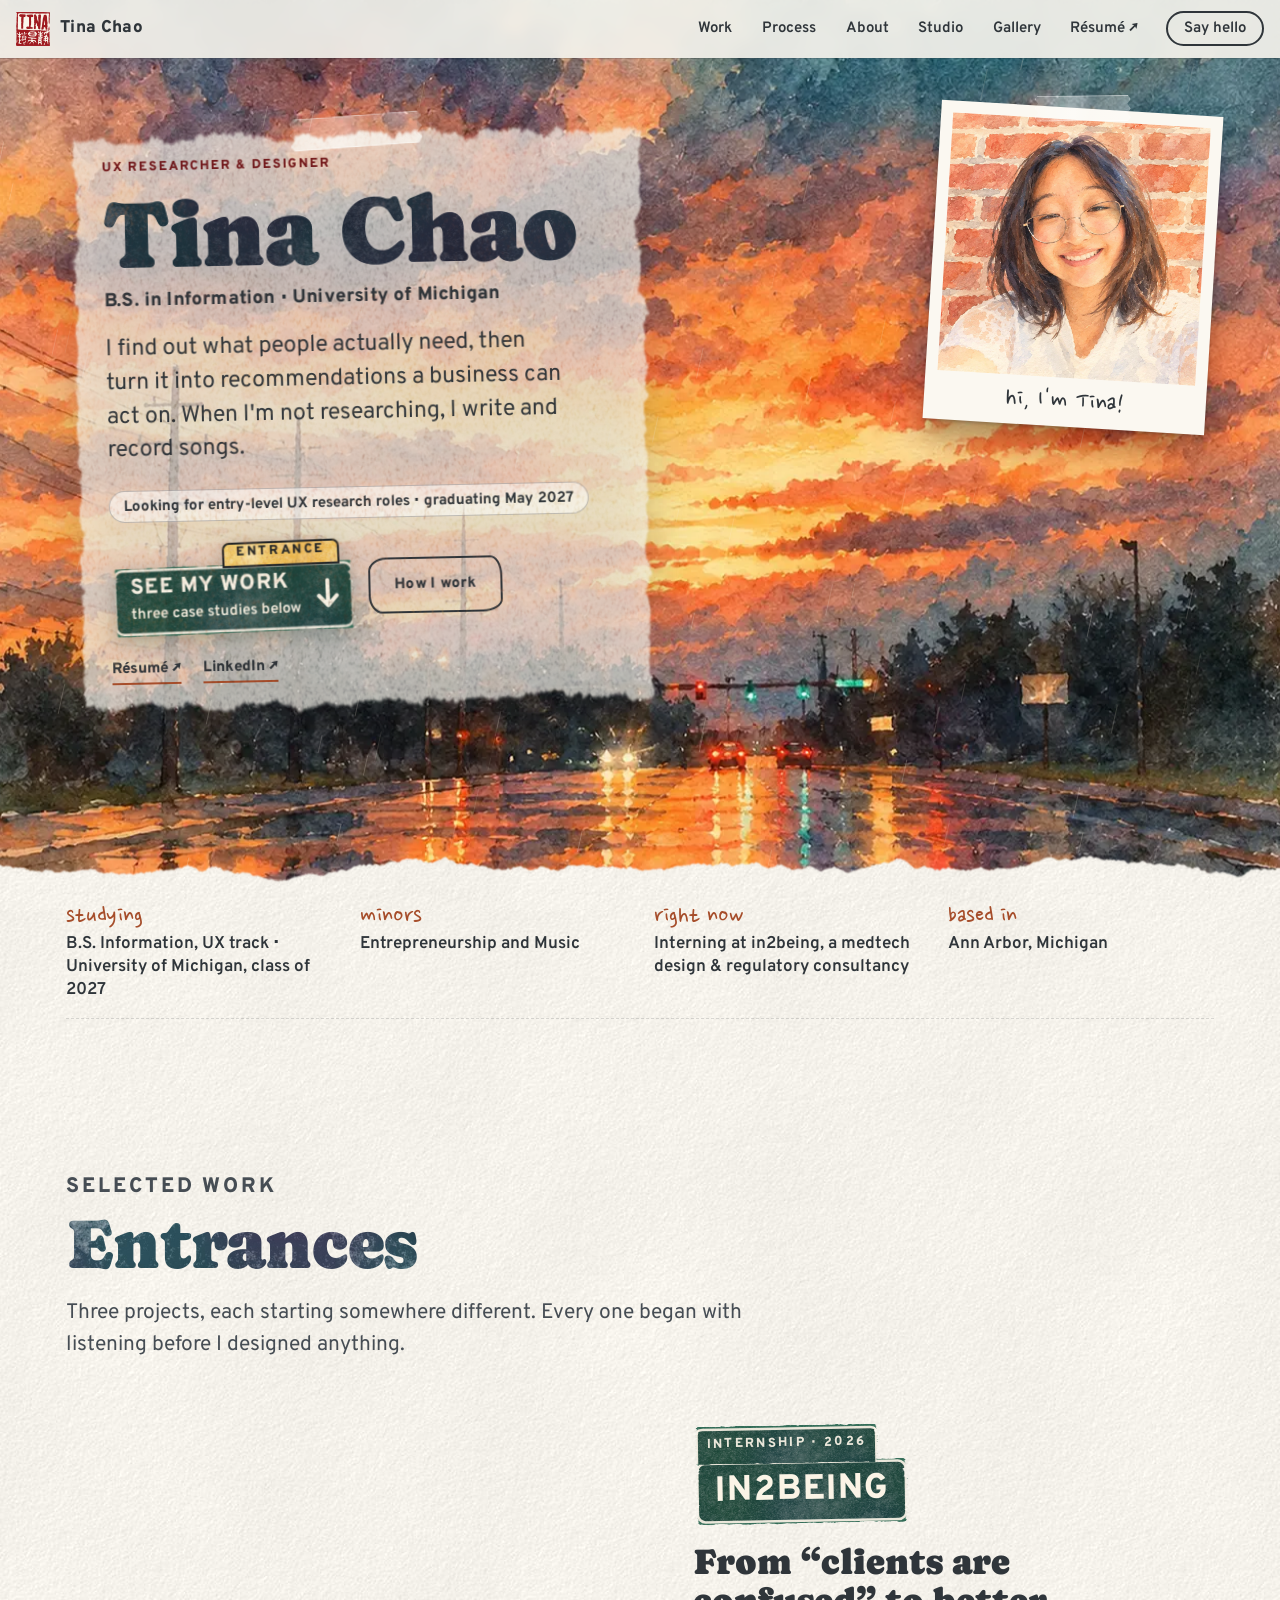
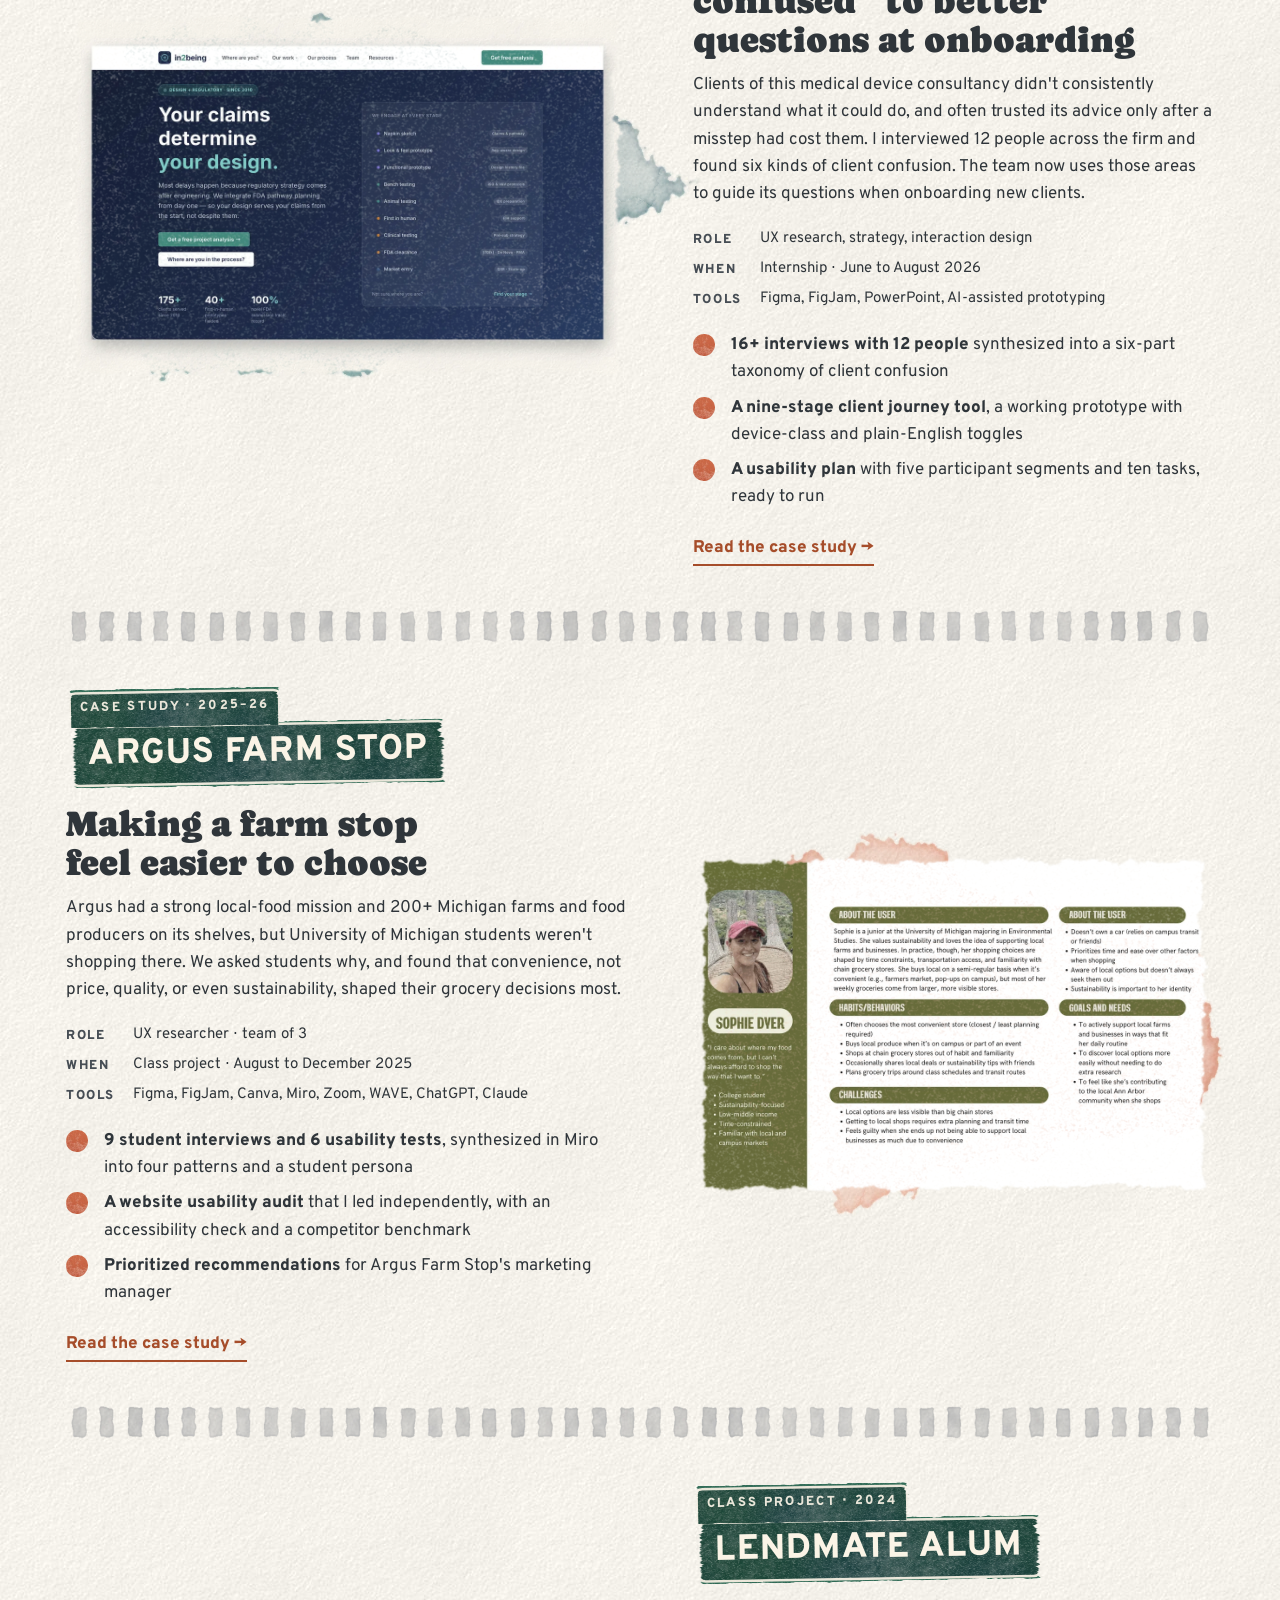
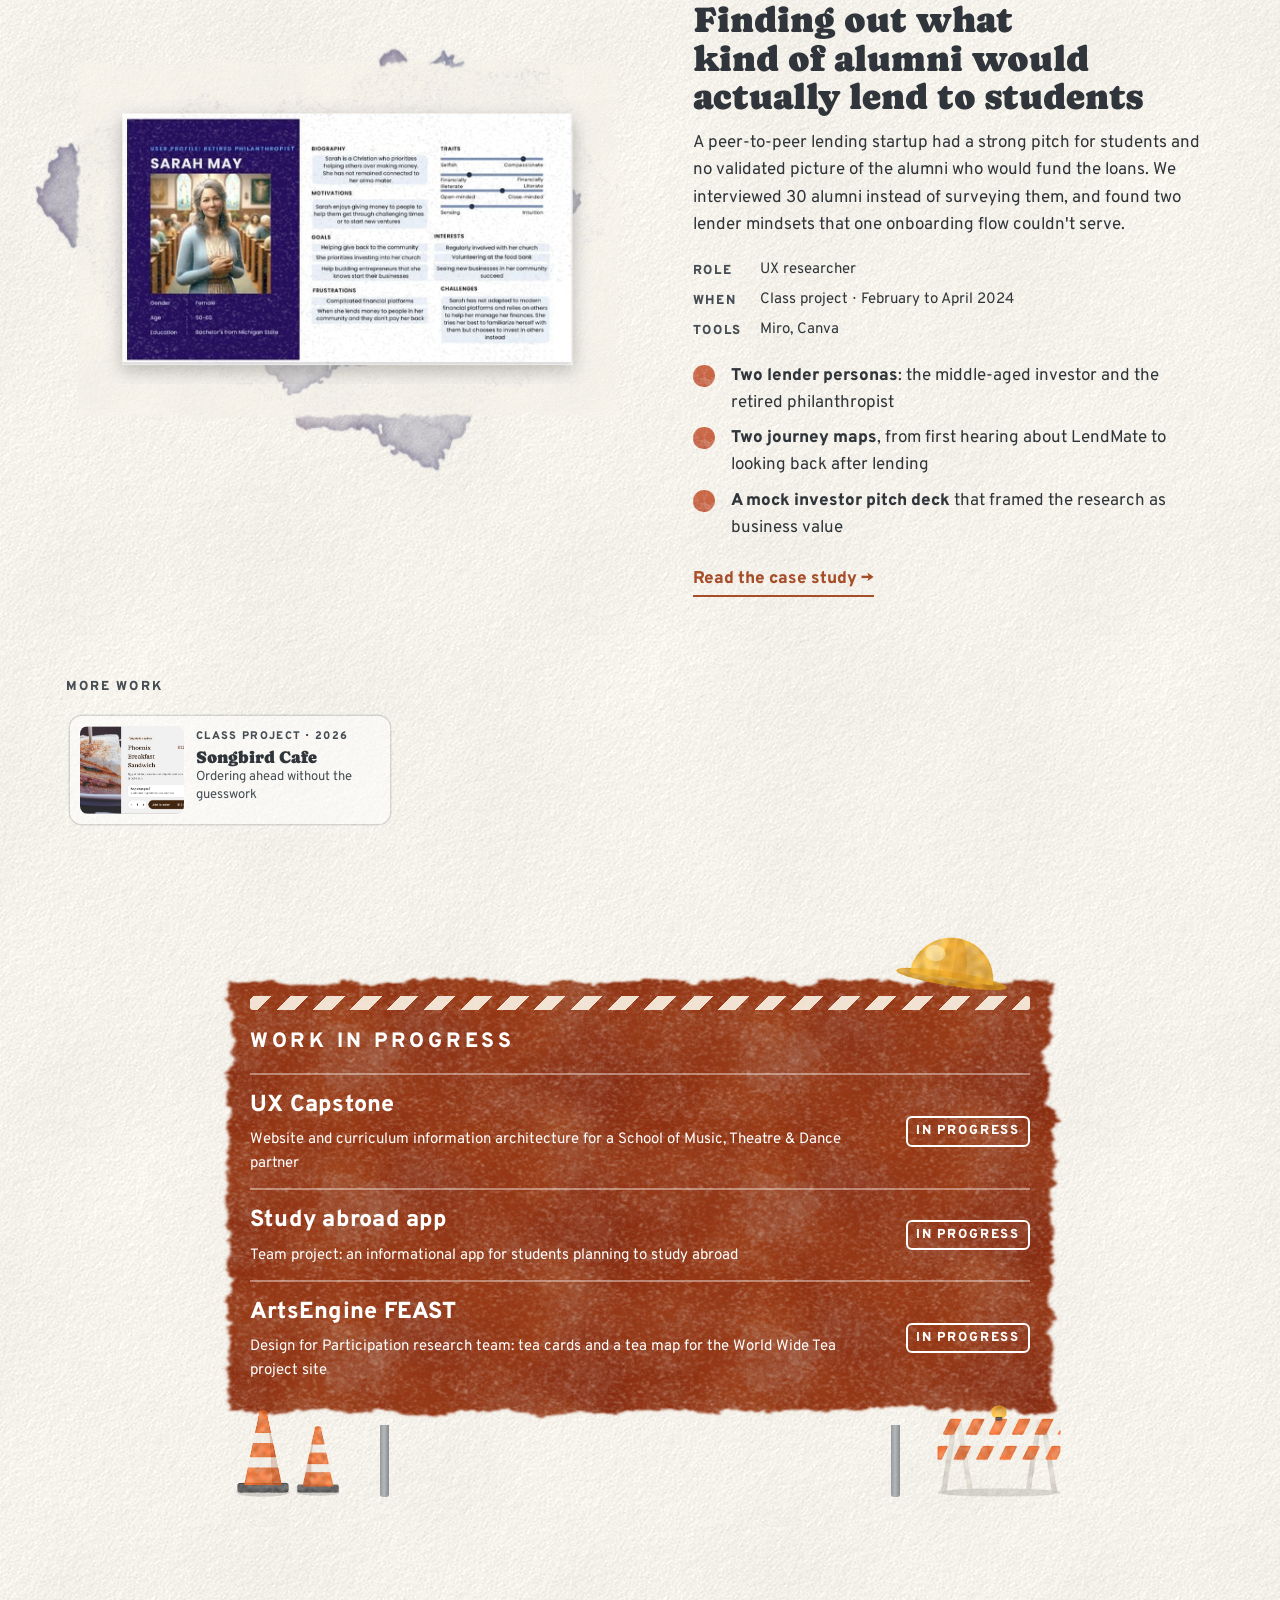
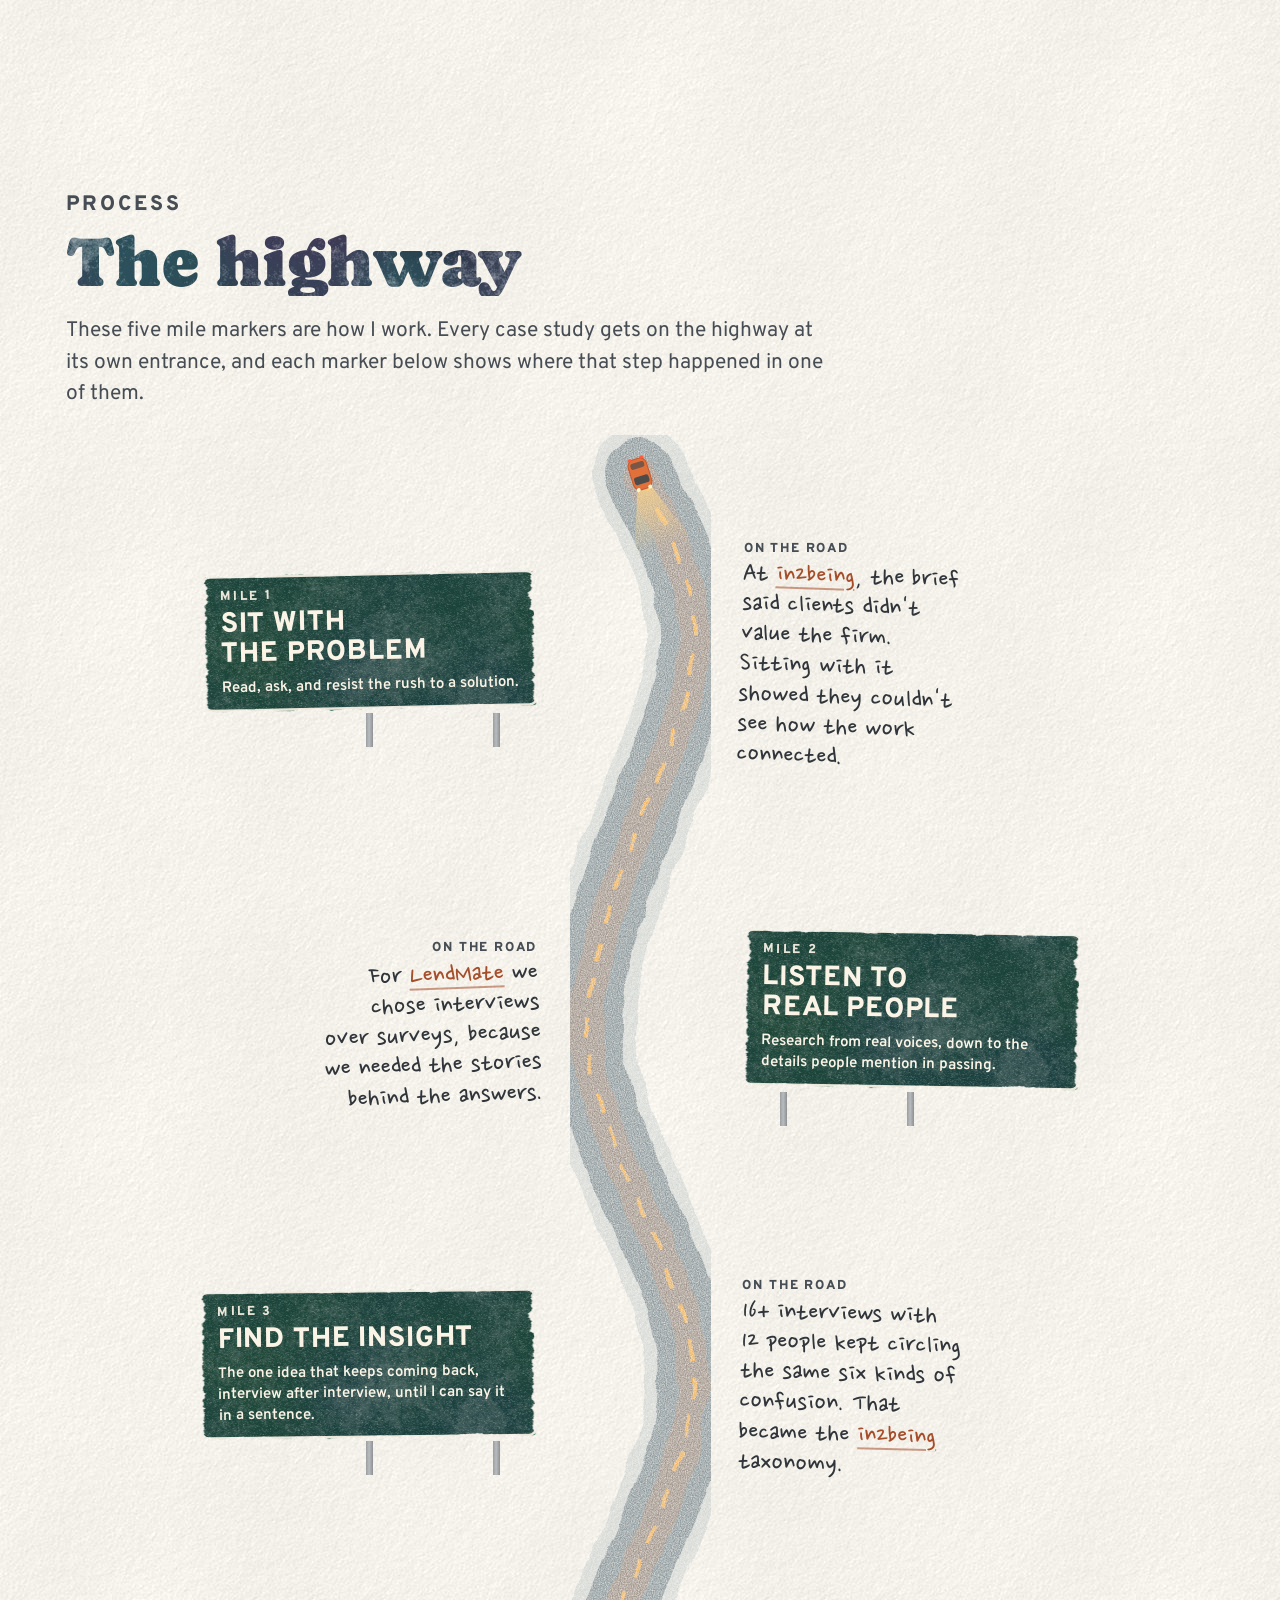
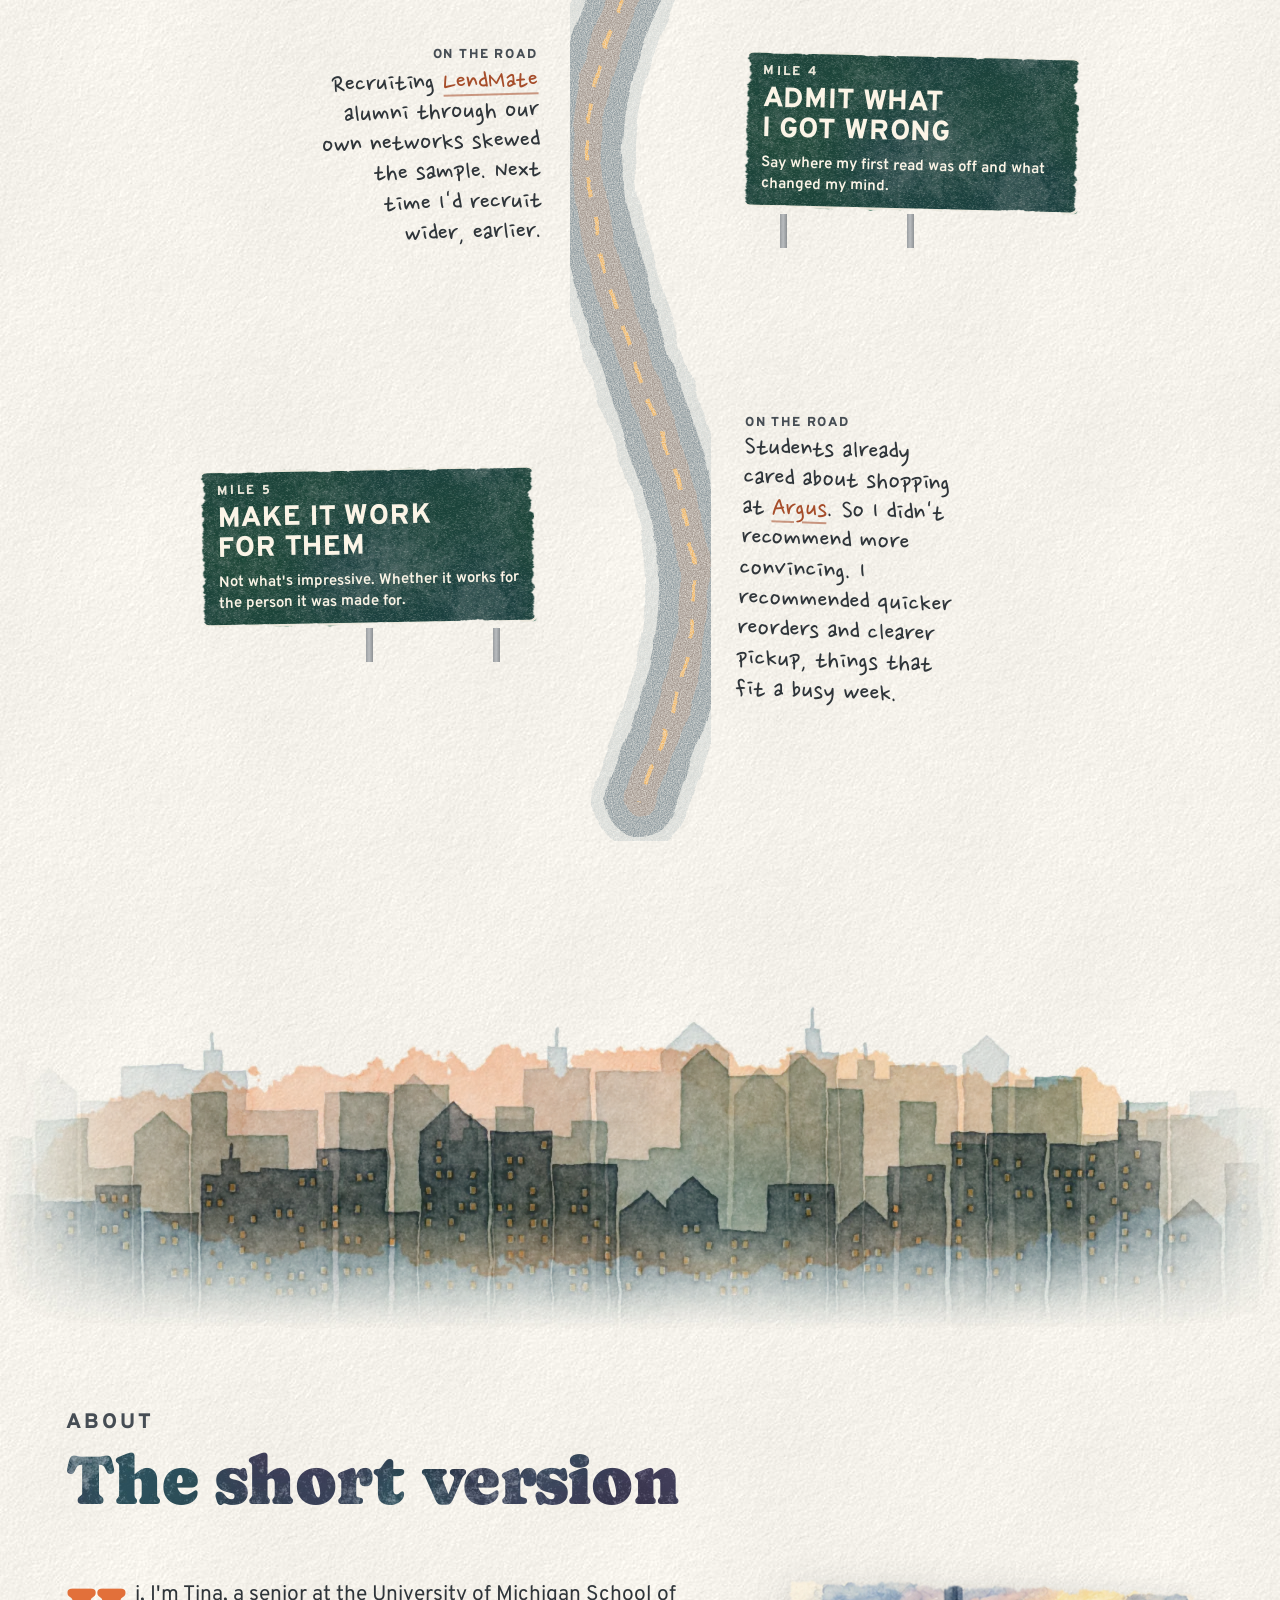
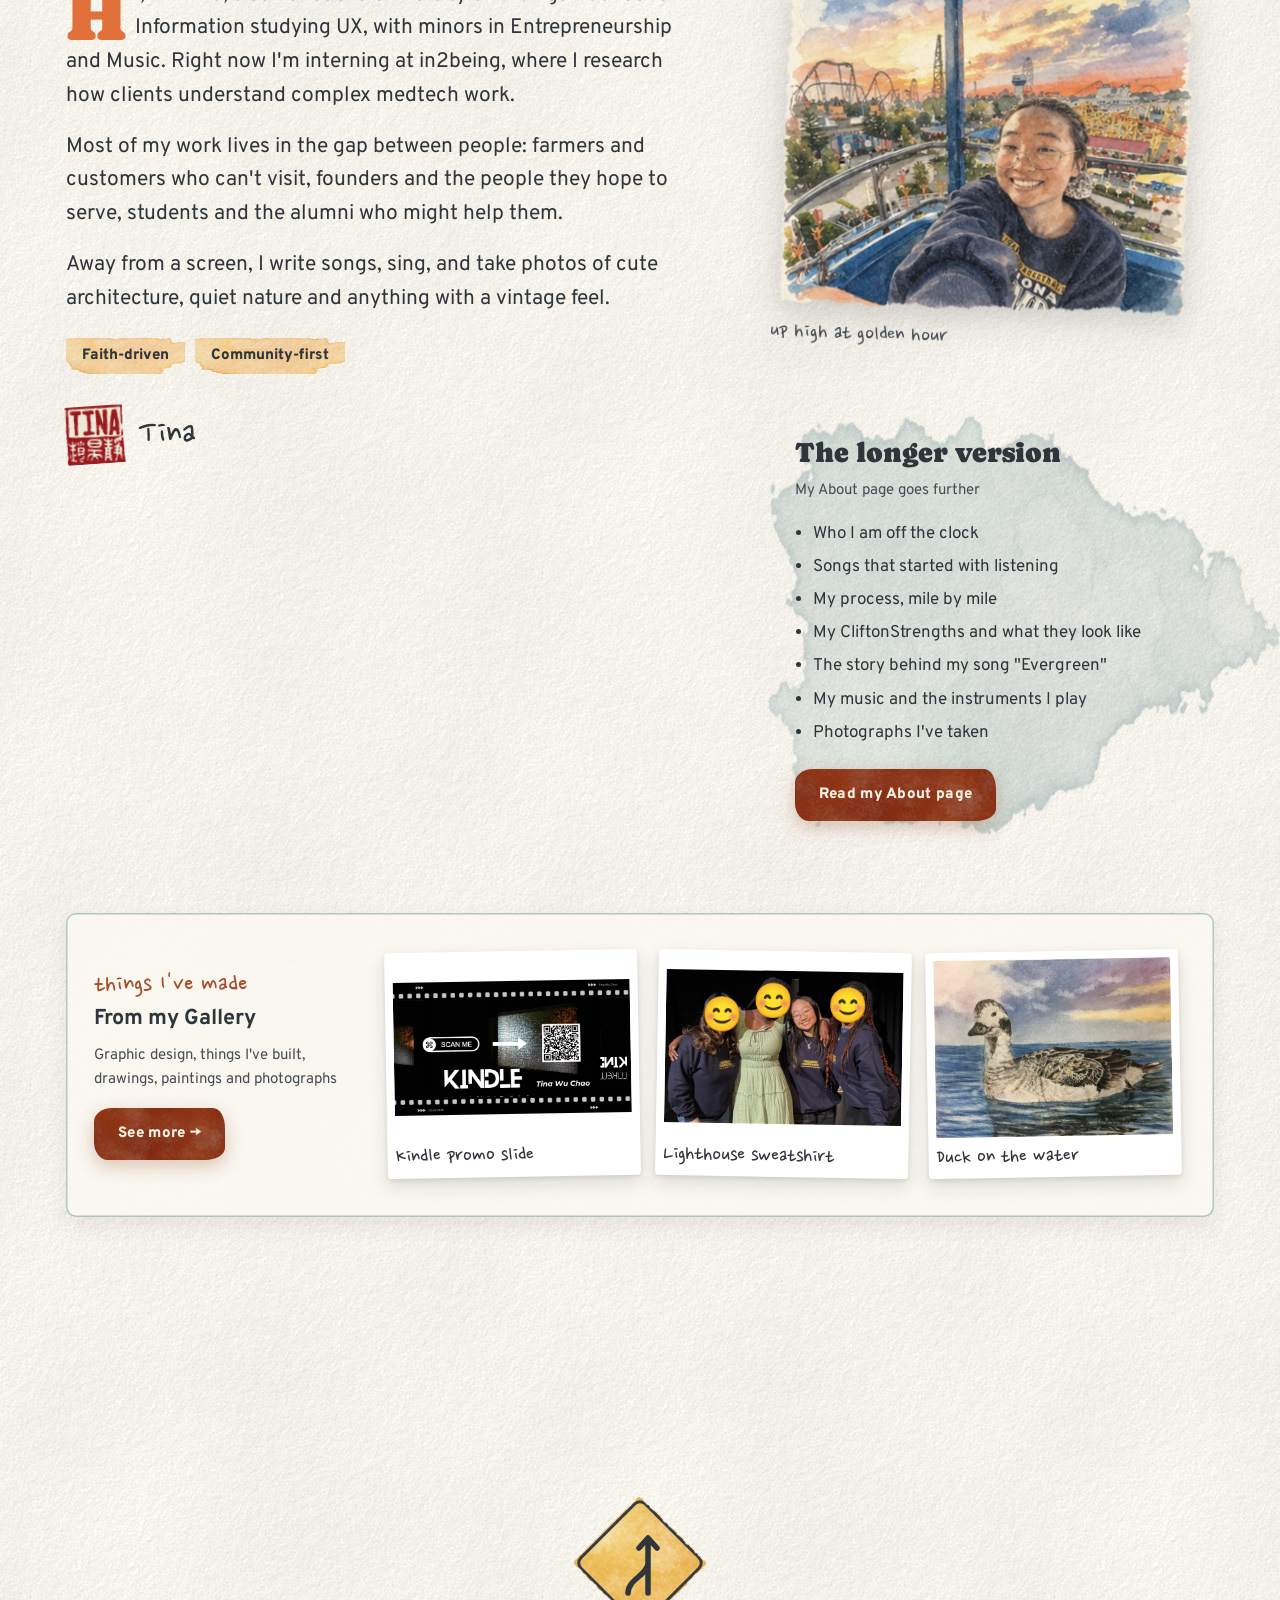
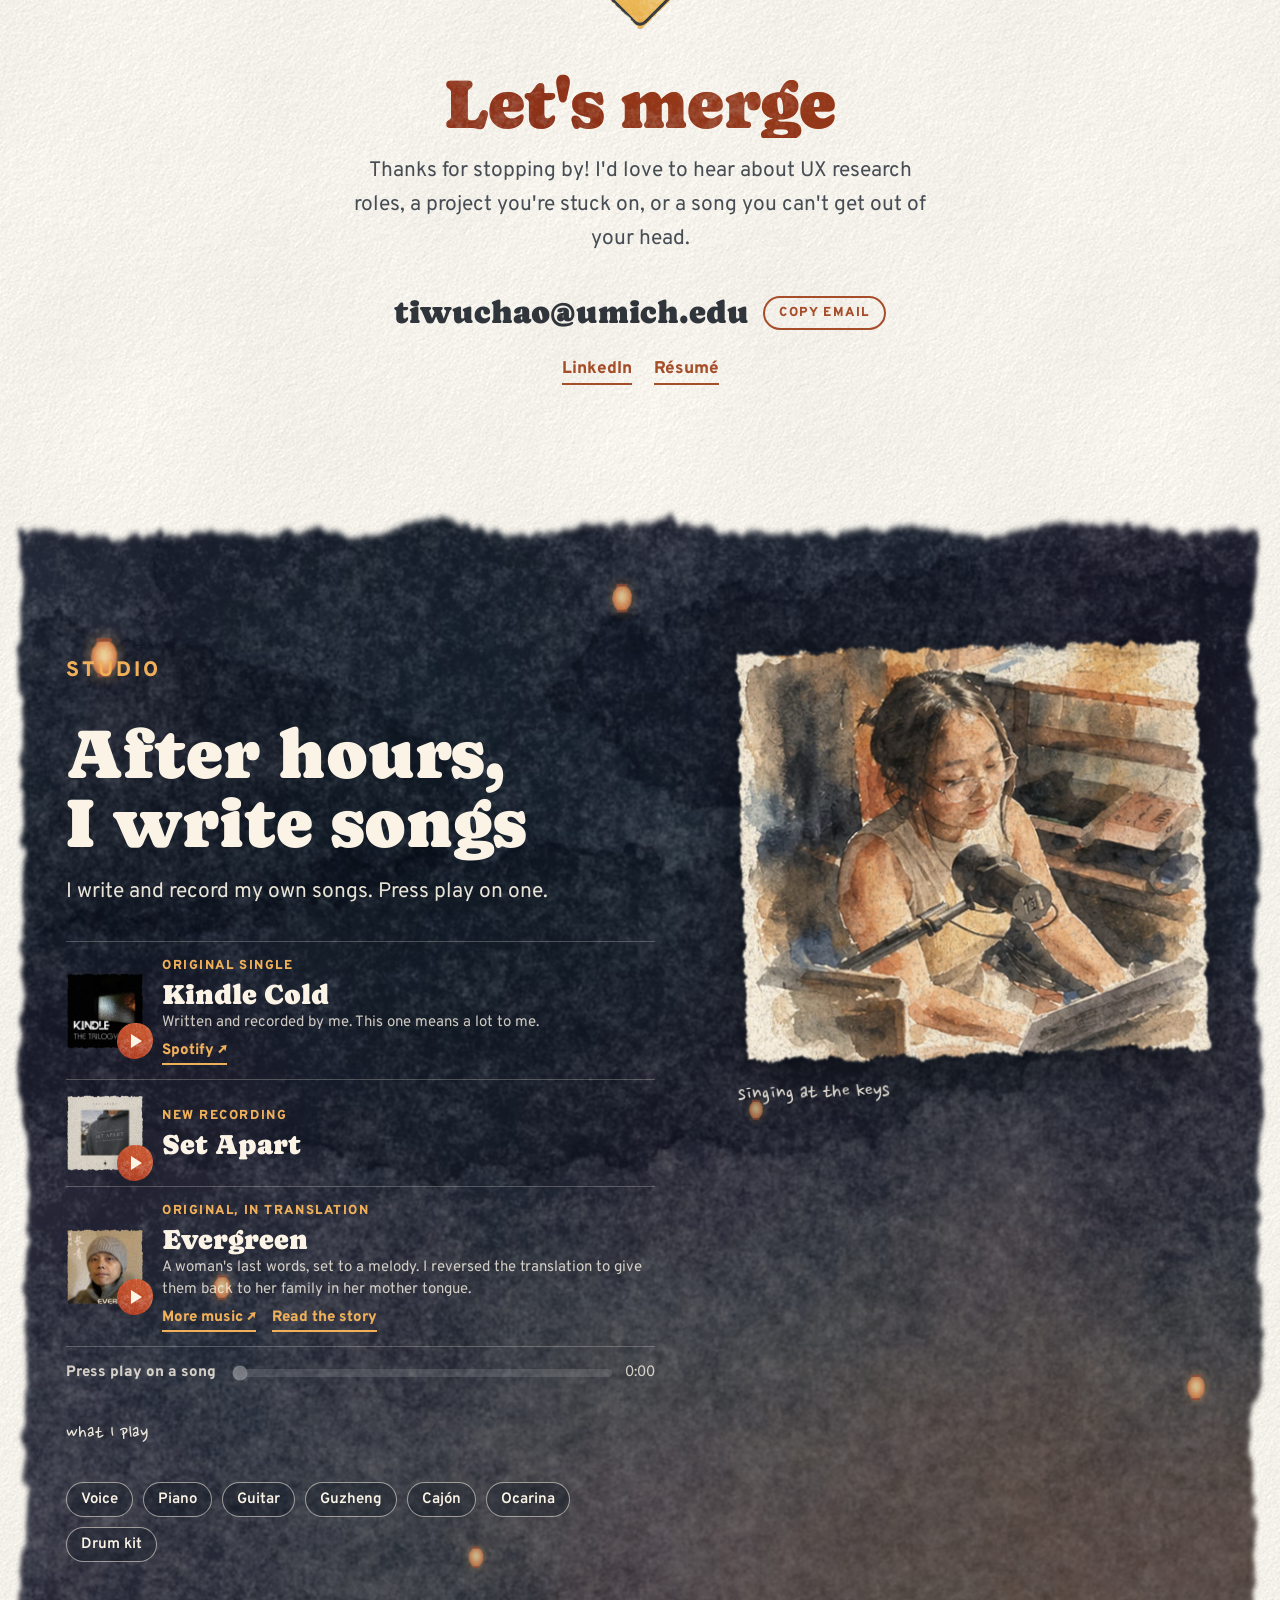
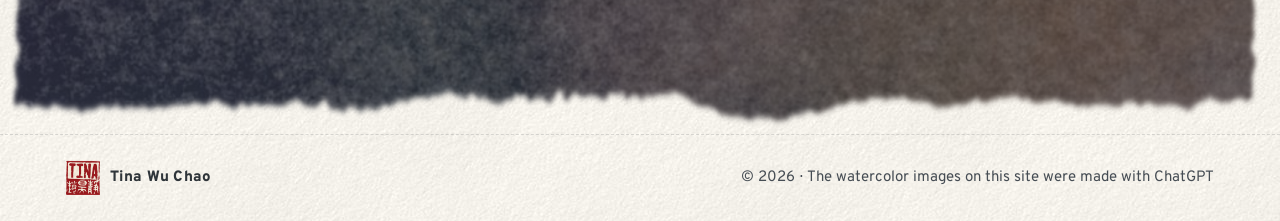
==== index.html @ 3faf89fd "Use the newer Lighthouse sweatshirt photo on Home and Gallery Matches the artifact version: new imag" ====
<!doctype html>
<html lang="en">
<head>
<meta charset="utf-8">
<meta name="viewport" content="width=device-width, initial-scale=1, viewport-fit=cover">
<title>Tina Chao · UX Researcher &amp; Designer</title>
<link rel="icon" href="favicon.ico?v=3" sizes="any">
<link rel="icon" type="image/png" sizes="32x32" href="images/icons/favicon-32.png?v=3">
<link rel="icon" type="image/png" sizes="16x16" href="images/icons/favicon-16.png?v=3">
<link rel="apple-touch-icon" href="images/icons/apple-touch-icon.png?v=3">
<meta name="description" content="Tina Chao, a UX researcher at the University of Michigan. Three case studies, how I work, and the songs I write.">
<meta property="og:type" content="website">
<meta property="og:site_name" content="Tina Chao">
<meta property="og:title" content="Tina Chao · UX Researcher">
<meta property="og:description" content="Tina Chao, a UX researcher at the University of Michigan. Three case studies, how I work, and the songs I write.">
<meta property="og:url" content="https://tinawuchao.com/">
<meta property="og:image" content="https://tinawuchao.com/images/og/home.jpg">
<meta property="og:image:width" content="1200">
<meta property="og:image:height" content="630">
<meta property="og:image:alt" content="Watercolor painting of a rain-slick road at sunset">
<meta name="twitter:card" content="summary_large_image">
<script>/* links to the old one-page site (#argus, #about-me...) open the new page */
(function () { var m = {"about-me":"about.html","ar1":"argus.html#ar1","ar2":"argus.html#ar2","ar3":"argus.html#ar3","ar4":"argus.html#ar4","ar5":"argus.html#ar5","ar6":"argus.html#ar6","arRecs":"argus.html#arRecs","argus":"argus.html","argusRoleTitle":"argus.html#argusRoleTitle","discLabel":"about.html#discLabel","evergreenTitle":"about.html#evergreenTitle","fourth-soil":"fourth-soil.html","fs1":"fourth-soil.html#fs1","fs2":"fourth-soil.html#fs2","fs3":"fourth-soil.html#fs3","fs4":"fourth-soil.html#fs4","fs5":"fourth-soil.html#fs5","fs6":"fourth-soil.html#fs6","giftsTitle":"about.html#giftsTitle","in2being":"in2being.html","lendmate":"lendmate.html","lm1":"lendmate.html#lm1","lm2":"lendmate.html#lm2","lm3":"lendmate.html#lm3","lm4":"lendmate.html#lm4","lm5":"lendmate.html#lm5","m1":"in2being.html#m1","m2":"in2being.html#m2","m3":"in2being.html#m3","m4":"in2being.html#m4","m5":"in2being.html#m5","out":"in2being.html#out","peopleTitle":"about.html#peopleTitle","photographs":"about.html#photographs","photosTitle":"about.html#photosTitle","recs":"in2being.html#recs","roleTitle":"in2being.html#roleTitle","sb1":"songbird.html#sb1","sb2":"songbird.html#sb2","sb3":"songbird.html#sb3","sb4":"songbird.html#sb4","sb5":"songbird.html#sb5","sbHand":"songbird.html#sbHand","sbIter":"songbird.html#sbIter","sbOut":"songbird.html#sbOut","seekAbout":"about.html#seekAbout","songbird":"songbird.html","tonearm":"about.html#tonearm","ttPlay":"about.html#ttPlay","turntable":"about.html#turntable"}, pre = {"about-me-":"about.html","in2being-":"in2being.html","songbird-":"songbird.html","argus-":"argus.html","fourth-soil-":"fourth-soil.html","lendmate-":"lendmate.html"}, h = decodeURIComponent(location.hash.slice(1)), to = m[h];
  if (!to) for (var k in pre) if (h.indexOf(k) === 0) { to = pre[k] + "#" + h; break; }
  if (to) location.replace(to); })();
</script>
<link rel="preconnect" href="https://fonts.googleapis.com">
<link rel="preconnect" href="https://fonts.gstatic.com" crossorigin>
<link rel="stylesheet" href="https://fonts.googleapis.com/css2?family=Caprasimo&family=Nanum+Pen+Script&family=Overpass:ital,wght@0,400;0,600;0,800;1,400&display=swap">
<link rel="stylesheet" href="css/site.css?v=20261111e">
<style>.tt-sticker { filter: url(#sticker-cut); }</style>
</head>
<body>
<svg width="0" height="0" style="position:absolute" aria-hidden="true">
  <defs>
    <filter id="wc-road" x="-15%" y="-2%" width="130%" height="104%" color-interpolation-filters="sRGB">
      <feTurbulence type="fractalNoise" baseFrequency="0.028" numOctaves="2" seed="4" result="warp"/>
      <feDisplacementMap in="SourceGraphic" in2="warp" scale="10" xChannelSelector="R" yChannelSelector="G" result="wet"/>
      <feTurbulence type="fractalNoise" baseFrequency="0.85" numOctaves="2" seed="9" result="grain"/>
      <feColorMatrix in="grain" type="matrix" values="0 0 0 0 0  0 0 0 0 0  0 0 0 0 0  0 0 0 -1.1 1.25" result="grainA"/>
      <feComposite in="wet" in2="grainA" operator="in" result="mottled"/>
      <feGaussianBlur in="mottled" stdDeviation=".5"/>
    </filter>
    <filter id="sticker-cut" x="-20%" y="-25%" width="140%" height="150%" color-interpolation-filters="sRGB">
      <feMorphology in="SourceAlpha" operator="dilate" radius="20" result="grown"/>
      <feGaussianBlur in="grown" stdDeviation="8" result="soft"/>
      <feComponentTransfer in="soft" result="cut"><feFuncA type="linear" slope="4" intercept="-1.6"/></feComponentTransfer>
      <feGaussianBlur in="cut" stdDeviation="7" result="blurred"/>
      <feOffset in="blurred" dx="3" dy="9" result="drop"/>
      <feFlood flood-color="#2a2018" flood-opacity=".3" result="shc"/>
      <feComposite in="shc" in2="drop" operator="in" result="shadow"/>
      <feFlood flood-color="#fffdf8" result="paper"/>
      <feComposite in="paper" in2="cut" operator="in" result="sticker"/>
      <feMerge><feMergeNode in="shadow"/><feMergeNode in="sticker"/></feMerge>
    </filter>
    <symbol id="arrow-out" viewBox="0 0 16 16"><path d="M5 3h8v8M13 3 3 13" fill="none" stroke="currentColor" stroke-width="2.2" stroke-linecap="round" stroke-linejoin="round"/></symbol>
  </defs>
</svg>

<nav class="nav" id="nav" aria-label="Main">
  <a class="brand" href="#top"><img class="seal" src="images/seal.png" alt="" width="256" height="256"><span>Tina Chao</span></a>
  <button class="menu-btn" id="menuBtn" aria-expanded="false" aria-controls="navLinks">Menu</button>
  <ul class="nav-links" id="navLinks">
    <li><a href="#work">Work</a></li>
    <li><a href="#process">Process</a></li>
    <li><a href="about.html">About</a></li>
    <li><a href="#studio">Studio</a></li>
    <li><a href="gallery.html">Gallery</a></li>
    <li><a href="Tina-Chao-Resume.pdf" target="_blank" rel="noopener">Résumé ↗</a></li>
    <li><a class="hello" href="#contact">Say hello</a></li>
  </ul>
</nav>

<main id="homeView" class="view">
  <header class="hero" id="top">
    <div class="hero-art" id="heroArt">
      <img src="images/hero.webp" srcset="images/hero-900.webp 900w, images/hero-1300.webp 1300w, images/hero.webp 1700w" sizes="100vw" alt="AI watercolor of a rain-slick road at sunset, with power lines, traffic lights and orange sky reflected in the wet pavement." fetchpriority="high">
    </div>
    <canvas class="rain" id="rain" aria-hidden="true"></canvas>
    <div class="wrap hero-copy">
      <div class="hero-card">
        <div class="hero-card-paper">
          <p class="eyebrow">UX researcher &amp; designer</p>
          <h1><span>Tina Chao</span></h1>
          <p class="hero-school">B.S. in Information · University of Michigan</p>
          <p class="lede">I find out what people actually need, then turn it into recommendations a business can act on. When I'm not researching, I write and record songs.</p>
          <p class="hero-status">Looking for entry-level UX research roles · graduating May 2027</p>
          <div class="actions">
            <a class="hero-sign exit" href="#work">
              <span class="exit-tab" aria-hidden="true">Entrance</span>
              <span class="sign"><span class="exit-text"><span class="big">See my work</span><span class="small">three case studies below</span></span>
                <svg class="exit-arrow" viewBox="0 0 32 40" aria-hidden="true"><path d="M16 3v29M5 22l11 12 11-12" fill="none" stroke="currentColor" stroke-width="5" stroke-linecap="round" stroke-linejoin="round"/></svg></span>
            </a>
            <a class="btn ghost" href="#process">How I work</a>
          </div>
          <p class="hero-links"><a href="Tina-Chao-Resume.pdf" target="_blank" rel="noopener">Résumé ↗</a><a href="https://www.linkedin.com/in/tina-wu-chao/" target="_blank" rel="noopener">LinkedIn ↗</a></p>
        </div>
      </div>
      <figure class="polaroid">
        <img src="images/tina-portrait.webp" alt="AI watercolor portrait of Tina smiling, in glasses and a white lace top, against a red brick wall." width="820" height="820" fetchpriority="high">
        <figcaption>hi, I'm Tina!</figcaption>
      </figure>
    </div>
    <div class="torn" aria-hidden="true"></div>
  </header>

  <section class="glance wrap" aria-label="At a glance">
    <ul>
      <li><span class="hand">studying</span><strong>B.S. Information, UX track · University of Michigan, class of 2027</strong></li>
      <li><span class="hand">minors</span><strong>Entrepreneurship and Music</strong></li>
      <li><span class="hand">right now</span><strong>Interning at in2being, a medtech design &amp; regulatory consultancy</strong></li>
      <li><span class="hand">based in</span><strong>Ann Arbor, Michigan</strong></li>
    </ul>
  </section>

  <!-- WORK -->
  <section class="section" id="work">
    <div class="wrap">
      <div class="section-head">
        <p class="eyebrow">Selected work</p>
        <h2 class="painted-type">Entrances</h2>
        <p>Three projects, each starting somewhere different. Every one began with listening before I designed anything.</p>
      </div>

      <div class="entries">
        <article class="entry" id="work-in2being" data-toc="in2being">
          <a class="entry-art" href="in2being.html" aria-label="Open the in2being case study">
            <img class="wash" src="images/wash-teal.webp" alt="" aria-hidden="true" loading="lazy">
            <figure class="frame"><img src="images/work-in2being-v2.webp" alt="in2being homepage concept: 'Your claims determine your design,' beside the nine stages in2being engages at." loading="lazy" width="1200" height="800"></figure>
          </a>
          <div class="entry-body">
            <div class="entry-sign">
              <span class="sign tab"><span class="tabtext">Internship · 2026</span></span>
              <span class="sign"><span class="big">in2being</span></span>
            </div>
            <h3>From “clients are confused” to better questions at onboarding</h3>
            <p>Clients of this medical device consultancy didn't consistently understand what it could do, and often trusted its advice only after a misstep had cost them. I interviewed 12 people across the firm and found six kinds of client confusion. The team now uses those areas to guide its questions when onboarding new clients.</p>
            <dl class="facts">
              <dt>Role</dt><dd>UX research, strategy, interaction design</dd>
              <dt>When</dt><dd>Internship · June to August 2026</dd>
              <dt>Tools</dt><dd>Figma, FigJam, PowerPoint, AI-assisted prototyping</dd>
            </dl>
            <ul class="markers">
              <li><span><b>16+ interviews with 12 people</b> synthesized into a six-part taxonomy of client confusion</span></li>
              <li><span><b>A nine-stage client journey tool</b>, a working prototype with device-class and plain-English toggles</span></li>
              <li><span><b>A usability plan</b> with five participant segments and ten tasks, ready to run</span></li>
            </ul>
            <a class="read" href="in2being.html">Read the case study →</a>
          </div>
        </article>

        <article class="entry" id="work-argus" data-toc="Argus Farm Stop">
          <a class="entry-art" href="argus.html" aria-label="Open the Argus Farm Stop case study">
            <img class="wash" src="images/wash-rose.webp" alt="" aria-hidden="true" loading="lazy">
            <figure class="frame"><img src="images/argus-card-persona.webp" alt="Persona card for Sophie Dyer, a University of Michigan junior studying Environmental Studies who doesn't own a car, shops wherever is most convenient, and wants to support local farms in ways that fit her routine." loading="lazy" width="1200" height="800"></figure>
          </a>
          <div class="entry-body">
            <div class="entry-sign">
              <span class="sign tab"><span class="tabtext">Case study · 2025–26</span></span>
              <span class="sign"><span class="big">Argus Farm Stop</span></span>
            </div>
            <h3>Making a farm stop feel easier to choose</h3>
            <p>Argus had a strong local-food mission and 200+ Michigan farms and food producers on its shelves, but University of Michigan students weren't shopping there. We asked students why, and found that convenience, not price, quality, or even sustainability, shaped their grocery decisions most.</p>
            <dl class="facts">
              <dt>Role</dt><dd>UX researcher · team of 3</dd>
              <dt>When</dt><dd>Class project · August to December 2025</dd>
              <dt>Tools</dt><dd>Figma, FigJam, Canva, Miro, Zoom, WAVE, ChatGPT, Claude</dd>
            </dl>
            <ul class="markers">
              <li><span><b>9 student interviews and 6 usability tests</b>, synthesized in Miro into four patterns and a student persona</span></li>
              <li><span><b>A website usability audit</b> that I led independently, with an accessibility check and a competitor benchmark</span></li>
              <li><span><b>Prioritized recommendations</b> for Argus Farm Stop's marketing manager</span></li>
            </ul>
            <a class="read" href="argus.html">Read the case study →</a>
          </div>
        </article>


        <article class="entry" id="work-lendmate" data-toc="LendMate Alum">
          <a class="entry-art" href="lendmate.html" aria-label="Open the LendMate case study">
            <img class="wash" src="images/wash-plum.webp" alt="" aria-hidden="true" loading="lazy">
            <figure class="frame"><img src="images/work-lendmate.webp" alt="Persona of Sarah May, the Retired Philanthropist, with her biography, motivations, goals and frustrations." loading="lazy" width="1200" height="800"></figure>
          </a>
          <div class="entry-body">
            <div class="entry-sign">
              <span class="sign tab"><span class="tabtext">Class project · 2024</span></span>
              <span class="sign"><span class="big">LendMate Alum</span></span>
            </div>
            <h3>Finding out what kind of alumni would actually lend to students</h3>
            <p>A peer-to-peer lending startup had a strong pitch for students and no validated picture of the alumni who would fund the loans. We interviewed 30 alumni instead of surveying them, and found two lender mindsets that one onboarding flow couldn't serve.</p>
            <dl class="facts">
              <dt>Role</dt><dd>UX researcher</dd>
              <dt>When</dt><dd>Class project · February to April 2024</dd>
              <dt>Tools</dt><dd>Miro, Canva</dd>
            </dl>
            <ul class="markers">
              <li><span><b>Two lender personas</b>: the middle-aged investor and the retired philanthropist</span></li>
              <li><span><b>Two journey maps</b>, from first hearing about LendMate to looking back after lending</span></li>
              <li><span><b>A mock investor pitch deck</b> that framed the research as business value</span></li>
            </ul>
            <a class="read" href="lendmate.html">Read the case study →</a>
          </div>
        </article>

      </div>

      <section class="more-work" id="more-work" data-toc="More work" aria-labelledby="moreTitle">
        <h3 class="more-head" id="moreTitle">More work</h3>
        <ul class="more-row" role="list">
          <li><a class="more-tile" href="songbird.html">
            <img src="images/sb-card.webp" alt="" width="808" height="539" loading="lazy">
            <span class="more-meta">Class project · 2026</span>
            <strong>Songbird Cafe</strong>
            <span class="more-sub">Ordering ahead without the guesswork</span>
          </a></li>
        </ul>
      </section>

      <div class="upcoming">
        <div class="zone">
          <img class="wz-hat" src="images/zone-hardhat.webp" alt="" width="300" height="131" loading="lazy" decoding="async">
          <div class="sign big-sign construction">
            <span class="barricade" aria-hidden="true"></span>
            <h3>Work in progress</h3>
            <ul>
              <li><strong>UX Capstone</strong><span>Website and curriculum information architecture for a School of Music, Theatre &amp; Dance partner</span><em>In progress</em></li>
              <li><strong>Study abroad app</strong><span>Team project: an informational app for students planning to study abroad</span><em>In progress</em></li>
              <li><strong>ArtsEngine FEAST</strong><span>Design for Participation research team: tea cards and a tea map for the World Wide Tea project site</span><em>In progress</em></li>
            </ul>
          </div>
          <div class="posts" aria-hidden="true"></div>
          <img class="wz-cone wz-cone-1" src="images/zone-cone.webp" alt="" width="213" height="340" loading="lazy" decoding="async">
          <img class="wz-cone wz-cone-2" src="images/zone-cone.webp" alt="" width="213" height="340" loading="lazy" decoding="async">
          <img class="wz-barricade" src="images/zone-barricade.webp" alt="" width="353" height="260" loading="lazy" decoding="async">
        </div>
      </div>
    </div>
  </section>

  <!-- PROCESS -->
  <section class="section highway" id="process" data-toc="My process">
    <div class="wrap">
      <div class="section-head">
        <p class="eyebrow">Process</p>
        <h2 class="painted-type">The highway</h2>
        <p>These five mile markers are how I work. Every case study gets on the highway at its own entrance, and each marker below shows where that step happened in one of them.</p>
      </div>
    </div>
    <div class="wrap road-wrap" id="roadWrap">
      <svg id="roadSvg" aria-hidden="true">
        <g filter="url(#wc-road)">
          <path id="roadShoulder" fill="none" stroke="#9fb0b6" stroke-opacity=".35" stroke-linecap="round"/>
          <path id="roadAsphalt" fill="none" stroke="#5d6e78" stroke-opacity=".6" stroke-linecap="round"/>
          <path id="roadGlow" fill="none" stroke="#e98a4e" stroke-opacity=".22" stroke-linecap="round"/>
          <path id="roadDash" fill="none" stroke="#f3b65f" stroke-opacity=".95" stroke-linecap="butt" stroke-dasharray="20 18"/>
        </g>
      </svg>
      <svg id="carSvg" aria-hidden="true">
        <defs>
          <linearGradient id="beam" x1="0" x2="1"><stop offset="0" stop-color="#fbd38a" stop-opacity=".75"/><stop offset="1" stop-color="#fbd38a" stop-opacity="0"/></linearGradient>
        </defs>
        <g id="car">
          <path d="M14 -7 L78 -30 L78 30 L14 7 Z" fill="url(#beam)"/>
          <rect x="-16" y="-10" width="32" height="20" rx="7" fill="#c75a2c"/>
          <rect x="-15" y="-9" width="30" height="18" rx="6" fill="#e2703a"/>
          <rect x="2" y="-7.5" width="8" height="15" rx="2.5" fill="#33454f" opacity=".85"/>
          <rect x="-12" y="-7" width="6" height="14" rx="2" fill="#33454f" opacity=".6"/>
          <circle cx="15" cy="-6" r="2" fill="#fff3c9"/><circle cx="15" cy="6" r="2" fill="#fff3c9"/>
          <rect x="-17" y="-8" width="2.5" height="4" rx="1" fill="#ff5a3c"/><rect x="-17" y="4" width="2.5" height="4" rx="1" fill="#ff5a3c"/>
        </g>
      </svg>

      <ol class="stops">
        <li class="stop left" style="--tilt:-1.2deg; --ntilt:2deg">
          <div class="sign-col">
            <div class="sign"><span class="tabtext">Mile 1</span><span class="big">Sit with the problem</span><span class="small">Read, ask, and resist the rush to a solution.</span></div>
            <div class="sign-posts" aria-hidden="true"></div>
          </div>
          <div class="note-col"><p class="note"><small>On the road</small>At <a href="in2being.html"><b>in2being</b></a>, the brief said clients didn't value the firm. Sitting with it showed they couldn't see how the work connected.</p></div>
        </li>
        <li class="stop right" style="--tilt:1deg; --ntilt:-2deg">
          <div class="sign-col">
            <div class="sign"><span class="tabtext">Mile 2</span><span class="big">Listen to real people</span><span class="small">Research from real voices, down to the details people mention in passing.</span></div>
            <div class="sign-posts" aria-hidden="true"></div>
          </div>
          <div class="note-col"><p class="note"><small>On the road</small>For <a href="lendmate.html"><b>LendMate</b></a> we chose interviews over surveys, because we needed the stories behind the answers.</p></div>
        </li>
        <li class="stop left" style="--tilt:-.6deg; --ntilt:1.5deg">
          <div class="sign-col">
            <div class="sign"><span class="tabtext">Mile 3</span><span class="big">Find the insight</span><span class="small">The one idea that keeps coming back, interview after interview, until I can say it in a sentence.</span></div>
            <div class="sign-posts" aria-hidden="true"></div>
          </div>
          <div class="note-col"><p class="note"><small>On the road</small>16+ interviews with 12 people kept circling the same six kinds of confusion. That became the <a href="in2being.html"><b>in2being</b></a> taxonomy.</p></div>
        </li>
        <li class="stop right" style="--tilt:1.4deg; --ntilt:-1.5deg">
          <div class="sign-col">
            <div class="sign"><span class="tabtext">Mile 4</span><span class="big">Admit what I got wrong</span><span class="small">Say where my first read was off and what changed my mind.</span></div>
            <div class="sign-posts" aria-hidden="true"></div>
          </div>
          <div class="note-col"><p class="note"><small>On the road</small>Recruiting <a href="lendmate.html"><b>LendMate</b></a> alumni through our own networks skewed the sample. Next time I'd recruit wider, earlier.</p></div>
        </li>
        <li class="stop left" style="--tilt:-1deg; --ntilt:2deg">
          <div class="sign-col">
            <div class="sign"><span class="tabtext">Mile 5</span><span class="big">Make it work for them</span><span class="small">Not what's impressive. Whether it works for the person it was made for.</span></div>
            <div class="sign-posts" aria-hidden="true"></div>
          </div>
          <div class="note-col"><p class="note"><small>On the road</small>Students already cared about shopping at <a href="argus.html"><b>Argus</b></a>. So I didn't recommend more convincing. I recommended quicker reorders and clearer pickup, things that fit a busy week.</p></div>
        </li>
      </ol>
    </div>
  </section>


  <!-- ABOUT -->
  <section class="section about" id="about" data-toc="About me">
    <div class="cityscape">
      <img class="skyline" src="images/skyline.webp" alt="Watercolor city skyline at dusk with a few lit windows under an orange band of sky." loading="lazy">
    </div>
    <div class="wrap">
      <div class="section-head">
        <p class="eyebrow">About</p>
        <h2 class="painted-type">The short version</h2>
      </div>
      <div class="about-grid">
        <div class="about-copy">
          <p>Hi, I'm Tina, a senior at the University of Michigan School of Information studying UX, with minors in Entrepreneurship and Music. Right now I'm interning at in2being, where I research how clients understand complex medtech work.</p>
          <p>Most of my work lives in the gap between people: farmers and customers who can't visit, founders and the people they hope to serve, students and the alumni who might help them.</p>
          <p>Away from a screen, I write songs, sing, and take photos of cute architecture, quiet nature and anything with a vintage feel.</p>
          <ul class="tags"><li>Faith-driven</li><li>Community-first</li></ul>
          <div class="sig"><img class="seal" src="images/seal.png" alt="" width="256" height="256"><span class="hand">Tina</span></div>
        </div>
        <div class="about-side">
        <figure class="print" style="--rot:2deg">
          <img src="images/tina-ferris.webp" alt="AI watercolor of Tina smiling in a selfie high above an amusement park at sunset, with roller coasters behind her." loading="lazy" width="964" height="778">
          <figcaption>up high at golden hour</figcaption>
        </figure>
        <aside class="strengths more-card" aria-label="The longer version">
          <h3>The longer version</h3>
          <p class="sub">My About page goes further</p>
          <ul>
            <li>Who I am off the clock</li>
            <li>Songs that started with listening</li>
            <li>My process, mile by mile</li>
            <li>My CliftonStrengths and what they look like</li>
            <li>The story behind my song "Evergreen"</li>
            <li>My music and the instruments I play</li>
            <li>Photographs I've taken</li>
          </ul>
          <a class="btn" href="about.html">Read my About page</a>
        </aside>
        </div>
      </div>
      <section class="gallery-peek" aria-labelledby="gpTitle">
        <div class="gp-text">
          <p class="hand">things I've made</p>
          <h3 id="gpTitle">From my Gallery</h3>
          <p class="gp-sub">Graphic design, things I've built, drawings, paintings and photographs</p>
        </div>
        <ul class="gp-track" role="list">
          <li><a href="gallery.html#gal-design"><img src="images/gallery/kindle-slide.webp" alt="" width="1400" height="786" loading="lazy"><span>Kindle promo slide</span></a></li>
          <li><a href="gallery.html#gal-design"><img src="images/gallery/lh-group3-e.webp" alt="" width="1200" height="775" loading="lazy"><span>Lighthouse sweatshirt</span></a></li>
          <li><a href="gallery.html#gal-art"><img src="images/gallery/duck.webp" alt="" width="611" height="458" loading="lazy"><span>Duck on the water</span></a></li>
        </ul>
        <a class="btn gp-more" href="gallery.html" aria-label="See more in my Gallery">See more →</a>
      </section>
    </div>
  </section>

  <!-- CONTACT -->
  <section class="section contact" id="contact" data-toc="Say hello">
    <div class="wrap">
      <div class="merge" aria-hidden="true">
        <div class="diamond"></div>
        <svg viewBox="0 0 72 72"><path d="M44 66 V12 M35 21 L44 11 L53 21 M24 66 C24 52 44 48 44 36" fill="none" stroke="#2f353a" stroke-width="5.5" stroke-linecap="round" stroke-linejoin="round"/></svg>
      </div>
      <h2 class="painted-type orange">Let's merge</h2>
      <p>Thanks for stopping by! I'd love to hear about UX research roles, a project you're stuck on, or a song you can't get out of your head.</p>
      <div class="email-row">
        <span class="email" id="emailText">tiwuchao@umich.edu</span>
        <button class="copy" id="copyEmail" type="button">Copy email</button>
      </div>
      <div class="links">
        <a href="https://www.linkedin.com/in/tina-wu-chao/" target="_blank" rel="noopener">LinkedIn</a>
        <a href="Tina-Chao-Resume.pdf" target="_blank" rel="noopener">Résumé</a>
      </div>
    </div>
  </section>
  <!-- STUDIO -->
  <section class="studio-panel" id="studio" data-toc="Studio">
    <div class="lanterns" aria-hidden="true">
      <img class="lantern" src="images/lantern.webp" alt="" style="--x:6%; --y:10%; --w:54px; --d:9s">
      <img class="lantern" src="images/lantern.webp" alt="" style="--x:16%; --y:62%; --w:34px; --d:7s; --delay:-2s; --o:.8">
      <img class="lantern" src="images/lantern.webp" alt="" style="--x:47%; --y:6%; --w:40px; --d:10s; --delay:-4s; --o:.85">
      <img class="lantern" src="images/lantern.webp" alt="" style="--x:58%; --y:48%; --w:28px; --d:8s; --delay:-1s; --o:.7">
      <img class="lantern" src="images/lantern.webp" alt="" style="--x:88%; --y:16%; --w:62px; --d:11s; --delay:-3s">
      <img class="lantern" src="images/lantern.webp" alt="" style="--x:92%; --y:70%; --w:36px; --d:9s; --delay:-5s; --o:.8">
      <img class="lantern" src="images/lantern.webp" alt="" style="--x:36%; --y:84%; --w:30px; --d:8.5s; --delay:-6s; --o:.75">
    </div>
    <div class="wrap studio-grid">
      <div class="studio-copy">
        <p class="eyebrow">Studio</p>
        <h2>After hours, I write songs</h2>
        <p>I write and record my own songs. Press play on one.</p>
        <div class="player dark">
          <ol class="trk-list" aria-label="Songs">
            <li class="trk">
              <button class="trk-play" type="button" data-src="audio/kindle-cold-v2.mp3" data-title="Kindle Cold" aria-pressed="false">
                <span class="trk-art"><img src="images/cover-kindle.webp" alt="" width="320" height="320"></span>
                <span class="trk-icon" aria-hidden="true"></span><span class="sr-only">Play Kindle Cold</span>
              </button>
              <div class="trk-meta">
                <span class="kind">Original single</span>
                <strong>Kindle Cold</strong>
                <span class="desc">Written and recorded by me. This one means a lot to me.</span>
                <span class="trk-links"><a class="trk-link" href="https://open.spotify.com/track/2wW6ZtmuFaB01es1yQ02t0" target="_blank" rel="noopener">Spotify ↗</a></span>
              </div>
            </li>
            <li class="trk">
              <button class="trk-play" type="button" data-src="audio/set-apart.mp3" data-title="Set Apart" aria-pressed="false">
                <span class="trk-art"><img src="images/cover-set-apart.webp" alt="" width="320" height="320"></span>
                <span class="trk-icon" aria-hidden="true"></span><span class="sr-only">Play Set Apart</span>
              </button>
              <div class="trk-meta">
                <span class="kind">New recording</span>
                <strong>Set Apart</strong>
              </div>
            </li>
            <li class="trk">
              <button class="trk-play" type="button" data-src="audio/evergreen.mp3" data-title="Evergreen" aria-pressed="false">
                <span class="trk-art"><img src="images/cover-evergreen.webp" alt="" width="320" height="320"></span>
                <span class="trk-icon" aria-hidden="true"></span><span class="sr-only">Play Evergreen</span>
              </button>
              <div class="trk-meta">
                <span class="kind">Original, in translation</span>
                <strong>Evergreen</strong>
                <span class="desc">A woman's last words, set to a melody. I reversed the translation to give them back to her family in her mother tongue.</span>
                <span class="trk-links"><a class="trk-link" href="https://linktr.ee/tiwuchao" target="_blank" rel="noopener">More music ↗</a><a class="trk-link" href="about.html#evergreenTitle">Read the story</a></span>
              </div>
            </li>
          </ol>
          <div class="now" data-now>
            <span class="now-title">Press play on a song</span>
            <input type="range" class="seek" id="seekHome" min="0" max="1000" step="1" value="0" aria-label="Position in the song" disabled>
            <span class="now-time">0:00</span>
          </div>
          <p class="player-msg" role="status"></p>
        </div>
        <p class="label-hand">what I play</p>
        <ul class="instruments">
          <li>Voice</li><li>Piano</li><li>Guitar</li><li>Guzheng</li><li>Cajón</li><li>Ocarina</li><li>Drum kit</li>
        </ul>
      </div>
      <div class="stage-shots collage">
        <figure class="print" style="--rot:-1.5deg">
          <img src="images/tina-keys.webp" alt="AI watercolor of Tina singing into a microphone while playing a keyboard." loading="lazy" width="936" height="838">
          <figcaption>singing at the keys</figcaption>
        </figure>
      </div>
    </div>
  </section>
</main>

<footer>
  <div class="wrap">
    <a class="brand" href="#top"><img class="seal" src="images/seal.png" alt="" width="256" height="256"><span>Tina Wu Chao</span></a>
    <span>© 2026 · The watercolor images on this site were made with ChatGPT</span>
  </div>
</footer>

<script src="js/site.js?v=20261111c"></script>

</body>
</html>
---- css/site.css ----
/* Tina Chao portfolio: shared styles for every page */
/* base styles the artifact host used to supply */
:root{color-scheme:light;box-sizing:border-box;padding-top:env(safe-area-inset-top,0px);padding-bottom:env(safe-area-inset-bottom,0px)}html{scroll-padding-top:env(safe-area-inset-top,0px)}body{margin:0;padding:0;font:14px -apple-system,BlinkMacSystemFont,sans-serif;background:#fff;color:#000}img{max-width:100%}[hidden]:not([hidden=until-found i]){display:none!important}

/* Layout: one long sheet of cold-press paper you drive down — the hero painting's road becomes a hand-painted
   highway: projects are numbered entrances, the process is five mile markers, the studio is a night stop
   with lanterns, the about page sits under a painted skyline, and a merge sign closes it out. */

/* Middle-dot fix: Overpass marks "·" as an accent, so browsers give it zero width and it runs into the
   next word ("Information ·University"). This face covers only that one character with a system font,
   so every "·" on the site gets normal spacing, including ones added later. */
@font-face { font-family: "Dot Fix"; font-weight: 100 599; unicode-range: U+00B7;
  src: local("Helvetica Neue"), local("HelveticaNeue"), local("Arial"), local("ArialMT"), local("Segoe UI"), local("SegoeUI"),
       local("Roboto"), local("Roboto-Regular"), local("DejaVu Sans"), local("DejaVuSans"); }
@font-face { font-family: "Dot Fix"; font-weight: 600 900; unicode-range: U+00B7;
  src: local("Helvetica Neue Bold"), local("HelveticaNeue-Bold"), local("Arial Bold"), local("Arial-BoldMT"), local("Segoe UI Bold"), local("SegoeUI-Bold"),
       local("Roboto Bold"), local("Roboto-Bold"), local("DejaVu Sans Bold"), local("DejaVuSans-Bold"); }

:root {
  --paper: #f5f2ec;
  --paper-deep: #e9e2d6;
  --ink: #2f353a;
  --ink-soft: #596067;
  --orange: #e2703a;      /* Tina's colour, lifted from the sunset */
  --rust: #a64d2a;        /* orange dark enough to read as text */
  --teal: #3b676d;
  --slate: #3f5866;
  --gold: #f0b05a;
  --sign: #2f6a55;        /* highway-guide green, painted */
  --cream: #fbf4e6;
  --line: rgba(47, 53, 58, .16);

  --f-display: "Caprasimo", "Cooper Black", "Georgia", serif;
  --f-body: "Dot Fix", "Overpass", "Segoe UI", "Helvetica Neue", Arial, sans-serif;
  --f-hand: "Nanum Pen Script", "Bradley Hand", "Segoe Print", "Comic Sans MS", cursive;

  --t-xs: .8125rem; --t-s: .9375rem; --t-m: 1.0625rem; --t-l: 1.3125rem; --t-xl: 1.75rem;
  --t-2xl: clamp(2.4rem, 6.2vw, 4.4rem); --t-hero: clamp(3.6rem, 12.5vw, 9rem);
  --gut: max(16px, env(safe-area-inset-left, 0px));
  --gut-r: max(16px, env(safe-area-inset-right, 0px));
  --wrap: 1180px;
  color-scheme: light;
}

* { box-sizing: border-box; }
html { scroll-behavior: smooth; scroll-padding-top: 84px; }
@media (prefers-reduced-motion: reduce) { html { scroll-behavior: auto; } }
body {
  margin: 0;
  background: var(--paper) url("../images/paper.jpg") repeat;
  background-size: 512px 512px;
  color: var(--ink);
  font-family: var(--f-body);
  font-size: var(--t-m);
  line-height: 1.6;
  -webkit-font-smoothing: antialiased;
  overflow-x: hidden;
}
body::before { content: ""; position: fixed; inset: 0 0 auto; height: env(safe-area-inset-top, 0px); z-index: 60; background: var(--paper); }
img { max-width: 100%; display: block; }
.view { overflow-x: clip; }
a { color: inherit; }
:focus-visible { outline: 3px solid var(--orange); outline-offset: 3px; border-radius: 6px; }
.wrap { max-width: var(--wrap); margin-inline: auto; padding-left: var(--gut); padding-right: var(--gut-r); }
.sr-only { position: absolute; width: 1px; height: 1px; overflow: hidden; clip: rect(0 0 0 0); white-space: nowrap; }
.hand { font-family: var(--f-hand); font-size: 1.55em; line-height: 1.05; font-weight: 400; }

/* ---------- painted type ---------- */
.painted-type {
  font-family: var(--f-display); font-weight: 400; line-height: .98; letter-spacing: -.01em;
  color: var(--teal); text-wrap: balance; margin: 0;
}
@supports ((-webkit-background-clip: text) or (background-clip: text)) {
  .painted-type { background: url("../images/fill-ink.jpg") center / cover; -webkit-background-clip: text; background-clip: text; color: transparent; }
  .painted-type.orange, .painted-type .orange { background-image: url("../images/fill-orange.jpg"); -webkit-background-clip: text; background-clip: text; color: transparent; }
}
.eyebrow { font-weight: 800; text-transform: uppercase; letter-spacing: .14em; font-size: var(--t-xs); color: var(--rust); margin: 0 0 .9rem; }

/* ---------- nav ---------- */
.nav {
  position: fixed; top: 0; left: 0; right: 0; z-index: 50;
  padding: calc(env(safe-area-inset-top, 0px) + 12px) var(--gut-r) 12px var(--gut);
  display: flex; align-items: center; justify-content: space-between; gap: 16px;
  color: var(--ink); background: rgba(245, 242, 236, .92); box-shadow: 0 1px 0 var(--line); backdrop-filter: blur(6px);
  transition: background .35s ease, color .35s ease, box-shadow .35s ease;
}
.nav.solid { background: rgba(245, 242, 236, .92); color: var(--ink); box-shadow: 0 1px 0 var(--line); backdrop-filter: blur(6px); }
.brand { display: flex; align-items: center; gap: 10px; text-decoration: none; font-weight: 800; letter-spacing: .02em; }
.brand .seal { width: 34px; height: 34px; flex: none; }
.nav-links { display: flex; align-items: center; gap: clamp(10px, 2vw, 26px); list-style: none; margin: 0; padding: 0; font-weight: 600; font-size: var(--t-s); }
.nav-links a { text-decoration: none; padding: 6px 2px; background: linear-gradient(var(--orange), var(--orange)) left bottom / 0 3px no-repeat; transition: background-size .3s ease; }
.nav-links a:hover, .nav-links a[aria-current]:not(.hello) { background-size: 100% 3px; }
.nav-links .hello { border: 2px solid currentColor; border-radius: 999px; padding: 6px 16px; background: none; }
.nav-links .hello:hover { background: var(--orange); border-color: var(--orange); color: var(--cream); }
.menu-btn { display: none; font: 700 var(--t-s) var(--f-body); color: inherit; background: none; border: 2px solid currentColor; border-radius: 999px; padding: 6px 14px; cursor: pointer; }
@media (max-width: 820px) {
  .menu-btn { display: inline-block; }
  .nav-links { position: absolute; top: 100%; right: var(--gut-r); flex-direction: column; align-items: stretch; gap: 0; min-width: 210px;
    background: var(--paper) url("../images/paper.jpg"); color: var(--ink); border-radius: 14px; padding: 10px; box-shadow: 0 14px 40px rgba(30, 36, 42, .25); }
  .nav-links:not(.open) { display: none; }
  .nav-links a { display: block; padding: 10px 12px; }
  .nav-links .hello { text-align: center; margin-top: 6px; }
}

/* ---------- hero ---------- */
.hero { position: relative; min-height: max(580px, min(90svh, 880px)); overflow: hidden; color: var(--cream); isolation: isolate; }
.hero-art { position: absolute; inset: -4% 0 0; z-index: -3; will-change: transform; }
.hero-art img { width: 100%; height: 100%; object-fit: cover; object-position: 50% 74%; }
.hero::after { content: ""; position: absolute; inset: 0; z-index: -2;
  background: radial-gradient(120% 70% at 18% 18%, rgba(32, 48, 58, .62), rgba(32, 48, 58, 0) 62%), linear-gradient(rgba(30, 42, 52, .35), rgba(30, 42, 52, 0) 30%); }
.rain { position: absolute; inset: 0; width: 100%; height: 100%; z-index: -1; pointer-events: none; }
.hero-copy { padding-top: calc(env(safe-area-inset-top, 0px) + clamp(110px, 16vh, 170px)); padding-bottom: 180px; }
.hero-copy .eyebrow { color: var(--gold); text-shadow: 0 1px 12px rgba(20, 30, 40, .5); }
.hero h1 { font-family: var(--f-display); font-weight: 400; font-size: var(--t-hero); line-height: .9; margin: 0; letter-spacing: -.015em;
  color: var(--cream); text-shadow: 0 2px 30px rgba(25, 35, 45, .45); }
@supports ((-webkit-background-clip: text) or (background-clip: text)) {
  .hero h1 span { background: url("../images/fill-cream.jpg") center / cover; -webkit-background-clip: text; background-clip: text; color: transparent; text-shadow: none; filter: drop-shadow(0 3px 18px rgba(25, 35, 45, .5)); }
}
.lede { max-width: 34ch; font-size: clamp(1.15rem, 2.3vw, 1.45rem); line-height: 1.45; margin: 1.4rem 0 2rem; text-shadow: 0 1px 14px rgba(20, 30, 40, .55); text-wrap: pretty; }
.actions { display: flex; flex-wrap: wrap; gap: 12px; }
.btn {
  display: inline-flex; align-items: center; gap: .5em; text-decoration: none; font-weight: 800; font-size: var(--t-s); letter-spacing: .02em;
  padding: 14px 24px; border-radius: 18px 12px 20px 14px / 14px 20px 12px 18px; border: 0; cursor: pointer;
  background: var(--orange) url("../images/fill-orange.jpg") center / cover; color: var(--cream);
  box-shadow: 0 6px 18px rgba(140, 60, 25, .28); transition: transform .2s ease, box-shadow .2s ease;
}
.btn:hover { transform: translateY(-2px) rotate(-.6deg); box-shadow: 0 10px 24px rgba(140, 60, 25, .34); }
.btn.ghost { background: rgba(251, 244, 230, .12); border: 2px solid rgba(251, 244, 230, .8); box-shadow: none; backdrop-filter: blur(3px); }
.btn.ghost:hover { background: rgba(251, 244, 230, .22); }
.road-note { position: absolute; left: 53%; bottom: 128px; z-index: 1; color: var(--cream); font-family: var(--f-hand); font-size: clamp(1.4rem, 2.6vw, 1.9rem); line-height: 1; transform: rotate(-4deg); text-shadow: 0 1px 10px rgba(20, 20, 20, .6); display: flex; align-items: flex-end; gap: 6px; }
.road-note svg { width: 46px; height: 46px; flex: none; }
.torn { position: absolute; left: 0; right: 0; bottom: -1px; height: clamp(54px, 7vw, 96px); z-index: 2;
  background: var(--paper) url("../images/paper.jpg"); background-size: 512px;
  -webkit-mask: url("../images/torn.png") center / 100% 100% no-repeat; mask: url("../images/torn.png") center / 100% 100% no-repeat; }
@media (max-width: 640px) { .road-note { left: auto; right: var(--gut-r); bottom: 96px; } .hero-copy { padding-bottom: 170px; } }

/* ---------- at a glance ---------- */
.glance { position: relative; z-index: 3; margin-top: -8px; }
.glance ul { list-style: none; margin: 0; padding: 0 0 1rem; display: grid; grid-template-columns: repeat(4, minmax(0, 1fr)); gap: 18px 28px; border-bottom: 1px dashed var(--line); }
.glance li { min-width: 0; padding-top: 2px; }
.glance .hand { display: block; color: var(--rust); font-size: 1.6rem; margin-bottom: 2px; }
.glance strong { font-weight: 600; display: block; line-height: 1.35; }
@media (max-width: 860px) { .glance ul { grid-template-columns: repeat(2, minmax(0, 1fr)); } }
@media (max-width: 420px) { .glance ul { grid-template-columns: 1fr; } }

/* ---------- sections ---------- */
.section { position: relative; padding-block: clamp(72px, 11vw, 140px); }
.section-head { display: grid; gap: .4rem; max-width: 760px; margin-bottom: clamp(36px, 6vw, 64px); }
.section-head h2 { font-size: var(--t-2xl); }
.section-head p { margin: .8rem 0 0; max-width: 60ch; color: var(--ink-soft); font-size: var(--t-l); line-height: 1.5; }
.section-head .aside { color: var(--rust); margin-top: .2rem; transform: rotate(-1.5deg); transform-origin: left; }

/* ---------- road signs ---------- */
.sign {
  --sign-bg: url("../images/sign-green.jpg");
  position: relative; display: inline-flex; flex-direction: column; gap: 2px;
  background: var(--sign) var(--sign-bg) center / cover; color: var(--cream);
  border-radius: 12px; padding: 14px 22px 16px;
  box-shadow: inset 0 0 0 3px var(--sign), inset 0 0 0 5.5px rgba(251, 244, 230, .92);
  -webkit-mask: url("../images/deckle.png") center / 100% 100% no-repeat; mask: url("../images/deckle.png") center / 100% 100% no-repeat;
}
.sign .tabtext { font-weight: 800; font-size: var(--t-xs); letter-spacing: .18em; text-transform: uppercase; opacity: .92; }
.sign .big { font-weight: 800; font-size: clamp(1.6rem, 3.2vw, 2.2rem); line-height: 1.05; letter-spacing: .03em; text-transform: uppercase; }
.sign .small { font-weight: 600; font-size: var(--t-s); line-height: 1.4; max-width: 30ch; }

/* ---------- work / entrances ---------- */
.entries { display: grid; gap: clamp(72px, 10vw, 120px); }
.entry { position: relative; display: grid; grid-template-columns: minmax(0, 1.08fr) minmax(0, 1fr); gap: clamp(28px, 5vw, 72px); align-items: center; }
.entry:nth-child(even) .entry-art { order: 2; }
.entry-art { position: relative; }
.entry-art .wash { position: absolute; left: -16%; top: -22%; z-index: -1; width: 132%; height: 144%; max-width: none; object-fit: fill; opacity: .7;
  transform: scale(.96) rotate(-3deg); transition: transform .9s cubic-bezier(.2, .7, .2, 1), opacity .9s ease; pointer-events: none; }
.entry:nth-child(even) .entry-art .wash { transform: scale(.96) rotate(4deg) scaleX(-1); }
.entry:hover .entry-art .wash, .entry:focus-within .entry-art .wash { transform: scale(1.1) rotate(-1deg); opacity: .95; }
.entry:nth-child(even):hover .entry-art .wash, .entry:nth-child(even):focus-within .entry-art .wash { transform: scale(1.1) rotate(1deg) scaleX(-1); opacity: .95; }
.frame { position: relative; margin: 0; aspect-ratio: 3 / 2; max-width: 100%;
  -webkit-mask: url("../images/deckle.png") center / 100% 100% no-repeat; mask: url("../images/deckle.png") center / 100% 100% no-repeat; }
.frame img { width: 100%; height: 100%; object-fit: cover; }
.entry-body { min-width: 0; }
.entry-sign { display: inline-flex; flex-direction: column; align-items: flex-start; margin-bottom: 1.1rem; transform: rotate(-1deg); }
.entry-sign .tab { position: relative; z-index: 1; margin-bottom: -6px; padding: 6px 14px 10px; border-radius: 10px 10px 0 0; }
.entry-sign .tab.sign { box-shadow: inset 0 3px 0 0 var(--sign), inset 3px 0 0 0 var(--sign), inset -3px 0 0 0 var(--sign), inset 0 5.5px 0 0 rgba(251,244,230,.92), inset 5.5px 0 0 0 rgba(251,244,230,.92), inset -5.5px 0 0 0 rgba(251,244,230,.92); }
.entry h3 { font-family: var(--f-display); font-weight: 400; font-size: clamp(1.6rem, 3vw, 2.25rem); line-height: 1.08; margin: 0 0 .8rem; text-wrap: balance; color: var(--ink); }
.entry p { margin: 0 0 1.2rem; max-width: 56ch; }
.facts { display: grid; grid-template-columns: auto 1fr; gap: 6px 18px; margin: 0 0 1.3rem; font-size: var(--t-s); }
.facts dt { font-weight: 800; text-transform: uppercase; letter-spacing: .12em; font-size: var(--t-xs); color: var(--ink-soft); padding-top: 3px; }
.facts dd { margin: 0; }
.markers { list-style: none; margin: 0 0 1.5rem; padding: 0; display: grid; gap: 8px; }
.markers li { display: grid; grid-template-columns: 28px 1fr; gap: 10px; align-items: start; }
.markers li::before { content: ""; width: 22px; height: 22px; margin-top: 2px; border-radius: 50% 46% 52% 48%; background: var(--gold) url("../images/fill-orange.jpg") center / 400px; opacity: .85; }
.markers b { font-weight: 800; }
.read { display: inline-flex; align-items: center; gap: .5em; font-weight: 800; color: var(--rust); text-decoration: none; border-bottom: 2px solid currentColor; padding-bottom: 2px; }
.read:hover { color: var(--orange); }
.read svg { width: 14px; height: 14px; }
/* the project pictures open their case studies too */
a.entry-art { display: block; color: inherit; text-decoration: none; }
.entry-art .frame { transition: transform .45s cubic-bezier(.2, .7, .2, 1); }
a.entry-art:hover .frame, a.entry-art:focus-visible .frame { transform: translateY(-6px) rotate(-1.2deg) scale(1.02); }
.entry:nth-child(even) a.entry-art:hover .frame, .entry:nth-child(even) a.entry-art:focus-visible .frame { transform: translateY(-6px) rotate(1.2deg) scale(1.02); }
a.entry-art::after { content: "Open case study \2192"; position: absolute; right: 7%; bottom: 9%; z-index: 2; padding: 9px 14px 8px; border-radius: 4px;
  background: #fbf8f1; color: var(--ink); font-weight: 800; font-size: var(--t-xs); letter-spacing: .12em; text-transform: uppercase;
  box-shadow: 0 2px 3px rgba(8, 12, 18, .18), 0 10px 20px rgba(8, 12, 18, .26); opacity: 0; transform: translateY(8px) rotate(-2deg);
  transition: opacity .3s ease, transform .35s cubic-bezier(.2, .7, .2, 1); pointer-events: none; }
a.entry-art:hover::after, a.entry-art:focus-visible::after { opacity: 1; transform: translateY(0) rotate(-2deg); }
a.entry-art:focus-visible { outline: 3px solid var(--rust); outline-offset: 10px; border-radius: 6px; }
.note a { color: inherit; text-decoration: underline; text-decoration-thickness: 1.5px; text-underline-offset: 3px; text-decoration-color: rgba(166, 77, 42, .55); }
.note a:hover { text-decoration-color: currentColor; }
.note a:hover b { color: var(--orange); }
@media (prefers-reduced-motion: reduce) { .entry-art .frame, a.entry-art::after { transition: none; } a.entry-art:hover .frame, a.entry-art:focus-visible .frame { transform: none; } }
@media (max-width: 820px) {
  .entry { grid-template-columns: 1fr; }
  .entry:nth-child(even) .entry-art { order: 0; }
}

/* next entrances sign */
.upcoming { margin-top: clamp(80px, 11vw, 130px); display: grid; justify-items: center; }
.big-sign { width: min(100%, 860px); padding: 26px clamp(18px, 4vw, 40px) 30px; border-radius: 16px; display: block; }
.big-sign h3 { margin: 0 0 14px; font-weight: 800; letter-spacing: .16em; text-transform: uppercase; font-size: var(--t-s); display: flex; align-items: center; gap: 10px; }
.big-sign h3 svg { width: 22px; height: 22px; }
.big-sign ul { list-style: none; margin: 0; padding: 0; display: grid; }
.big-sign li { display: grid; grid-template-columns: minmax(0, 1fr) auto; gap: 4px 20px; padding: 12px 0; border-top: 2px solid rgba(251, 244, 230, .35); align-items: baseline; }
.big-sign li strong { font-size: clamp(1.15rem, 2.4vw, 1.45rem); font-weight: 800; letter-spacing: .01em; }
.big-sign li span { grid-column: 1; font-weight: 400; font-size: var(--t-s); opacity: .92; }
.big-sign li em { grid-row: 1 / span 2; grid-column: 2; font-style: normal; font-weight: 800; font-size: var(--t-xs); letter-spacing: .14em; text-transform: uppercase; white-space: nowrap; align-self: center; border: 2px solid rgba(251,244,230,.75); border-radius: 6px; padding: 3px 8px; }
/* the next entrances: an orange work-zone sign */
.sign.big-sign.construction { width: 100%; background: linear-gradient(rgba(110, 36, 6, .55), rgba(110, 36, 6, .55)), #c4581f url("../images/fill-orange.jpg") center / 420px;
  color: #fff; box-shadow: none; }   /* dark orange wash: white text stays above 5:1 even on the lightest paint */
.construction .barricade { display: block; height: 14px; margin: 2px 0 16px; border-radius: 3px;
  background: repeating-linear-gradient(-45deg, #fbf4e6 0 13px, transparent 13px 26px); opacity: .9; }
.construction h3 { font-size: clamp(1.05rem, 2.2vw, 1.3rem); letter-spacing: .18em; }
.construction li { border-top-color: rgba(255, 255, 255, .4); }
.construction li span { opacity: 1; }
.construction li em { border-color: #fff; }
/* the work zone around it: hard hat on the sign, cones and a barricade at its feet */
.zone { position: relative; width: min(100%, 860px); display: grid; justify-items: center; }
.zone img { position: absolute; z-index: 2; height: auto; pointer-events: none; }
.wz-hat { width: clamp(78px, 11vw, 112px); top: 0; right: 7%; transform: translateY(-62%) rotate(9deg); }
.wz-cone { bottom: 0; width: clamp(40px, 5.4vw, 54px); }
.wz-cone-1 { left: 3%; }
.wz-cone-2 { left: 10%; width: clamp(34px, 4.4vw, 44px); transform: scaleX(-1); }
.wz-barricade { right: 1%; bottom: 0; width: clamp(92px, 12vw, 124px); }
@media (max-width: 520px) { .wz-cone-2 { display: none; } .wz-cone-1 { left: 1%; } .wz-barricade { right: 0; } }
.posts { display: flex; justify-content: space-between; width: min(70%, 520px); height: 72px; }
.posts::before, .posts::after { content: ""; width: 9px; height: 100%; background: linear-gradient(90deg, #7d8389, #a5aab0 45%, #6b7177); border-radius: 0 0 3px 3px; opacity: .8; }
@media (max-width: 520px) { .big-sign li { grid-template-columns: 1fr; } .big-sign li em { grid-row: auto; grid-column: 1; justify-self: start; margin-top: 4px; } }

/* ---------- highway (process) ---------- */
.highway { overflow: hidden; }
.road-wrap { position: relative; }
.road-wrap svg { position: absolute; left: 0; top: 0; overflow: visible; pointer-events: none; }
.stops { position: relative; z-index: 1; list-style: none; margin: 0; padding: 40px 0 70px; display: grid; gap: clamp(64px, 9vw, 110px); }
.stop { display: grid; grid-template-columns: minmax(0, 1fr) clamp(120px, 16vw, 200px) minmax(0, 1fr); align-items: center; }
.stop .sign-col { display: flex; flex-direction: column; align-items: flex-end; }
.stop .note-col { min-width: 0; }
.stop.left .sign-col { grid-column: 1; grid-row: 1; }
.stop.left .note-col { grid-column: 3; grid-row: 1; }
.stop.right .sign-col { grid-column: 3; grid-row: 1; align-items: flex-start; }
.stop.right .note-col { grid-column: 1; grid-row: 1; text-align: right; justify-self: end; }
.stop .sign { min-width: min(100%, 290px); transform: rotate(var(--tilt, -1deg)); }
.stop .sign .small { margin-top: 6px; }
/* step names are phrases, not single words: a size that fits two short lines on a guide sign */
.stop .sign .big { font-size: clamp(1.3rem, 2.4vw, 1.75rem); line-height: 1.08; max-width: 15ch; text-wrap: balance; }
.stop .sign-posts { display: flex; gap: 120px; height: 34px; padding-inline: 40px; }
.stop .sign-posts::before, .stop .sign-posts::after { content: ""; width: 7px; height: 100%; background: linear-gradient(90deg, #7d8389, #a5aab0 45%, #6b7177); opacity: .75; }
.note { font-family: var(--f-hand); font-size: clamp(1.45rem, 2.4vw, 1.8rem); line-height: 1.05; color: var(--ink); max-width: 22ch; display: inline-block; transform: rotate(var(--ntilt, 1.5deg)); }
.note b { color: var(--rust); font-weight: 400; }
.note small { display: block; font-family: var(--f-body); font-size: var(--t-xs); font-weight: 800; letter-spacing: .14em; text-transform: uppercase; color: var(--ink-soft); margin-bottom: 6px; transform: rotate(calc(var(--ntilt, 1.5deg) * -1)); }
@media (max-width: 760px) {
  .stops { padding-left: 64px; gap: 64px; }
  .stop { grid-template-columns: 1fr; gap: 14px; }
  .stop.left .sign-col, .stop.right .sign-col { grid-column: 1; grid-row: 1; align-items: flex-start; }
  .stop.left .note-col, .stop.right .note-col { grid-column: 1; grid-row: 2; text-align: left; justify-self: start; }
  .stop .sign { min-width: 0; width: 100%; }
  .stop .sign-posts { gap: 80px; height: 22px; }
}

/* ---------- studio ---------- */
.studio-panel { position: relative; color: var(--cream); padding: clamp(64px, 9vw, 120px) 0; isolation: isolate; overflow: hidden; }
.studio-panel::before { content: ""; position: absolute; inset: 0 max(0px, calc((100vw - 1320px) / 2)); z-index: -2;
  background: #3a4a5c url("../images/studio-night.jpg") center / cover;
  -webkit-mask: url("../images/bleed.png") center / 100% 100% no-repeat; mask: url("../images/bleed.png") center / 100% 100% no-repeat; }
.lanterns { position: absolute; inset: 0; z-index: -1; pointer-events: none; overflow: hidden; }
.lantern { position: absolute; left: var(--x); top: var(--y); width: var(--w, 46px); opacity: var(--o, .95); animation: drift var(--d, 8s) ease-in-out var(--delay, 0s) infinite alternate; }
@keyframes drift { from { transform: translateY(0) rotate(-2deg); } to { transform: translateY(-22px) rotate(2.5deg); } }
@media (prefers-reduced-motion: reduce) { .lantern { animation: none; } }
.studio-panel .eyebrow { color: var(--gold); }
.studio-panel h2 { font-family: var(--f-display); font-weight: 400; font-size: var(--t-2xl); line-height: .98; margin: 0; color: var(--cream); text-wrap: balance; }
.studio-grid { display: grid; grid-template-columns: minmax(0, 1.1fr) minmax(0, .9fr); gap: clamp(32px, 6vw, 80px); align-items: start; }
.studio-copy > p { max-width: 52ch; font-size: var(--t-l); line-height: 1.55; margin: 1.2rem 0 2rem; color: rgba(251, 244, 230, .92); }
.tracks { list-style: none; margin: 0 0 2rem; padding: 0; display: grid; gap: 0; counter-reset: trk; border-top: 1px solid rgba(251, 244, 230, .25); }
.tracks li { counter-increment: trk; display: grid; grid-template-columns: 44px minmax(0, 1fr); gap: 4px 12px; padding: 16px 0; border-bottom: 1px solid rgba(251, 244, 230, .25); }
.tracks li::before { content: counter(trk, decimal-leading-zero); font-weight: 800; font-size: var(--t-xs); letter-spacing: .1em; color: var(--gold); padding-top: 6px; font-variant-numeric: tabular-nums; }
.tracks strong { font-family: var(--f-display); font-weight: 400; font-size: var(--t-xl); line-height: 1.1; }
.tracks span { grid-column: 2; font-size: var(--t-s); color: rgba(251, 244, 230, .82); max-width: 50ch; }
.instruments { display: flex; flex-wrap: wrap; gap: 10px; list-style: none; margin: .6rem 0 2rem; padding: 0; }
.instruments li { border: 1.5px solid rgba(251, 244, 230, .55); border-radius: 999px; padding: 5px 14px 4px; font-weight: 600; font-size: var(--t-s); }
.label-hand { font-family: var(--f-hand); font-size: 1.7rem; color: var(--gold); line-height: 1; }
.stage-shots { display: grid; grid-template-columns: 1fr 1fr; gap: 16px; align-items: start; }
.stage-shots figure { margin: 0; }
.stage-shots figure:nth-child(2) { margin-top: 48px; }
.stage-shots .frame { aspect-ratio: 9 / 11; }
.stage-shots figcaption, .gallery figcaption { font-family: var(--f-hand); font-size: 1.45rem; line-height: 1; margin-top: 8px; }
.stage-shots figcaption { color: rgba(251, 244, 230, .85); }
.btn.cream { background: var(--cream); color: var(--ink); box-shadow: 0 6px 18px rgba(0, 0, 0, .25); }
@media (max-width: 860px) { .studio-grid { grid-template-columns: 1fr; } }

/* ---------- about ---------- */
.about { padding-top: 0; }
.skyline { width: 100%; max-width: 1500px; margin: 0 auto clamp(20px, 4vw, 48px); aspect-ratio: 1800 / 560; object-fit: cover; }
.about-grid { display: grid; grid-template-columns: minmax(0, 1.15fr) minmax(0, .85fr); gap: clamp(36px, 6vw, 84px); align-items: start; }
.about-copy p { max-width: 60ch; margin: 0 0 1.1rem; font-size: var(--t-l); line-height: 1.6; }
.about-copy p:first-of-type::first-letter { font-family: var(--f-display); float: left; font-size: 3.6em; line-height: .8; padding: .08em .1em 0 0; color: var(--orange); }
.tags { display: flex; flex-wrap: wrap; gap: 10px; list-style: none; padding: 0; margin: 1.4rem 0 0; }
.tags li { background: url("../images/wash-gold.webp") center / 160% 180%; padding: 6px 16px; font-weight: 800; font-size: var(--t-s); }
.sig { display: flex; align-items: center; gap: 14px; margin-top: 2rem; }
.sig .seal { width: 58px; height: 58px; transform: rotate(-4deg); }
.sig .hand { font-size: 2.4rem; color: var(--ink); }
.strengths { position: relative; padding: clamp(24px, 4vw, 36px); isolation: isolate; }
.strengths::before { content: ""; position: absolute; inset: -14% -18%; z-index: -1; background: url("../images/wash-teal.webp") center / 100% 100% no-repeat; opacity: .3; }
.strengths h3 { margin: 0 0 4px; font-family: var(--f-display); font-weight: 400; font-size: var(--t-xl); }
.strengths .sub { margin: 0 0 18px; font-size: var(--t-s); color: var(--ink-soft); }
.strengths dl { margin: 0; display: grid; gap: 14px; }
.strengths dt { font-weight: 800; letter-spacing: .02em; }
.strengths dd { margin: 0; font-size: var(--t-s); color: var(--ink-soft); line-height: 1.5; }
@media (max-width: 860px) { .about-grid { grid-template-columns: 1fr; } }

/* ---------- contact ---------- */
.contact { text-align: center; padding-bottom: clamp(64px, 9vw, 110px); }
.merge { width: 132px; height: 132px; margin: 0 auto 40px; position: relative; }
.merge .diamond { position: absolute; inset: 16px; transform: rotate(45deg); background: var(--gold) url("../images/sign-yellow.jpg") center / cover; border-radius: 12px;
  box-shadow: inset 0 0 0 3px #e9b24d, inset 0 0 0 6px #2f353a; -webkit-mask: url("../images/deckle.png") center / 100% 100%; mask: url("../images/deckle.png") center / 100% 100%; }
.merge svg { position: absolute; inset: 30px; width: 72px; height: 72px; }
.contact h2 { font-size: var(--t-2xl); }
.contact p { max-width: 46ch; margin: 1rem auto 2rem; color: var(--ink-soft); font-size: var(--t-l); }
.email-row { display: inline-flex; flex-wrap: wrap; align-items: center; justify-content: center; gap: 10px 14px; margin-bottom: 18px; }
.email { font-family: var(--f-display); font-size: clamp(1.3rem, 4vw, 2rem); color: var(--ink); user-select: all; overflow-wrap: anywhere; }
.copy { font: 800 var(--t-xs) var(--f-body); letter-spacing: .12em; text-transform: uppercase; background: none; color: var(--rust); border: 2px solid currentColor; border-radius: 999px; padding: 7px 14px; cursor: pointer; }
.copy:hover { background: var(--rust); color: var(--cream); border-color: var(--rust); }
.links { display: flex; justify-content: center; gap: 22px; flex-wrap: wrap; }
.links a { font-weight: 800; color: var(--rust); text-decoration: none; border-bottom: 2px solid currentColor; }
footer { border-top: 1px dashed var(--line); padding-block: 26px calc(26px + env(safe-area-inset-bottom, 0px)); font-size: var(--t-s); color: var(--ink-soft); }
footer .wrap { display: flex; flex-wrap: wrap; justify-content: space-between; align-items: center; gap: 12px; }
footer .brand { color: var(--ink); }

/* ---------- photos view ---------- */
.photos-view { padding-top: calc(env(safe-area-inset-top, 0px) + 130px); padding-bottom: 90px; }
.photos-view .section-head { margin-bottom: 40px; }
.back { display: inline-flex; gap: .5em; align-items: center; font-weight: 800; color: var(--rust); text-decoration: none; margin-bottom: 26px; }
.gallery { columns: 3 280px; column-gap: 26px; }
.gallery figure { break-inside: avoid; margin: 0 0 30px; }
.gallery button { all: unset; display: block; cursor: zoom-in; width: 100%; }
.gallery button:focus-visible { outline: 3px solid var(--orange); outline-offset: 4px; }
.gallery .frame { aspect-ratio: auto; transition: transform .4s ease; }
.gallery .frame img { height: auto; }
.gallery button:hover .frame { transform: rotate(-.8deg) scale(1.015); }
.gallery figcaption { color: var(--ink-soft); }
.gallery figcaption b { color: var(--rust); font-weight: 400; }
.lightbox { position: fixed; inset: 0; z-index: 80; display: grid; place-items: center; padding: 40px var(--gut-r) 40px var(--gut); background: rgba(38, 44, 50, .82); backdrop-filter: blur(4px); }
.lightbox figure { margin: 0; max-width: min(1000px, 100%); }
.lightbox img { max-height: 80svh; width: auto; margin: 0 auto; -webkit-mask: url("../images/deckle.png") center / 100% 100%; mask: url("../images/deckle.png") center / 100% 100%; }
.lightbox figcaption { text-align: center; color: var(--cream); font-family: var(--f-hand); font-size: 1.6rem; margin-top: 10px; }
.lightbox .close { position: absolute; top: calc(18px + env(safe-area-inset-top, 0px)); right: calc(18px + env(safe-area-inset-right, 0px)); font: 800 var(--t-s) var(--f-body); color: var(--cream); background: none; border: 2px solid var(--cream); border-radius: 999px; padding: 8px 16px; cursor: pointer; }

/* ---------- shared sub-page frame ---------- */
.subpage { padding-top: calc(env(safe-area-inset-top, 0px) + 120px); padding-bottom: 40px; }
.subpage .back { margin-bottom: 22px; }
.ab-h2 { font-family: var(--f-display); font-weight: 400; font-size: clamp(1.8rem, 3.6vw, 2.6rem); line-height: 1.05; margin: 0 0 1.4rem; text-wrap: balance; }
.ab-block { padding-block: clamp(48px, 7vw, 88px); }
.ab-row-head { display: flex; flex-wrap: wrap; align-items: baseline; justify-content: space-between; gap: 8px 24px; }

/* ---------- cityscape + ferris wheel ---------- */
.cityscape { position: relative; max-width: 1500px; margin: 0 auto clamp(20px, 4vw, 48px); }
.cityscape .skyline { position: relative; z-index: 1; margin: 0; }
.cityscape .fw { position: absolute; z-index: 0; right: 9%; bottom: 20%; width: clamp(104px, 19%, 290px); max-width: none; }
.cityscape .fw-label { position: absolute; z-index: 2; right: 4%; top: -4%; margin: 0; font-family: var(--f-hand); font-size: clamp(1.15rem, 2vw, 1.5rem); line-height: 1; color: var(--ink-soft); transform: rotate(-3deg); }
.cityscape.big { margin-top: clamp(8px, 2vw, 24px); }

/* ---------- about page ---------- */
.ab-head { display: grid; grid-template-columns: minmax(0, 1.2fr) minmax(0, .8fr); gap: clamp(28px, 5vw, 64px); align-items: center; }
.ab-head-text { display: grid; justify-items: start; min-width: 0; }
.ab-head h1 { font-size: clamp(2.8rem, 6.6vw, 5.4rem); }
.ab-head .print { --rot: 2deg; }
@media (max-width: 860px) { .ab-head { grid-template-columns: 1fr; } .ab-head .print { width: min(100%, 440px); } }
.ab-lede { max-width: 50ch; font-size: clamp(1.15rem, 2.2vw, 1.45rem); line-height: 1.5; margin: 1.3rem 0 0; color: var(--ink); text-wrap: pretty; }
.ab-intro { display: grid; grid-template-columns: minmax(0, 1.2fr) minmax(0, .8fr); gap: clamp(32px, 6vw, 80px); align-items: start; }
.ab-bio p { max-width: 60ch; font-size: var(--t-l); line-height: 1.6; margin: 0 0 1.1rem; }
.ab-bio p:first-child::first-letter { font-family: var(--f-display); float: left; font-size: 3.6em; line-height: .8; padding: .08em .12em 0 0; color: var(--orange); }
.ab-glance { margin: 0; display: grid; grid-template-columns: 1fr 1fr; gap: 18px 24px; padding: 22px 0; border-top: 1px dashed var(--line); border-bottom: 1px dashed var(--line); }
.ab-glance dt { font-family: var(--f-hand); font-size: 1.5rem; line-height: 1; color: var(--rust); }
.ab-glance dd { margin: 2px 0 0; font-weight: 600; line-height: 1.35; }
.duo { display: grid; grid-template-columns: 1fr 1fr; gap: clamp(20px, 4vw, 40px); }
.duo-card { position: relative; padding: clamp(24px, 4vw, 40px); isolation: isolate; }
.duo-card::before { content: ""; position: absolute; inset: -8% -6%; z-index: -1; background: url("../images/wash-orange.webp") center / 100% 100% no-repeat; opacity: .38; }
.duo-card.design::before { background-image: url("../images/wash-teal.webp"); opacity: .34; }
.duo-card .hand { margin: 0 0 .5rem; font-size: 2rem; color: var(--rust); }
.duo-card.design .hand { color: var(--teal); }
.duo-card p:last-child { margin: 0; font-size: var(--t-l); line-height: 1.55; max-width: 44ch; }
.miles { list-style: none; margin: 0; padding: 0; display: grid; gap: 0; border-top: 1px dashed var(--line); }
.miles li { display: grid; grid-template-columns: 220px minmax(0, 1fr); gap: 10px 28px; padding: 22px 0; border-bottom: 1px dashed var(--line); align-items: start; }
.miles h3 { font-family: var(--f-display); font-weight: 400; font-size: var(--t-xl); line-height: 1.1; margin: 0 0 .35rem; }
.miles p { margin: 0; max-width: 58ch; color: var(--ink-soft); }
.mile-tab { padding: 8px 16px 7px; border-radius: 8px; justify-self: start; align-self: start; }
.mile-tab .tabtext { white-space: nowrap; }
.strengths.wide { padding: clamp(28px, 5vw, 56px); }
.strengths.wide::before { inset: -4% -3%; opacity: .26; }
.strengths.wide dl { grid-template-columns: repeat(auto-fit, minmax(190px, 1fr)); gap: 20px 32px; }
.strengths.wide dd { font-size: var(--t-m); }
.ab-music { display: grid; grid-template-columns: minmax(0, 1.05fr) minmax(0, .95fr); gap: clamp(32px, 6vw, 80px); align-items: start; }
.ab-music-copy > p { max-width: 50ch; font-size: var(--t-l); margin: 0 0 1.5rem; }
.tracks.light { border-top-color: var(--line); }
.tracks.light li { border-bottom-color: var(--line); }
.tracks.light li::before { color: var(--rust); }
.tracks.light span { color: var(--ink-soft); }
.label-hand.ink { color: var(--rust); margin-top: 2rem; }
.instruments.ink li { border-color: var(--line); background: rgba(255, 255, 255, .35); }
.stage-shots figcaption.ink { color: var(--ink-soft); }
/* real paintings: torn sheet of watercolor paper, pinned slightly askew */
.print { margin: 0; min-width: 0; transform: rotate(var(--rot, -1.5deg)); filter: drop-shadow(0 10px 18px rgba(30, 36, 42, .22)); }
.print img { width: 100%; height: auto; -webkit-mask: url("../images/deckle.png") center / 100% 100% no-repeat; mask: url("../images/deckle.png") center / 100% 100% no-repeat; }
.print figcaption { font-family: var(--f-hand); font-size: 1.45rem; line-height: 1; margin-top: 10px; color: var(--ink-soft); }
.studio-panel .print { filter: drop-shadow(0 14px 26px rgba(0, 0, 0, .45)); }
.studio-panel .print figcaption { color: rgba(251, 244, 230, .88); }
.stage-shots.collage { grid-template-columns: 1fr; gap: 0; }
.stage-shots.collage figure:nth-child(2) { margin-top: -18px; width: 54%; justify-self: end; position: relative; z-index: 1; transform: rotate(2.5deg); }
.about-side { display: grid; gap: clamp(28px, 4vw, 44px); min-width: 0; }
.about-side .print { width: min(100%, 420px); justify-self: center; }
.evergreen { margin-block: clamp(32px, 5vw, 64px); }
.ev-wrap { max-width: 860px; }
.poem { font-family: var(--f-hand); font-size: clamp(1.9rem, 4vw, 2.8rem); line-height: 1.1; color: var(--gold); margin: 0 0 2.4rem; max-width: 30ch; text-wrap: balance; }
.ev-intro { margin: 0 0 .4rem; color: rgba(251, 244, 230, .8); }
.evergreen h2 { font-family: var(--f-display); font-weight: 400; font-size: var(--t-2xl); line-height: 1; margin: 0 0 1.4rem; color: var(--cream); }
.ev-story p { font-size: clamp(1.1rem, 2vw, 1.3rem); line-height: 1.7; margin: 0 0 1.1rem; max-width: 58ch; color: rgba(251, 244, 230, .94); }
.ev-story .ev-last { font-style: italic; color: var(--gold); }
.strip { display: grid; grid-template-columns: repeat(3, minmax(0, 1fr)); gap: clamp(12px, 2.4vw, 26px); margin-top: 1.2rem; }
.strip .frame { aspect-ratio: 4 / 5; display: block; transition: transform .35s ease; }
.strip .frame:hover { transform: rotate(-1deg) scale(1.02); }
.ab-cta { text-align: center; padding-block: clamp(40px, 7vw, 80px) clamp(56px, 8vw, 100px); }
.ab-cta h2 { font-size: var(--t-2xl); }
.ab-cta p { font-size: var(--t-l); color: var(--ink-soft); margin: 1rem 0 0; }
.ab-cta a { color: var(--rust); font-weight: 800; }
.sel { user-select: all; color: var(--ink); }
.more-card .btn { margin-top: 1.4rem; }
.more-card ul { margin: 0; padding-left: 1.1em; display: grid; gap: 6px; }
@media (max-width: 860px) {
  .ab-intro, .duo, .ab-music { grid-template-columns: 1fr; }
  .miles li { grid-template-columns: 1fr; }
}
@media (max-width: 460px) { .ab-glance { grid-template-columns: 1fr; } .strip { grid-template-columns: 1fr 1fr; } .strip .frame:nth-child(3) { display: none; } }

/* ---------- case study ---------- */
.cs-head { display: grid; justify-items: start; }
.cs-title { font-family: var(--f-display); font-weight: 400; font-size: clamp(2.2rem, 5.6vw, 4.2rem); line-height: 1.02; margin: .4rem 0 0; max-width: 18ch; text-wrap: balance; }
.cs-lede { max-width: 56ch; font-size: clamp(1.1rem, 2vw, 1.35rem); color: var(--ink-soft); margin: 1.1rem 0 0; line-height: 1.5; }
.cs-cover { aspect-ratio: 21 / 9; margin: clamp(32px, 5vw, 56px) 0 0; }
.cs-meta { display: grid; grid-template-columns: repeat(4, minmax(0, 1fr)); gap: 18px 28px; margin: 28px 0 0; padding-bottom: 26px; border-bottom: 1px dashed var(--line); }
.cs-meta dt { font-weight: 800; text-transform: uppercase; letter-spacing: .12em; font-size: var(--t-xs); color: var(--ink-soft); }
.cs-meta dd { margin: 4px 0 0; font-weight: 600; line-height: 1.4; }
.inshort { display: grid; grid-template-columns: repeat(3, minmax(0, 1fr)); gap: clamp(20px, 4vw, 44px); margin-top: clamp(36px, 6vw, 60px); }
.inshort .hand { margin: 0 0 6px; color: var(--rust); font-size: 1.8rem; }
.inshort p:last-child { margin: 0; }
.cs-quote { position: relative; margin: clamp(48px, 8vw, 88px) auto 0; max-width: 820px; padding: clamp(28px, 5vw, 48px); text-align: center; isolation: isolate; }
.cs-quote::before { content: ""; position: absolute; inset: -10% -4%; z-index: -1; background: url("../images/wash-gold.webp") center / 100% 100% no-repeat; opacity: .55; }
.cs-quote p { font-family: var(--f-display); font-size: clamp(1.4rem, 3.2vw, 2.1rem); line-height: 1.25; margin: 0; text-wrap: balance; }
.cs-quote cite { display: block; margin-top: 14px; font-style: normal; font-weight: 800; letter-spacing: .12em; text-transform: uppercase; font-size: var(--t-xs); color: var(--ink-soft); }
.mile { padding-block: clamp(56px, 8vw, 100px) 0; }
.mile > h2 { font-family: var(--f-display); font-weight: 400; font-size: clamp(1.9rem, 4.2vw, 3rem); line-height: 1.05; margin: 16px 0 1.3rem; max-width: 22ch; text-wrap: balance; }
.mile > .mile-tab { display: inline-flex; }
.prose p { max-width: 64ch; font-size: var(--t-l); line-height: 1.6; margin: 0 0 1.1rem; }
.split { display: grid; grid-template-columns: minmax(0, 1.25fr) minmax(0, .75fr); gap: clamp(28px, 5vw, 64px); align-items: start; }
.split.even { grid-template-columns: minmax(0, 1fr) minmax(0, 1fr); }
.methods { list-style: none; margin: 1.4rem 0 0; padding: 0; display: grid; gap: 0; border-top: 1px dashed var(--line); }
.methods li { display: grid; grid-template-columns: minmax(150px, 210px) minmax(0, 1fr); gap: 4px 20px; padding: 12px 0; border-bottom: 1px dashed var(--line); }
.methods b { font-weight: 800; }
.methods span { color: var(--ink-soft); }
.quarter-fig { margin: 0; text-align: center; }
.quarter { width: min(100%, 230px); margin: 0 auto; display: block; }
.quarter-fig figcaption { margin-top: 10px; color: var(--ink-soft); font-size: var(--t-s); max-width: 30ch; margin-inline: auto; }
.q-big { display: block; font-family: var(--f-hand); font-size: 2.1rem; line-height: 1; color: var(--rust); margin-bottom: 6px; }
.slot { position: relative; isolation: isolate; aspect-ratio: 16 / 7; margin: clamp(28px, 5vw, 48px) 0 0; display: grid; place-items: center; text-align: center; padding: 24px; background: var(--paper-deep); }
.slot::before { content: ""; position: absolute; inset: 0; z-index: -1; background: url("../images/wash-teal.webp") center / 110% 130% no-repeat; opacity: .32; }
.slot .hand { font-size: clamp(1.4rem, 2.8vw, 1.9rem); color: var(--ink-soft); }
.six { list-style: none; counter-reset: six; margin: 1.6rem 0 2rem; padding: 0; display: grid; grid-template-columns: repeat(3, minmax(0, 1fr)); gap: 16px; }
.six li { counter-increment: six; position: relative; padding: 22px 22px 22px; display: grid; gap: 4px; isolation: isolate; min-width: 0; }
.six li::before { content: counter(six, decimal-leading-zero); font-weight: 800; font-size: var(--t-xs); letter-spacing: .14em; color: var(--rust); }
.six li::after { content: ""; position: absolute; inset: 0; z-index: -1; background: url("../images/wash-teal.webp") center / 140% 160% no-repeat; opacity: .28; border-radius: 4px; }
.six li:nth-child(even)::after { background-image: url("../images/wash-orange.webp"); opacity: .3; }
.six b { font-family: var(--f-display); font-weight: 400; font-size: var(--t-xl); line-height: 1.1; }
.six span { color: var(--ink-soft); font-size: var(--t-s); line-height: 1.5; }
.reframe { display: grid; grid-template-columns: minmax(0, 1fr) 80px minmax(0, 1fr); gap: 16px; align-items: center; margin-top: 1rem; }
.rf .hand { margin: 0 0 4px; color: var(--ink-soft); font-size: 1.6rem; }
.rf-text { margin: 0; font-family: var(--f-display); font-size: clamp(1.25rem, 2.6vw, 1.7rem); line-height: 1.2; }
.rf.before .rf-text { color: var(--ink-soft); }
.rf.before s { text-decoration-color: var(--orange); text-decoration-thickness: 3px; }
.rf.after .rf-text { color: var(--teal); }
.rf-arrow { width: 80px; height: 40px; }
.aside-card { position: relative; padding: clamp(22px, 4vw, 34px); isolation: isolate; }
.aside-card::before { content: ""; position: absolute; inset: -6% -5%; z-index: -1; background: url("../images/wash-plum.webp") center / 100% 100% no-repeat; opacity: .28; }
.aside-card.honest::before { background-image: url("../images/wash-gold.webp"); opacity: .5; }
.aside-card .hand { margin: 0 0 8px; font-size: 1.8rem; color: var(--rust); }
.aside-card p:last-child { margin: 0; }
.concept { margin-top: clamp(40px, 6vw, 64px); padding-top: clamp(28px, 4vw, 40px); border-top: 1px dashed var(--line); }
.concept h3 { font-family: var(--f-display); font-weight: 400; font-size: clamp(1.5rem, 3vw, 2.1rem); line-height: 1.1; margin: 0 0 .7rem; }
.concept h3 .num { display: block; font-family: var(--f-body); font-weight: 800; font-size: var(--t-xs); letter-spacing: .16em; text-transform: uppercase; color: var(--rust); margin-bottom: 6px; }
.concept > p { max-width: 62ch; font-size: var(--t-l); margin: 0 0 1.4rem; }
.journey { position: relative; margin: 1.6rem 0 1.4rem; }
.journey svg { position: absolute; inset: 0; width: 100%; height: 100%; }
.j-stops { position: relative; list-style: none; margin: 0; padding: 14px 0 0; display: flex; justify-content: space-between; align-items: flex-start; min-height: 90px; }
.j-stops li { position: relative; width: clamp(18px, 3.4vw, 34px); height: clamp(18px, 3.4vw, 34px); border-radius: 50% 46% 52% 48%; background: var(--c); opacity: .85; flex: none; box-shadow: inset 0 0 0 3px rgba(0, 0, 0, .12); }
.j-stops li:nth-child(odd) { margin-top: 18px; }
.j-stops li span { position: absolute; top: calc(100% + 10px); left: 0; white-space: nowrap; font-weight: 800; font-size: var(--t-xs); letter-spacing: .06em; text-transform: uppercase; color: var(--ink); }
.j-stops li:last-child span { left: auto; right: 0; }
.features { list-style: none; padding: 0; margin: 2.4rem 0 0; display: grid; grid-template-columns: repeat(2, minmax(0, 1fr)); gap: 10px 32px; }
.features li { padding-left: 26px; position: relative; }
.features li::before { content: ""; position: absolute; left: 0; top: .45em; width: 14px; height: 14px; border-radius: 50% 44% 52% 48%; background: var(--gold); opacity: .9; }
.buildmap { display: grid; grid-template-columns: 1fr 1fr; gap: clamp(16px, 4vw, 48px); }
.buildmap figure { margin: 0; text-align: center; }
.buildmap svg { width: min(100%, 300px); margin: 0 auto; display: block; }
.buildmap figcaption { font-family: var(--f-hand); font-size: 1.5rem; line-height: 1.05; color: var(--ink); margin-top: 6px; }
.legend { display: flex; flex-wrap: wrap; justify-content: center; align-items: center; gap: 8px 14px; font-weight: 600; font-size: var(--t-s); color: var(--ink-soft); margin: 14px 0 0; }
.sw { display: inline-block; width: 16px; height: 16px; border-radius: 4px; vertical-align: -2px; }
.sw.dev { background: var(--teal); opacity: .75; }
.sw.reg { background: var(--orange); opacity: .8; }
.plan { display: grid; grid-template-columns: repeat(3, minmax(0, 1fr)); gap: 16px; margin: 1.2rem 0 1.4rem; }
.plan-num { padding: 18px 20px; border-top: 3px solid var(--teal); }
.plan-num b { display: block; font-family: var(--f-display); font-weight: 400; font-size: clamp(2.4rem, 5vw, 3.4rem); line-height: 1; color: var(--teal); font-variant-numeric: tabular-nums; }
.plan-num span { display: block; margin-top: 6px; color: var(--ink-soft); font-size: var(--t-s); line-height: 1.4; }
.segments { list-style: none; padding: 0; margin: 0; display: flex; flex-wrap: wrap; gap: 10px; }
.segments li { background: url("../images/wash-gold.webp") center / 170% 190%; padding: 7px 16px; font-weight: 800; font-size: var(--t-s); }
.recs { display: grid; grid-template-columns: 1fr 1fr; gap: clamp(28px, 5vw, 64px); }
.recs .hand { margin: 0 0 10px; color: var(--rust); font-size: 1.8rem; }
.recs ul { margin: 0; padding: 0; list-style: none; display: grid; gap: 14px; }
.recs li { padding-left: 18px; border-left: 3px solid var(--gold); line-height: 1.55; }
.measures { margin-top: 2.4rem; max-width: 70ch; }
.measures .hand { margin: 0 0 6px; color: var(--rust); font-size: 1.8rem; }
.measures > p:not(.hand) { margin: 0 0 1rem; }
.still { margin: 2rem 0 0; padding-top: 1.2rem; border-top: 1px dashed var(--line); color: var(--ink-soft); max-width: 70ch; }
.reflection { padding-block: clamp(72px, 10vw, 120px) clamp(40px, 6vw, 72px); text-align: center; }
.refl { font-family: var(--f-display); font-size: clamp(1.6rem, 3.8vw, 2.7rem); line-height: 1.2; max-width: 26ch; margin: 0 auto; text-wrap: balance; }
.cs-next { display: flex; flex-wrap: wrap; justify-content: space-between; align-items: center; gap: 20px; padding-block: 20px clamp(56px, 8vw, 90px); }
.next-sign { text-decoration: none; transform: rotate(-1deg); transition: transform .25s ease; }
.next-sign:hover { transform: rotate(0) translateY(-2px); }
.next-sign .big { font-size: clamp(1.3rem, 2.6vw, 1.7rem); }
@media (max-width: 860px) {
  .cs-meta { grid-template-columns: 1fr 1fr; }
  .inshort, .recs, .split, .split.even { grid-template-columns: 1fr; }
  .six { grid-template-columns: 1fr 1fr; }
  .features { grid-template-columns: 1fr; }
  .reframe { grid-template-columns: 1fr; }
  .rf-arrow { transform: rotate(90deg); justify-self: center; }
}
@media (max-width: 520px) {
  .six, .plan, .buildmap { grid-template-columns: 1fr; }
  .methods li { grid-template-columns: 1fr; }
  .j-stops li span { font-size: .68rem; letter-spacing: .02em; }
}

/* ---------- music player ---------- */
.player { --pl-line: var(--line); --pl-soft: var(--ink-soft); --pl-accent: var(--rust); margin: 1.6rem 0 2rem; }
.player.dark { --pl-line: rgba(251, 244, 230, .25); --pl-soft: rgba(251, 244, 230, .8); --pl-accent: var(--gold); }
.trk-list { list-style: none; margin: 0; padding: 0; display: grid; border-top: 1px solid var(--pl-line); }
.trk { display: grid; grid-template-columns: 78px minmax(0, 1fr); gap: 18px; align-items: center; padding: 14px 0; border-bottom: 1px solid var(--pl-line); }
.trk-play { position: relative; display: block; width: 78px; height: 78px; padding: 0; border: 0; background: none; color: inherit; cursor: pointer; text-decoration: none; border-radius: 6px; }
.trk-art { position: absolute; inset: 0; overflow: hidden; -webkit-mask: url("../images/deckle.png") center / 100% 100% no-repeat; mask: url("../images/deckle.png") center / 100% 100% no-repeat; transition: transform .3s ease; }
.trk-art img { width: 100%; height: 100%; object-fit: cover; }
.trk-art.wash-art { display: grid; place-items: center; text-align: center; background: var(--teal) url("../images/fill-ink.jpg") center / 260px; color: var(--cream); font-family: var(--f-display); font-size: 1rem; line-height: 1; }
.trk-play:hover .trk-art { transform: rotate(-2deg) scale(1.04); }
.trk-icon { position: absolute; right: -9px; bottom: -9px; width: 36px; height: 36px; border-radius: 50% 46% 52% 48%; background: var(--orange) url("../images/fill-orange.jpg") center / 260px; box-shadow: 0 4px 12px rgba(20, 24, 30, .3); }
.trk-icon::before { content: ""; position: absolute; left: 14px; top: 11px; border-left: 11px solid var(--cream); border-top: 7px solid transparent; border-bottom: 7px solid transparent; }
.trk-play[aria-pressed="true"] .trk-icon::before { left: 12px; top: 11px; width: 12px; height: 14px; border: 0; border-left: 4px solid var(--cream); border-right: 4px solid var(--cream); box-sizing: border-box; }
.trk-meta { min-width: 0; display: grid; gap: 2px; justify-items: start; }
.trk-meta .kind { font-weight: 800; font-size: var(--t-xs); letter-spacing: .12em; text-transform: uppercase; color: var(--pl-accent); }
.trk-meta strong { font-family: var(--f-display); font-weight: 400; font-size: var(--t-xl); line-height: 1.1; }
.trk.current strong { color: var(--pl-accent); }
.trk-meta .desc { font-size: var(--t-s); line-height: 1.45; color: var(--pl-soft); max-width: 50ch; }
.trk-links { display: flex; flex-wrap: wrap; gap: 4px 16px; margin-top: 4px; }
.trk-link { font-weight: 800; font-size: var(--t-s); color: var(--pl-accent); text-decoration: none; border-bottom: 2px solid currentColor; }
.now { display: grid; grid-template-columns: minmax(0, auto) minmax(90px, 1fr) auto; gap: 14px; align-items: center; margin-top: 14px; font-size: var(--t-s); color: var(--pl-soft); }
.now.active { color: inherit; }
.now-title { font-weight: 800; white-space: nowrap; overflow: hidden; text-overflow: ellipsis; }
.now-time { font-variant-numeric: tabular-nums; color: var(--pl-soft); }
.seek { width: 100%; min-width: 0; accent-color: var(--orange); }
.seek:disabled { opacity: .45; }
.player-msg { margin: 6px 0 0; font-size: var(--t-s); color: var(--pl-accent); min-height: 1.4em; }
.player-msg:empty { min-height: 0; margin: 0; }
.more-music { margin: 0 0 1.4rem; font-size: var(--t-s); color: var(--ink-soft); line-height: 1.7; }
.more-music a { color: var(--rust); font-weight: 800; }
@media (max-width: 460px) { .trk { grid-template-columns: 64px minmax(0, 1fr); gap: 16px; } .trk-play { width: 64px; height: 64px; } .now { grid-template-columns: 1fr auto; } .now .seek { grid-column: 1 / -1; grid-row: 2; } }

/* ---------- seal ---------- */
img.seal { display: block; object-fit: contain; }
.sig .seal, footer .seal, .big-seal { mix-blend-mode: multiply; }
.big-seal { width: 78px; height: 78px; margin: 0 auto 22px; transform: rotate(-4deg); }

/* ---------- case study additions ---------- */
.cs-cover { aspect-ratio: 3 / 2; max-width: 860px; margin-inline: auto; }
.themes { list-style: none; padding: 0; margin: 1.6rem 0 0; display: grid; grid-template-columns: repeat(3, minmax(0, 1fr)); gap: 16px; }
.themes li { position: relative; isolation: isolate; padding: 30px 20px; text-align: center; font-family: var(--f-display); font-size: clamp(1.3rem, 2.6vw, 1.8rem); line-height: 1.1; }
.themes li::after { content: ""; position: absolute; inset: 0; z-index: -1; background: url("../images/wash-gold.webp") center / 130% 150% no-repeat; opacity: .55; }
.themes li:nth-child(2)::after { background-image: url("../images/wash-teal.webp"); opacity: .35; }
.themes li:nth-child(3)::after { background-image: url("../images/wash-orange.webp"); opacity: .4; }
.made { display: grid; grid-template-columns: repeat(2, minmax(0, 1fr)); gap: 28px 48px; margin-top: .4rem; }
.made article { border-top: 3px solid var(--gold); padding-top: 14px; }
.made h3 { font-family: var(--f-display); font-weight: 400; font-size: var(--t-xl); line-height: 1.1; margin: 0 0 6px; }
.made p { margin: 0; color: var(--ink-soft); max-width: 46ch; }
.plan.single { grid-template-columns: minmax(0, 1fr); max-width: 360px; margin-top: 0; }
.prose-s { max-width: 52ch; margin: 0; }
.questions { list-style: none; padding: 0; margin: .4rem 0 0; display: grid; gap: 10px; }
.questions li { font-family: var(--f-display); font-size: clamp(1.2rem, 2.4vw, 1.5rem); line-height: 1.25; padding-left: 30px; position: relative; }
.questions li::before { content: "?"; position: absolute; left: 0; top: 0; font-family: var(--f-hand); font-size: 1.6em; line-height: .8; color: var(--orange); }
.owned-label { margin: 2rem 0 10px; color: var(--rust); font-size: 1.8rem; }
.insight-big { font-family: var(--f-display); font-size: clamp(1.5rem, 3.4vw, 2.3rem); line-height: 1.2; color: var(--teal); max-width: 26ch; margin: 0 0 1rem; text-wrap: balance; }
.duo.personas { margin-top: 1.6rem; }
.persona-fig { max-width: 900px; margin: clamp(32px, 5vw, 56px) auto 0; }
.persona-fig figcaption { text-align: center; }
@media (max-width: 860px) { .made { grid-template-columns: 1fr; } }
@media (max-width: 560px) { .themes { grid-template-columns: 1fr; } }

/* ---------- record player (About > Music) ---------- */
.ab-music-head p { max-width: 58ch; font-size: var(--t-l); margin: 0; }
.deck { display: grid; grid-template-columns: minmax(0, 1fr) minmax(0, 470px); gap: clamp(28px, 5vw, 64px); align-items: end; margin: clamp(20px, 3vw, 32px) 0 clamp(56px, 8vw, 96px); }
.crate { min-width: 0; }
.crate-hint { margin: 0; color: var(--rust); font-size: 1.6rem; }
.if-touch { display: none; }
@media (hover: none) { .if-hover { display: none; } .if-touch { display: inline; } }
.sleeves { list-style: none; margin: 0; padding: clamp(64px, 9.5vw, 116px) 0 0; display: grid; grid-template-columns: repeat(3, minmax(0, 1fr)); gap: clamp(14px, 2.4vw, 28px); }
.sleeves li { min-width: 0; }
.sleeve { position: relative; display: block; width: 100%; aspect-ratio: 1; max-width: 100%; padding: 0; border: 0; background: none; cursor: pointer; color: inherit; text-decoration: none; filter: drop-shadow(0 10px 14px rgba(30, 36, 42, .24)); }
.sleeve:focus-visible { outline-offset: 6px; }
.jacket { position: absolute; inset: 0; z-index: 1; overflow: hidden; -webkit-mask: url("../images/deckle.png") center / 100% 100% no-repeat; mask: url("../images/deckle.png") center / 100% 100% no-repeat; transition: transform .35s ease; }
.jacket img { width: 100%; height: 100%; object-fit: cover; }
.painted-jacket { display: grid; align-content: center; justify-items: center; gap: 6px; text-align: center; padding: 10%; background: var(--teal) url("../images/fill-ink.jpg") center / cover; color: var(--cream); }
.pj-title { font-family: var(--f-display); font-size: clamp(1.05rem, 2.3vw, 1.7rem); line-height: 1; }
.pj-artist { font-family: var(--f-hand); font-size: clamp(1rem, 1.8vw, 1.35rem); line-height: 1; color: var(--gold); }
.vinyl, .disc-face { background:
    radial-gradient(circle, transparent 0 31.5%, rgba(255, 255, 255, .07) 32%, transparent 33.5%),
    radial-gradient(circle, transparent 0 46%, rgba(255, 255, 255, .05) 46.5%, transparent 48%),
    repeating-radial-gradient(circle, #17191b 0 1.4px, #26292d 1.9px 3px); }
.vinyl { position: absolute; left: 5%; top: 5%; width: 90%; aspect-ratio: 1; border-radius: 50%; z-index: 0; box-shadow: inset 0 0 0 2px #121315;
  transition: transform .55s cubic-bezier(.2, .8, .2, 1), opacity .3s ease; }
.vinyl-label, .disc-label { position: absolute; inset: 32%; border-radius: 50%; background: var(--orange) center / cover no-repeat; }
.vinyl-label::after, .disc-label::after { content: ""; position: absolute; left: 50%; top: 50%; width: 9%; height: 9%; transform: translate(-50%, -50%); border-radius: 50%; background: #1b1d20; }
.vinyl-label.painted, .disc-label.painted { background: var(--teal) url("../images/fill-ink.jpg") center / 300%; }
.vinyl-label.painted::before, .disc-label.painted::before { content: attr(data-title); position: absolute; inset: 0; display: grid; place-items: center; padding: 12%; text-align: center; font-family: var(--f-display); line-height: 1; color: var(--cream); font-size: clamp(.5rem, 1vw, .7rem); }
.disc-label.painted::before { font-size: clamp(.75rem, 1.7vw, 1.05rem); }
.sleeve:hover .vinyl, .sleeve:focus-visible .vinyl { transform: translateY(-66%) rotate(-18deg); }
.sleeve:hover .jacket, .sleeve:focus-visible .jacket { transform: rotate(-1.5deg); }
.sleeve.on-deck .vinyl { opacity: 0; transform: translateY(-80%); }
@media (hover: none) { .vinyl { transform: translateY(-22%); } }
.sleeve-cap { margin: 12px 0 0; display: grid; line-height: 1.25; }
.sleeve-cap strong { font-family: var(--f-display); font-weight: 400; font-size: clamp(1rem, 1.8vw, 1.3rem); }
.sleeve-cap span { font-size: var(--t-xs); font-weight: 800; letter-spacing: .1em; text-transform: uppercase; color: var(--rust); }
.sleeve.on-deck + .sleeve-cap strong { color: var(--rust); }

.tt-bar { display: grid; grid-template-columns: auto minmax(0, 1fr); gap: 14px; align-items: center; margin-top: 16px; }
.tt-play { position: relative; width: 52px; height: 52px; padding: 0; border: 0; cursor: pointer; border-radius: 50% 46% 52% 48%; background: var(--orange) url("../images/fill-orange.jpg") center / 260px; box-shadow: 0 6px 14px rgba(140, 60, 25, .3); transition: transform .2s ease; }
.tt-play:hover { transform: rotate(-4deg) scale(1.04); }
.tt-play::before { content: ""; position: absolute; left: 20px; top: 16px; border-left: 15px solid var(--cream); border-top: 10px solid transparent; border-bottom: 10px solid transparent; }
.tt-play[aria-pressed="true"]::before { left: 17px; top: 16px; width: 18px; height: 20px; border: 0; border-left: 6px solid var(--cream); border-right: 6px solid var(--cream); box-sizing: border-box; }
.tt-bar .now { margin-top: 0; }
.ab-music-copy .label-hand.ink:first-child { margin-top: 0; }
@media (prefers-reduced-motion: reduce) { .turntable.spinning .disc-face { animation-play-state: paused; } .vinyl, .disc, .tonearm, .jacket { transition: none; } }
@media (max-width: 900px) { .deck { grid-template-columns: 1fr; } .turntable { width: min(100%, 470px); } }
@media (max-width: 460px) { .sleeve-cap span { font-size: .66rem; letter-spacing: .05em; } }

/* ---------- About: beach portrait + photographs ---------- */
.ab-intro { align-items: center; }
.ab-intro-text { display: grid; gap: 28px; min-width: 0; }
.ab-intro-text .ab-glance { grid-template-columns: repeat(3, minmax(0, 1fr)); }
.ab-bio a { color: var(--rust); font-weight: 800; }
.print.beach { width: min(100%, 400px); justify-self: center; }
.photos-lede { margin: -.6rem 0 0; font-size: var(--t-l); color: var(--ink-soft); }
.lens { display: grid; grid-template-columns: repeat(2, minmax(0, 1fr)); gap: clamp(24px, 4vw, 52px); margin-top: clamp(24px, 3vw, 36px); align-items: start; }
.lens .print:nth-child(even) { margin-top: clamp(0px, 4vw, 48px); }
.lens .print.wide { grid-column: 1 / -1; width: min(100%, 980px); justify-self: center; }
@media (max-width: 640px) { .ab-intro-text .ab-glance { grid-template-columns: 1fr 1fr; } .lens { grid-template-columns: 1fr; } .lens .print:nth-child(even) { margin-top: 0; } }
@media (max-width: 460px) { .ab-intro-text .ab-glance { grid-template-columns: 1fr; } }

/* ---------- accessibility pass: every text/background pair meets WCAG AA ---------- */
:root { --ink-soft: #464d54; }
.sign { background: linear-gradient(rgba(10, 34, 27, .5), rgba(10, 34, 27, .5)), var(--sign) var(--sign-bg) center / cover; }
.entry-sign .tab { padding: 9px 14px 10px; }
.btn { background: linear-gradient(rgba(92, 28, 6, .54), rgba(92, 28, 6, .54)), var(--orange) url("../images/fill-orange.jpg") center / cover; }
.btn.ghost { background: rgba(16, 22, 30, .58); }
.btn.ghost:hover { background: rgba(16, 22, 30, .72); }
.btn.cream { background: var(--cream); }
/* hero: the painting stays untouched; the words sit on a see-through, frosted paper card held on with washi tape */
.hero::after { display: none; }
.hero .hero-copy { padding-top: calc(env(safe-area-inset-top, 0px) + clamp(100px, 13vh, 140px)); padding-bottom: 190px; }
.hero-card { position: relative; display: inline-block; max-width: 600px; transform: rotate(-1.2deg); filter: drop-shadow(0 16px 24px rgba(8, 12, 18, .3)); }
.hero-card-paper { padding: clamp(28px, 3vw, 36px) clamp(22px, 3.2vw, 42px) clamp(28px, 3.2vw, 40px);
  background: rgba(246, 242, 234, .7); -webkit-backdrop-filter: blur(7px) saturate(1.05); backdrop-filter: blur(7px) saturate(1.05);
  -webkit-mask: url("../images/deckle.png") center / 100% 100% no-repeat; mask: url("../images/deckle.png") center / 100% 100% no-repeat; }
.hero-card::before { content: ""; position: absolute; z-index: 2; top: -2px; left: 50%; width: 132px; height: 32px; transform: translateX(-50%) rotate(-3deg);
  background: linear-gradient(100deg, rgba(255, 255, 255, .16), rgba(255, 255, 255, .44) 42%, rgba(255, 255, 255, .2) 58%, rgba(255, 255, 255, .3));
  box-shadow: inset 0 0 0 1px rgba(255, 255, 255, .4); -webkit-backdrop-filter: blur(.6px); backdrop-filter: blur(.6px);
  clip-path: polygon(3% 0, 97% 0, 100% 14%, 96.5% 30%, 100% 47%, 96.5% 64%, 100% 81%, 97% 100%, 3% 100%, 0 84%, 3.5% 67%, 0 50%, 3.5% 33%, 0 16%); }
.hero-copy .eyebrow { color: #72181b; text-shadow: none; }
.hero h1 { color: var(--teal); text-shadow: none; font-size: clamp(3rem, 7.4vw, 6rem); }
@supports ((-webkit-background-clip: text) or (background-clip: text)) {
  .hero h1 span { background: linear-gradient(rgba(16, 24, 32, .5), rgba(16, 24, 32, .5)), url("../images/fill-ink.jpg") center / cover; -webkit-background-clip: text; background-clip: text; color: transparent; filter: none; }
}
.hero .lede { color: var(--ink); text-shadow: none; margin: 1.1rem 0 1.6rem; }
.hero .btn.ghost { background: transparent; color: var(--ink); border-color: var(--ink); backdrop-filter: none; }
.hero .btn.ghost:hover { background: rgba(47, 53, 58, .08); }
.road-note { color: var(--ink); text-shadow: none; padding: 0; background: none; filter: drop-shadow(0 6px 9px rgba(8, 12, 18, .32)); }
.road-paper { display: flex; align-items: center; gap: 6px; padding: 14px 30px 14px 28px; background: rgba(246, 242, 234, .72);
  -webkit-backdrop-filter: blur(7px); backdrop-filter: blur(7px);
  -webkit-mask: url("../images/rip.png") center / 100% 100% no-repeat; mask: url("../images/rip.png") center / 100% 100% no-repeat; }
@supports not ((backdrop-filter: blur(1px)) or (-webkit-backdrop-filter: blur(1px))) { .hero-card-paper, .road-paper { background: rgba(246, 242, 234, .9); } }
@media (max-width: 640px) { .hero-card { display: block; transform: rotate(-.8deg); margin-left: 10px; } }
.ev-story .ev-last { color: #f7d29a; }
.trk-art.wash-art, .vinyl-label.painted, .disc-label.painted { background: linear-gradient(rgba(10, 18, 28, .7), rgba(10, 18, 28, .7)), var(--teal) url("../images/fill-ink.jpg") center / 300%; }
.trk-art.wash-art { place-items: start; text-align: left; padding: 9px 10px; font-size: .9rem; line-height: 1.02; }
.studio-panel::before { background: linear-gradient(rgba(14, 20, 32, .5), rgba(14, 20, 32, .5)), #3a4a5c url("../images/studio-night.jpg") center / cover; }
.studio-panel { padding-block: clamp(96px, 11vw, 140px); }
.instruments li { background: rgba(14, 20, 32, .35); }
@media (max-width: 640px) {
  .studio-panel { padding-block: 120px; }
  .studio-panel .wrap { padding-left: max(28px, env(safe-area-inset-left, 0px)); padding-right: max(28px, env(safe-area-inset-right, 0px)); }
}
@supports ((-webkit-background-clip: text) or (background-clip: text)) {
  .painted-type.orange, .painted-type .orange { background-image: linear-gradient(rgba(92, 28, 6, .44), rgba(92, 28, 6, .44)), url("../images/fill-orange.jpg"); }
}
.painted-jacket { background: linear-gradient(rgba(10, 18, 28, .38), rgba(10, 18, 28, .38)), var(--teal) url("../images/fill-ink.jpg") center / cover; }
.pj-artist { color: var(--cream); }

/* ---------- Fourth Soil: the website shown big ---------- */
.entry.wide-art { grid-template-columns: minmax(0, 1fr) minmax(0, 1.5fr); }
.entry.wide-art:nth-child(odd) { grid-template-columns: minmax(0, 1.5fr) minmax(0, 1fr); }
#fourth-soil .cs-cover { max-width: 1080px; }
@media (max-width: 820px) { .entry.wide-art, .entry.wide-art:nth-child(odd) { grid-template-columns: 1fr; } }

/* ---------- "See my work" highway sign ---------- */
.hero .actions { align-items: center; }
.hero-sign { display: inline-flex; text-decoration: none; color: var(--cream); border-radius: 12px; transform: rotate(-1.2deg);
  filter: drop-shadow(0 6px 10px rgba(20, 50, 40, .3)); transition: transform .25s ease; }
.hero-sign:hover { transform: rotate(-2deg) translateY(-2px); }
.hero-sign:focus-visible { outline-offset: 5px; }
.hero-sign .sign { padding: 11px 20px 13px; }
.hero-sign .big { font-size: clamp(1.15rem, 2vw, 1.35rem); letter-spacing: .04em; }
.hero-sign .small { margin-top: 2px; font-weight: 600; }
/* an exit sign, so it reads differently from the case-study entrance signs */
.hero-sign.exit { flex-direction: column; align-items: flex-end; }
.exit-tab { position: relative; z-index: 1; margin: 0 16px -5px 0; padding: 4px 14px 8px; border-radius: 7px 7px 0 0;
  background: #e9b24d url("../images/sign-yellow.jpg") center / cover; color: #1f2326; font-weight: 800; font-size: var(--t-xs);
  letter-spacing: .2em; text-transform: uppercase; line-height: 1; box-shadow: inset 0 0 0 2px #1f2326; }
.hero-sign.exit .sign { flex-direction: row; align-items: center; gap: 14px; padding-right: 16px; }
.exit-text { display: flex; flex-direction: column; gap: 2px; }
.exit-arrow { flex: none; width: 26px; height: 34px; }
@media (prefers-reduced-motion: reduce) { .hero-sign { transition: none; } .hero-sign:hover { transform: rotate(-1.2deg); } }

/* ---------- torn road map on the painting (links to the process) ---------- */
.road-map { position: absolute; left: 60%; bottom: 92px; z-index: 1; width: clamp(220px, 21vw, 300px); transform: rotate(3deg);
  filter: drop-shadow(0 8px 12px rgba(8, 12, 18, .38)); transition: transform .3s ease; }
.road-map:hover { transform: rotate(1.5deg) translateY(-4px); }
.road-map:focus-visible { outline-offset: 6px; }
.road-map svg { display: block; width: 100%; height: auto; -webkit-mask: url("../images/maprip.png") center / 100% 100% no-repeat; mask: url("../images/maprip.png") center / 100% 100% no-repeat; }
.road-map::before { content: ""; position: absolute; z-index: 2; top: -9px; left: 22px; width: 64px; height: 22px; transform: rotate(-8deg);
  background: linear-gradient(100deg, rgba(255, 255, 255, .16), rgba(255, 255, 255, .44) 42%, rgba(255, 255, 255, .2) 58%, rgba(255, 255, 255, .3));
  box-shadow: inset 0 0 0 1px rgba(255, 255, 255, .4);
  clip-path: polygon(4% 0, 96% 0, 100% 18%, 96% 38%, 100% 58%, 96% 78%, 100% 100%, 4% 100%, 0 80%, 4% 60%, 0 40%, 4% 20%); }
@media (max-width: 640px) { .road-map { left: auto; right: var(--gut-r); bottom: 70px; width: 210px; } }

/* ---------- polaroid portrait on the hero ---------- */
.hero .hero-copy { position: relative; }
.polaroid { position: absolute; z-index: 2; right: max(16px, env(safe-area-inset-right, 0px)); top: calc(env(safe-area-inset-top, 0px) + clamp(96px, 12vh, 130px));
  width: clamp(250px, 22vw, 320px); margin: 0; padding: 12px 12px 0; background: #fbf8f1; transform: rotate(3.5deg);
  box-shadow: 0 2px 3px rgba(8, 12, 18, .18), 0 16px 30px rgba(8, 12, 18, .34); transition: transform .3s ease; }
.polaroid:hover { transform: rotate(2deg) translateY(-3px); }
.polaroid img { width: 100%; height: auto; aspect-ratio: 1; object-fit: cover; }
.polaroid figcaption { padding: 10px 6px 12px; text-align: center; font-family: var(--f-hand); font-size: 1.7rem; line-height: 1; color: var(--ink); }
.polaroid::before { content: ""; position: absolute; z-index: 2; top: -13px; left: 50%; width: 96px; height: 26px; transform: translateX(-50%) rotate(-4deg);
  background: linear-gradient(100deg, rgba(255, 255, 255, .16), rgba(255, 255, 255, .44) 42%, rgba(255, 255, 255, .2) 58%, rgba(255, 255, 255, .3));
  box-shadow: inset 0 0 0 1px rgba(255, 255, 255, .45);
  clip-path: polygon(3% 0, 97% 0, 100% 16%, 96.5% 34%, 100% 52%, 96.5% 70%, 100% 86%, 97% 100%, 3% 100%, 0 84%, 3.5% 66%, 0 48%, 3.5% 30%, 0 14%); }
@media (max-width: 949px) {
  .polaroid { position: relative; right: auto; top: auto; display: block; width: min(62%, 270px); margin: 30px 0 0 auto; transform: rotate(3deg); }
  .hero .hero-copy { padding-bottom: 130px; }
}
@media (max-width: 640px) { .polaroid { margin: 28px auto 0; } .hero .hero-copy { padding-bottom: 110px; } }

/* ---------- Argus case study ---------- */
.argus-quotes-fig { max-width: 420px; justify-self: center; }
.shot-pair.argus-boards { grid-template-columns: 1fr; gap: clamp(28px, 4vw, 44px); max-width: 1100px; }
.argus-three { margin-top: 1.4rem; }
.argus-learned { margin-top: clamp(28px, 4vw, 40px); max-width: 860px; }
.argus-plan { margin-top: 1.4rem; }
.argus-open { margin-top: clamp(24px, 3vw, 32px); max-width: 860px; }
.argus-recs { margin-top: 1.4rem; }
.mile > .reframe.argus-hmw { margin-top: clamp(40px, 6vw, 64px); }
.argus-slot { aspect-ratio: auto; min-height: clamp(150px, 20vw, 220px); }
/* ---------- Songbird case study ---------- */
.cs-links { display: flex; flex-wrap: wrap; gap: 10px 24px; margin: 18px 0 0; }
.cs-links a { font-weight: 800; color: var(--rust); text-decoration: none; border-bottom: 2px solid currentColor; padding-bottom: 1px; }
.cs-links a:hover { color: var(--ink); }
.cs-thesis .hand { margin: 0 0 8px; font-family: var(--f-hand); font-size: 1.9rem; line-height: 1; color: var(--rust); }
.sb-devices { display: flex; justify-content: center; align-items: flex-end; gap: clamp(18px, 4vw, 48px); }
.sb-devices .shot-mat { flex: 0 1 var(--w); min-width: 0; }
.sb-devices .shot-mat.thin::before { width: 60px; height: 22px; top: -10px; }
.sb-arrow { flex: 0 0 auto; width: clamp(40px, 7vw, 72px); align-self: center; }
.sb-cover { margin-top: clamp(30px, 5vw, 48px); }
.sb-sketches { grid-template-columns: minmax(0, .58fr) minmax(0, 1fr); align-items: end; }
@media (max-width: 760px) { .sb-sketches { grid-template-columns: 1fr; } }
.sb-goals { margin-top: 1.6rem; }
.sb-scope { margin-top: clamp(36px, 5vw, 52px); max-width: 860px; }
.sb-scope dl { margin: 0; display: grid; gap: 14px; }
.sb-scope dt { font-weight: 800; }
.sb-scope dd { margin: 2px 0 0; line-height: 1.55; }
.stickies.two { grid-template-columns: repeat(2, minmax(0, 1fr)); max-width: 860px; }
.sticky-cite { display: block; margin-top: 12px; font-weight: 800; font-size: var(--t-xs); letter-spacing: .12em; text-transform: uppercase; color: #3d444b; }
.prio { list-style: none; margin: 1.8rem 0 0; padding: 0; display: grid; grid-template-columns: repeat(3, minmax(0, 1fr)); gap: 14px; }
.prio li { display: grid; gap: 5px; align-content: start; padding: 14px 16px 16px; border-top: 3px solid var(--teal); background: rgba(253, 251, 246, .7); }
.prio-tag { font-weight: 800; font-size: var(--t-xs); letter-spacing: .14em; text-transform: uppercase; color: var(--teal); }
.prio b { font-family: var(--f-display); font-weight: 400; font-size: 1.2rem; line-height: 1.15; }
.prio li > span:last-child { color: var(--ink-soft); font-size: var(--t-s); line-height: 1.45; }
.prio li.not { border-top-style: dashed; border-top-color: var(--rust); }
.prio li.not .prio-tag { color: var(--rust); }
.prio li.out { border-top-style: dotted; border-top-color: var(--ink-soft); }
.prio li.out .prio-tag { color: var(--ink-soft); }
.sb-system { margin-top: clamp(28px, 4vw, 40px); }
.flow-steps { list-style: none; counter-reset: fs; margin: .4rem 0 0; padding: 0; display: grid; grid-template-columns: repeat(5, minmax(0, 1fr)); gap: 12px; }
.flow-steps li { counter-increment: fs; display: grid; gap: 3px; align-content: start; padding: 14px 14px 16px; background: rgba(253, 251, 246, .7); border-top: 3px solid var(--orange); }
.flow-steps li::before { content: counter(fs); display: grid; place-items: center; width: 30px; height: 30px; margin-bottom: 6px; border-radius: 50%; background: #8a3a1c; color: #fff; font-weight: 800; font-size: .9rem; }
.flow-steps b { font-weight: 800; }
.flow-steps span { color: var(--ink-soft); font-size: var(--t-s); line-height: 1.45; }
.sb-why td:nth-child(2), .sb-resp td:nth-child(2), .sb-iter td:nth-child(2) { font-weight: 800; color: var(--teal); }
.sb-why td:nth-child(3), .sb-iter td:nth-child(3), .sb-resp td:nth-child(3) { color: var(--ink-soft); }
.sb-results td:first-child, .sb-resp td:first-child { font-weight: 800; }
.sb-results td:last-child { color: var(--teal); font-weight: 600; }
.sb-drove { margin: 2rem 0 0; max-width: 760px; }
.sb-plan { margin-top: .4rem; }
.sb-scenario { margin-top: clamp(26px, 4vw, 36px); }
.sb-scenario .sb-label { margin: 0 0 6px; color: var(--rust); font-size: 1.8rem; line-height: 1.05; }
.sb-tasks { margin: 0; padding-left: 1.4em; display: grid; gap: 8px; font-size: var(--t-l); }
.sb-tasks li::marker { font-weight: 800; color: var(--rust); }
.sb-honest { margin-top: clamp(36px, 5vw, 56px); align-items: center; }
.sb-affinity-fig { margin-top: 0; }
.sb-caveats { margin: 0; padding-left: 1.1em; display: grid; gap: 10px; line-height: 1.55; }
.sb-ai { font-size: var(--t-s); }
.shot-mat.zoom { cursor: zoom-in; }
.shot-mat.zoom:focus-visible { outline: 3px solid var(--rust); outline-offset: 3px; }
@media (max-width: 860px) {
  .prio { grid-template-columns: 1fr 1fr; }
  .flow-steps { grid-template-columns: 1fr; }
  .flow-steps li { grid-template-columns: 30px minmax(0, 1fr); column-gap: 12px; align-items: center; }
  .flow-steps li::before { grid-row: span 2; margin: 0; }
  .stickies.two { grid-template-columns: 1fr; }
}
@media (max-width: 520px) { .prio { grid-template-columns: 1fr; } }

/* ---------- About: people, and the wedding bouquets ---------- */
.ab-people { display: grid; grid-template-columns: minmax(0, 1.1fr) minmax(0, .9fr); column-gap: clamp(32px, 6vw, 80px); row-gap: 0; align-items: center; }
/* the logo story has its own row under the text, so opening it never moves the photo beside the text */
.ab-people-text { grid-column: 1; grid-row: 1; min-width: 0; }
.ab-people > .stamp-story-wrap { grid-column: 1; grid-row: 2; min-width: 0; }
.ab-people-text > p:not(.hand) { max-width: 54ch; font-size: var(--t-l); line-height: 1.6; margin: 0 0 1.1rem; }
.ab-people-text > p:last-child { margin-bottom: 0; }
.people-kicker { margin: 0 0 .3rem; color: var(--rust); font-size: 1.9rem; transform: rotate(-1.5deg); transform-origin: left; }
/* the wedding bouquets, in an antique gold frame with rosettes at the corners and a cream mat */
.people-side { grid-column: 2; grid-row: 1; display: grid; justify-items: center; min-width: 0; }
.wed-photo { --fw: clamp(15px, 2.2vw, 21px); position: relative; z-index: 1; width: min(90%, 360px); margin: 0; transform: rotate(-1.2deg); }
.wed-frame { position: relative; display: block; padding: var(--fw); border-radius: 2px;
  background: repeating-linear-gradient(45deg, rgba(255, 246, 214, .12) 0 2px, rgba(60, 38, 8, .07) 2px 4px),
    linear-gradient(135deg, #ecd593 0%, #b08434 18%, #f1dea4 36%, #94692a 54%, #e2c57e 72%, #9f7530 88%, #dcc07a 100%);
  box-shadow: inset 0 0 0 1.5px #5e3f10, inset 0 0 0 4px #ead290, inset 0 0 0 5.5px #7d5719, inset 0 0 0 9px #c99d48, inset 0 0 0 10.5px #6a4814,
    0 2px 3px rgba(30, 36, 42, .3), 0 18px 32px rgba(30, 36, 42, .28); }
.wed-frame::before { content: ""; position: absolute; inset: -4px; pointer-events: none;
  background: var(--rosette) left top / calc(var(--fw) + 8px) no-repeat, var(--rosette) right top / calc(var(--fw) + 8px) no-repeat,
    var(--rosette) left bottom / calc(var(--fw) + 8px) no-repeat, var(--rosette) right bottom / calc(var(--fw) + 8px) no-repeat; }
.wed-photo { --rosette: url("data:image/svg+xml,%3Csvg xmlns='http://www.w3.org/2000/svg' viewBox='0 0 40 40'%3E%3Cg stroke='%235e3f10' stroke-width='1.1' fill='%23d6b05c'%3E%3Cellipse cx='20' cy='9.5' rx='5' ry='8.5'/%3E%3Cellipse cx='20' cy='9.5' rx='5' ry='8.5' transform='rotate(45 20 20)'/%3E%3Cellipse cx='20' cy='9.5' rx='5' ry='8.5' transform='rotate(90 20 20)'/%3E%3Cellipse cx='20' cy='9.5' rx='5' ry='8.5' transform='rotate(135 20 20)'/%3E%3Cellipse cx='20' cy='9.5' rx='5' ry='8.5' transform='rotate(180 20 20)'/%3E%3Cellipse cx='20' cy='9.5' rx='5' ry='8.5' transform='rotate(225 20 20)'/%3E%3Cellipse cx='20' cy='9.5' rx='5' ry='8.5' transform='rotate(270 20 20)'/%3E%3Cellipse cx='20' cy='9.5' rx='5' ry='8.5' transform='rotate(315 20 20)'/%3E%3Ccircle cx='20' cy='20' r='7.5' fill='%23f3e1a7'/%3E%3Ccircle cx='20' cy='20' r='3.2' fill='%23a87b2c'/%3E%3C/g%3E%3C/svg%3E"); }
.wed-frame img { display: block; width: 100%; height: auto; aspect-ratio: 4 / 5; object-fit: cover; border: clamp(8px, 1.4vw, 12px) solid #f7f0de;
  box-shadow: 0 0 0 1.5px #6a4814, 0 0 7px 1px rgba(50, 30, 5, .45); }
.wed-photo figcaption { margin-top: 12px; font-family: var(--f-hand); font-size: 1.4rem; line-height: 1.05; text-align: center; color: var(--ink-soft); text-wrap: balance; }
@media (max-width: 860px) {
  .ab-people { grid-template-columns: 1fr; }
  .ab-people-text, .ab-people > .stamp-story-wrap, .people-side { grid-column: 1; grid-row: auto; }
  .people-side { margin-top: 40px; }
}

/* ---------- About: gift tags, each hanging from its own string ---------- */
.ab-gifts { padding-top: 0; }
.gifts-lede { max-width: 56ch; font-size: var(--t-l); line-height: 1.6; margin: 0; }
.gift-tags { list-style: none; margin: 0; padding: 58px 0 60px; display: grid; grid-template-columns: repeat(auto-fit, minmax(160px, 1fr)); gap: 100px 22px; align-items: start; }
.gift-tag { position: relative; isolation: isolate; display: grid; gap: 10px; padding: 44px 16px 20px; text-align: center;
  transform: rotate(var(--r, 0deg)); transform-origin: 50% -30px; transition: transform .5s cubic-bezier(.3, .7, .3, 1.4);
  filter: drop-shadow(0 8px 12px rgba(30, 36, 42, .2)); }
.gift-tag:hover { transform: rotate(calc(var(--r, 0deg) * -.6)); }
.gift-tag::before { content: ""; position: absolute; inset: 0; z-index: -1;
  background: linear-gradient(rgba(249, 245, 236, .74), rgba(249, 245, 236, .74)), var(--wash) center / 170% 170% no-repeat, #f9f5ec;
  clip-path: polygon(24% 0, 76% 0, 100% 15%, 100% 100%, 0 100%, 0 15%);
  -webkit-mask: radial-gradient(circle at 50% 20px, transparent 6px, #000 6.6px); mask: radial-gradient(circle at 50% 20px, transparent 6px, #000 6.6px); }
.gift-tag::after { content: ""; position: absolute; z-index: 1; left: 50%; top: -34px; width: 2px; height: 55px; border-radius: 2px;
  background: linear-gradient(#b4936a, #8f6f48); transform: translateX(-50%); }
.gift-tag p { margin: 0; }
.gift-tag p span { display: block; margin-bottom: 2px; font-family: var(--f-body); font-weight: 800; font-size: .72rem; letter-spacing: .16em; text-transform: uppercase; color: #8a3a1c; }
.gt-for { font-family: var(--f-hand); font-size: 1.75rem; line-height: 1; color: var(--ink); text-wrap: balance; }
.gt-noticed { padding-bottom: 10px; border-bottom: 1.5px dashed rgba(47, 53, 58, .28); font-size: var(--t-s); line-height: 1.4; color: var(--ink); }
.gt-gave { font-family: var(--f-display); font-size: 1.15rem; line-height: 1.15; color: var(--ink); text-wrap: balance; }
.gt-for { order: -1; }
/* the gift itself, as a small photo clipped to the bottom of its tag */
.gt-photo { position: relative; justify-self: center; width: min(82%, 150px); margin: 4px 0 -50px; padding: 7px 7px 18px; background: #fdfbf6;
  transform: rotate(var(--pr, 3deg)); box-shadow: 0 1px 2px rgba(30, 36, 42, .16), 0 10px 18px rgba(30, 36, 42, .2); }
.gt-photo img { width: 100%; height: auto; aspect-ratio: 1; object-fit: cover; }
.gt-photo::before { content: ""; position: absolute; z-index: 1; top: -10px; left: 50%; width: 70px; height: 27px; transform: translateX(-50%) rotate(-5deg);
  background: linear-gradient(100deg, rgba(228, 224, 214, .55), rgba(255, 255, 255, .7) 42%, rgba(240, 237, 229, .45) 60%, rgba(226, 222, 212, .55));
  box-shadow: inset 0 0 0 1px rgba(255, 255, 255, .7), 0 1px 3px rgba(30, 36, 42, .22);
  clip-path: polygon(4% 0, 96% 0, 100% 18%, 96% 38%, 100% 58%, 96% 78%, 100% 100%, 4% 100%, 0 80%, 4% 60%, 0 40%, 4% 20%); }
.gt-photo.tall { width: min(70%, 126px); }
.gt-photo.tall img { aspect-ratio: 3 / 4; }
.gt-badge { justify-self: center; margin: -2px 0 2px; padding: 5px 9px 4px; border-radius: 4px; transform: rotate(-3deg);
  background: #2c565c; color: var(--cream); font-weight: 800; font-size: .66rem; letter-spacing: .08em; white-space: nowrap; text-transform: uppercase; box-shadow: 0 3px 6px rgba(30, 36, 42, .2); }
@media (prefers-reduced-motion: reduce) { .gift-tag { transition: none; } .gift-tag:hover { transform: rotate(var(--r, 0deg)); } }
@media (max-width: 400px) { .gift-tags { gap: 96px 14px; } .gift-tag { padding-inline: 12px; } .gt-for { font-size: 1.55rem; } }
/* three tags on a phone: two side by side, the third centered under them */
@media (min-width: 366px) and (max-width: 555px) { .gift-tag:last-child:nth-child(odd) { grid-column: 1 / -1; justify-self: center; width: calc((100% - 22px) / 2); } }
@media (min-width: 366px) and (max-width: 400px) { .gift-tag:last-child:nth-child(odd) { width: calc((100% - 14px) / 2); } }

/* ---------- case study: real screenshots on a taped mat, stakeholder stickies, tables ---------- */
.shot { margin: clamp(26px, 4vw, 44px) 0 0; }
.shot-mat { position: relative; display: block; padding: clamp(6px, 1vw, 12px); background: #fdfbf6; border-radius: 6px;
  box-shadow: 0 1px 2px rgba(30, 36, 42, .12), 0 16px 32px rgba(30, 36, 42, .16); }
.shot-mat img { display: block; width: 100%; height: auto; border-radius: 3px; }
.shot-mat::before { content: ""; position: absolute; z-index: 1; top: -12px; left: 50%; width: 96px; height: 28px; transform: translateX(-50%) rotate(-3deg);
  background: linear-gradient(100deg, rgba(228, 224, 214, .55), rgba(255, 255, 255, .7) 42%, rgba(240, 237, 229, .45) 60%, rgba(226, 222, 212, .55));
  box-shadow: inset 0 0 0 1px rgba(255, 255, 255, .7), 0 1px 3px rgba(30, 36, 42, .22);
  clip-path: polygon(4% 0, 96% 0, 100% 18%, 96% 38%, 100% 58%, 96% 78%, 100% 100%, 4% 100%, 0 80%, 4% 60%, 0 40%, 4% 20%); }
.shot figcaption { margin: 12px auto 0; max-width: 62ch; text-align: center; font-family: var(--f-hand); font-size: 1.45rem; line-height: 1.1; color: var(--ink-soft); }
.shot.narrow { max-width: 680px; margin-inline: auto; }
.cs-shot-cover { max-width: 1080px; margin: clamp(32px, 5vw, 56px) auto 0; }
.shot-pair { display: grid; grid-template-columns: minmax(0, 1.1fr) minmax(0, 1fr); gap: 28px; align-items: start; }
@media (max-width: 760px) { .shot-pair { grid-template-columns: 1fr; } }
.myrole { margin-top: clamp(36px, 6vw, 60px); padding-top: clamp(24px, 4vw, 36px); border-top: 1px dashed var(--line); }
.myrole-label { margin: 0 0 2px; font-family: var(--f-hand); font-weight: 400; font-size: 1.9rem; line-height: 1; color: var(--rust); }
.myrole-lede { margin: 0 0 20px; font-size: var(--t-l); max-width: 60ch; }
.myrole-grid { margin: 0; display: grid; grid-template-columns: repeat(4, minmax(0, 1fr)); gap: 18px 24px; }
.myrole-grid div { border-top: 3px solid var(--teal); padding-top: 10px; }
.myrole-grid dt { font-weight: 800; font-size: var(--t-xs); letter-spacing: .14em; text-transform: uppercase; color: var(--teal); }
.myrole-grid dd { margin: 4px 0 0; line-height: 1.45; }
@media (max-width: 860px) { .myrole-grid { grid-template-columns: 1fr 1fr; } }
@media (max-width: 460px) { .myrole-grid { grid-template-columns: 1fr; } }
.heard-label { margin: clamp(44px, 6vw, 64px) 0 16px; color: var(--rust); font-size: 1.9rem; }
.stickies { list-style: none; margin: 0; padding: 0; display: grid; grid-template-columns: repeat(3, minmax(0, 1fr)); gap: 24px; align-items: start; }
.sticky { position: relative; padding: 24px 22px 26px; background: linear-gradient(170deg, rgba(255, 255, 255, .18), rgba(255, 255, 255, 0) 40%, rgba(0, 0, 0, .03)), var(--c);
  transform: rotate(var(--r, 0deg)); box-shadow: 0 2px 3px rgba(30, 36, 42, .1), 0 14px 24px rgba(30, 36, 42, .15); }
.sticky::before { content: ""; position: absolute; top: -11px; left: 50%; width: 80px; height: 24px; transform: translateX(-50%) rotate(2deg);
  background: linear-gradient(100deg, rgba(228, 224, 214, .55), rgba(255, 255, 255, .7) 42%, rgba(240, 237, 229, .45) 60%, rgba(226, 222, 212, .55));
  box-shadow: inset 0 0 0 1px rgba(255, 255, 255, .7), 0 1px 3px rgba(30, 36, 42, .22);
  clip-path: polygon(4% 0, 96% 0, 100% 18%, 96% 38%, 100% 58%, 96% 78%, 100% 100%, 4% 100%, 0 80%, 4% 60%, 0 40%, 4% 20%); }
.sticky p { margin: 0; font-size: var(--t-m); line-height: 1.55; color: var(--ink); }
.sticky.s1 { --c: #f5c9bd; } .sticky.s2 { --c: #d2ecd5; } .sticky.s3 { --c: #f6e4ae; }
.sticky-src { margin: 16px 0 0; font-weight: 800; font-size: var(--t-xs); letter-spacing: .12em; text-transform: uppercase; color: var(--ink-soft); }
@media (max-width: 860px) { .stickies { grid-template-columns: 1fr; max-width: 560px; } }
.subblock { margin-top: clamp(44px, 6vw, 64px); }
.subblock h3 { font-family: var(--f-display); font-weight: 400; font-size: clamp(1.4rem, 2.8vw, 1.9rem); line-height: 1.1; margin: 0 0 .6rem; }
.subblock > p { max-width: 62ch; font-size: var(--t-l); margin: 0; }
.mile > .reframe { margin: .4rem 0 0; }
.cs-table { width: 100%; border-collapse: collapse; margin-top: 1.6rem; font-size: var(--t-s); background: rgba(253, 251, 246, .6); }
.cs-table th { text-align: left; padding: 10px 14px; border-bottom: 2px solid var(--ink); font-weight: 800; font-size: var(--t-xs); letter-spacing: .12em; text-transform: uppercase; color: var(--ink-soft); }
.cs-table td { padding: 13px 14px; border-bottom: 1px dashed rgba(47, 53, 58, .25); vertical-align: top; line-height: 1.45; }
.seg-table td:first-child { font-weight: 800; white-space: nowrap; }
.seg-table td:last-child, .seg-table th:last-child { text-align: center; }
.seg-table td:last-child { font-family: var(--f-display); font-size: 1.15rem; }
.handoff { margin: .4rem 0 2rem; }
.handoff td:nth-child(2) { font-weight: 800; color: var(--teal); }
@media (max-width: 640px) {
  .cs-table thead { position: absolute; width: 1px; height: 1px; overflow: hidden; clip: rect(0 0 0 0); }
  .cs-table tr { display: block; padding: 12px 0; border-bottom: 1px dashed rgba(47, 53, 58, .25); }
  .cs-table td { display: block; padding: 2px 0; border: 0; white-space: normal !important; text-align: left !important; }
  .cs-table td::before { content: attr(data-label); display: block; font-family: var(--f-body); font-weight: 800; font-size: .7rem; letter-spacing: .12em; text-transform: uppercase; color: var(--ink-soft); }
  .seg-table td:last-child { font-family: var(--f-body); font-size: var(--t-s); }
  .seg-table td:first-child::before { display: none; }
  .seg-table td:first-child { font-size: var(--t-m); margin-bottom: 4px; }
}
/* ---------- hero: what I'm looking for ---------- */
.hero-status { display: inline-flex; align-items: center; gap: 9px; margin: -.5rem 0 1.4rem; padding: 6px 14px 5px; border-radius: 999px;
  background: rgba(255, 255, 255, .55); border: 1.5px solid rgba(47, 53, 58, .28); font-weight: 700; font-size: var(--t-s); line-height: 1.3; color: var(--ink); }
.big-sign { background: linear-gradient(rgba(10, 34, 27, .62), rgba(10, 34, 27, .62)), var(--sign) var(--sign-bg) center / cover; }
.hero-links { display: flex; flex-wrap: wrap; gap: 6px 22px; margin: 1.3rem 0 0; }
.hero-links a { font-weight: 800; font-size: var(--t-s); color: var(--ink); text-decoration: none; border-bottom: 2px solid #a64d2a; padding-bottom: 1px; }
.hero-links a:hover { color: #7a2f15; }

/* ---------- record player: a solid walnut turntable seen from a three-quarter angle ---------- */
.turntable { --pl-line: var(--line); --pl-soft: var(--ink-soft); --pl-accent: var(--rust); position: relative; min-width: 0; }
.tt-scene { position: relative; width: 100%; aspect-ratio: 4 / 2.95; perspective: 1500px; perspective-origin: 50% 10%; }
.tt-body { --th: 7%; position: absolute; left: 12%; top: 50%; width: 74%; aspect-ratio: 4 / 3; transform-style: preserve-3d;
  transform: translateY(-56%) rotateX(52deg) rotateZ(-17deg); }
.plinth { position: absolute; inset: 0; transform-style: preserve-3d; border-radius: 6px;
  background:
    linear-gradient(118deg, rgba(255, 255, 255, .16), rgba(255, 255, 255, 0) 38%, rgba(0, 0, 0, .1)),
    repeating-linear-gradient(89deg, rgba(0, 0, 0, .09) 0 2px, transparent 2px 9px, rgba(255, 230, 200, .05) 9px 11px, transparent 11px 19px),
    linear-gradient(90deg, #6a4327, #7d5131 26%, #6c4428 52%, #7f5332 78%, #66402a);
  box-shadow: inset 0 0 0 2px rgba(0, 0, 0, .28), inset 0 3px 0 rgba(255, 255, 255, .08); }
.tt-side { position: absolute; }
.tt-front { left: 0; width: 100%; top: 100%; height: var(--th); transform-origin: 50% 0; transform: rotateX(-90deg); border-radius: 0 0 4px 4px;
  background: linear-gradient(#5d3a21, #452a17 60%, #31200f); }
.tt-right { top: 0; left: 100%; height: 100%; width: var(--th); transform-origin: 0 50%; transform: rotateY(90deg); background: linear-gradient(90deg, #4c2f1a, #2e1c0f); }
.tt-shadow { position: absolute; inset: 4% -3% -7% 3%; border-radius: 8%; background: rgba(28, 20, 14, .55); filter: blur(20px); transform: translateZ(-26px); }
.tt-badge { position: absolute; left: 2.6%; top: 3.4%; width: 6.5%; height: auto; transform: translateZ(.5px) rotate(-4deg); opacity: .9; mix-blend-mode: multiply; }
.platter-skirt, .platter { position: absolute; left: 6%; top: 7.33%; width: 64%; aspect-ratio: 1; border-radius: 50%; }
.platter-skirt { background: repeating-conic-gradient(#7c8186 0 2.5deg, #5c6166 2.5deg 5deg); box-shadow: inset 0 0 0 2px rgba(0, 0, 0, .35); }
.platter-skirt.k1 { transform: translateZ(1px); filter: brightness(.6); }
.platter-skirt.k2 { transform: translateZ(5px); filter: brightness(.8); }
.platter-skirt.k3 { transform: translateZ(9px); }
.platter { transform-style: preserve-3d; transform: translateZ(12px);
  background: conic-gradient(from 20deg, #e9ebed, #a7acb1 12%, #f4f5f6 25%, #9fa4a9 38%, #e4e6e8 50%, #a2a7ac 63%, #f1f2f3 76%, #a6abb0 88%, #e9ebed);
  box-shadow: inset 0 0 0 2px rgba(255, 255, 255, .55), inset 0 0 0 4px rgba(0, 0, 0, .2); }
.mat { position: absolute; inset: 3%; border-radius: 50%; background: repeating-radial-gradient(circle, #1b1c1e 0 3px, #232528 3px 6px); }
.disc { position: absolute; inset: 3.5%; border-radius: 50%; opacity: 0; transform: translateZ(70px) translate(-10%, -12%);
  transition: opacity .35s ease, transform .65s cubic-bezier(.2, .8, .2, 1); }
.turntable.loaded .disc { opacity: 1; transform: translateZ(2px); }
.disc-face { position: absolute; inset: 0; border-radius: 50%; box-shadow: 0 2px 5px rgba(0, 0, 0, .5); }
@keyframes spin { to { transform: rotate(360deg); } }
.turntable.loaded .disc-face { animation: spin 1.8s linear infinite paused; }
.turntable.spinning .disc-face { animation-play-state: running; }
.turntable .disc-label.painted { background: #234a50; }
.turntable .disc-label.painted::before { font-size: clamp(.6rem, 1.3vw, .85rem); }
.sheen { position: absolute; inset: 5.5%; border-radius: 50%; pointer-events: none; opacity: 0; transition: opacity .4s ease; transform: translateZ(3px);
  background: conic-gradient(from 300deg, transparent 0 8%, rgba(255, 255, 255, .13) 12%, transparent 18% 50%, rgba(255, 255, 255, .09) 62%, transparent 68%);
  -webkit-mask: radial-gradient(circle, transparent 0 34%, #000 35%); mask: radial-gradient(circle, transparent 0 34%, #000 35%); }
.turntable.loaded .sheen { opacity: 1; }
.spindle { position: absolute; left: 50%; top: 50%; width: 3.4%; aspect-ratio: 1; border-radius: 50%; transform: translate(-50%, -50%) translateZ(9px);
  background: radial-gradient(circle at 35% 30%, #fff, #c3c7cb 50%, #7e8388); box-shadow: 0 1px 2px rgba(0, 0, 0, .55); }
.arm-base { position: absolute; left: 86%; top: 18.67%; width: 15%; aspect-ratio: 1; border-radius: 50%; transform: translate(-50%, -50%) translateZ(2px);
  background: radial-gradient(circle at 40% 35%, #f3f4f5, #b9bdc1 45%, #80858a 70%, #5f6469);
  box-shadow: 0 2px 0 #4c5055, 0 4px 0 #3e4246, 0 6px 9px rgba(0, 0, 0, .45); }
.arm-lift { position: absolute; left: 80%; top: 10.67%; width: 12%; height: 80%; transform: translateZ(22px); pointer-events: none; }
.tonearm { display: block; width: 100%; height: 100%; transform-origin: 50% 10%; transform: rotate(4deg); transition: transform .9s cubic-bezier(.3, .7, .2, 1);
  filter: drop-shadow(5px 12px 4px rgba(0, 0, 0, .38)); }
.tt-keys { position: absolute; left: 3%; bottom: 3.6%; width: 25%; display: flex; gap: 4%; transform: translateZ(1px); }
.tt-key { flex: 1; display: grid; place-items: center; aspect-ratio: 1.5; border-radius: 3px; background: linear-gradient(#3b3e42, #1d1f22);
  color: #f1f2f4; font: 800 clamp(.38rem, .85vw, .55rem) / 1 var(--f-body); letter-spacing: .06em; text-transform: uppercase;
  box-shadow: 0 2px 0 #0d0e0f, 0 3px 5px rgba(0, 0, 0, .45), inset 0 1px 0 rgba(255, 255, 255, .14); }
.tt-key.start { flex: 1.7; aspect-ratio: auto; }
.tt-key.on { color: #f3b65f; }
.knob { position: absolute; right: 4%; bottom: 5%; width: 7.5%; aspect-ratio: 1; border-radius: 50%; transform: translateZ(2px);
  background: radial-gradient(circle at 35% 30%, #f7f7f7, #babec2 50%, #7b8086); box-shadow: 0 2px 0 #55595e, 0 3px 0 #45494d, 0 5px 7px rgba(0, 0, 0, .45); }
.knob::after { content: ""; position: absolute; right: 135%; top: 32%; width: 32%; aspect-ratio: 1; border-radius: 50%; background: #4a3b22; box-shadow: inset 0 1px 1px rgba(0, 0, 0, .5); transition: background .3s ease, box-shadow .3s ease; }
.turntable.spinning .knob::after { background: #ffb347; box-shadow: 0 0 6px 2px rgba(255, 179, 71, .7); }
.tt-bar { margin-top: 4px; }
/* the player is a die-cut sticker: a white edge that follows its outline, lifted slightly off the page */
.tt-sticker { position: absolute; inset: 0; perspective: 1500px; perspective-origin: 50% 10%; }
.tt-sticker .tt-body, .tt-sticker .plinth, .tt-sticker .tt-side { background: #000; box-shadow: none; }
.tt-shadow { display: none; }
.disc { transform: translateZ(34px) translate(-8%, -10%); }
/* album covers: crisp, square, printed */
.jacket { -webkit-mask: none; mask: none; border-radius: 2px; box-shadow: inset 0 0 0 1px rgba(0, 0, 0, .12), inset 0 1px 0 rgba(255, 255, 255, .12); }
.painted-jacket { background: linear-gradient(160deg, #2b5a61, #1d4046); }
.vinyl-label.painted { background: #234a50; }
.tt-play { border-radius: 50%; background: radial-gradient(circle at 35% 30%, #c8693e, #a64d2a 55%, #873b1e); box-shadow: 0 4px 10px rgba(110, 45, 20, .35), inset 0 1px 0 rgba(255, 255, 255, .25); }
.tt-play:hover { transform: scale(1.05); }

/* ---------- About: songs that started with listening (notebook pages) ---------- */
.song-notes { margin-top: clamp(44px, 6vw, 68px); }
.song-notes-kicker { margin: 0; color: var(--rust); font-size: 1.9rem; transform: rotate(-1.5deg); transform-origin: left; }
.song-cards { list-style: none; margin: 18px 0 0; padding: 0; display: grid; grid-template-columns: repeat(2, minmax(0, 1fr)); gap: 26px 36px; }
.song-card { position: relative; padding: 30px 26px 30px 58px; transform: rotate(var(--r, 0deg));
  background:
    linear-gradient(90deg, transparent 40px, rgba(196, 84, 60, .5) 40px 42px, transparent 42px),
    repeating-linear-gradient(transparent 0 29px, rgba(59, 103, 109, .24) 29px 30px),
    #fbf8f1;
  box-shadow: 0 2px 3px rgba(30, 36, 42, .1), 0 14px 26px rgba(30, 36, 42, .15); }
.song-card::before { content: ""; position: absolute; top: -10px; left: 50%; width: 90px; height: 24px; transform: translateX(-50%) rotate(-2deg);
  background: linear-gradient(100deg, rgba(255, 255, 255, .3), rgba(255, 255, 255, .6) 45%, rgba(255, 255, 255, .35));
  box-shadow: inset 0 0 0 1px rgba(255, 255, 255, .5), 0 1px 2px rgba(30, 36, 42, .08);
  clip-path: polygon(4% 0, 96% 0, 100% 20%, 96% 40%, 100% 60%, 96% 80%, 100% 100%, 4% 100%, 0 80%, 4% 60%, 0 40%, 4% 20%); }
.song-card p { margin: 0; line-height: 30px; }
.sc-label { font-family: var(--f-hand); font-size: 1.8rem; color: var(--rust); }
.sc-text { font-size: var(--t-l); color: var(--ink); }
@media (max-width: 760px) { .song-cards { grid-template-columns: 1fr; } .song-card { padding-left: 52px; } }
/* ---- on this page: a taped route card beside the About page and every case study ---- */
.toc { position: fixed; z-index: 45; transition: opacity .25s ease, visibility .25s; }
/* homepage on phones and tablets: the page guide waits until you scroll past the top section, so it never covers the Résumé and LinkedIn links */
@media (max-width: 1299.98px) { .toc.hold { opacity: 0; visibility: hidden; pointer-events: none; } }
@media (prefers-reduced-motion: reduce) { .toc { transition: none; } }
.toc-panel { position: relative; background: #fbf8f1 url("../images/paper.jpg"); background-size: 512px; border-radius: 6px;
  box-shadow: 0 1px 2px rgba(30, 36, 42, .14), 0 12px 28px rgba(30, 36, 42, .16); }
.toc-head { display: flex; align-items: center; gap: 8px; margin: 0 0 10px; font-family: var(--f-hand); font-size: 1.45rem; line-height: 1; color: var(--rust); white-space: nowrap; }
.toc-head svg, .toc-toggle svg { flex: none; width: 26px; height: 18px; }
.toc-list { position: relative; list-style: none; margin: 0; padding: 0; display: grid; gap: 3px; }
.toc-list::before { content: ""; position: absolute; left: 12px; top: 14px; bottom: 14px; border-left: 2.5px dashed rgba(226, 150, 58, .85); }
.toc-list a { display: grid; grid-template-columns: 26px 1fr; align-items: center; gap: 8px; padding: 5px 4px 5px 0; border-radius: 6px;
  color: var(--ink-soft); font-size: .875rem; font-weight: 600; line-height: 1.25; text-decoration: none; }
.toc-mk { position: relative; display: grid; place-items: center; width: 26px; height: 22px; border-radius: 4px; background: var(--sign); color: #fff;
  font-size: .75rem; font-weight: 800; box-shadow: inset 0 0 0 1.5px rgba(255, 255, 255, .8), 0 0 0 2.5px #fbf8f1; }
.toc-mk.dot { justify-self: center; width: 13px; height: 13px; border-radius: 50%; background: #fbf8f1; box-shadow: inset 0 0 0 2.5px var(--sign), 0 0 0 2.5px #fbf8f1; }
.toc-list a:hover { color: var(--ink); }
.toc-list a:hover .toc-lb { text-decoration: underline; text-decoration-thickness: 1.5px; text-underline-offset: 3px; text-decoration-color: rgba(166, 77, 42, .55); }
.toc-list a[aria-current] { color: #8a3a1c; font-weight: 800; }
.toc-list a[aria-current] .toc-mk { background: var(--rust); }
.toc-list a[aria-current] .toc-mk.dot { background: var(--rust); box-shadow: inset 0 0 0 2.5px var(--rust), 0 0 0 2.5px #fbf8f1, 0 0 0 4.5px rgba(166, 77, 42, .3); }
.toc-toggle { display: none; }
@media (min-width: 1600px) {
  .toc { left: 24px; top: calc(50% + 34px); width: min(232px, calc((100vw - 1180px) / 2 - 44px)); transform: translateY(-50%) rotate(-.5deg); }
  .toc::before { content: ""; position: absolute; z-index: 1; top: -11px; left: 50%; width: 76px; height: 24px; transform: translateX(-50%) rotate(-4deg);
    background: rgba(236, 226, 200, .78); box-shadow: 0 1px 2px rgba(30, 36, 42, .12); }
  .toc-panel { max-height: calc(100vh - 150px); overflow: auto; padding: 22px 14px 14px 12px; }
}
@media (min-width: 1300px) and (max-width: 1599.98px) {
  .toc { left: 10px; top: calc(50% + 34px); transform: translateY(-50%); }
  .toc { left: 6px; }
  .toc-panel { width: 66px; max-height: calc(100vh - 150px); overflow: hidden; padding: 14px 8px 10px; transition: width .28s cubic-bezier(.2, .7, .2, 1); }
  .toc-list a { gap: 6px; }
  .toc-head span, .toc-lb, .toc-hide { opacity: 0; white-space: nowrap; transition: opacity .15s ease; }
  .toc:hover .toc-panel, .toc:focus-within .toc-panel { width: 240px; overflow-y: auto; }
  .toc:hover .toc-head span, .toc:hover .toc-lb, .toc:hover .toc-hide, .toc:focus-within .toc-head span, .toc:focus-within .toc-lb, .toc:focus-within .toc-hide { opacity: 1; transition-delay: .1s; }
}
@media (max-width: 1299.98px) {
  .toc { left: calc(12px + env(safe-area-inset-left, 0px)); bottom: calc(14px + env(safe-area-inset-bottom, 0px)); }
  .toc-toggle { display: inline-flex; align-items: center; gap: 6px; padding: 10px 16px 9px 10px; border: 0; border-radius: 999px; cursor: pointer;
    background: var(--sign); color: var(--cream); font: 800 .875rem var(--f-body); letter-spacing: .02em; box-shadow: inset 0 0 0 1.5px rgba(255, 255, 255, .55), 0 8px 22px rgba(30, 36, 42, .3); }
  .toc-toggle[aria-expanded="true"] { background: var(--ink); }
  .toc:not(.open) .toc-panel { display: none; }
  .toc-panel { position: absolute; left: 0; bottom: calc(100% + 10px); width: min(300px, calc(100vw - 24px)); max-height: min(70vh, 540px); overflow: auto; padding: 18px 14px 12px 12px; }
  .toc-list a { padding-block: 7px; font-size: .9375rem; }
}
/* a trail of circles in the left margin when the list is folded into the button: shows how far down the page you are */
.toc-rail { display: none; }
@media (max-width: 1299.98px) {
  .toc-rail { position: fixed; left: calc(2px + env(safe-area-inset-left, 0px)); top: 50%; transform: translateY(-50%);
    display: grid; justify-items: center; gap: 10px; padding: 4px 2px; cursor: pointer; }
  .toc-rail::before { content: ""; position: absolute; left: 50%; top: 10px; bottom: 10px; border-left: 2px dashed rgba(226, 150, 58, .85); transform: translateX(-1px); }
  .toc-rail > span { position: relative; display: flex; align-items: center; height: 9px; }
  .toc-rail i { position: relative; width: 9px; height: 9px; border-radius: 50%; background: #fbf8f1;
    box-shadow: inset 0 0 0 2px var(--sign), 0 0 0 1.5px #fbf8f1; transition: background-color .2s ease, box-shadow .2s ease; }
  .toc-rail .done i { background: var(--sign); }
  .toc-rail .cur i { background: var(--rust); box-shadow: inset 0 0 0 2px var(--rust), 0 0 0 1.5px #fbf8f1, 0 0 0 3px rgba(166, 77, 42, .35); }
}
/* Hide / Show page guide */
.toc-hide { margin-left: auto; padding: 4px 10px; border: 1.5px solid rgba(166, 77, 42, .45); border-radius: 999px; background: transparent; cursor: pointer;
  color: var(--rust); font: 700 .8125rem var(--f-body); line-height: 1.2; }
.toc-hide:hover { background: rgba(166, 77, 42, .08); border-color: var(--rust); }
.toc-show { display: none; }
.toc.off { top: auto; left: calc(12px + env(safe-area-inset-left, 0px)); bottom: calc(14px + env(safe-area-inset-bottom, 0px)); width: auto; transform: none; }
.toc.off::before, .toc.off .toc-panel, .toc.off .toc-toggle, .toc.off .toc-rail { display: none !important; }
.toc.off .toc-show { display: inline-flex; align-items: center; gap: 6px; padding: 7px 12px 6px 9px; border: 0; border-radius: 999px; cursor: pointer;
  background: rgba(251, 248, 241, .94); color: var(--ink); font: 700 .8125rem var(--f-body); box-shadow: inset 0 0 0 1.5px rgba(47, 106, 85, .5), 0 4px 14px rgba(30, 36, 42, .18); }
.toc.off .toc-show:hover { box-shadow: inset 0 0 0 1.5px var(--sign), 0 4px 14px rgba(30, 36, 42, .22); }
.toc-show svg { flex: none; width: 20px; height: 14px; color: var(--sign); }
@media (prefers-reduced-motion: reduce) { .toc-panel, .toc-head span, .toc-lb, .toc-rail i { transition: none !important; } }
@media print { .toc { display: none; } }
.gift-tag.gt-wash-gold { --wash: url("../images/wash-gold.webp"); }
.gift-tag.gt-wash-orange { --wash: url("../images/wash-orange.webp"); }
.gift-tag.gt-wash-plum { --wash: url("../images/wash-plum.webp"); }

/* ---------- Fourth Soil: logo and palette, photo and content rows ---------- */
.fs-brand { display: flex; flex-wrap: wrap; align-items: center; gap: clamp(20px, 4vw, 48px); margin-top: 1rem; }
.fs-brand p { margin: 0 0 12px; max-width: 46ch; font-size: var(--t-l); }
.fs-logo { margin: 0; width: clamp(110px, 16vw, 170px); flex: none; }
.fs-logo img { display: block; width: 100%; height: auto; }
.swatches { list-style: none; margin: 0; padding: 0; display: flex; flex-wrap: wrap; gap: 14px 18px; }
.swatches li { display: grid; justify-items: center; gap: 6px; font-size: var(--t-xs); font-weight: 800; letter-spacing: .06em; color: var(--ink-soft); }
.swatches span { width: 64px; height: 64px; border-radius: 14px; background: var(--c); box-shadow: inset 0 0 0 1px rgba(47, 53, 58, .18); }
.fs-row { display: flex; flex-wrap: wrap; justify-content: center; align-items: center; gap: clamp(8px, 1.4vw, 14px); }
.fs-row img { height: clamp(110px, 17vw, 220px); width: auto; max-width: 100%; border-radius: 3px; }
@media (max-width: 520px) { .fs-row img { height: 120px; } }
/* ---------- LendMate: flyers side by side, boards and maps stacked ---------- */
.lm-flyers { max-width: 720px; margin-inline: auto; }
.lm-flyers .shot-pair { grid-template-columns: 1fr 1fr; align-items: end; }
.shot-pair.stack { grid-template-columns: 1fr; gap: clamp(28px, 4vw, 44px); }
.persona-fig + .persona-fig { margin-top: clamp(28px, 4vw, 44px); }


/* rumble strips: grey watercolor bars in the gap between case studies */
.entry + .entry::before {
  content: ""; position: absolute; left: 0; right: 0; top: calc(clamp(72px, 10vw, 120px) / -2);
  height: 40px; transform: translateY(-50%);
  background: url("../images/rumble.webp") left center / 760px 40px; background-repeat: round no-repeat; pointer-events: none;
}
.entry:nth-child(odd) + .entry::before { transform: translateY(-50%) scaleX(-1); }

/* ---------- More work: a row of small square tiles that scrolls sideways when there are more ---------- */
.more-work { margin-top: clamp(48px, 7vw, 80px); }
.more-head { margin: 0 0 14px; font-weight: 800; font-size: var(--t-xs); letter-spacing: .16em; text-transform: uppercase; color: var(--ink-soft); }
.more-row { list-style: none; margin: 0; padding: 4px 4px 14px; display: flex; gap: 16px; overflow-x: auto; scroll-snap-type: x mandatory;
  overscroll-behavior-x: contain; scrollbar-width: thin; }
.more-row > li { flex: 0 0 auto; scroll-snap-align: start; }
.more-tile { display: grid; grid-template-columns: 104px minmax(0, 1fr); grid-template-rows: auto auto 1fr; column-gap: 12px; row-gap: 2px; align-items: start;
  width: 320px; padding: 10px; border-radius: 12px; text-decoration: none; color: inherit;
  background: rgba(255, 255, 255, .5); box-shadow: 0 0 0 1.5px var(--line); transition: box-shadow .2s ease, transform .2s ease; }
.more-tile:hover { box-shadow: 0 0 0 2px var(--rust), 0 8px 18px rgba(30, 36, 42, .1); transform: translateY(-2px); }
.more-tile img { grid-row: 1 / span 3; width: 104px; height: 88px; object-fit: cover; border-radius: 8px; }
.more-meta { padding-top: 2px; font-weight: 800; font-size: .6875rem; letter-spacing: .12em; text-transform: uppercase; color: var(--ink-soft); }
.more-tile strong { font-family: var(--f-display); font-weight: 400; font-size: var(--t-m); line-height: 1.15; }
.more-sub { font-size: var(--t-xs); line-height: 1.35; color: var(--ink-soft); }
@media (max-width: 420px) { .more-tile { width: 280px; grid-template-columns: 84px minmax(0, 1fr); } .more-tile img { width: 84px; height: 76px; } }
@media (prefers-reduced-motion: reduce) { .more-tile { transition: none; } .more-tile:hover { transform: none; } }

/* ---------- Gallery page ---------- */
.gal-head { display: grid; justify-items: start; }
.gal-head h1 { font-size: clamp(2.6rem, 6.4vw, 5rem); }
.gal-lede { max-width: 56ch; font-size: clamp(1.1rem, 2vw, 1.35rem); color: var(--ink-soft); margin: 1.1rem 0 0; line-height: 1.5; }
.gal-section { padding-block: clamp(48px, 7vw, 88px) 0; }
.gal-h2 { font-family: var(--f-display); font-weight: 400; font-size: clamp(1.8rem, 3.8vw, 2.6rem); line-height: 1.05; margin: 0 0 1.4rem; }
.gal-grid { columns: 3 240px; column-gap: 22px; }
.gal-grid.two { columns: 2 280px; }
.gal-grid.photos { columns: 4 200px; }
.gal-item { break-inside: avoid; margin: 0 0 26px; }
.gal-open { all: unset; display: block; width: 100%; cursor: zoom-in; border-radius: 6px; }
.gal-open:focus-visible { outline: 3px solid var(--orange); outline-offset: 4px; }
.gal-open img { width: 100%; height: auto; border-radius: 6px; box-shadow: 0 1px 2px rgba(30, 36, 42, .12), 0 8px 18px rgba(30, 36, 42, .12); transition: transform .3s ease; }
.gal-open:hover img { transform: translateY(-3px); }
.gal-item figcaption { margin-top: 10px; display: grid; gap: 2px; }
.gal-item figcaption strong { font-weight: 800; }
.gal-meta { font-size: var(--t-s); color: var(--ink-soft); line-height: 1.45; }
.gal-soon, .gal-note { color: var(--ink-soft); font-style: italic; margin: 0 0 1rem; }
/* the Lighthouse story: sketches to sweatshirt, in order */
.story { margin: 0 0 clamp(40px, 6vw, 64px); padding: clamp(20px, 3.5vw, 36px); border-radius: 14px; background: rgba(255, 255, 255, .45); box-shadow: 0 0 0 1.5px var(--line); }
.story-text { max-width: 68ch; }
.story-kicker { margin: 0 0 6px; font-weight: 800; font-size: var(--t-xs); letter-spacing: .14em; text-transform: uppercase; color: var(--rust); }
.story h3 { font-family: var(--f-display); font-weight: 400; font-size: clamp(1.5rem, 3vw, 2.1rem); line-height: 1.12; margin: 0 0 .7rem; }
.story-text p:last-child { margin: 0; font-size: var(--t-l); line-height: 1.55; }
.story-steps { list-style: none; margin: 24px 0 0; padding: 0; display: grid; grid-template-columns: repeat(6, minmax(0, 1fr)); gap: 16px; }
.story-step { display: grid; grid-template-columns: auto 1fr; align-items: center; gap: 8px 8px; align-content: start; min-width: 0; }
.story-step .gal-open { grid-column: 1 / -1; }
.story-step img { aspect-ratio: 1; object-fit: contain; background: #ebe5d9; }
.story-n { display: grid; place-items: center; width: 24px; height: 22px; border-radius: 4px; background: var(--sign); color: #fff; font-weight: 800; font-size: .75rem; }
.story-label { font-weight: 700; font-size: var(--t-s); line-height: 1.25; }
.story-more { margin-top: 26px; padding-top: 18px; border-top: 1px dashed var(--line); }
.gal-pair { display: grid; grid-template-columns: repeat(2, minmax(0, 220px)); gap: 20px; }
@media (max-width: 860px) { .story-steps { grid-template-columns: repeat(3, minmax(0, 1fr)); } }
@media (max-width: 520px) { .story-steps { grid-template-columns: repeat(2, minmax(0, 1fr)); } .gal-pair { grid-template-columns: 1fr 1fr; } }
/* bigger view */
.gal-lightbox { width: min(94vw, 1100px); max-height: 92vh; padding: 0; border: 0; border-radius: 12px; background: #1f2326; color: #fbf4e6; overflow: hidden; }
.gal-lightbox::backdrop { background: rgba(20, 24, 28, .78); }
.gal-lightbox img { display: block; max-width: 100%; max-height: calc(92vh - 70px); margin: 0 auto; object-fit: contain; }
.gal-lightbox .gl-bar { display: flex; align-items: center; justify-content: space-between; gap: 12px; padding: 12px 16px; }
.gal-lightbox .gl-cap { margin: 0; font-weight: 700; }
.gal-lightbox .gl-close { font: 800 var(--t-s) var(--f-body); color: #fbf4e6; background: none; border: 2px solid currentColor; border-radius: 999px; padding: 6px 16px; cursor: pointer; }
@media (prefers-reduced-motion: reduce) { .gal-open img { transition: none; } .gal-open:hover img { transform: none; } }

/* ---- home: University of Michigan line and the highway intro in the hero card ---- */
.hero-school { margin: .45rem 0 0; font-weight: 800; font-size: clamp(1.02rem, 1.6vw, 1.18rem); letter-spacing: .01em; color: var(--ink); }
.hero-road { display: flex; align-items: flex-start; gap: 9px; max-width: 52ch; text-wrap: pretty; margin: -.4rem 0 1.4rem; font-size: var(--t-s); line-height: 1.45; color: var(--ink); }
.hero-road svg { flex: none; width: 20px; height: 20px; margin-top: 1px; color: var(--sign); }
.hero-road a { color: #7a2f15; font-weight: 800; text-decoration: underline; text-decoration-thickness: 1.5px; text-underline-offset: 3px; }
/* ---- home: three pieces from the Gallery under the About section, and a See more button for the rest ---- */
.gallery-peek { display: grid; grid-template-columns: minmax(200px, 250px) minmax(0, 1fr); grid-template-rows: auto auto; column-gap: clamp(20px, 3vw, 36px); row-gap: 16px;
  margin-top: clamp(32px, 5vw, 56px); padding: clamp(20px, 3vw, 28px); border-radius: 10px; background: rgba(251, 248, 241, .85);
  box-shadow: inset 0 0 0 1.5px rgba(47, 106, 85, .35), 0 8px 20px rgba(30, 36, 42, .08); }
.gp-text { grid-column: 1; grid-row: 1; align-self: end; display: grid; gap: 4px; }
.gp-text .hand { margin: 0; color: var(--rust); font-size: 1.7rem; line-height: 1; }
.gp-text h3 { margin: 0; font-size: 1.35rem; }
.gp-sub { margin: 4px 0 0; font-size: var(--t-s); color: var(--ink-soft); }
.gp-more { grid-column: 1; grid-row: 2; align-self: start; justify-self: start; }
.gp-track { grid-column: 2; grid-row: 1 / span 2; align-self: center; display: grid; grid-template-columns: repeat(3, minmax(0, 1fr)); gap: 18px;
  margin: 0; padding: 10px 6px 12px; list-style: none; }
.gp-track a { display: grid; align-content: start; gap: 8px; height: 100%; padding: 8px 8px 10px; background: #fff; border-radius: 4px; color: var(--ink); text-decoration: none;
  box-shadow: 0 2px 4px rgba(30, 36, 42, .1), 0 8px 18px rgba(30, 36, 42, .12); transition: transform .2s ease, box-shadow .2s ease; }
.gp-track a:focus-visible { outline: 3px solid var(--rust); outline-offset: 3px; }
.gp-track li:nth-child(odd) a { transform: rotate(-1deg); } .gp-track li:nth-child(even) a { transform: rotate(1deg); }
.gp-track a:hover { transform: translateY(-4px) rotate(0); box-shadow: 0 4px 8px rgba(30, 36, 42, .12), 0 14px 26px rgba(30, 36, 42, .16); }
.gp-track img { display: block; width: 100%; height: auto; aspect-ratio: 4 / 3; object-fit: contain; background: #fff; border-radius: 2px; }
.gp-track span { font-family: var(--f-hand); font-size: 1.4rem; line-height: 1; }
@media (max-width: 1000px) { .gallery-peek { grid-template-columns: minmax(0, 1fr); } .gp-text, .gp-track, .gp-more { grid-column: 1; grid-row: auto; } }
/* phones: the three pieces sit in a row you can swipe */
@media (max-width: 560px) {
  .gp-track { grid-template-columns: none; grid-auto-flow: column; grid-auto-columns: 78%; overflow-x: auto; scroll-snap-type: x mandatory; scroll-padding-inline: 6px;
    overscroll-behavior-x: contain; scrollbar-width: thin; scrollbar-color: rgba(47, 106, 85, .5) transparent; padding-bottom: 16px; }
  .gp-track li { scroll-snap-align: start; }
}
/* ---- About: click the stamp to read its story ---- */
.stamp-story-wrap { margin-top: 1.6rem; }
.stamp-btn { display: inline-flex; align-items: center; gap: 14px; padding: 8px 18px 8px 8px; border: 0; border-radius: 12px; background: transparent; cursor: pointer; text-align: left; color: var(--ink); font: inherit; }
.stamp-btn img { width: 64px; height: 64px; mix-blend-mode: multiply; transform: rotate(-4deg); transition: transform .2s ease; }
.stamp-btn:hover img, .stamp-btn:focus-visible img { transform: rotate(-4deg) translateY(-3px) scale(1.04); }
.stamp-btn:focus-visible { outline: 3px solid var(--rust); outline-offset: 2px; }
.stamp-btn .hand { display: block; color: var(--rust); font-size: 1.7rem; line-height: 1; }
.stamp-hint { display: block; font-size: var(--t-s); font-weight: 700; color: var(--ink-soft); }
.stamp-btn[aria-expanded="true"] .stamp-hint { visibility: hidden; }
.stamp-story { position: relative; display: grid; grid-template-columns: 120px 1fr; gap: 22px; align-items: start; margin-top: 12px; padding: clamp(20px, 3vw, 30px);
  background: #fbf8f1 url("../images/paper.jpg"); background-size: 512px; border-radius: 6px; box-shadow: 0 1px 2px rgba(30, 36, 42, .14), 0 12px 28px rgba(30, 36, 42, .14);
  transform-origin: top left; }
.stamp-story[hidden] { display: none; }
.stamp-imprint { width: 120px; height: 120px; mix-blend-mode: multiply; transform: rotate(-3deg); }
.stamp-text h3 { margin: 0 0 8px; font-family: var(--f-display); font-weight: 400; font-size: var(--t-xl); }
.stamp-text p { margin: 0 0 .8em; }
.stamp-text p:last-child { margin: 0; }
.stamp-story.opening { animation: paper-in .35s cubic-bezier(.2, .7, .2, 1) both; }
.stamp-story.opening .stamp-imprint { animation: stamp-press .6s .15s cubic-bezier(.3, .7, .3, 1) both; }
.stamp-story.opening .stamp-text { animation: ink-in .5s .45s ease both; }
@keyframes paper-in { from { opacity: 0; transform: translateY(-8px) scaleY(.94); } to { opacity: 1; transform: none; } }
@keyframes stamp-press {
  0% { opacity: 0; transform: translateY(-26px) scale(1.35) rotate(-10deg); filter: blur(2px); }
  55% { opacity: 1; transform: translateY(0) scale(.94) rotate(-3deg); filter: blur(.6px); }
  75% { transform: scale(1.02) rotate(-3deg); filter: blur(0); }
  100% { opacity: 1; transform: scale(1) rotate(-3deg); filter: none; } }
@keyframes ink-in { from { opacity: 0; } to { opacity: 1; } }
@media (max-width: 560px) { .stamp-story { grid-template-columns: 1fr; } .stamp-imprint { width: 96px; height: 96px; } }
@media (prefers-reduced-motion: reduce) { .stamp-story.opening, .stamp-story.opening .stamp-imprint, .stamp-story.opening .stamp-text { animation: none; } .gp-track a, .stamp-btn img { transition: none; } .gp-track { scroll-behavior: auto; } }
.stamp-text [lang^="zh"] { white-space: nowrap; }
.hero-road a { white-space: nowrap; }
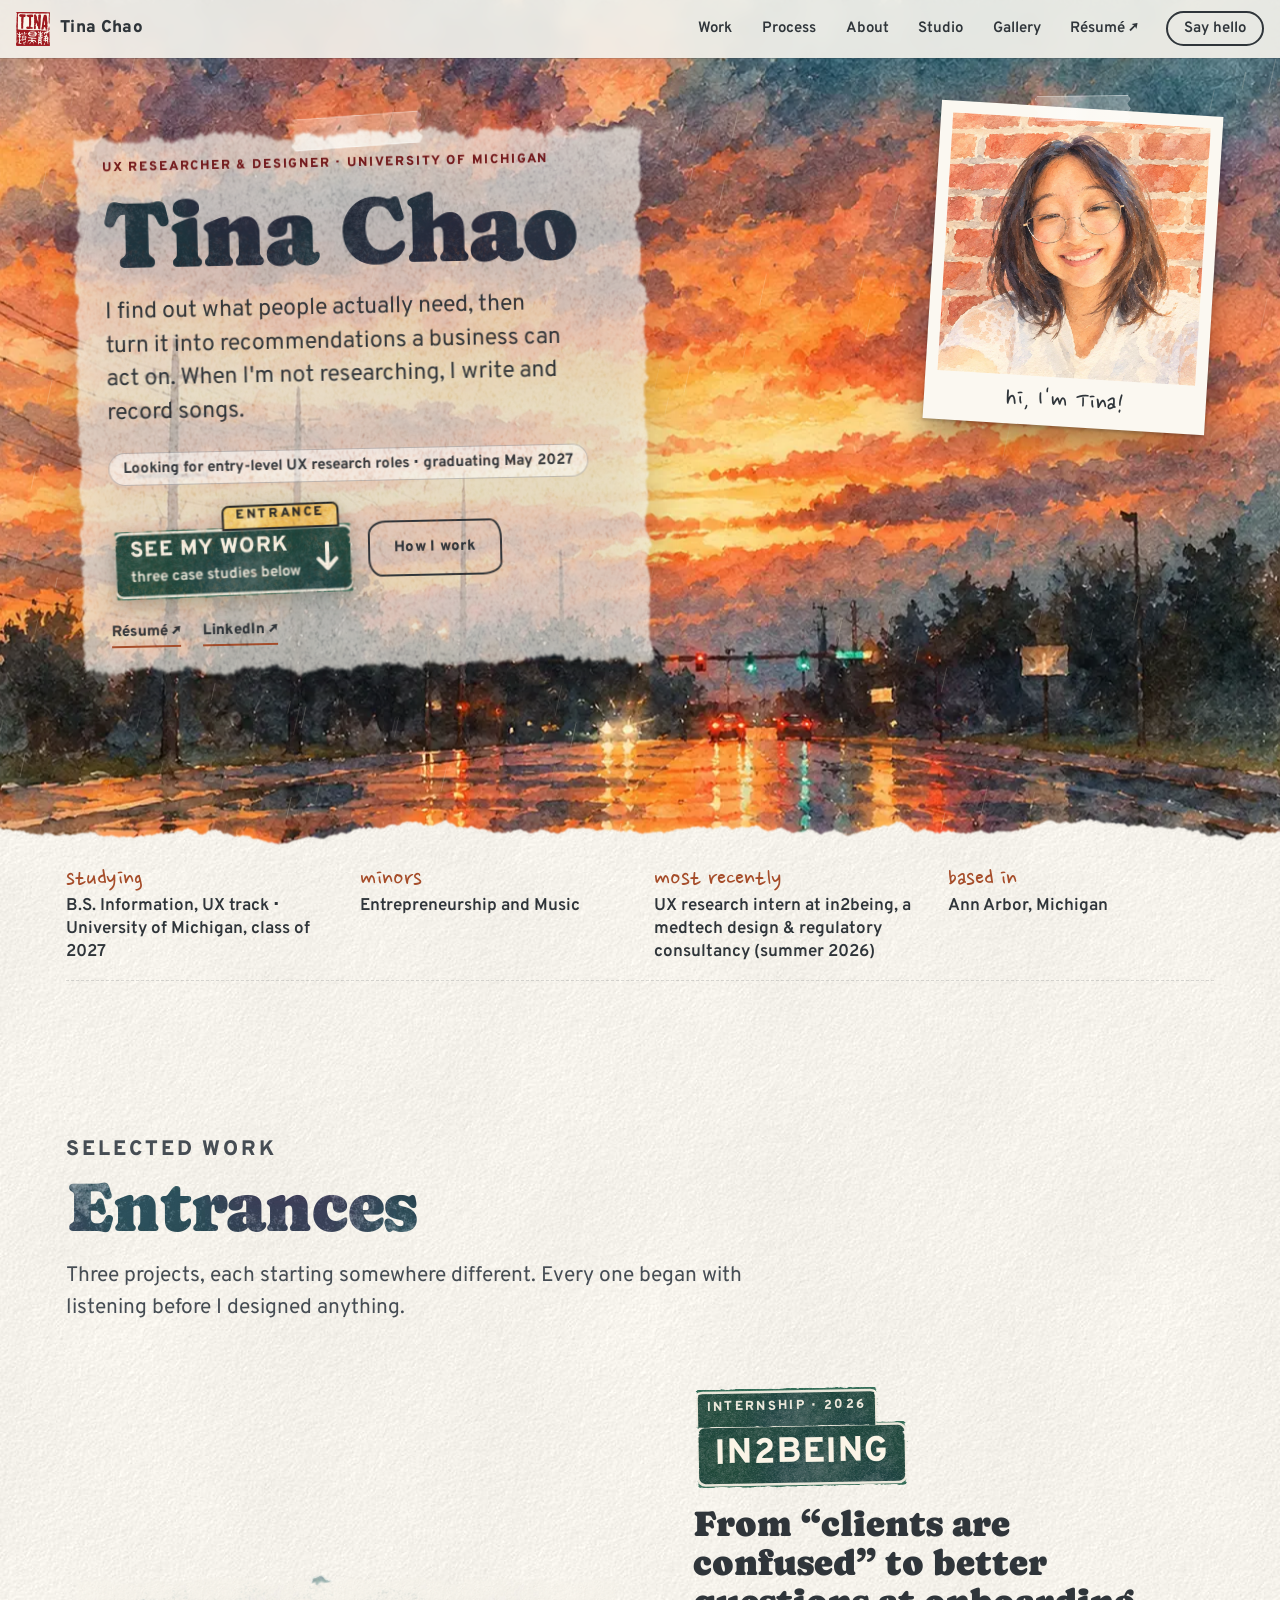
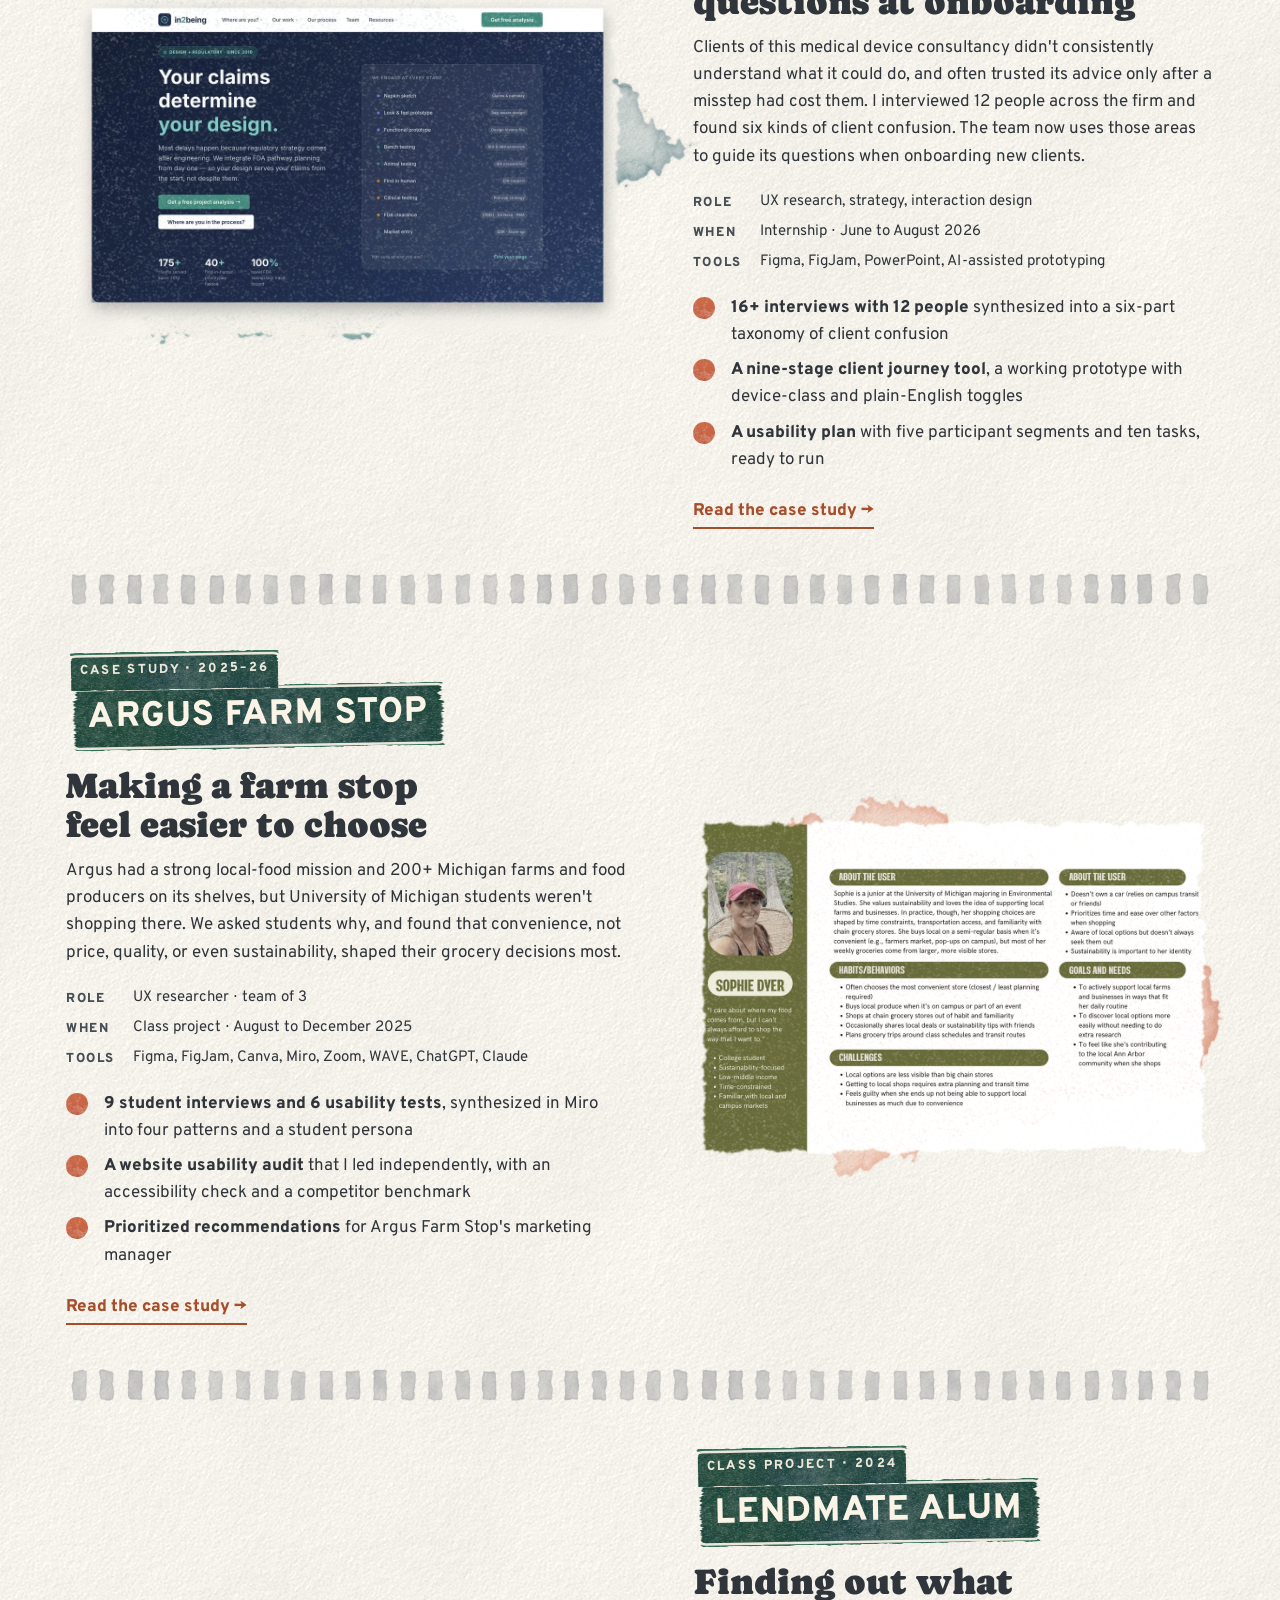
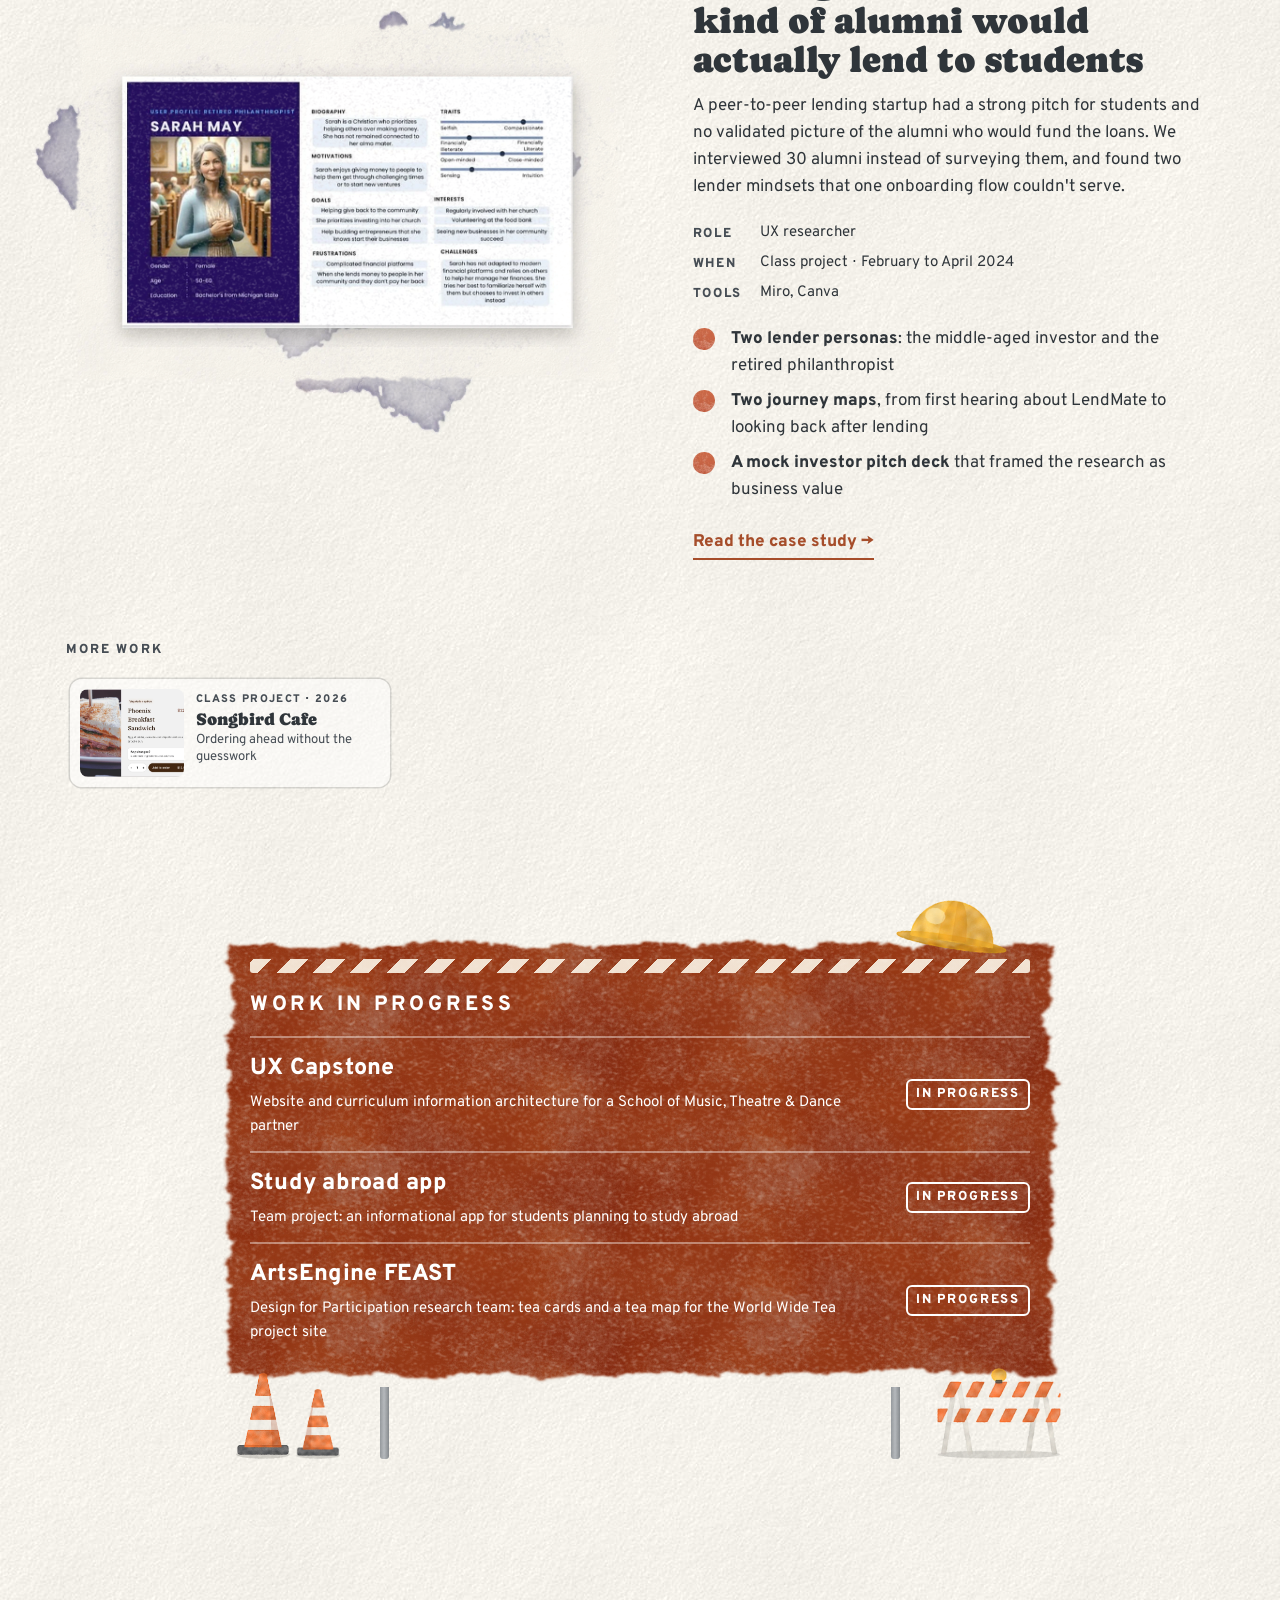
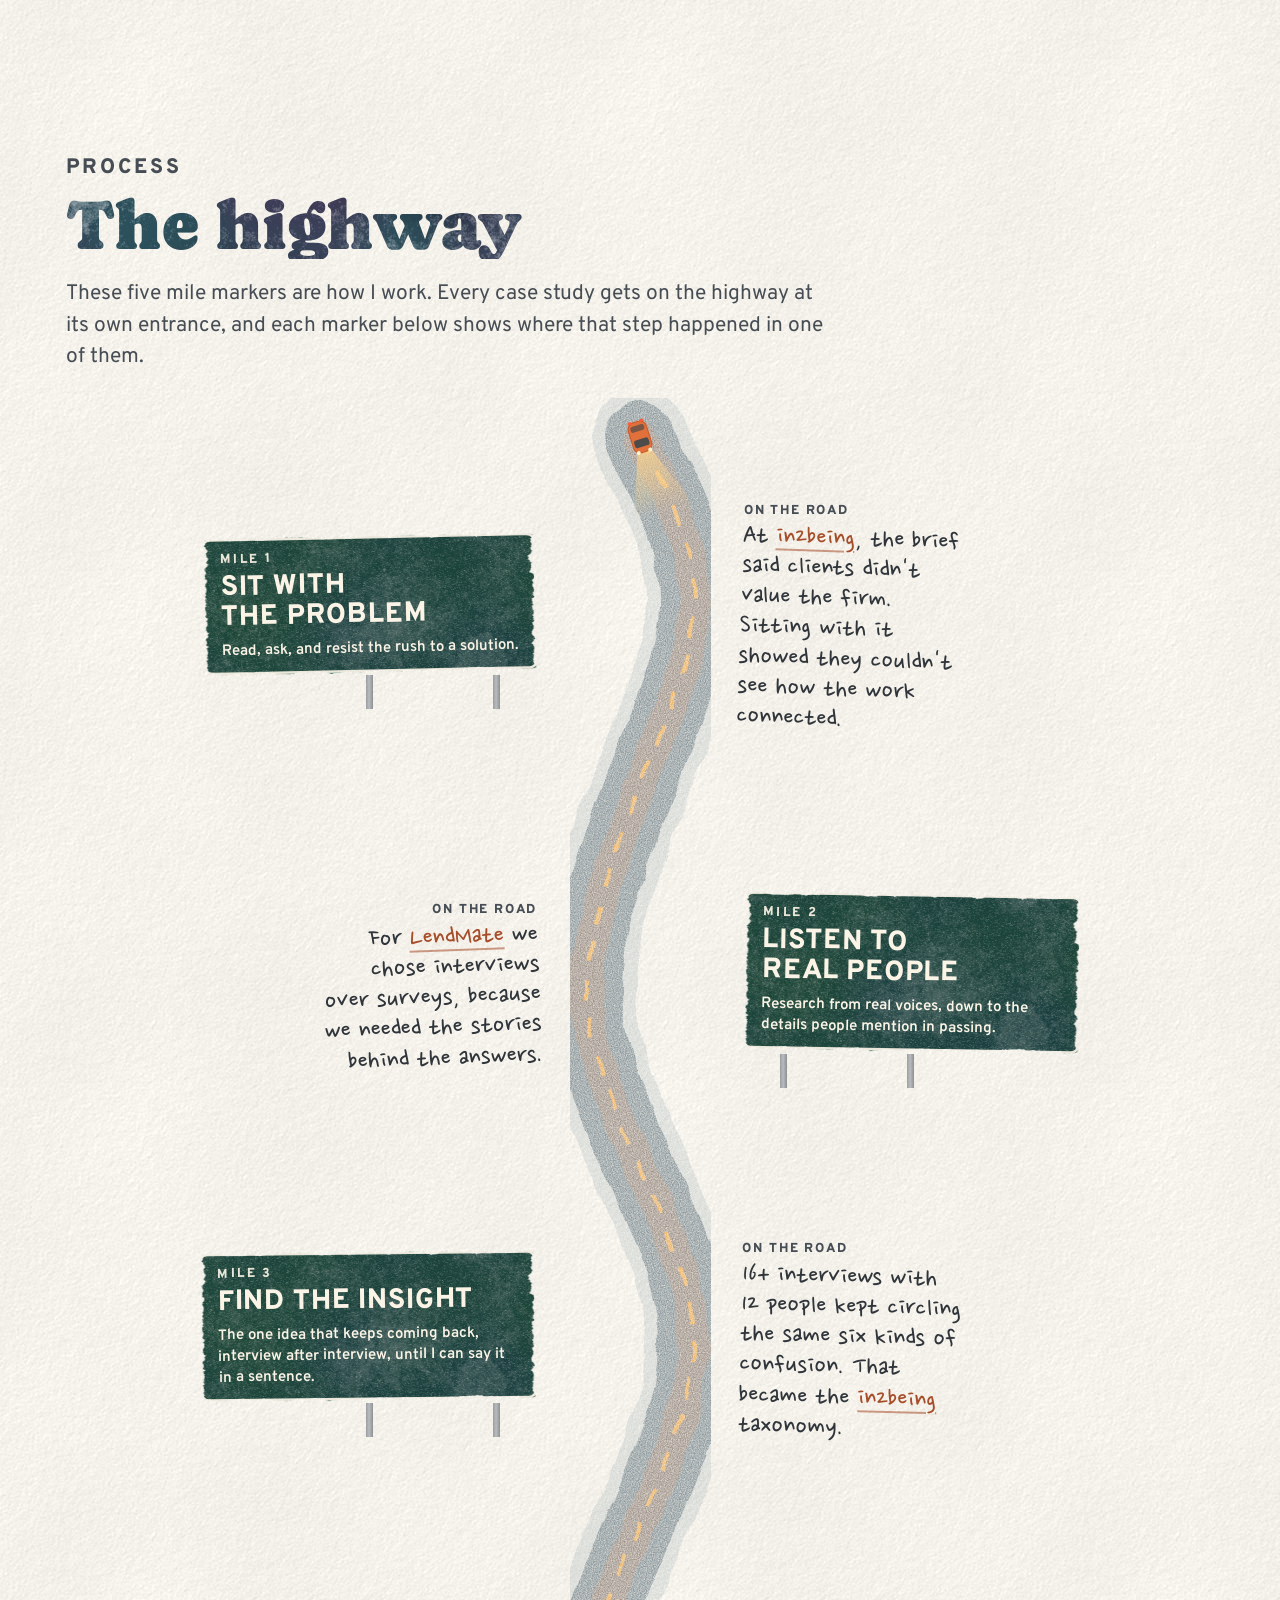
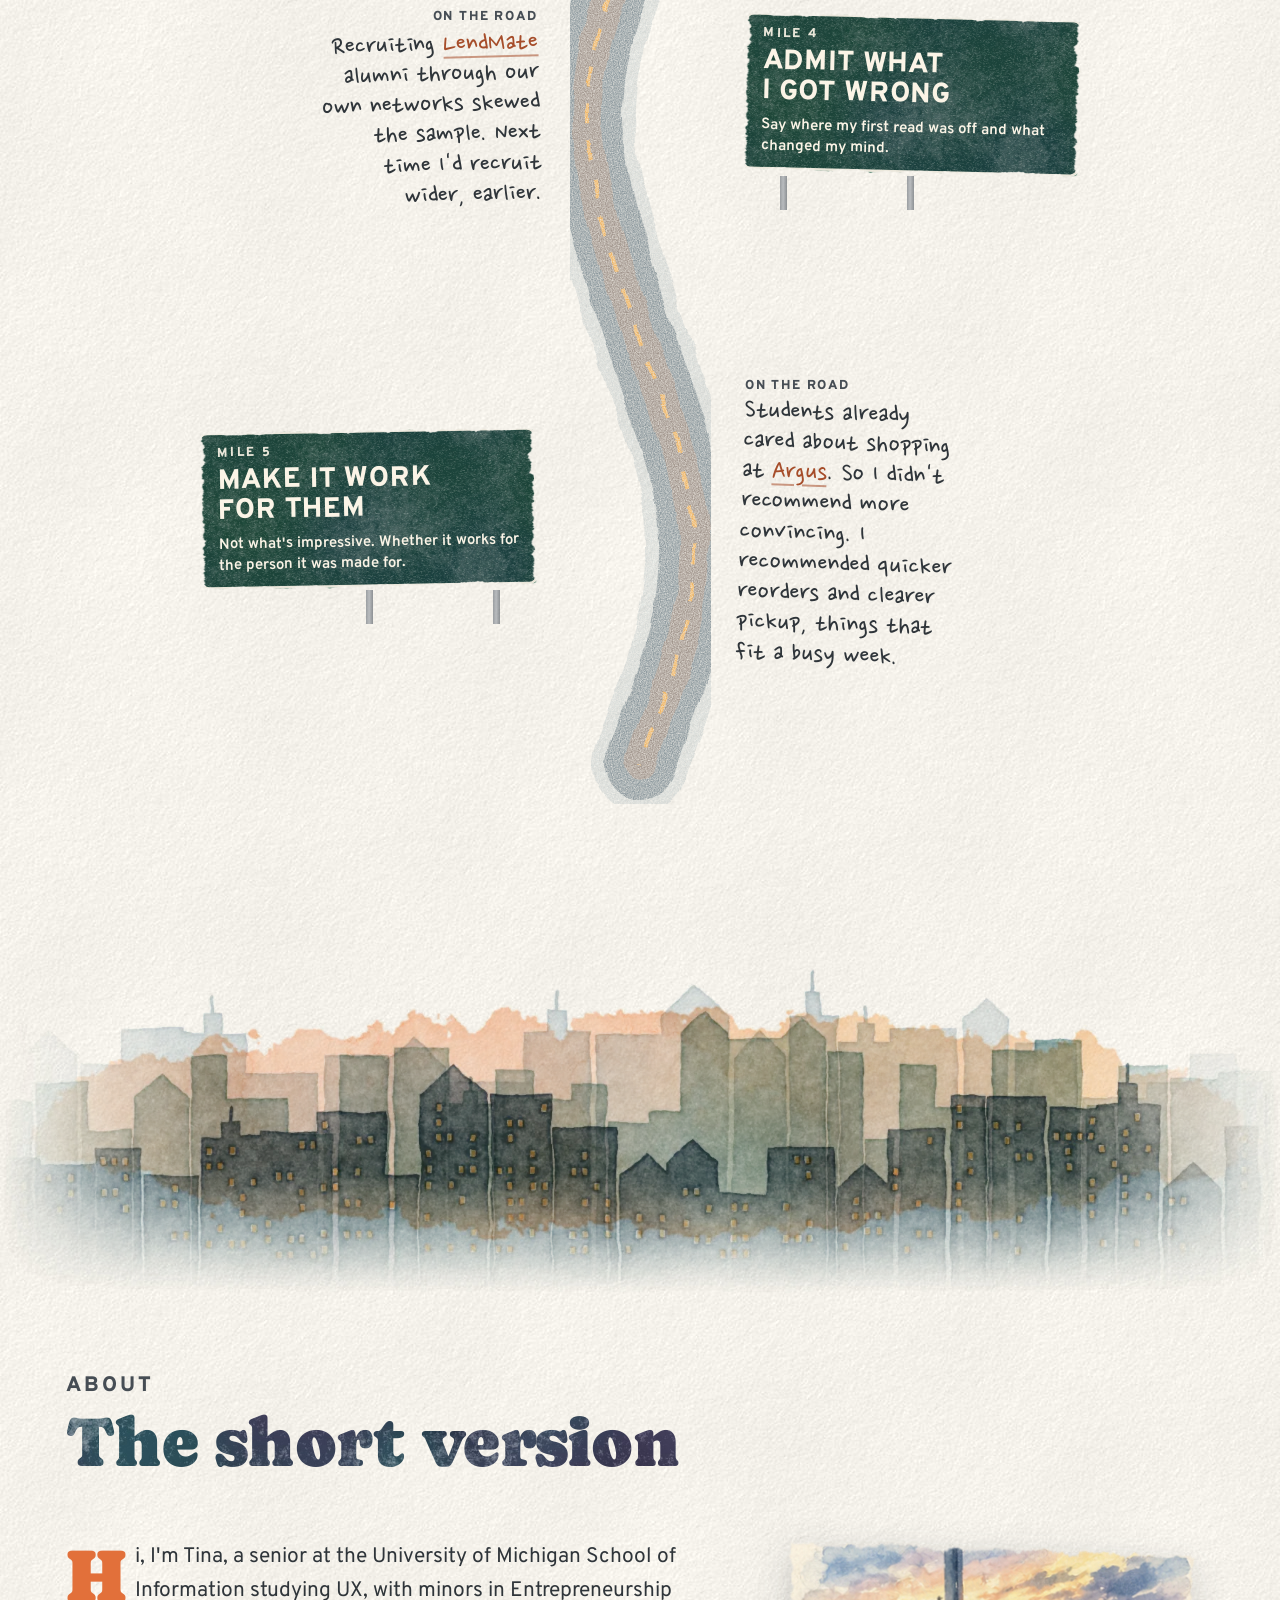
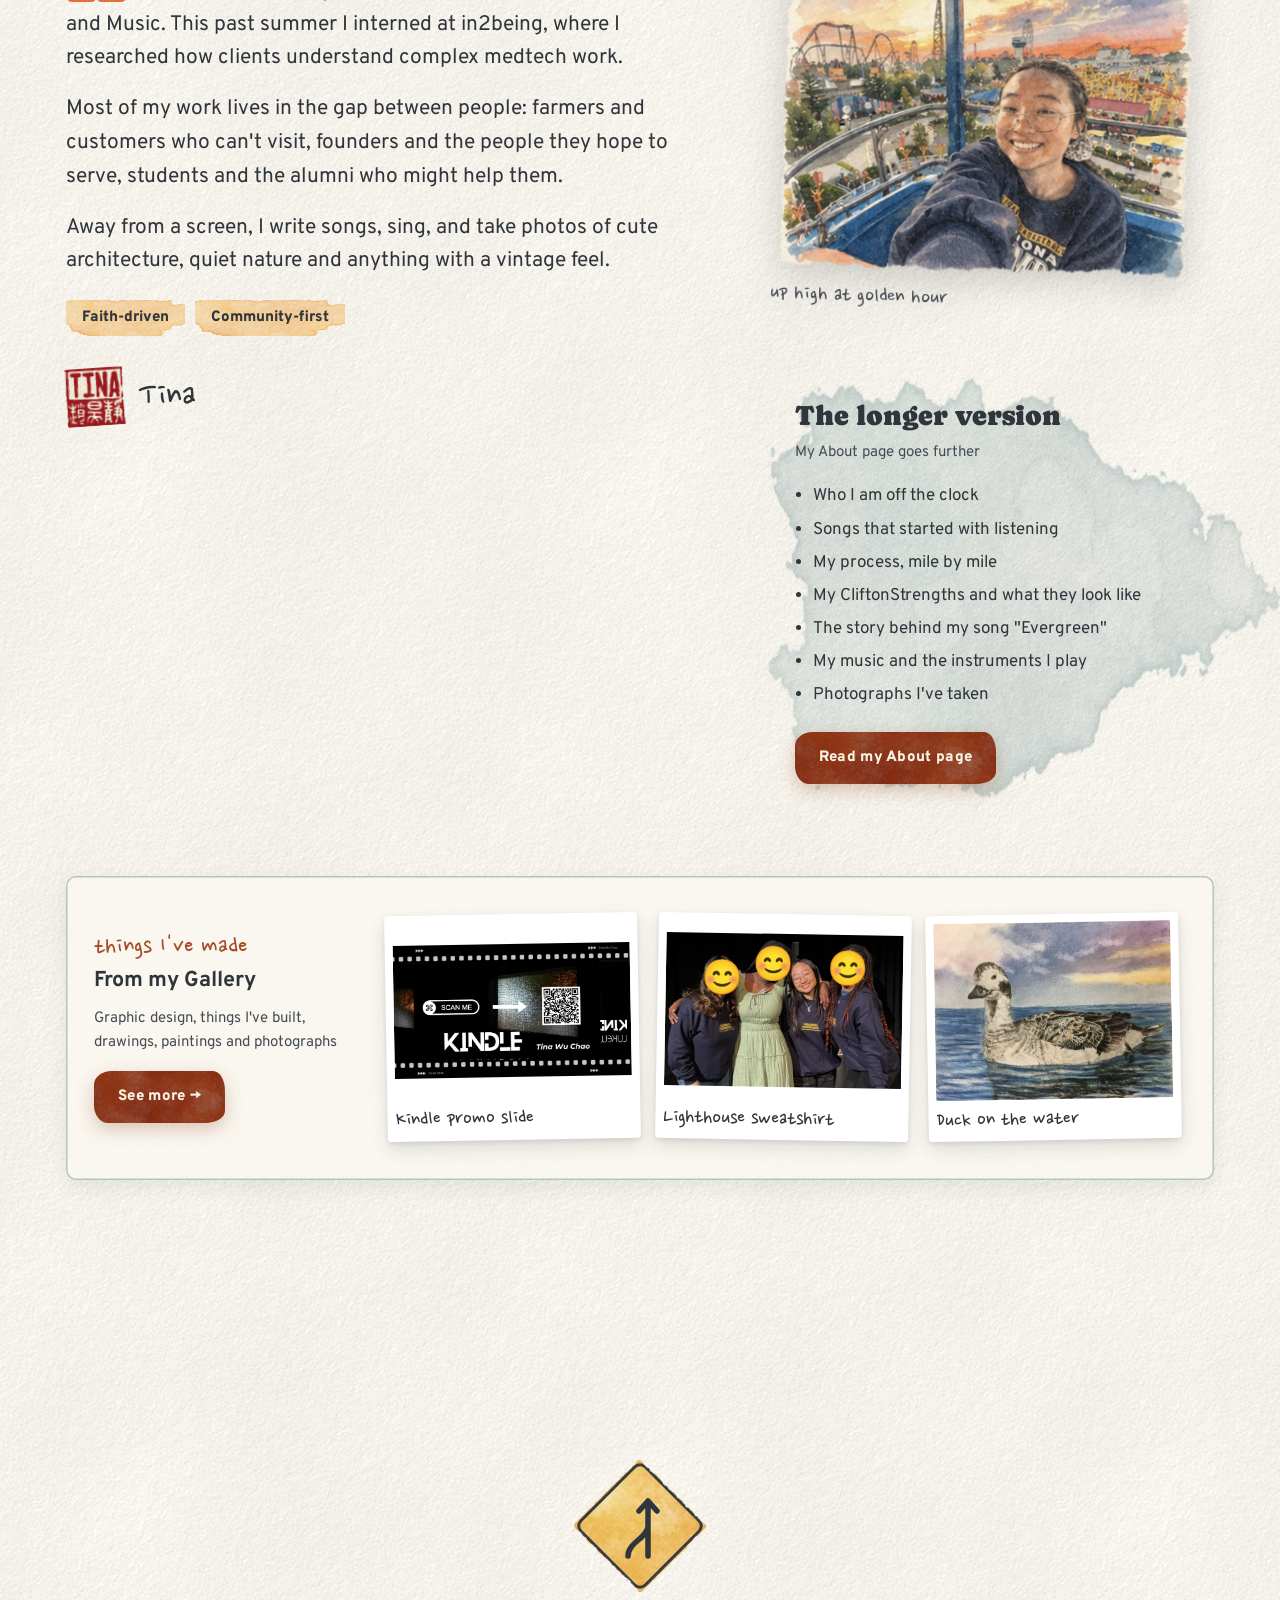
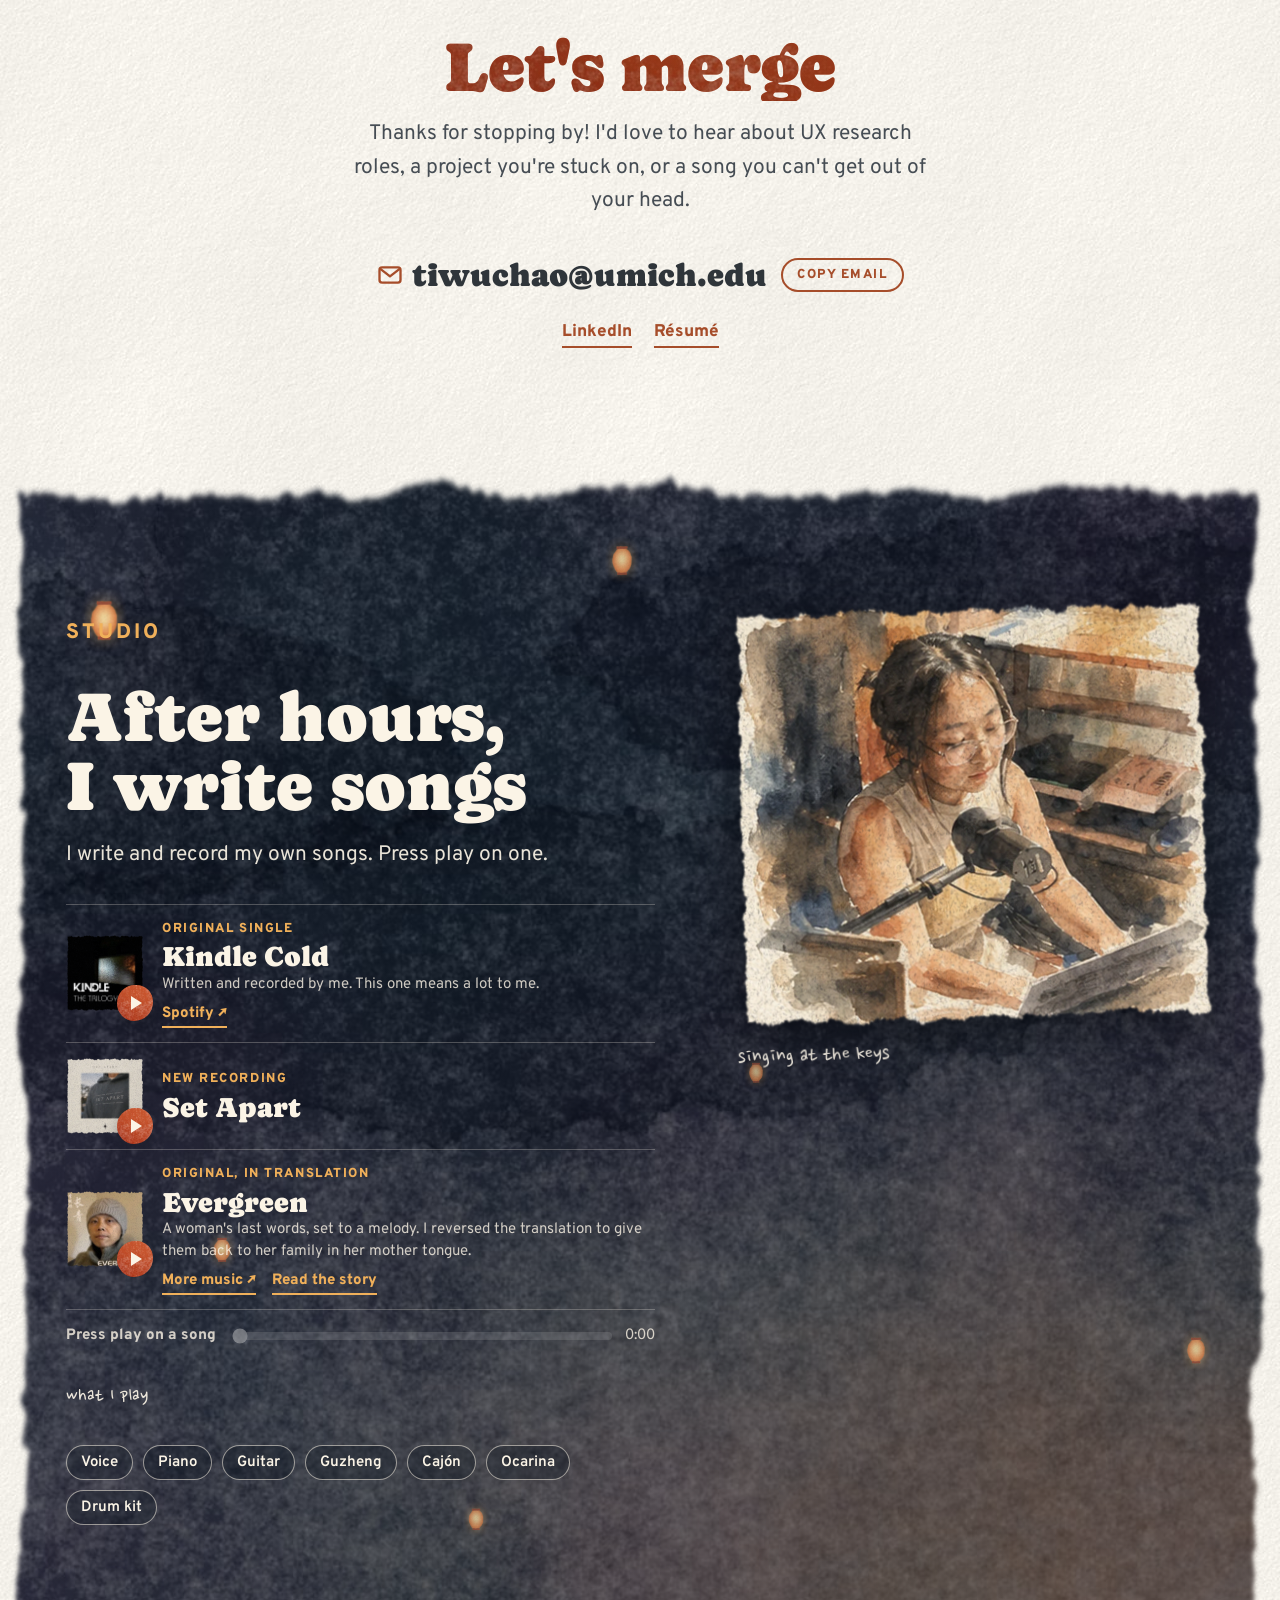
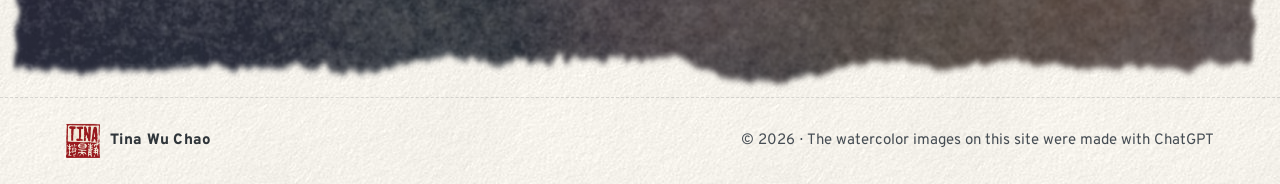
==== commit 9d7aad5e: "Hero U-M line, in2being as a summer internship, email icon, new résumé - Move University of Michigan" ====
--- a/index.html
+++ b/index.html
@@ -80,9 +80,8 @@
     <div class="wrap hero-copy">
       <div class="hero-card">
         <div class="hero-card-paper">
-          <p class="eyebrow">UX researcher &amp; designer</p>
+          <p class="eyebrow">UX researcher &amp; designer<span class="eyebrow-sep"> · </span><span class="eyebrow-school">University of Michigan</span></p>
           <h1><span>Tina Chao</span></h1>
-          <p class="hero-school">B.S. in Information · University of Michigan</p>
           <p class="lede">I find out what people actually need, then turn it into recommendations a business can act on. When I'm not researching, I write and record songs.</p>
           <p class="hero-status">Looking for entry-level UX research roles · graduating May 2027</p>
           <div class="actions">
@@ -108,7 +107,7 @@
     <ul>
       <li><span class="hand">studying</span><strong>B.S. Information, UX track · University of Michigan, class of 2027</strong></li>
       <li><span class="hand">minors</span><strong>Entrepreneurship and Music</strong></li>
-      <li><span class="hand">right now</span><strong>Interning at in2being, a medtech design &amp; regulatory consultancy</strong></li>
+      <li><span class="hand">most recently</span><strong>UX research intern at in2being, a medtech design &amp; regulatory consultancy (summer 2026)</strong></li>
       <li><span class="hand">based in</span><strong>Ann Arbor, Michigan</strong></li>
     </ul>
   </section>
@@ -323,7 +322,7 @@
       </div>
       <div class="about-grid">
         <div class="about-copy">
-          <p>Hi, I'm Tina, a senior at the University of Michigan School of Information studying UX, with minors in Entrepreneurship and Music. Right now I'm interning at in2being, where I research how clients understand complex medtech work.</p>
+          <p>Hi, I'm Tina, a senior at the University of Michigan School of Information studying UX, with minors in Entrepreneurship and Music. This past summer I interned at in2being, where I researched how clients understand complex medtech work.</p>
           <p>Most of my work lives in the gap between people: farmers and customers who can't visit, founders and the people they hope to serve, students and the alumni who might help them.</p>
           <p>Away from a screen, I write songs, sing, and take photos of cute architecture, quiet nature and anything with a vintage feel.</p>
           <ul class="tags"><li>Faith-driven</li><li>Community-first</li></ul>
@@ -376,7 +375,7 @@
       <h2 class="painted-type orange">Let's merge</h2>
       <p>Thanks for stopping by! I'd love to hear about UX research roles, a project you're stuck on, or a song you can't get out of your head.</p>
       <div class="email-row">
-        <span class="email" id="emailText">tiwuchao@umich.edu</span>
+        <span class="email-wrap"><svg class="email-icon" viewBox="0 0 24 24" aria-hidden="true" focusable="false"><rect x="3" y="5.5" width="18" height="13" rx="2.2"/><path d="M4 7l8 6.2L20 7"/></svg><span class="email" id="emailText">tiwuchao@umich.edu</span></span>
         <button class="copy" id="copyEmail" type="button">Copy email</button>
       </div>
       <div class="links">
--- a/css/site.css
+++ b/css/site.css
@@ -1289,3 +1289,13 @@
 @media (prefers-reduced-motion: reduce) { .stamp-story.opening, .stamp-story.opening .stamp-imprint, .stamp-story.opening .stamp-text { animation: none; } .gp-track a, .stamp-btn img { transition: none; } .gp-track { scroll-behavior: auto; } }
 .stamp-text [lang^="zh"] { white-space: nowrap; }
 .hero-road a { white-space: nowrap; }
+
+/* Hero eyebrow: on phones, put the school on its own line instead of leaving a dangling dot */
+@media (max-width: 560px) {
+  .eyebrow-sep { display: none; }
+  .eyebrow-school { display: block; }
+}
+
+/* Contact: small envelope icon beside the email address */
+.email-wrap { display: inline-flex; align-items: center; gap: .45em; min-width: 0; }
+.email-icon { width: clamp(1.3rem, 3.4vw, 1.75rem); height: auto; flex: none; fill: none; stroke: var(--rust); stroke-width: 2; stroke-linecap: round; stroke-linejoin: round; }
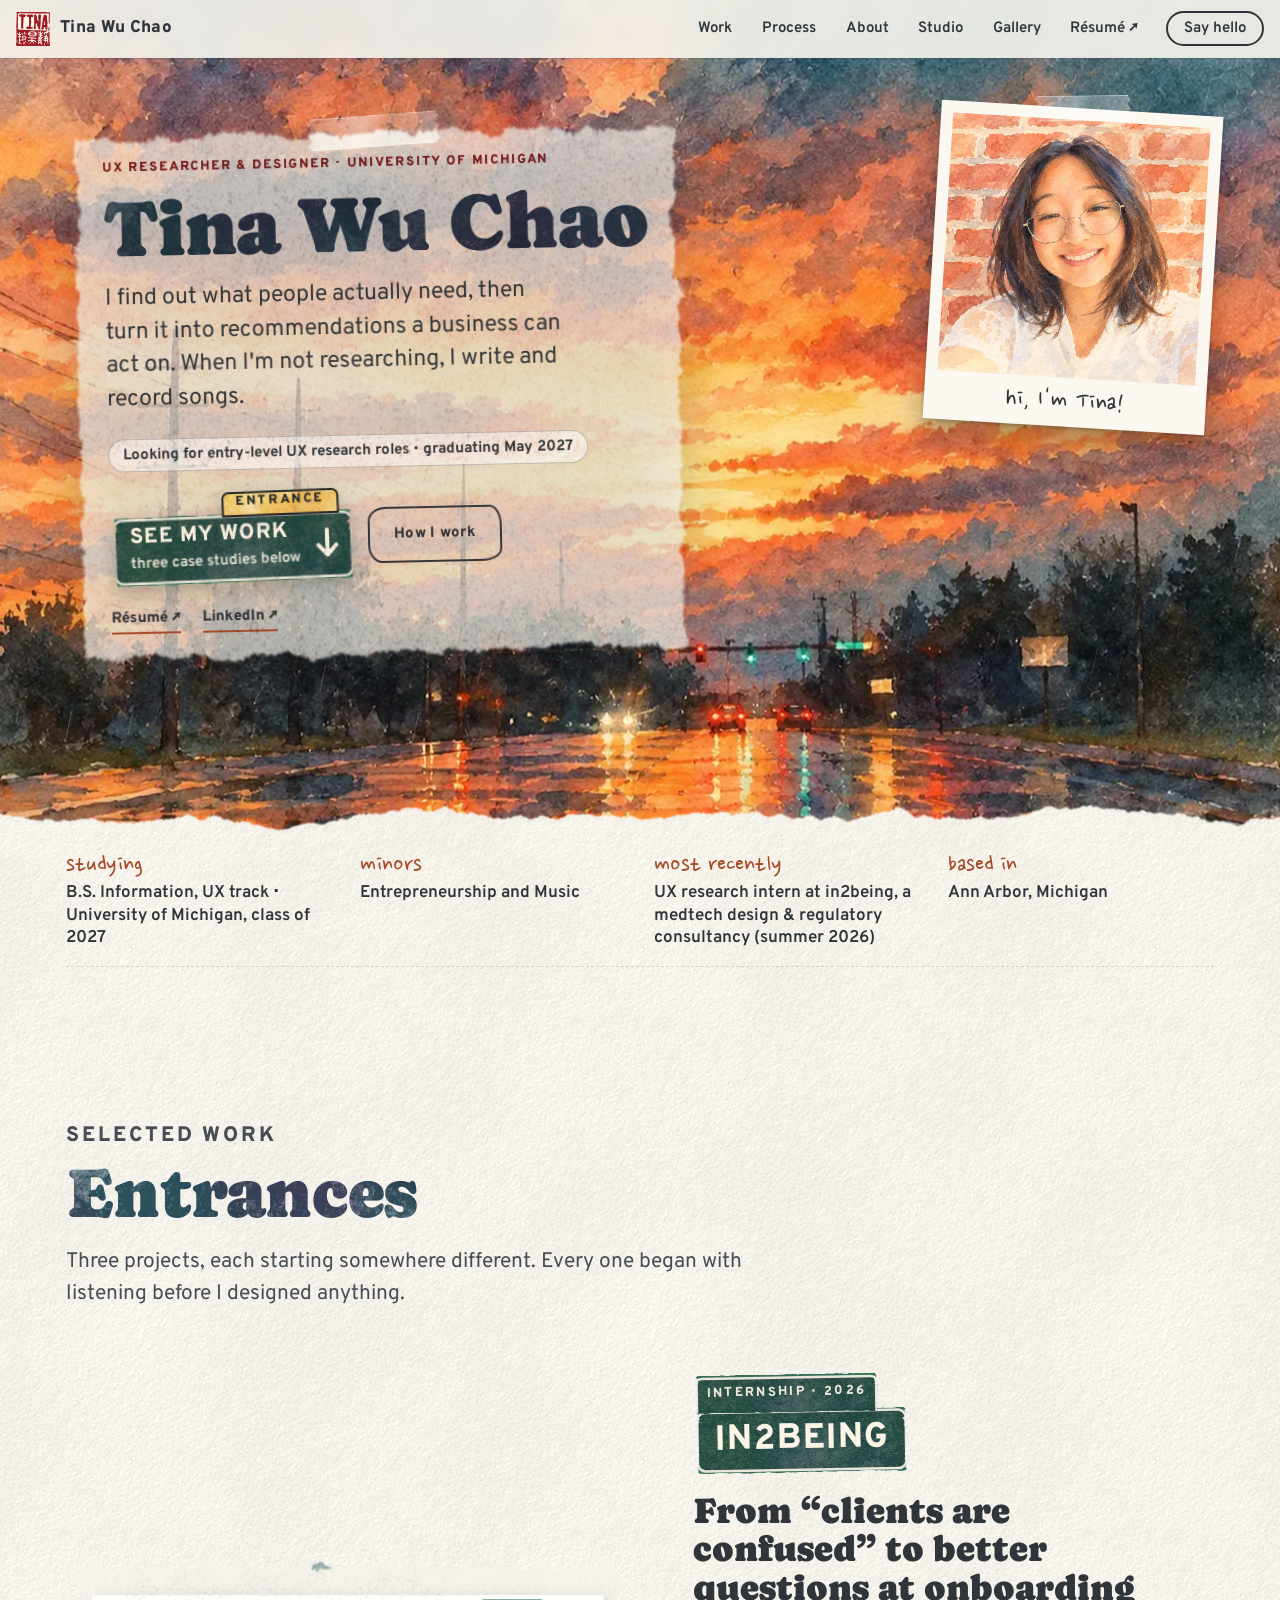
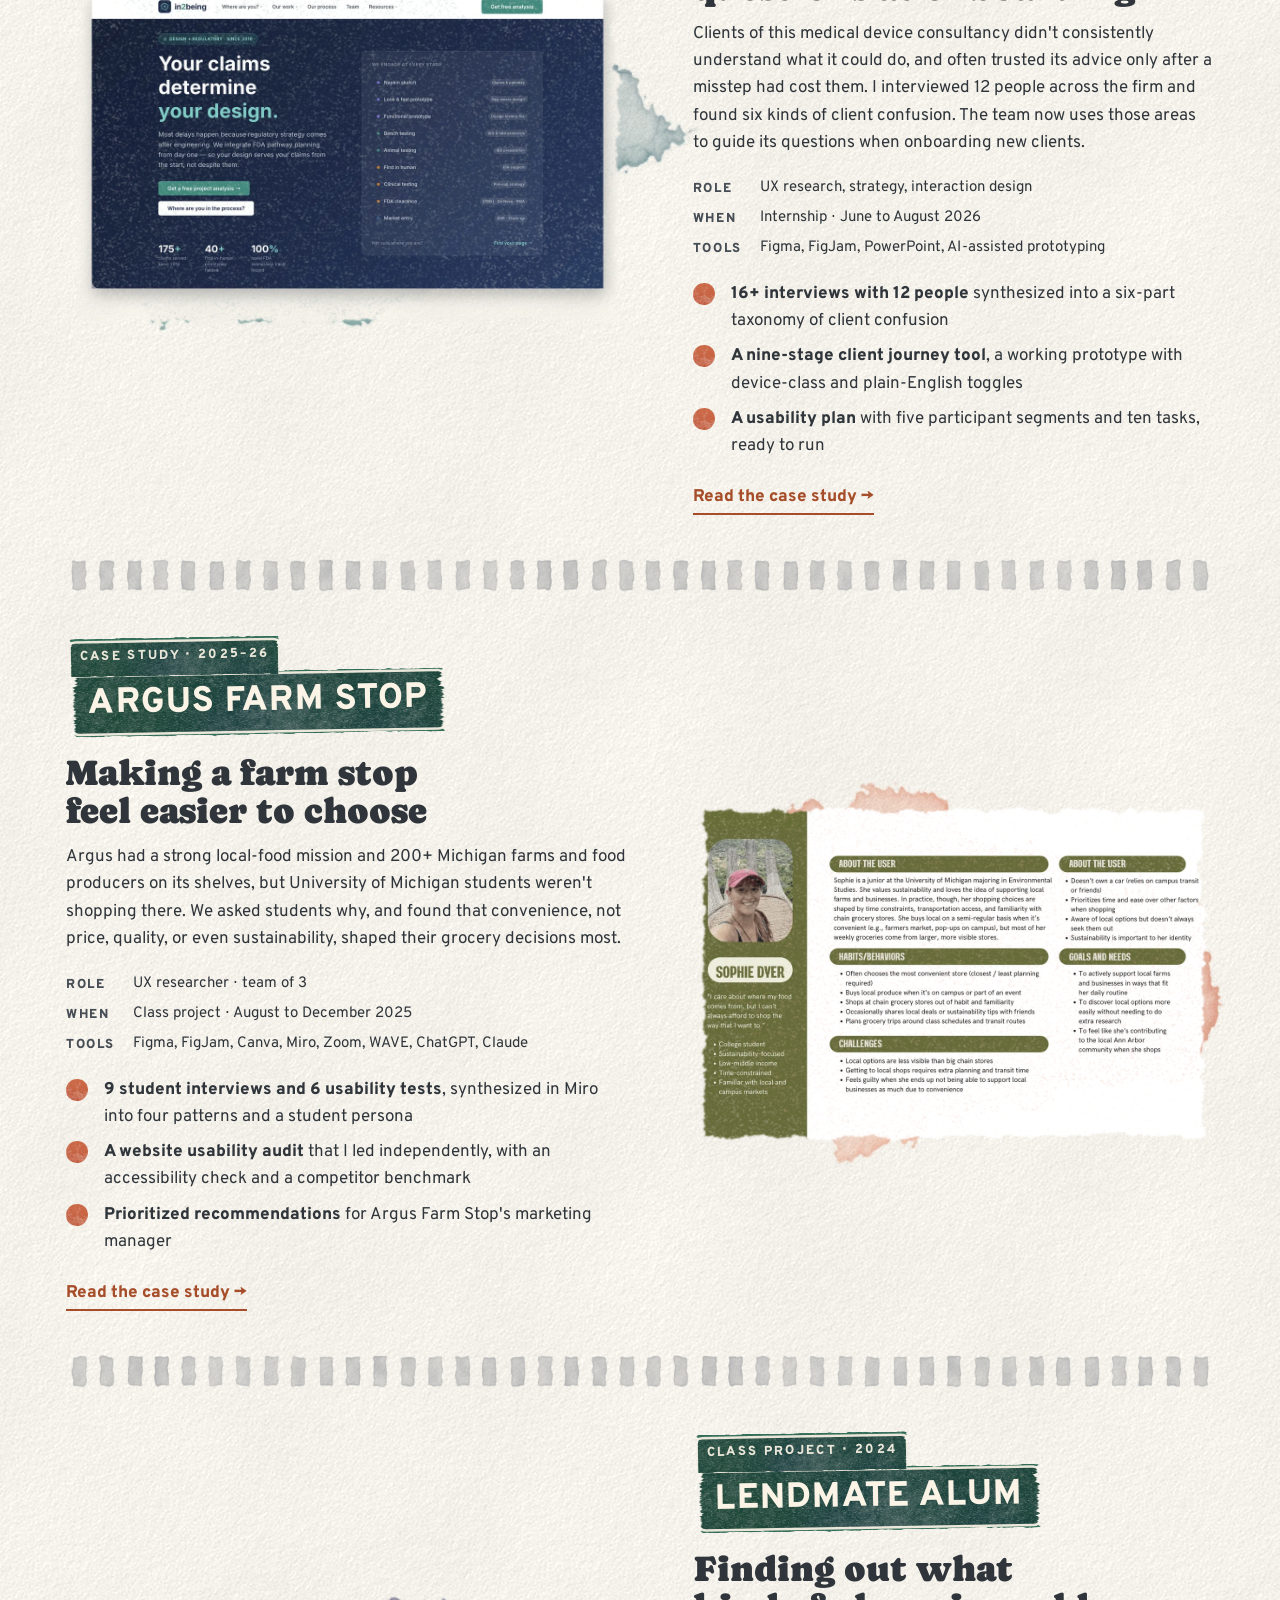
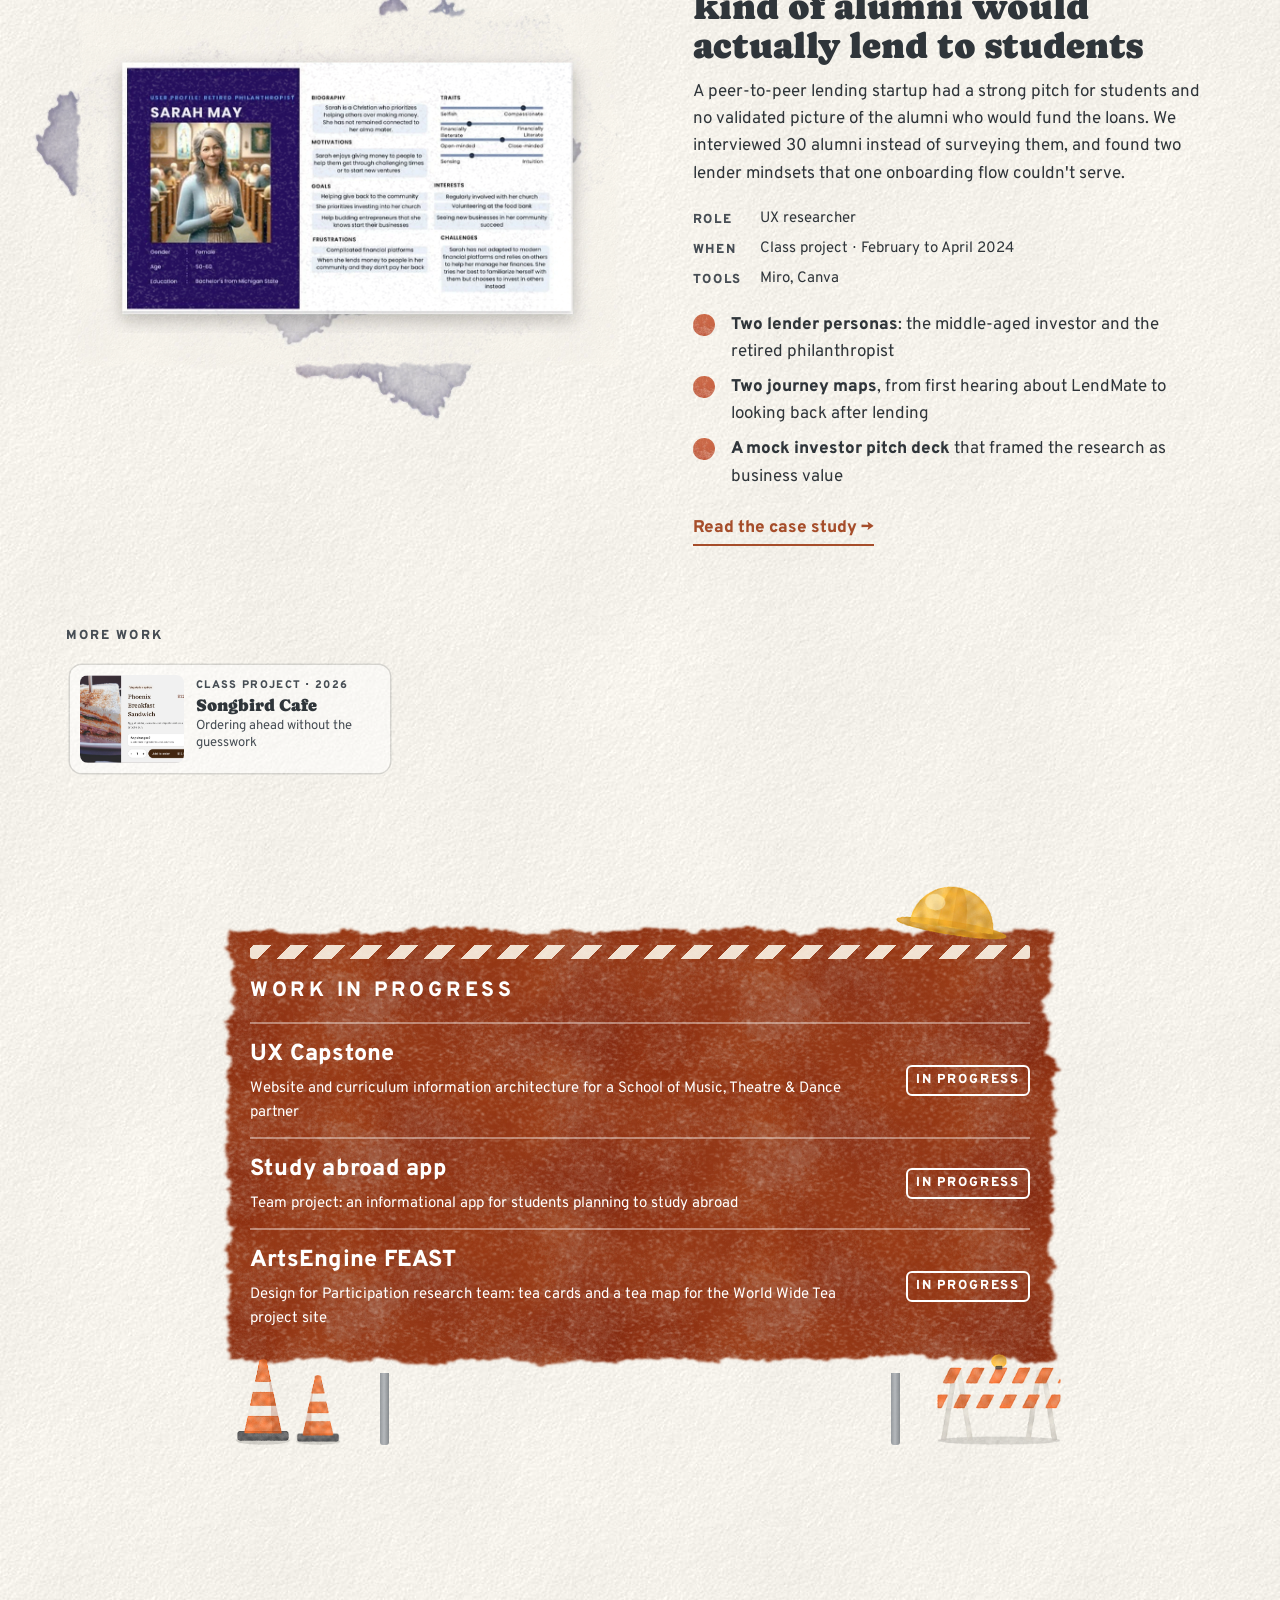
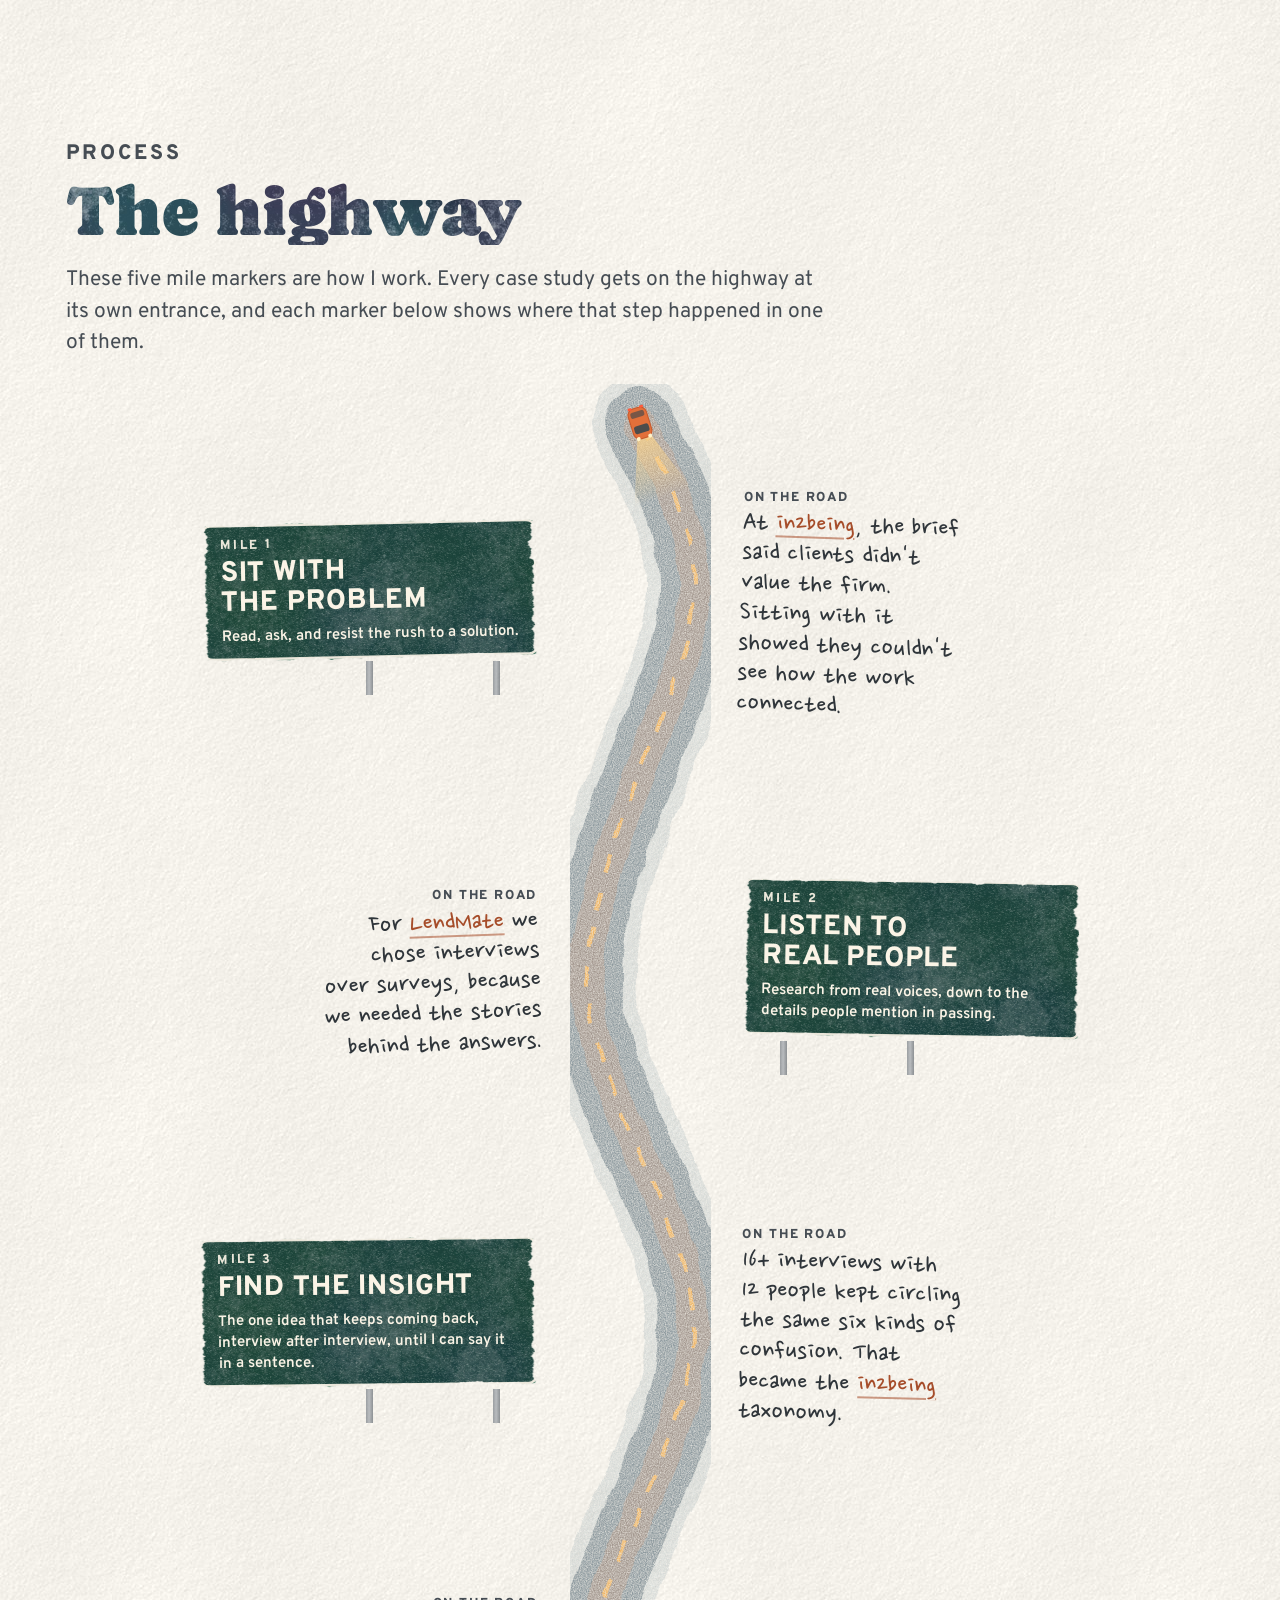
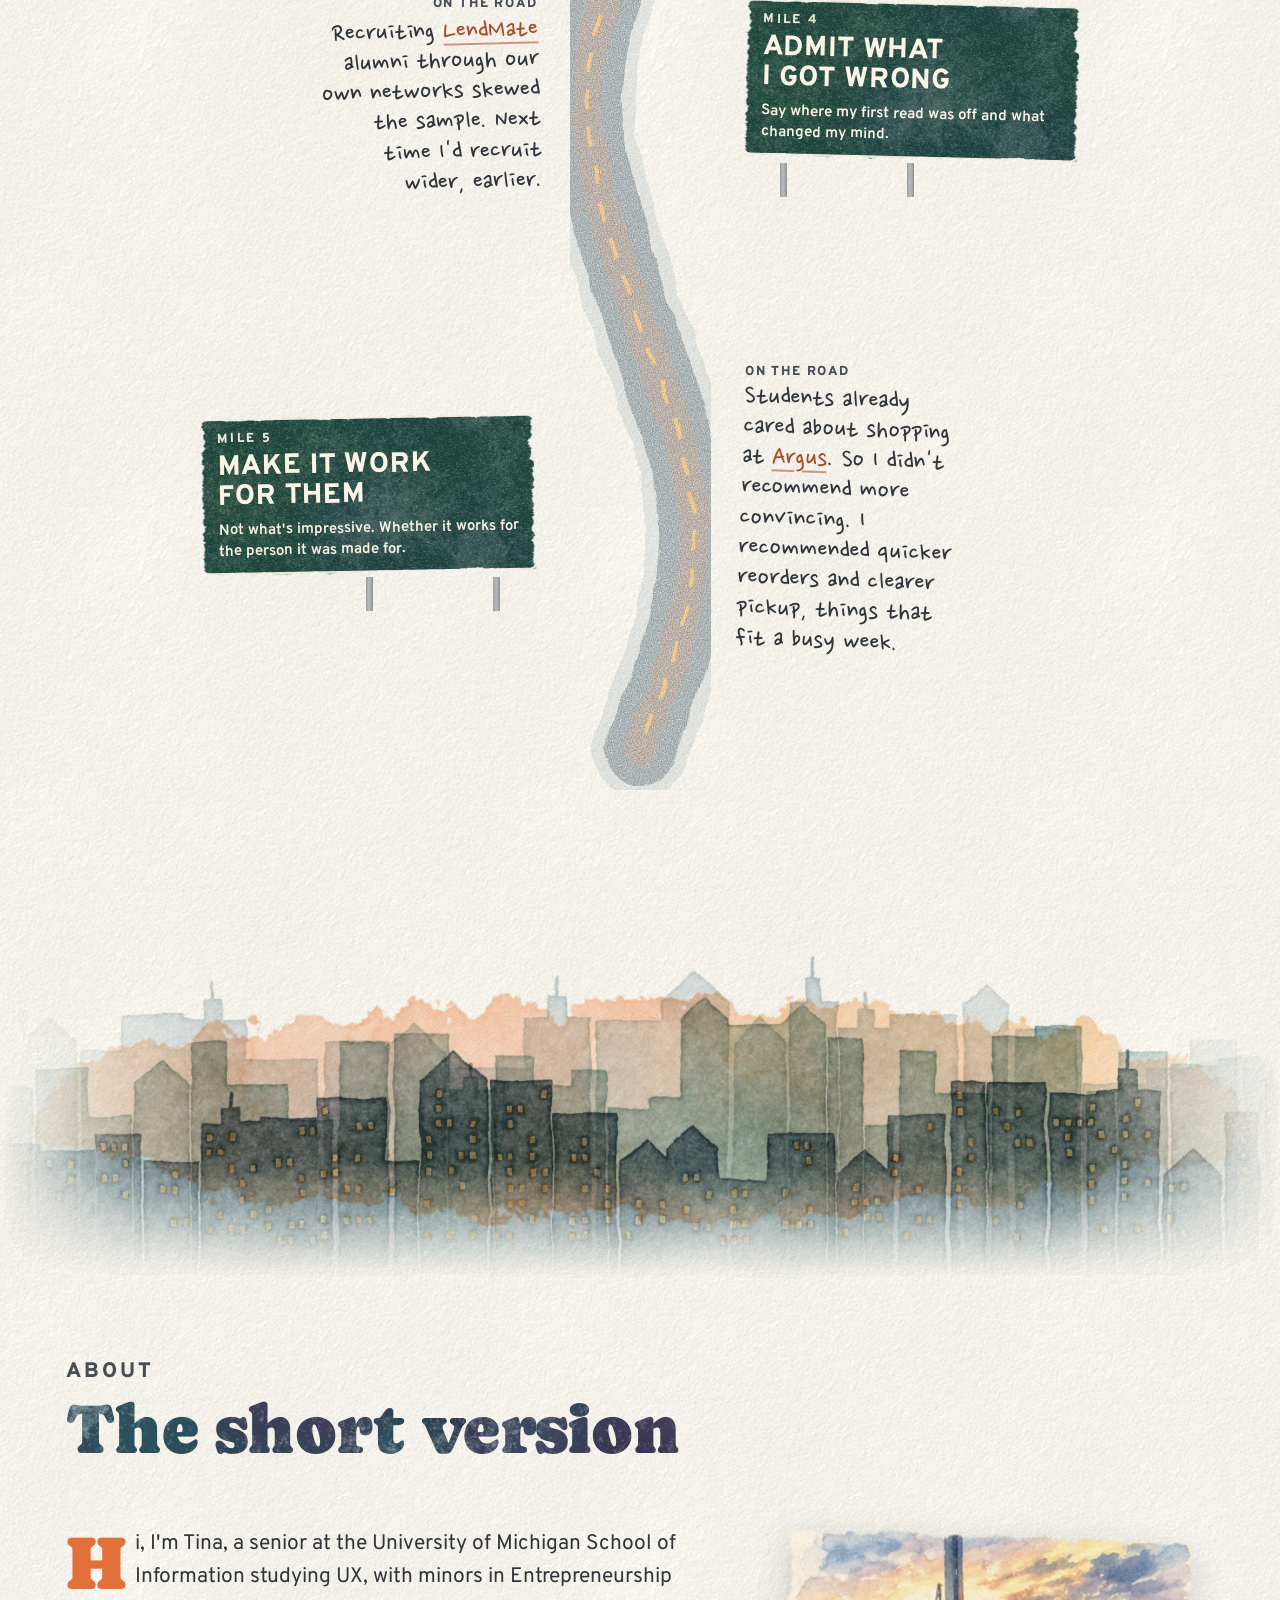
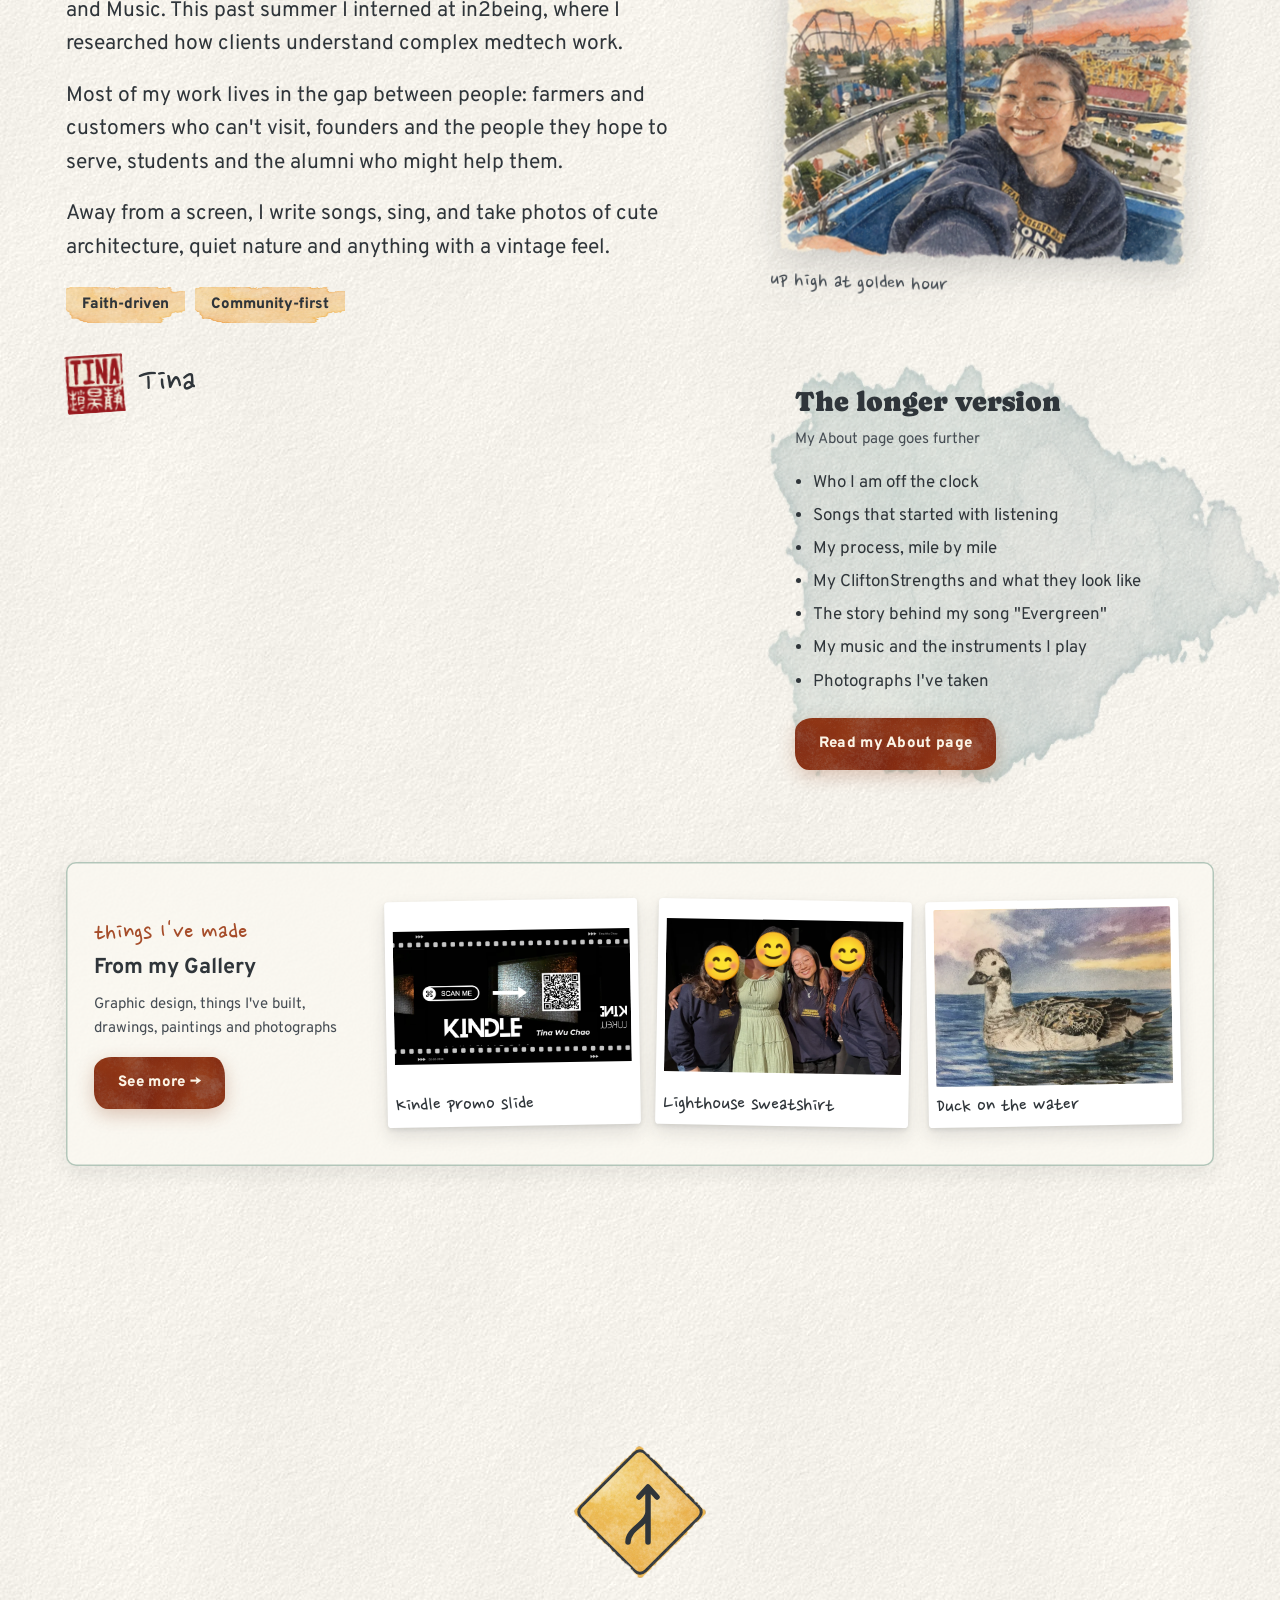
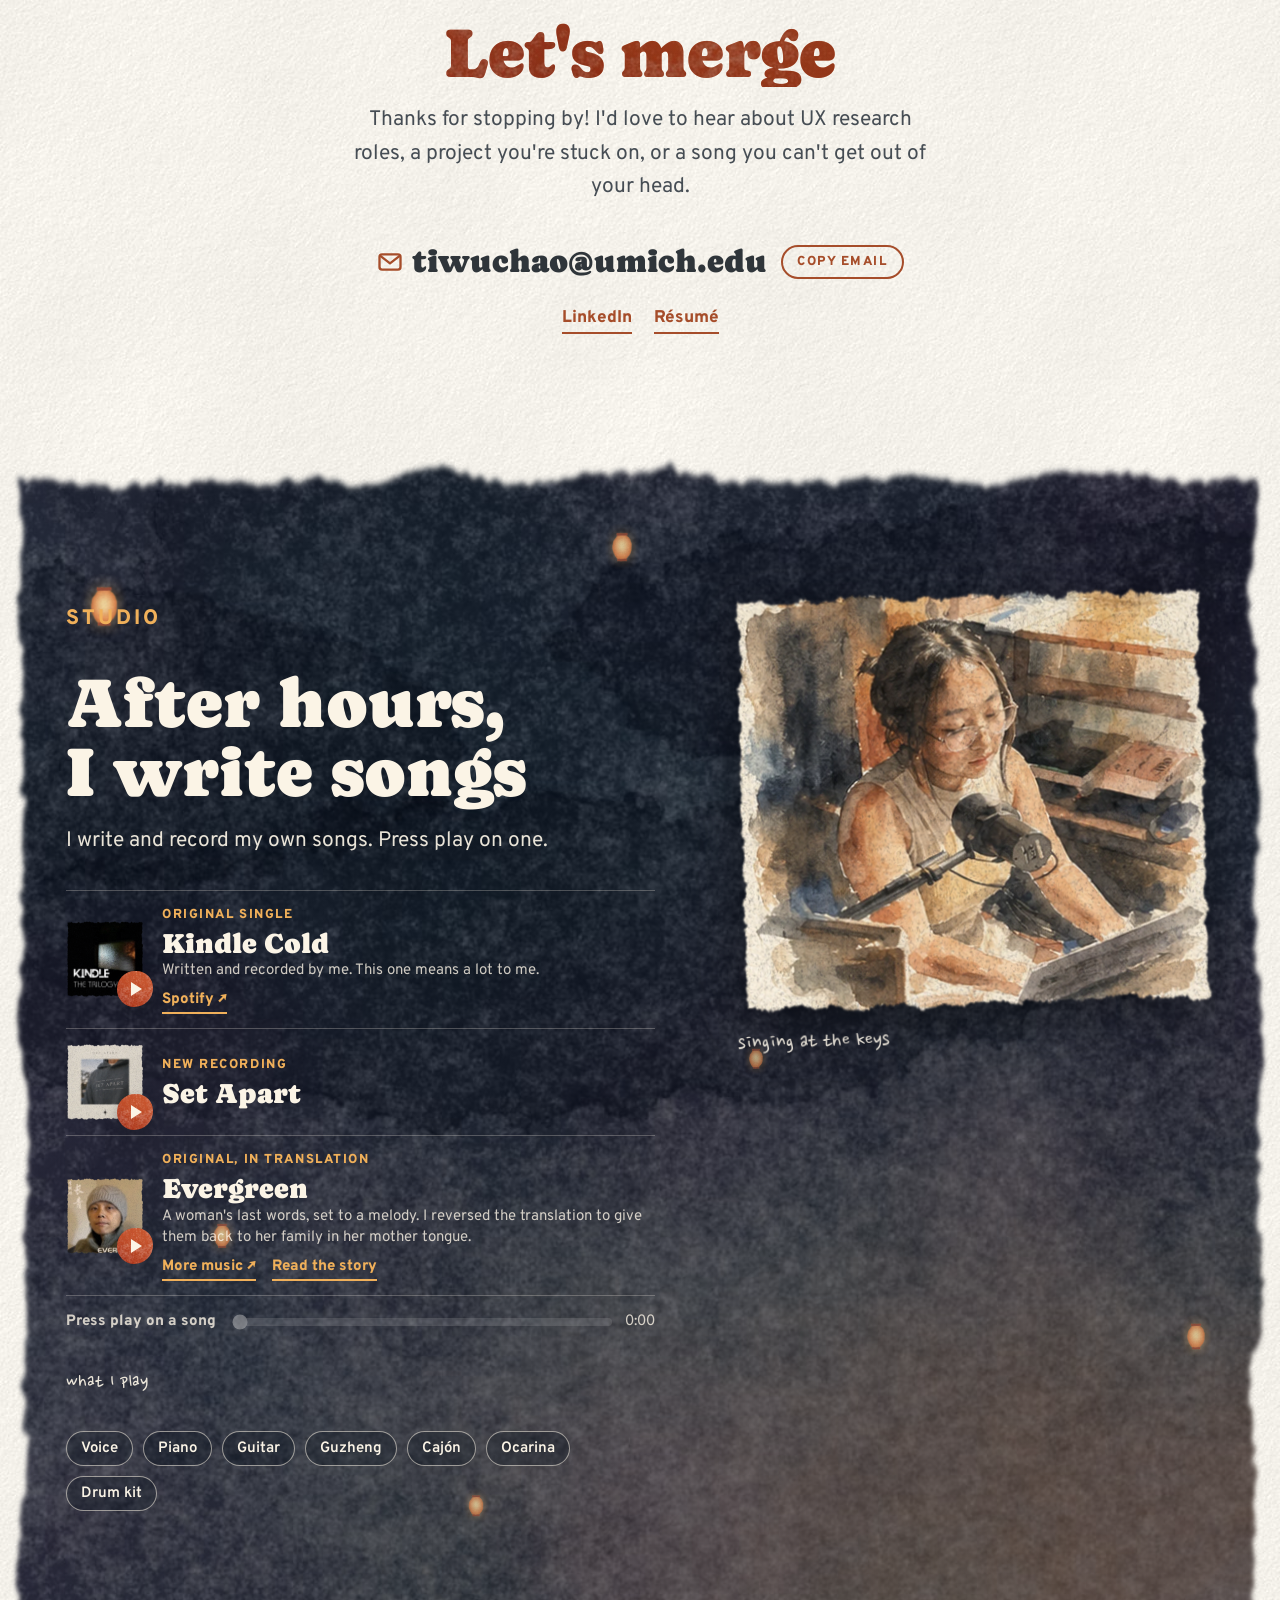
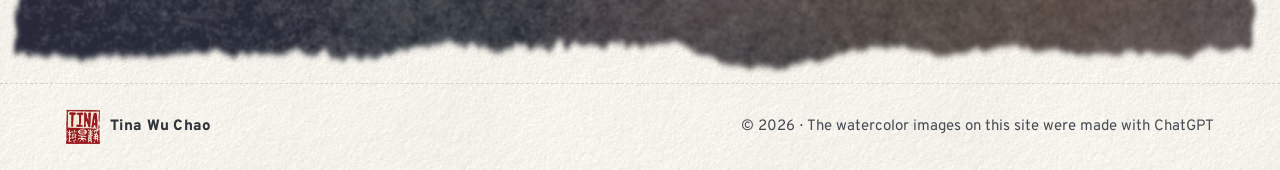
==== commit d9cccdae: "Use the name Tina Wu Chao across the site and résumé - Hero, top bar, page titles and link-preview t" ====
--- a/index.html
+++ b/index.html
@@ -3,16 +3,16 @@
 <head>
 <meta charset="utf-8">
 <meta name="viewport" content="width=device-width, initial-scale=1, viewport-fit=cover">
-<title>Tina Chao · UX Researcher &amp; Designer</title>
+<title>Tina Wu Chao · UX Researcher &amp; Designer</title>
 <link rel="icon" href="favicon.ico?v=3" sizes="any">
 <link rel="icon" type="image/png" sizes="32x32" href="images/icons/favicon-32.png?v=3">
 <link rel="icon" type="image/png" sizes="16x16" href="images/icons/favicon-16.png?v=3">
 <link rel="apple-touch-icon" href="images/icons/apple-touch-icon.png?v=3">
-<meta name="description" content="Tina Chao, a UX researcher at the University of Michigan. Three case studies, how I work, and the songs I write.">
+<meta name="description" content="Tina Wu Chao, a UX researcher at the University of Michigan. Three case studies, how I work, and the songs I write.">
 <meta property="og:type" content="website">
-<meta property="og:site_name" content="Tina Chao">
-<meta property="og:title" content="Tina Chao · UX Researcher">
-<meta property="og:description" content="Tina Chao, a UX researcher at the University of Michigan. Three case studies, how I work, and the songs I write.">
+<meta property="og:site_name" content="Tina Wu Chao">
+<meta property="og:title" content="Tina Wu Chao · UX Researcher">
+<meta property="og:description" content="Tina Wu Chao, a UX researcher at the University of Michigan. Three case studies, how I work, and the songs I write.">
 <meta property="og:url" content="https://tinawuchao.com/">
 <meta property="og:image" content="https://tinawuchao.com/images/og/home.jpg">
 <meta property="og:image:width" content="1200">
@@ -58,7 +58,7 @@
 </svg>
 
 <nav class="nav" id="nav" aria-label="Main">
-  <a class="brand" href="#top"><img class="seal" src="images/seal.png" alt="" width="256" height="256"><span>Tina Chao</span></a>
+  <a class="brand" href="#top"><img class="seal" src="images/seal.png" alt="" width="256" height="256"><span>Tina Wu Chao</span></a>
   <button class="menu-btn" id="menuBtn" aria-expanded="false" aria-controls="navLinks">Menu</button>
   <ul class="nav-links" id="navLinks">
     <li><a href="#work">Work</a></li>
@@ -81,7 +81,7 @@
       <div class="hero-card">
         <div class="hero-card-paper">
           <p class="eyebrow">UX researcher &amp; designer<span class="eyebrow-sep"> · </span><span class="eyebrow-school">University of Michigan</span></p>
-          <h1><span>Tina Chao</span></h1>
+          <h1><span>Tina Wu Chao</span></h1>
           <p class="lede">I find out what people actually need, then turn it into recommendations a business can act on. When I'm not researching, I write and record songs.</p>
           <p class="hero-status">Looking for entry-level UX research roles · graduating May 2027</p>
           <div class="actions">
--- a/css/site.css
+++ b/css/site.css
@@ -686,7 +686,7 @@
 /* hero: the painting stays untouched; the words sit on a see-through, frosted paper card held on with washi tape */
 .hero::after { display: none; }
 .hero .hero-copy { padding-top: calc(env(safe-area-inset-top, 0px) + clamp(100px, 13vh, 140px)); padding-bottom: 190px; }
-.hero-card { position: relative; display: inline-block; max-width: 600px; transform: rotate(-1.2deg); filter: drop-shadow(0 16px 24px rgba(8, 12, 18, .3)); }
+.hero-card { position: relative; display: inline-block; max-width: 660px; transform: rotate(-1.2deg); filter: drop-shadow(0 16px 24px rgba(8, 12, 18, .3)); }
 .hero-card-paper { padding: clamp(28px, 3vw, 36px) clamp(22px, 3.2vw, 42px) clamp(28px, 3.2vw, 40px);
   background: rgba(246, 242, 234, .7); -webkit-backdrop-filter: blur(7px) saturate(1.05); backdrop-filter: blur(7px) saturate(1.05);
   -webkit-mask: url("../images/deckle.png") center / 100% 100% no-repeat; mask: url("../images/deckle.png") center / 100% 100% no-repeat; }
@@ -695,7 +695,7 @@
   box-shadow: inset 0 0 0 1px rgba(255, 255, 255, .4); -webkit-backdrop-filter: blur(.6px); backdrop-filter: blur(.6px);
   clip-path: polygon(3% 0, 97% 0, 100% 14%, 96.5% 30%, 100% 47%, 96.5% 64%, 100% 81%, 97% 100%, 3% 100%, 0 84%, 3.5% 67%, 0 50%, 3.5% 33%, 0 16%); }
 .hero-copy .eyebrow { color: #72181b; text-shadow: none; }
-.hero h1 { color: var(--teal); text-shadow: none; font-size: clamp(3rem, 7.4vw, 6rem); }
+.hero h1 { color: var(--teal); text-shadow: none; font-size: clamp(2.6rem, 6.2vw, 5.1rem); }
 @supports ((-webkit-background-clip: text) or (background-clip: text)) {
   .hero h1 span { background: linear-gradient(rgba(16, 24, 32, .5), rgba(16, 24, 32, .5)), url("../images/fill-ink.jpg") center / cover; -webkit-background-clip: text; background-clip: text; color: transparent; filter: none; }
 }
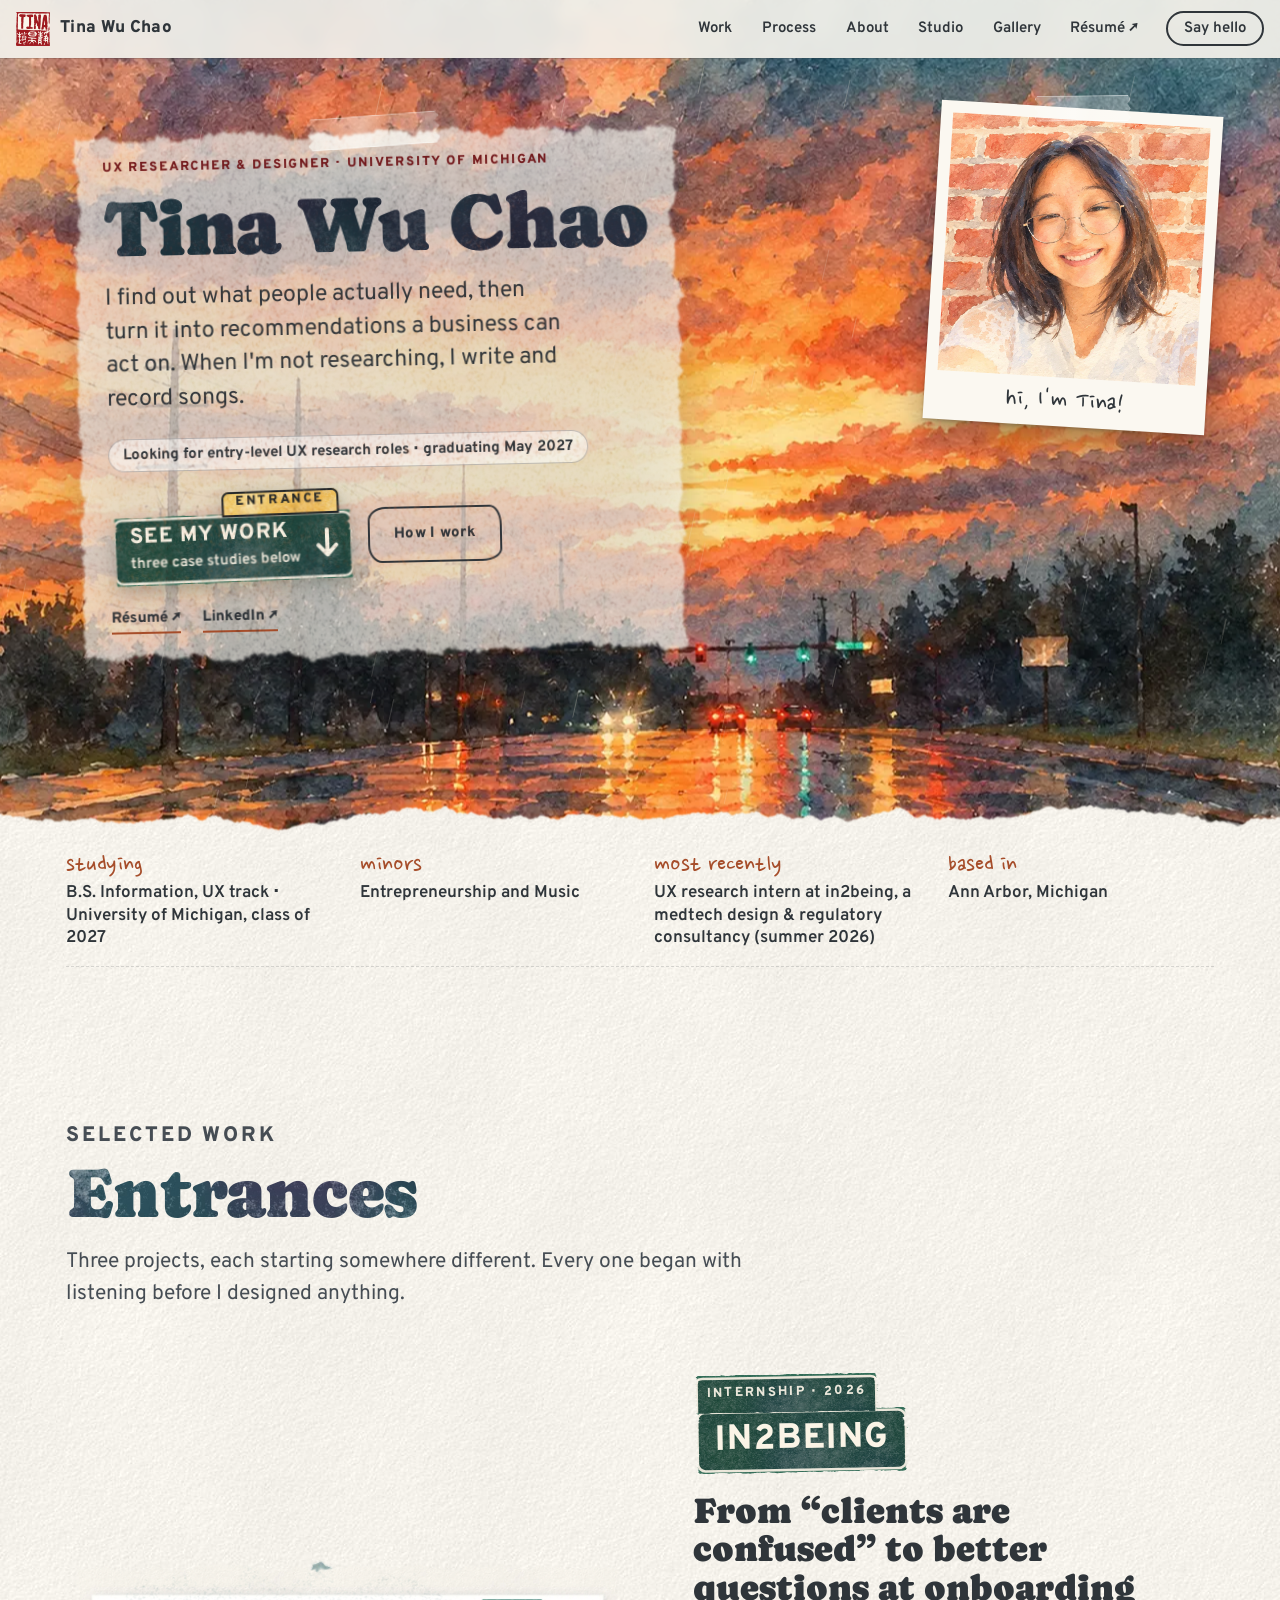
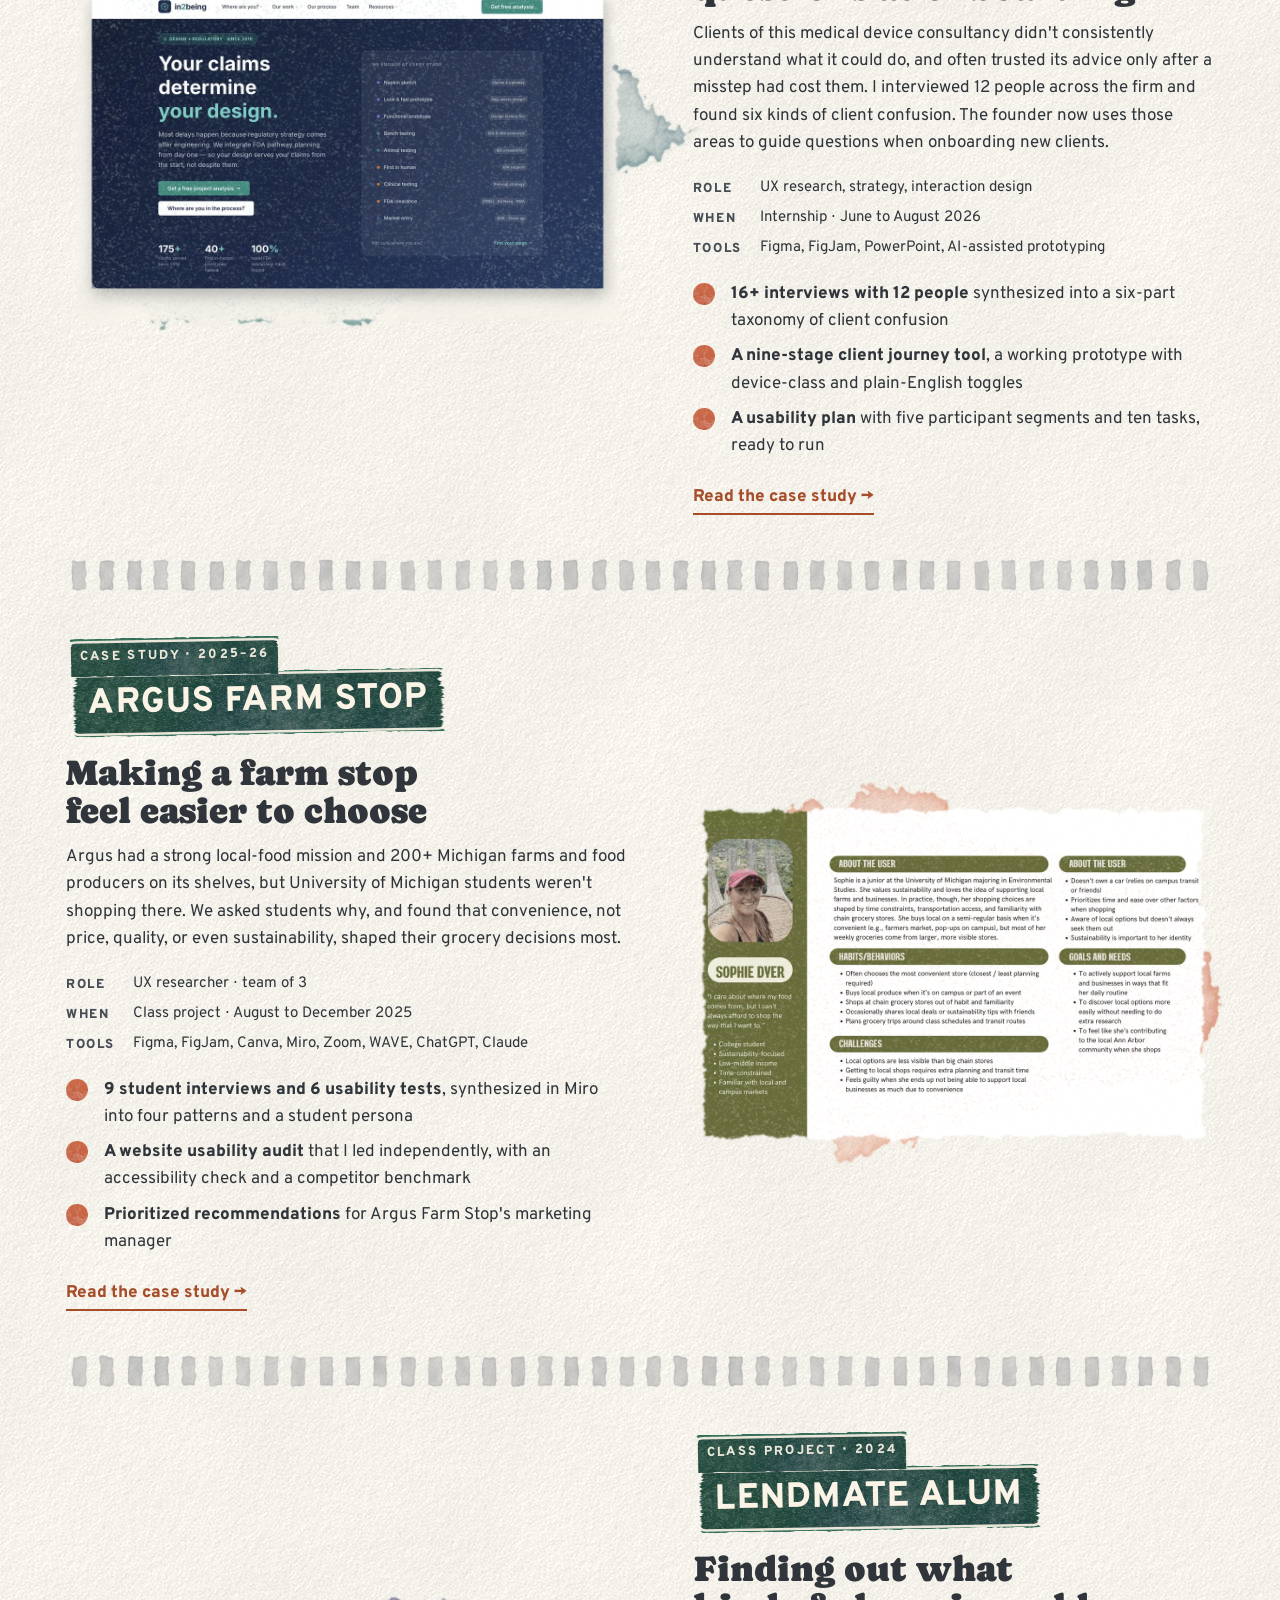
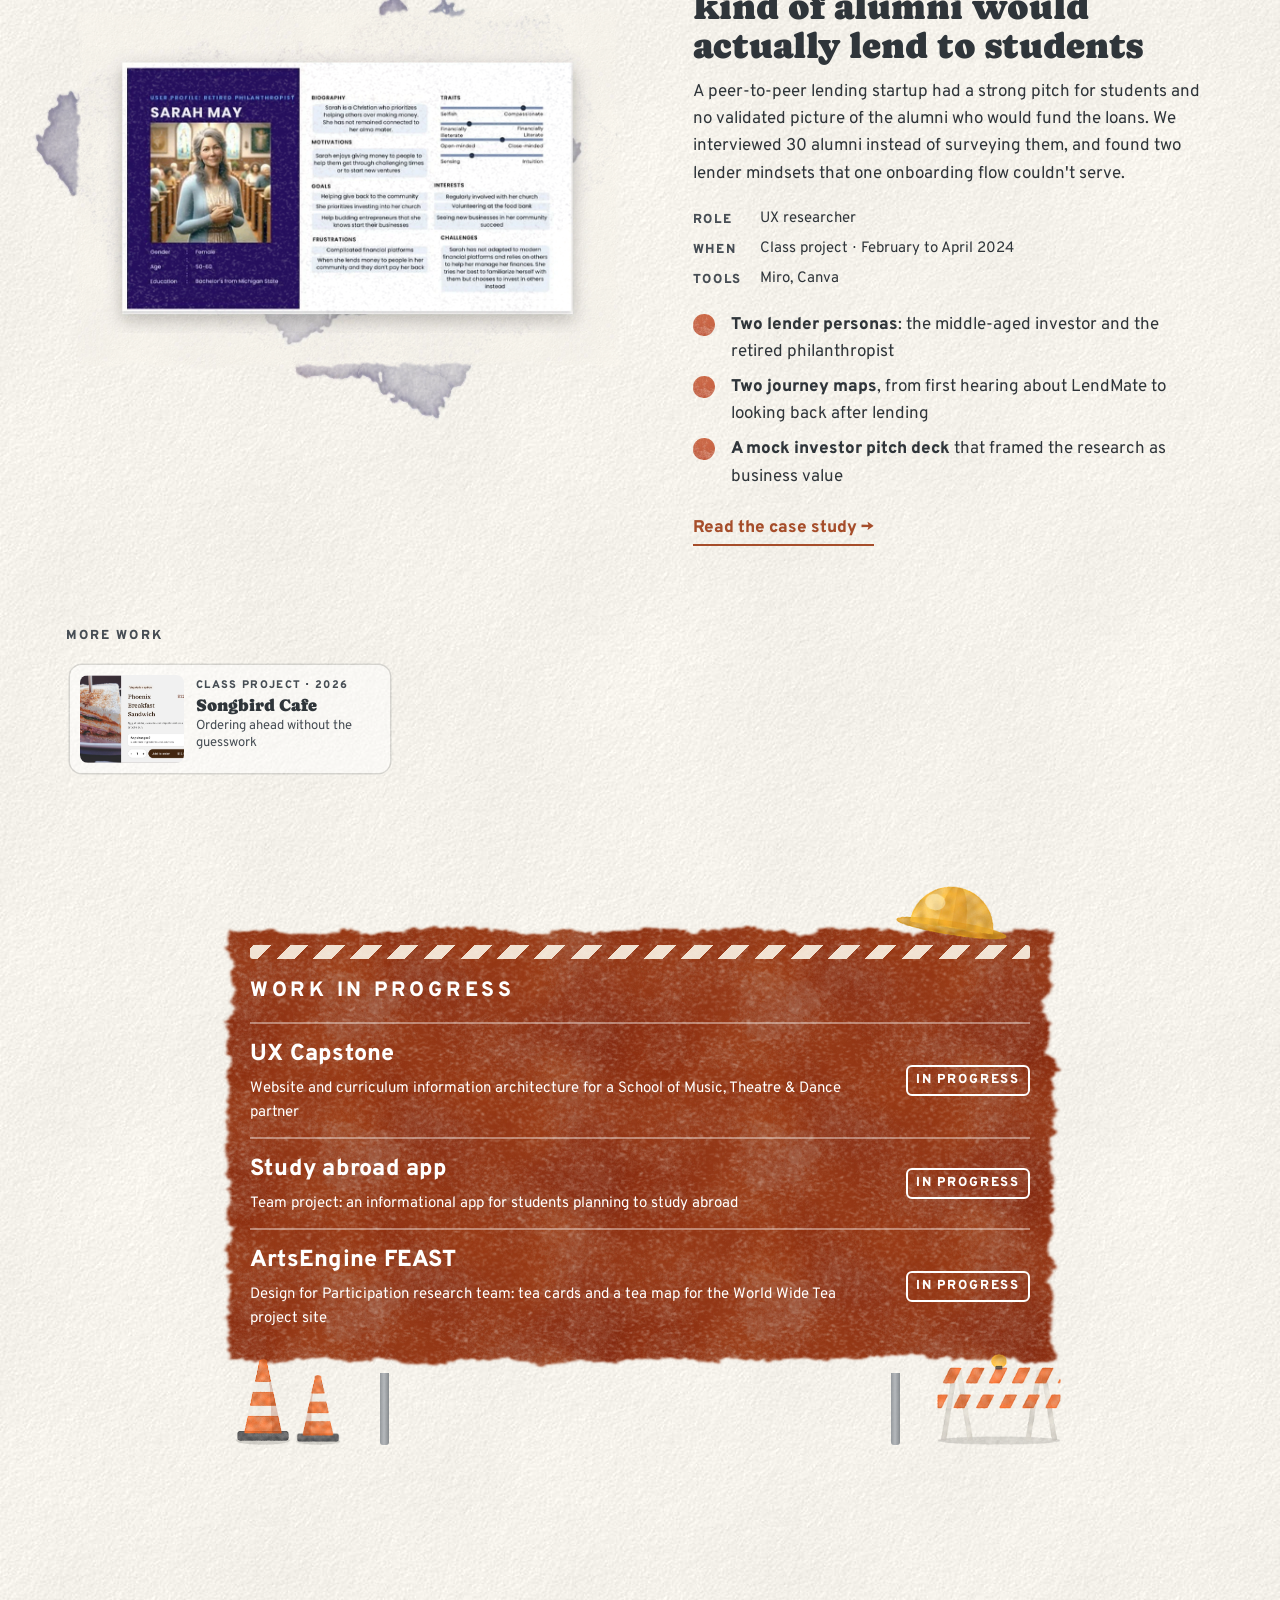
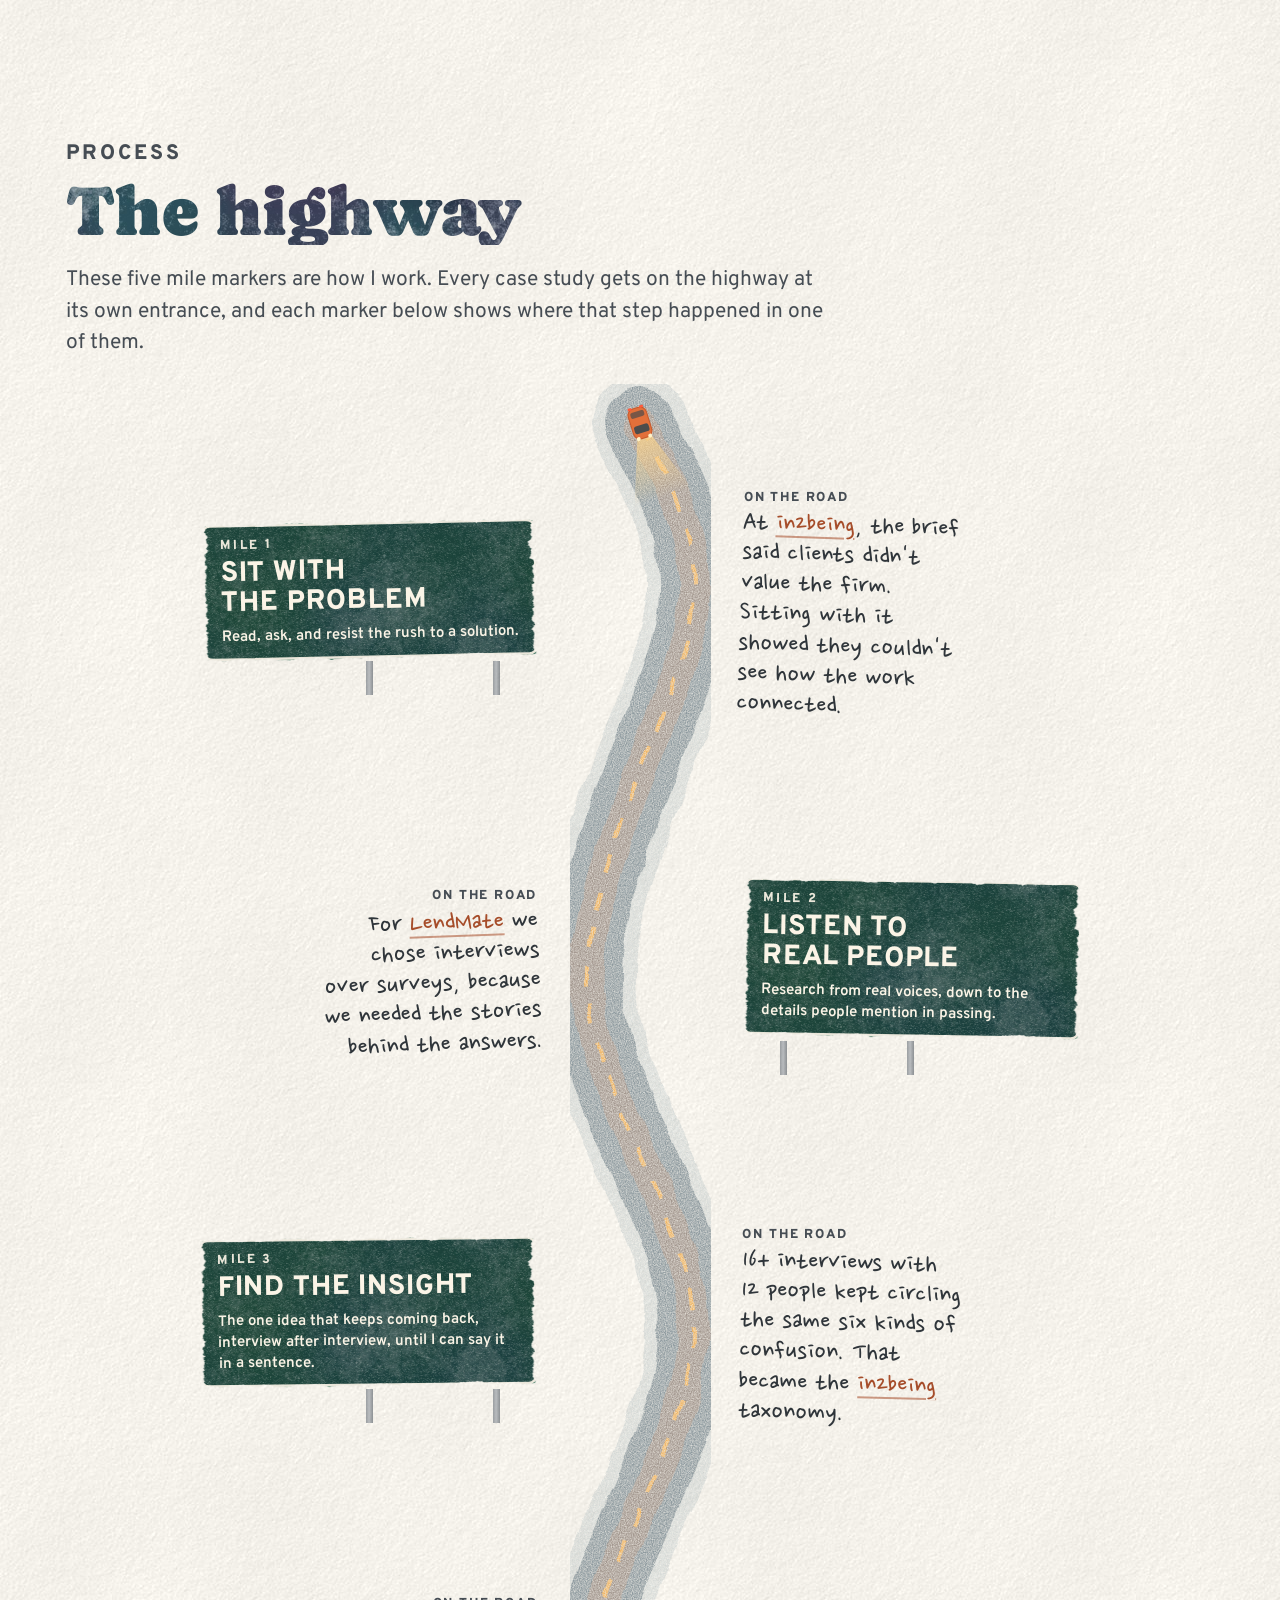
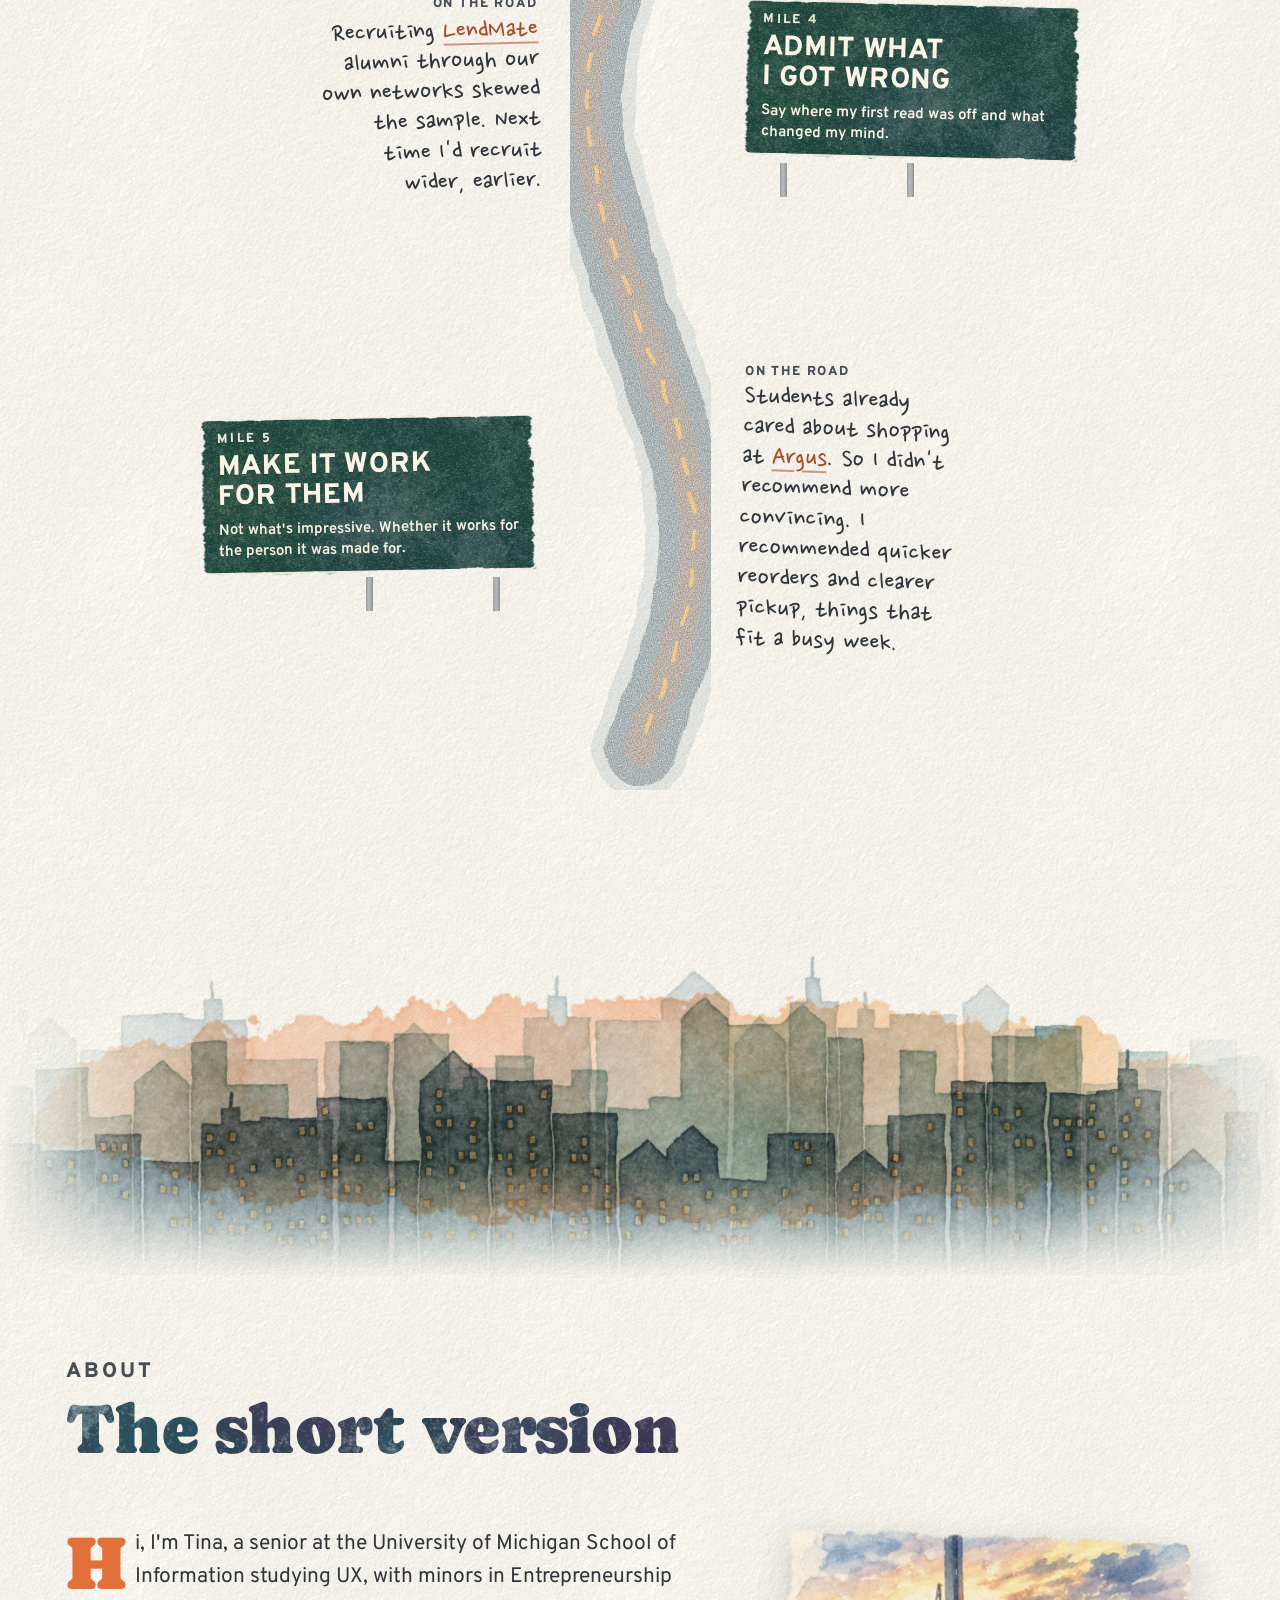
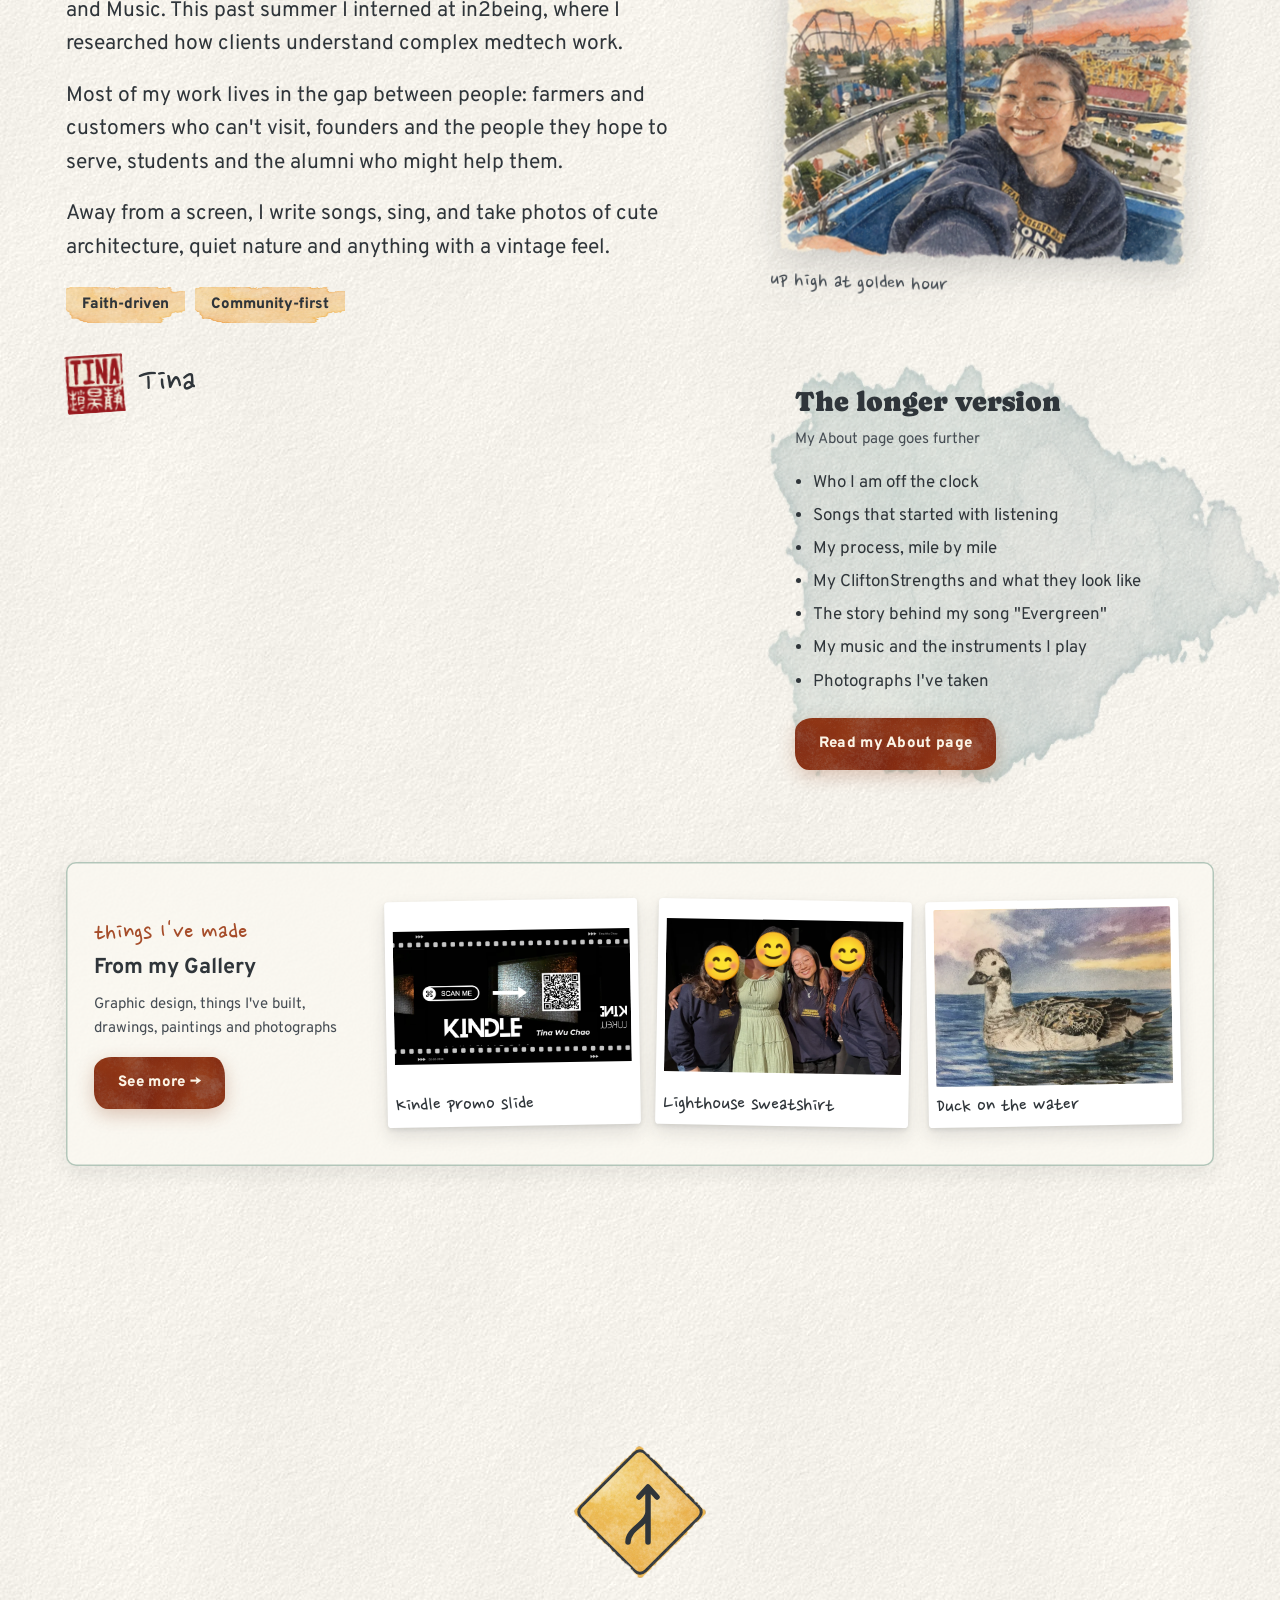
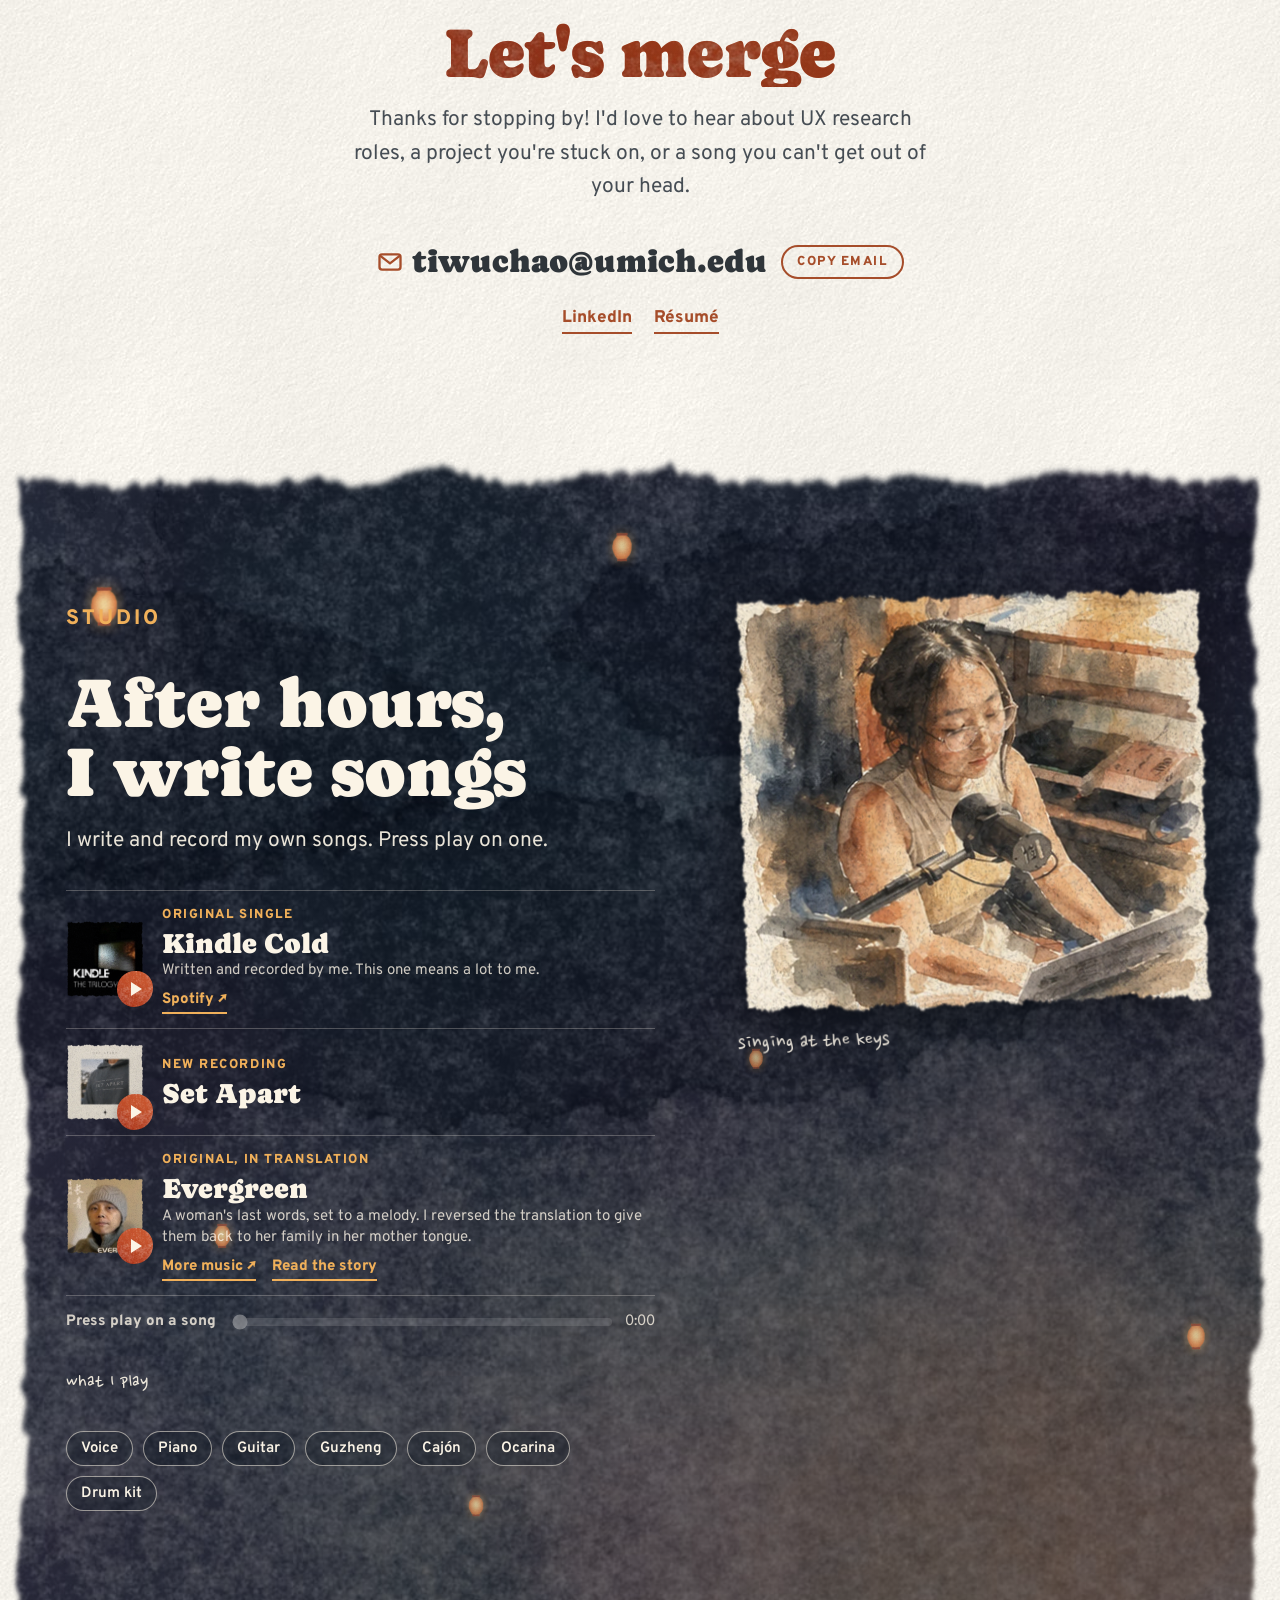
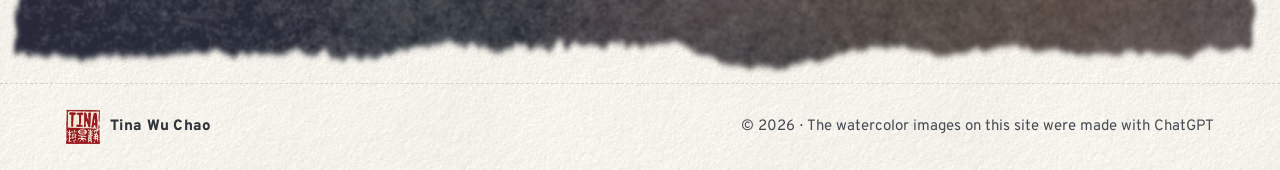
==== commit d8612dfc: "in2being: the founder (not the whole team) uses the six areas Matches the résumé and what Tina can v" ====
--- a/index.html
+++ b/index.html
@@ -133,7 +133,7 @@
               <span class="sign"><span class="big">in2being</span></span>
             </div>
             <h3>From “clients are confused” to better questions at onboarding</h3>
-            <p>Clients of this medical device consultancy didn't consistently understand what it could do, and often trusted its advice only after a misstep had cost them. I interviewed 12 people across the firm and found six kinds of client confusion. The team now uses those areas to guide its questions when onboarding new clients.</p>
+            <p>Clients of this medical device consultancy didn't consistently understand what it could do, and often trusted its advice only after a misstep had cost them. I interviewed 12 people across the firm and found six kinds of client confusion. The founder now uses those areas to guide questions when onboarding new clients.</p>
             <dl class="facts">
               <dt>Role</dt><dd>UX research, strategy, interaction design</dd>
               <dt>When</dt><dd>Internship · June to August 2026</dd>
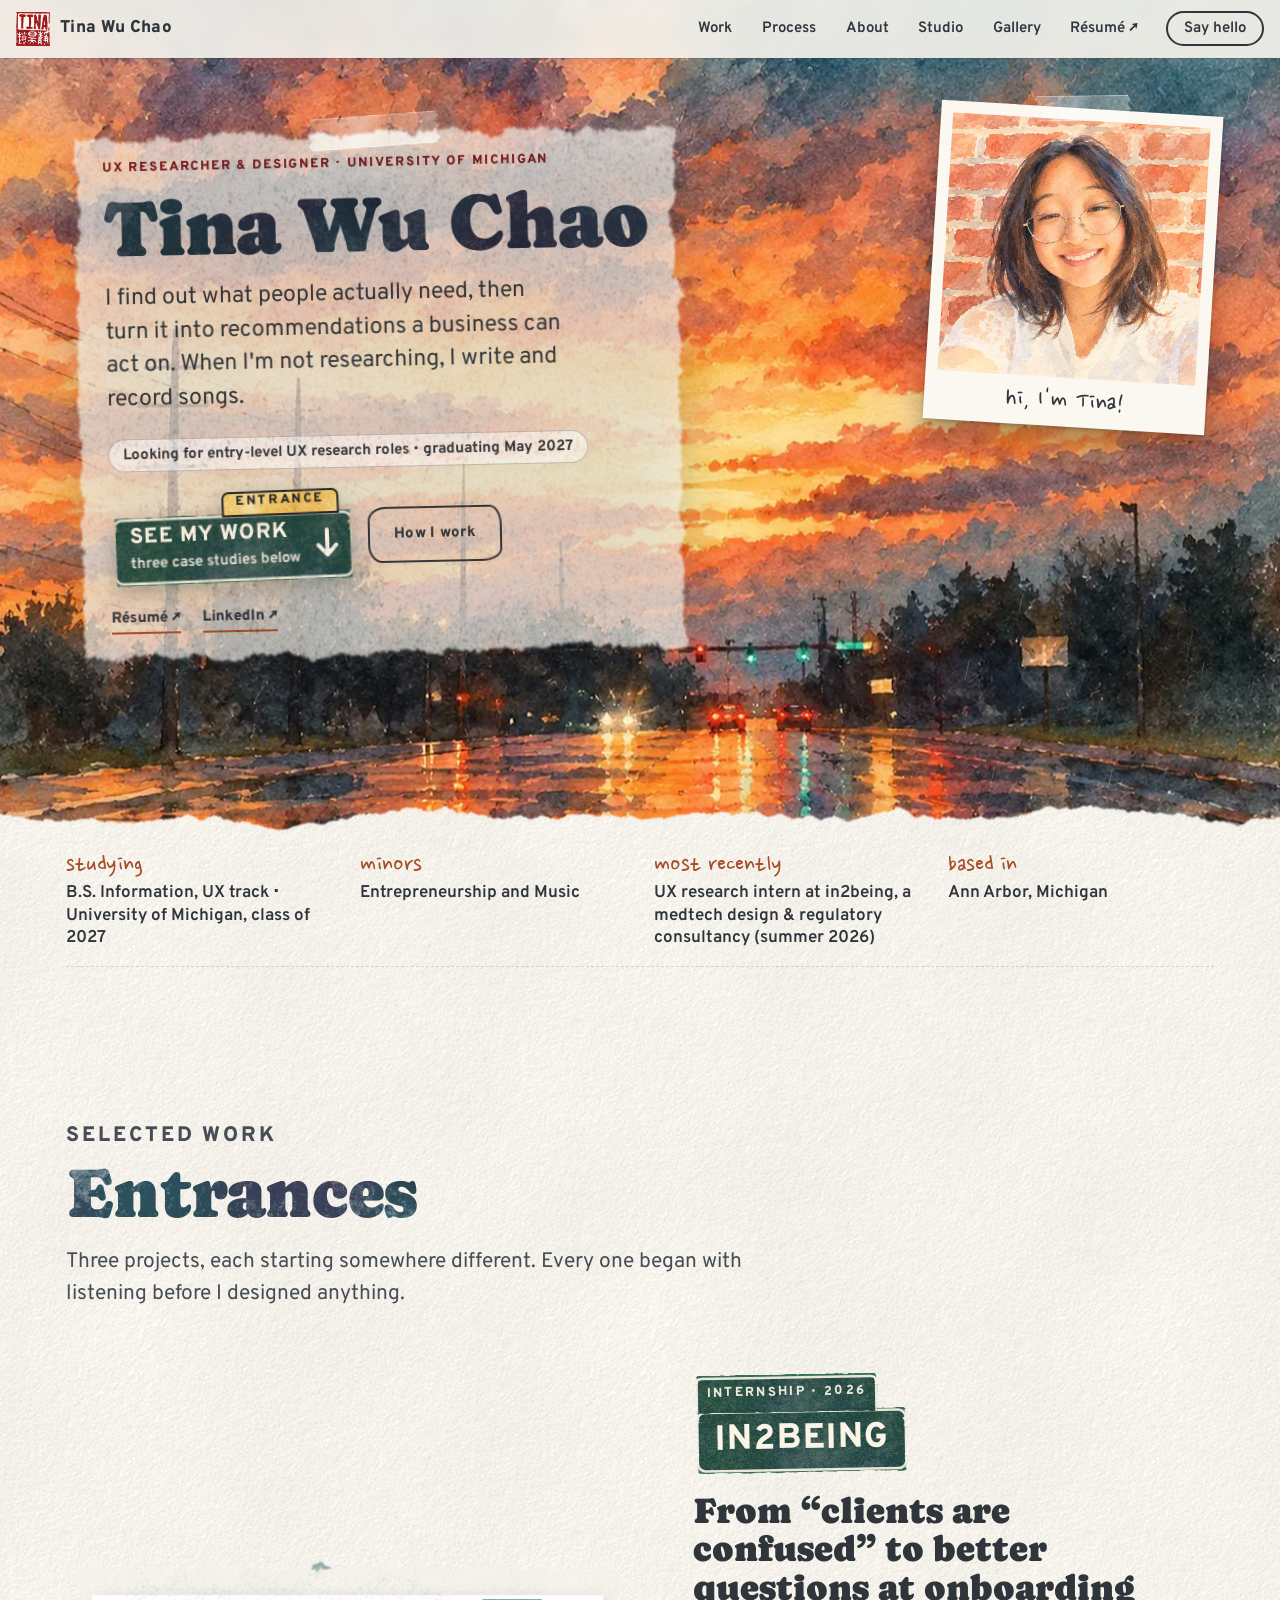
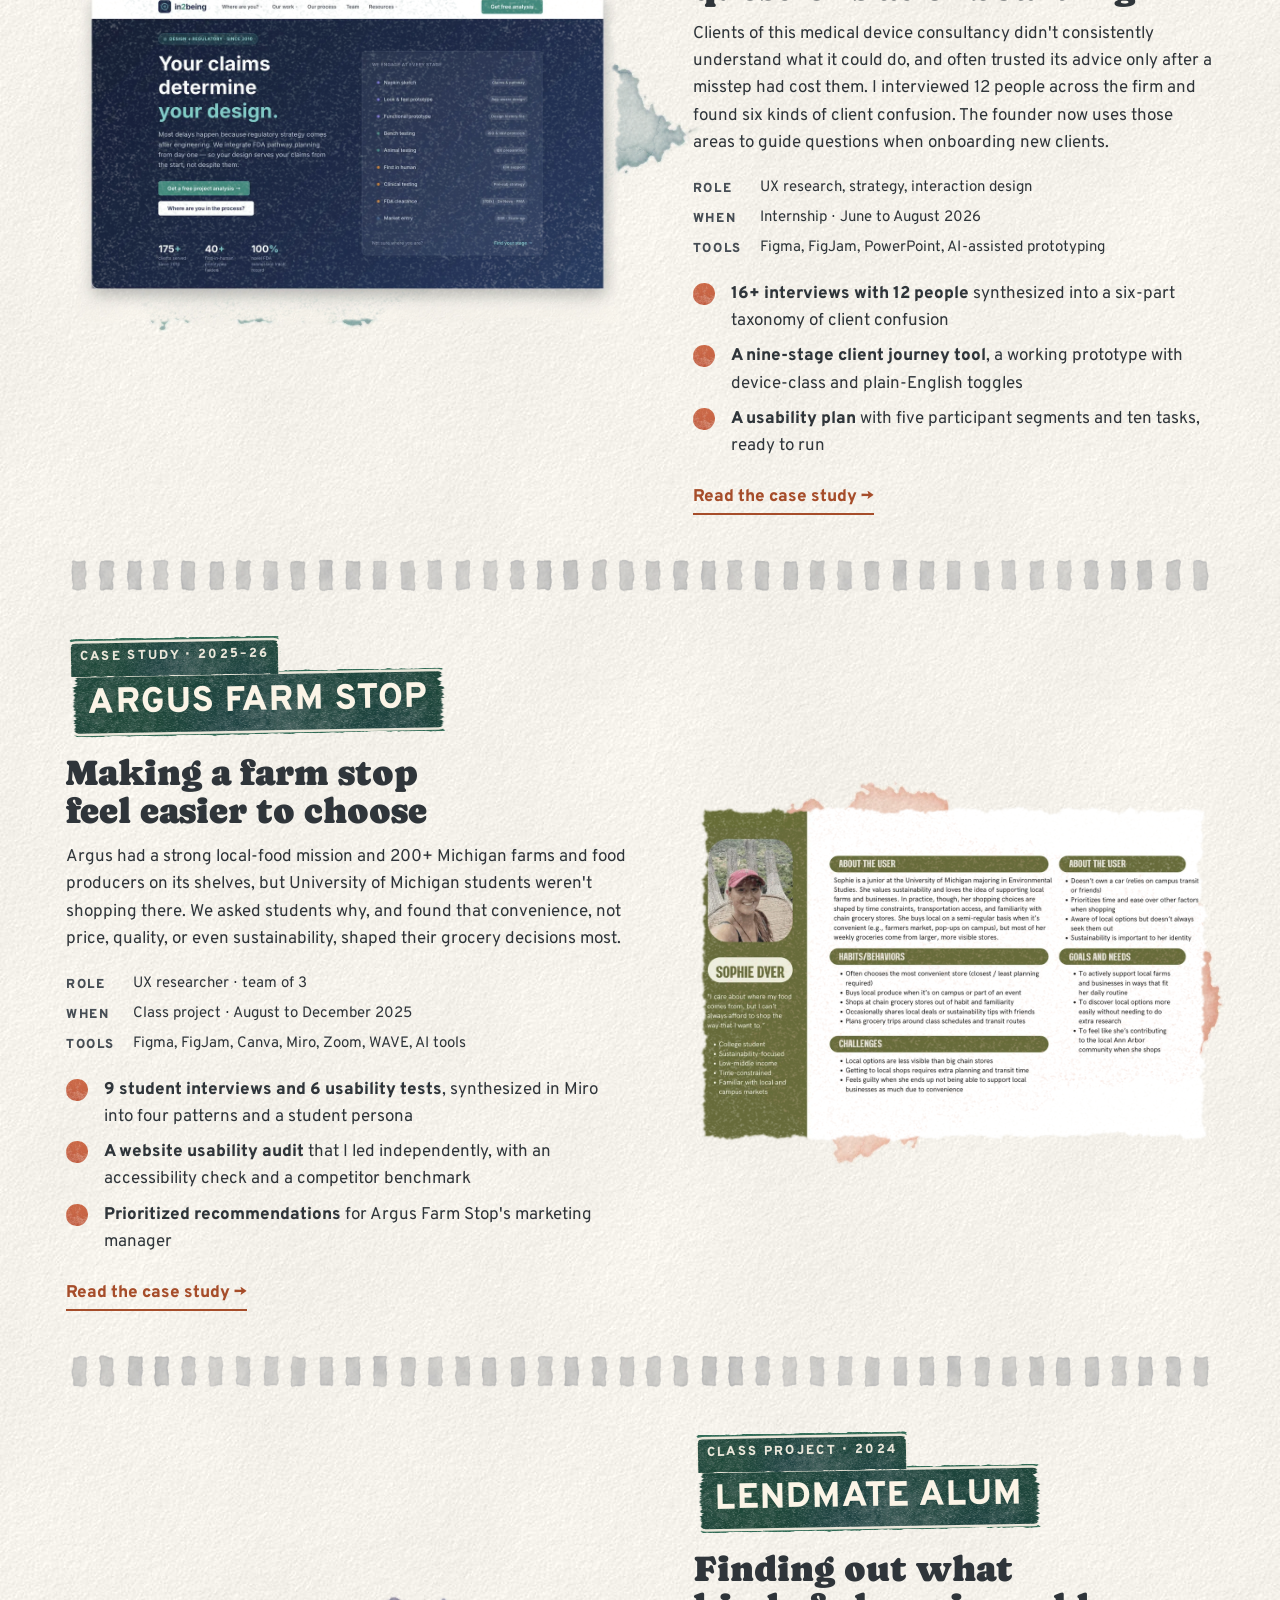
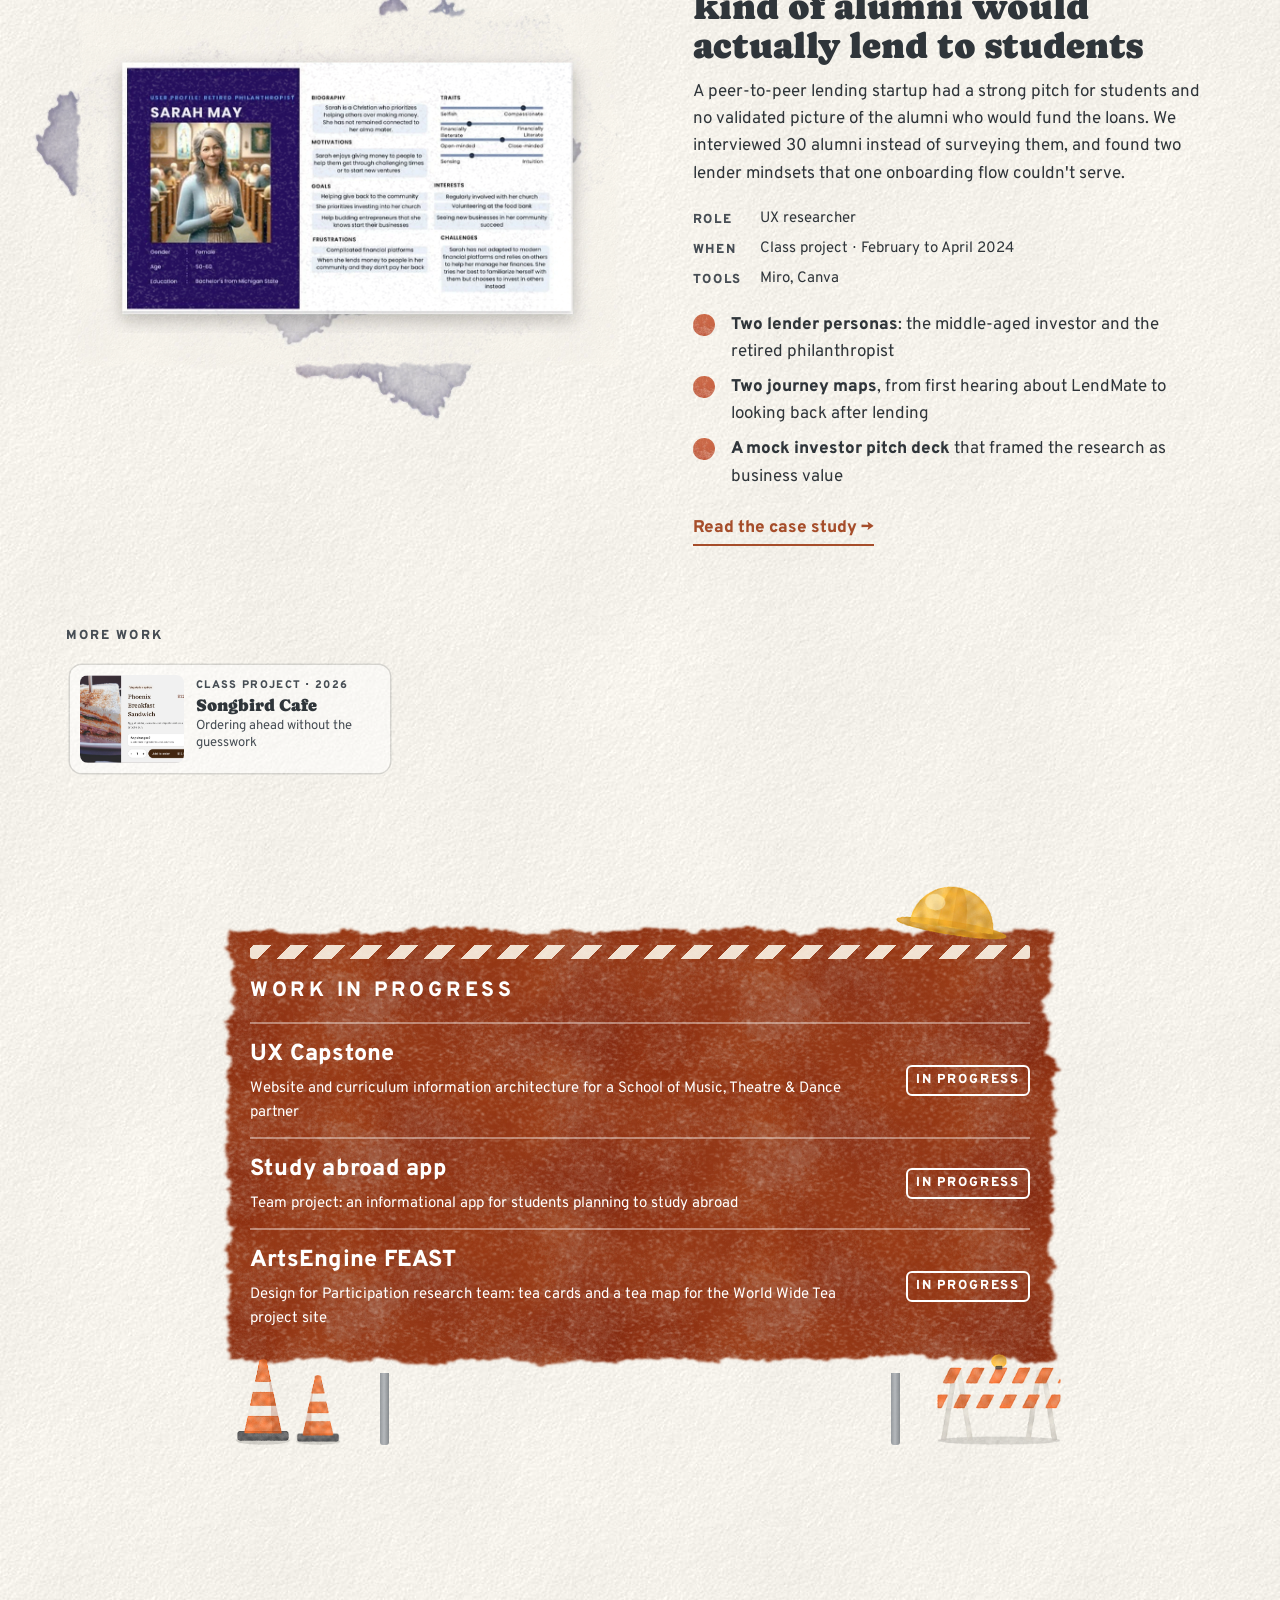
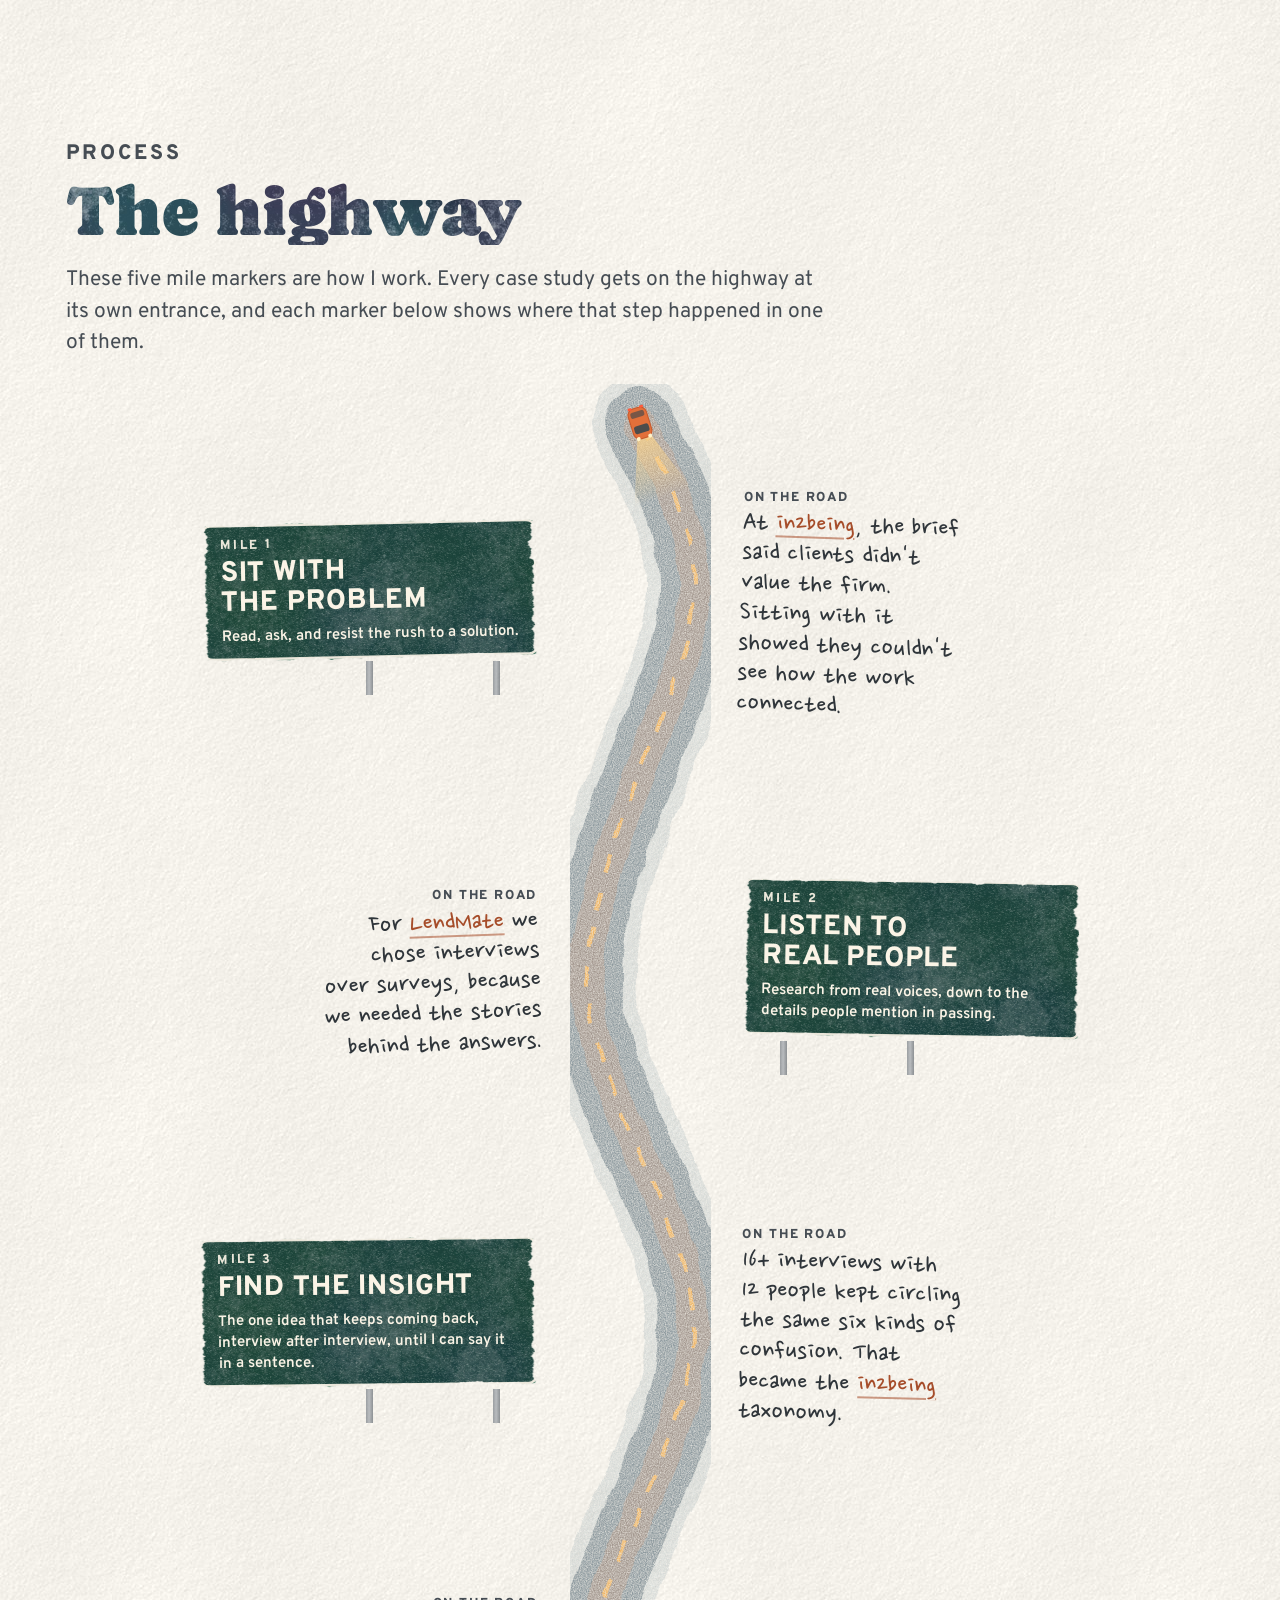
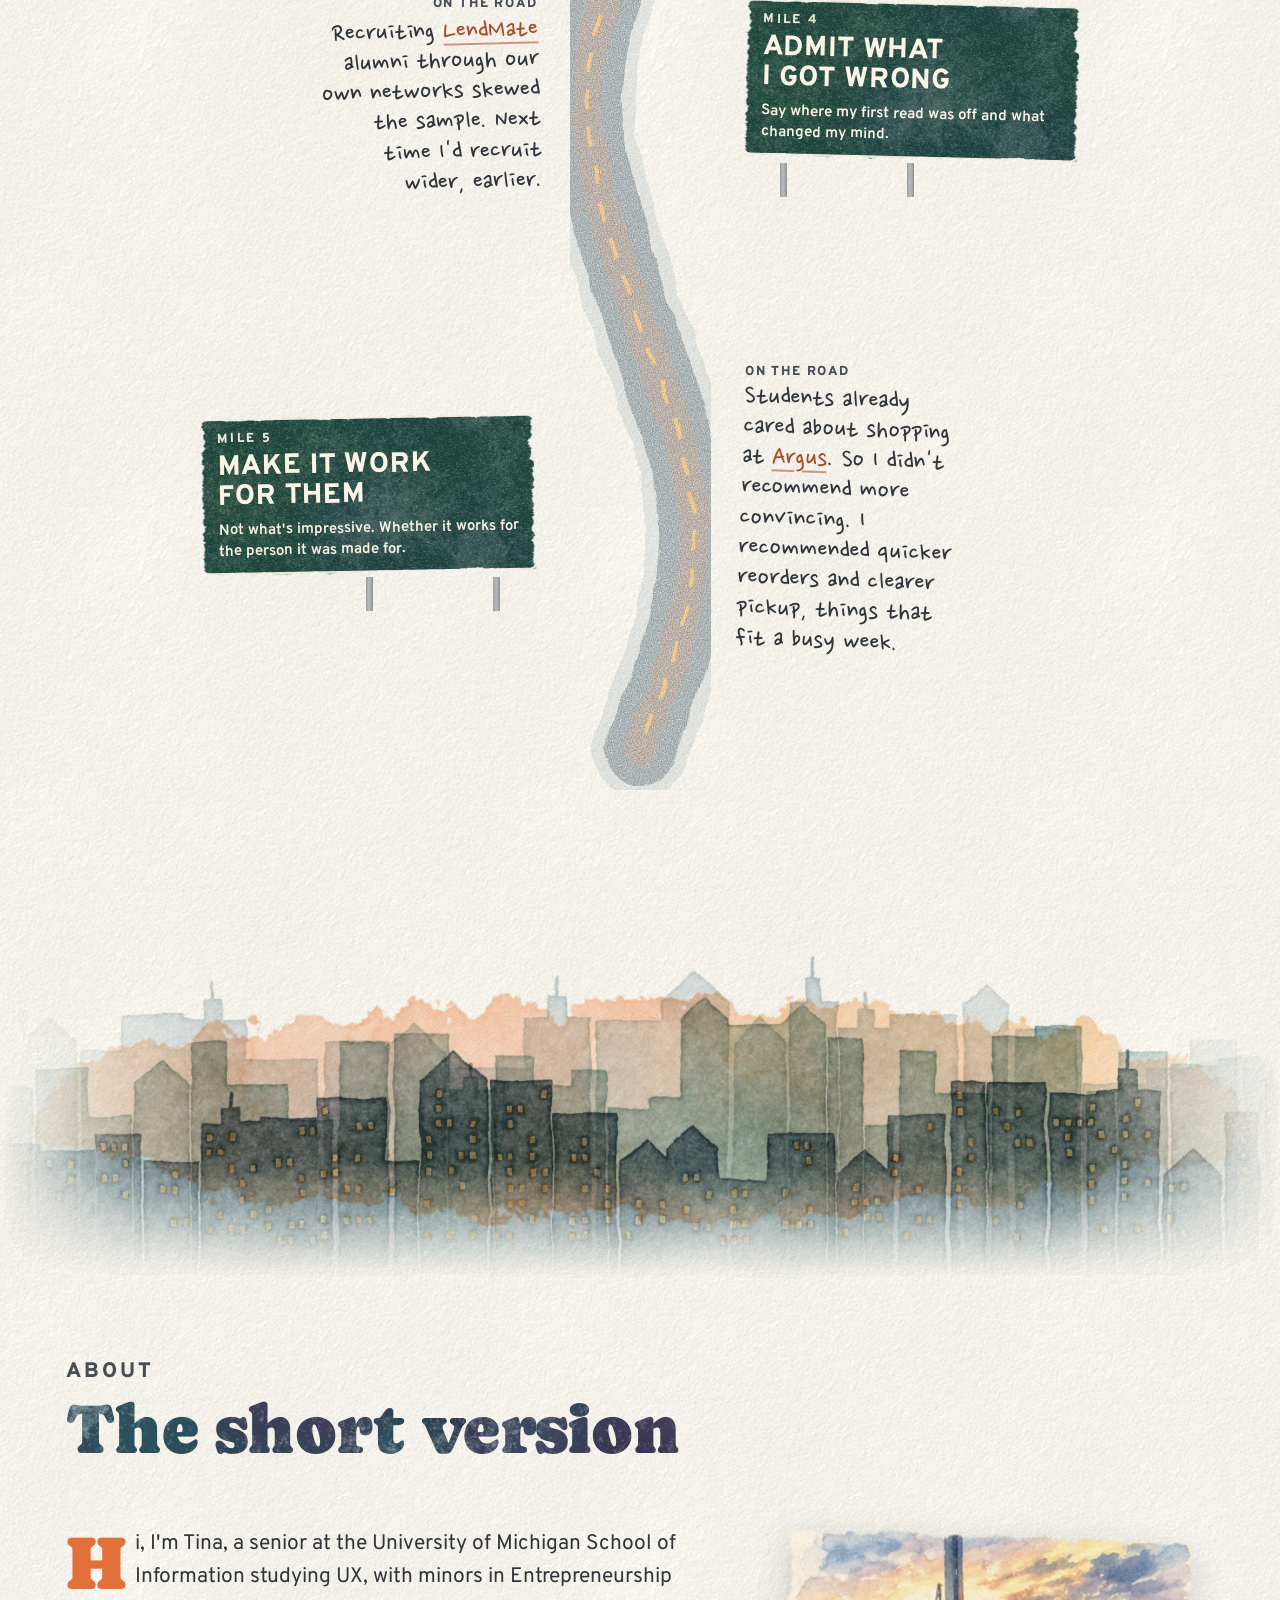
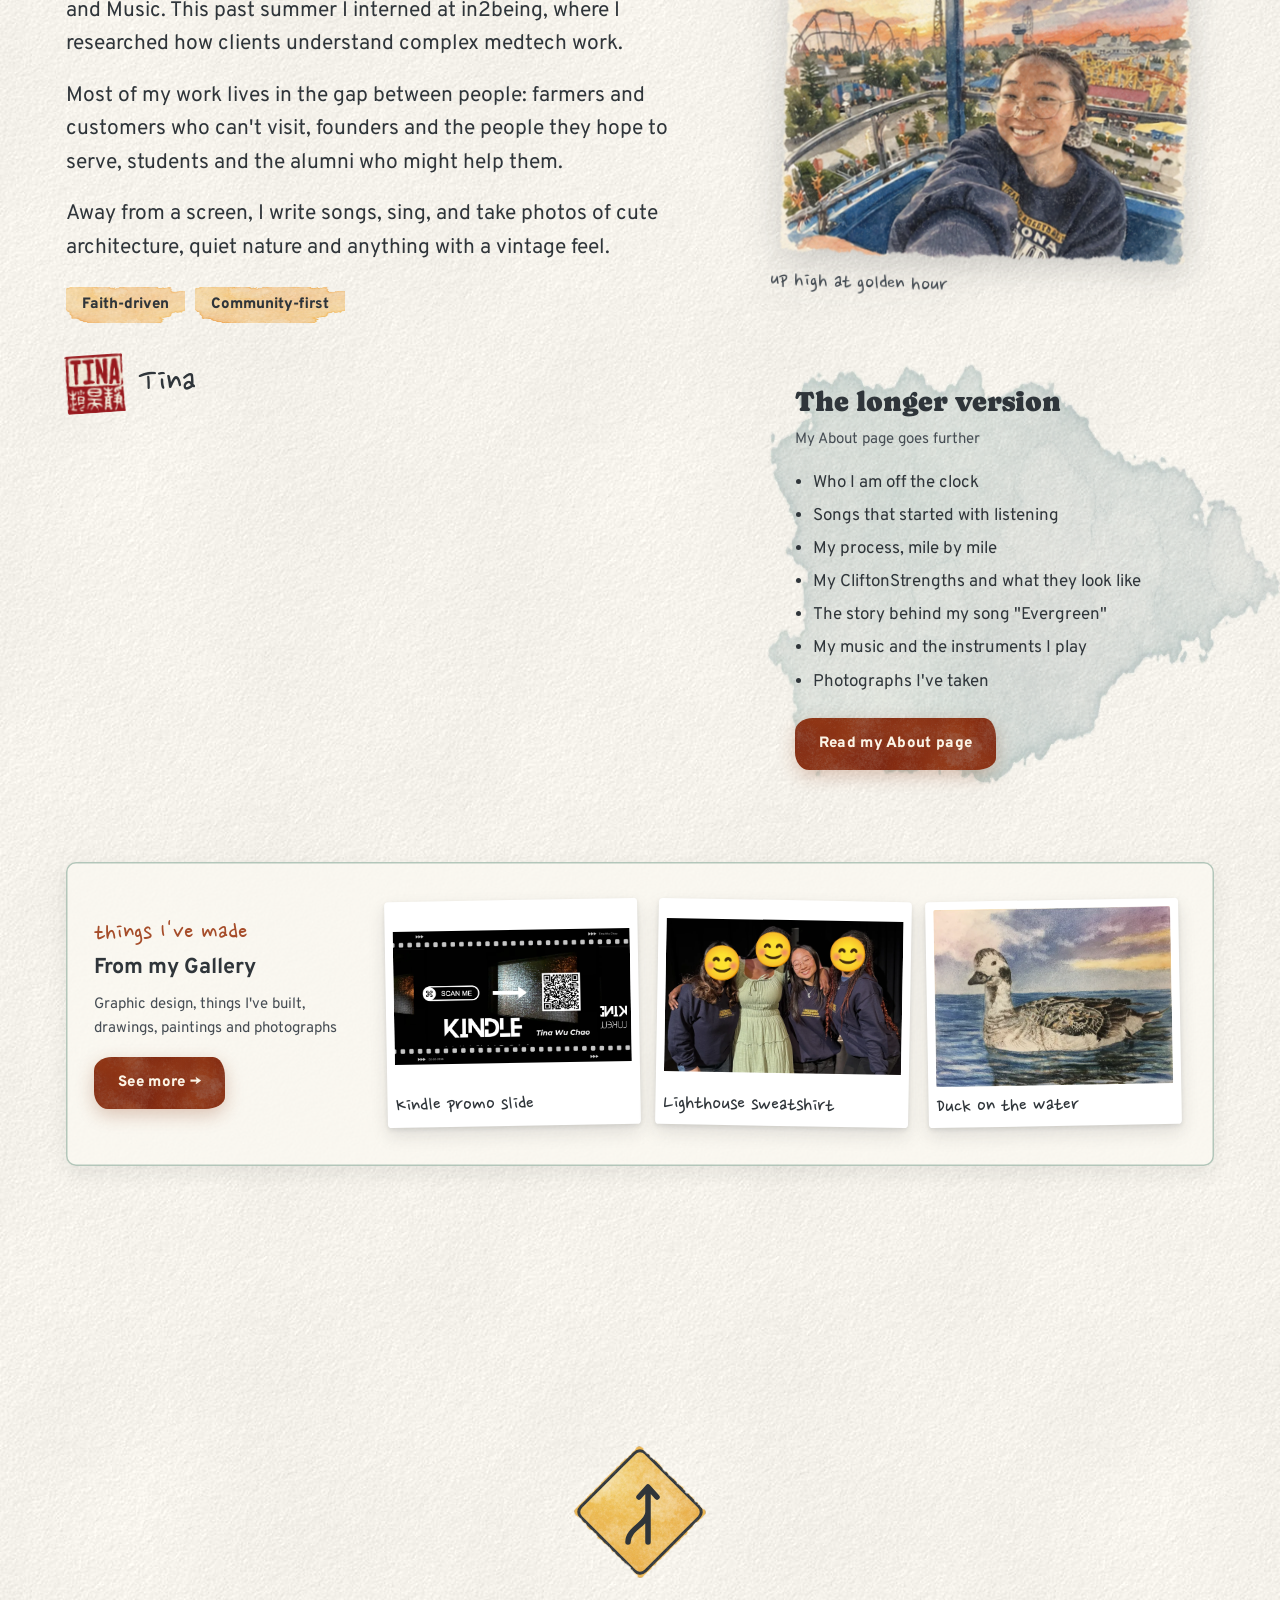
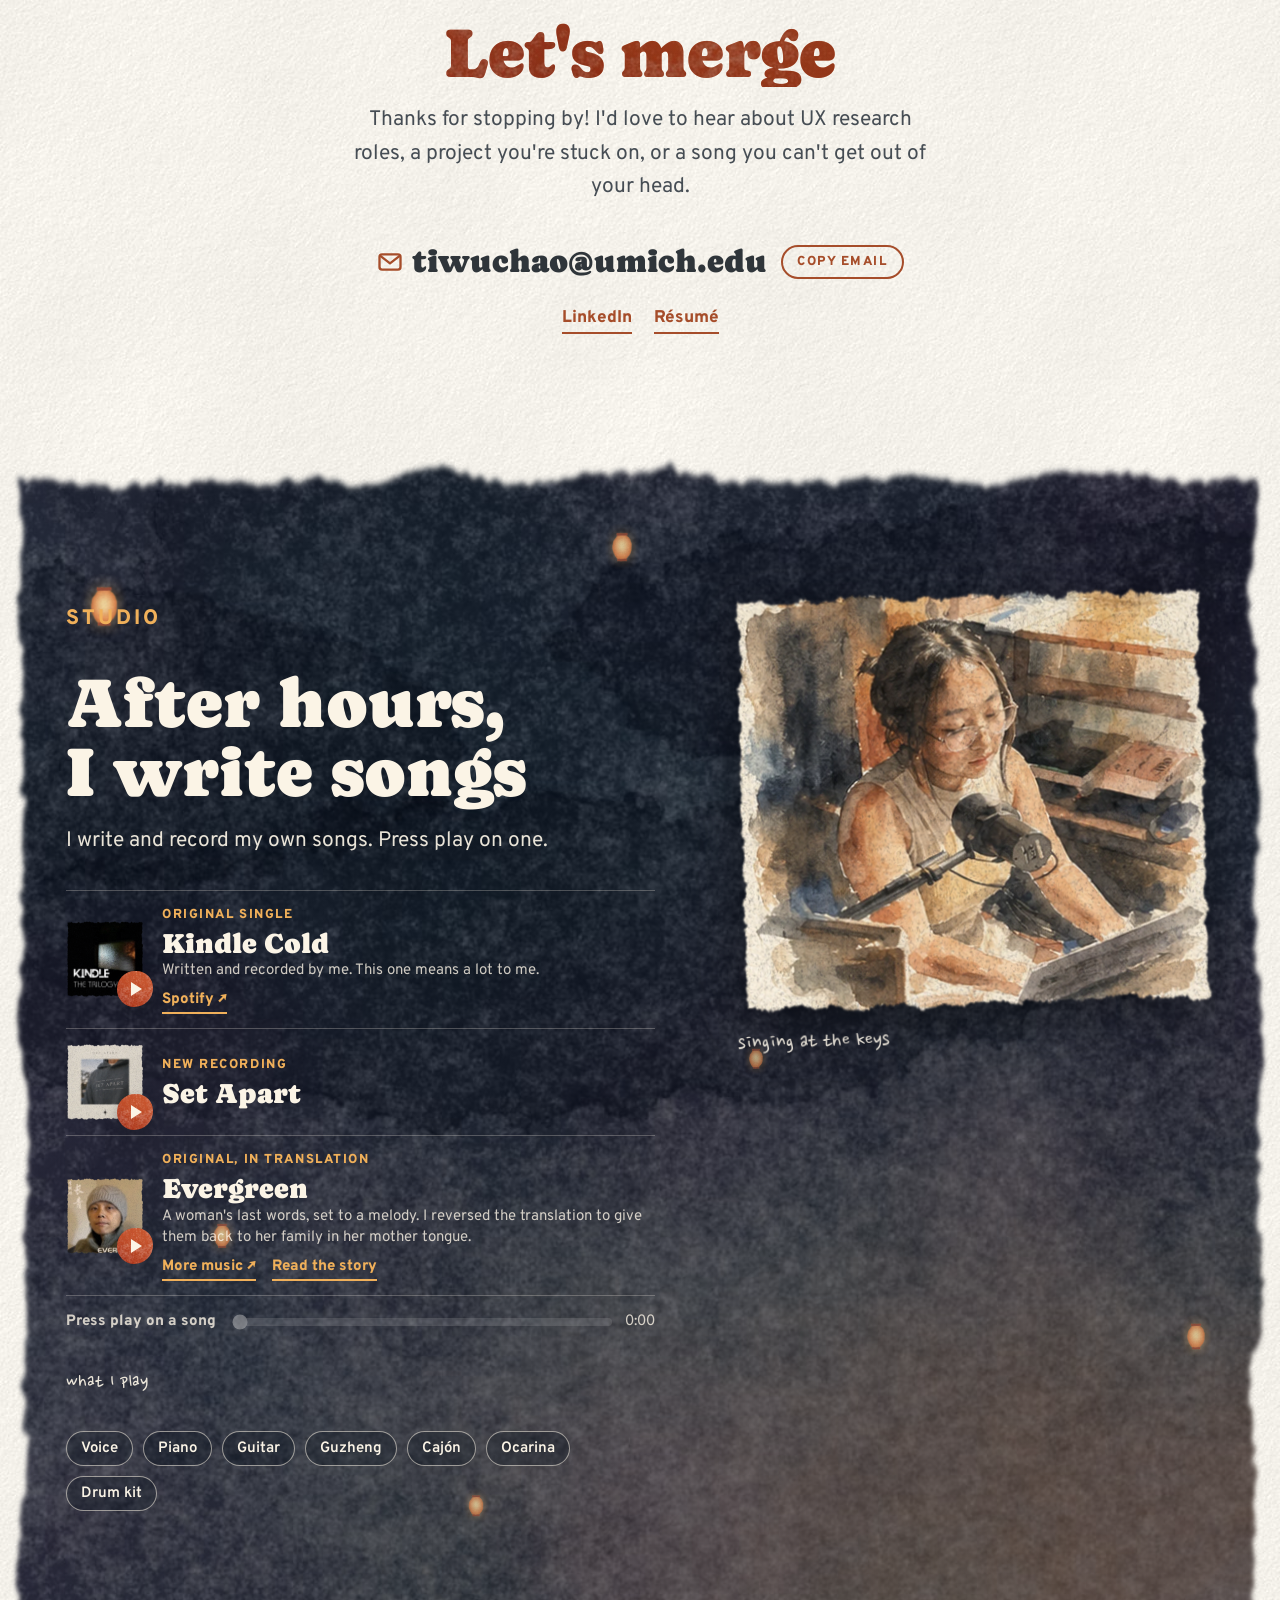
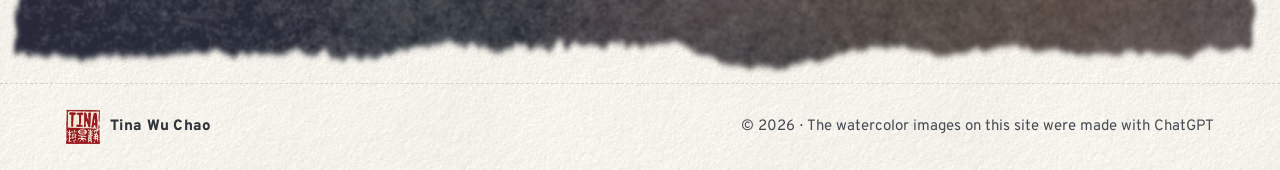
==== commit 22582653: "Argus tools: list "AI tools" instead of naming ChatGPT Co-Authored-By: Claude Opus 5.5 <noreply@anth" ====
--- a/index.html
+++ b/index.html
@@ -163,7 +163,7 @@
             <dl class="facts">
               <dt>Role</dt><dd>UX researcher · team of 3</dd>
               <dt>When</dt><dd>Class project · August to December 2025</dd>
-              <dt>Tools</dt><dd>Figma, FigJam, Canva, Miro, Zoom, WAVE, ChatGPT, Claude</dd>
+              <dt>Tools</dt><dd>Figma, FigJam, Canva, Miro, Zoom, WAVE, AI tools</dd>
             </dl>
             <ul class="markers">
               <li><span><b>9 student interviews and 6 usability tests</b>, synthesized in Miro into four patterns and a student persona</span></li>
--- a/css/site.css
+++ b/css/site.css
@@ -1299,3 +1299,15 @@
 /* Contact: small envelope icon beside the email address */
 .email-wrap { display: inline-flex; align-items: center; gap: .45em; min-width: 0; }
 .email-icon { width: clamp(1.3rem, 3.4vw, 1.75rem); height: auto; flex: none; fill: none; stroke: var(--rust); stroke-width: 2; stroke-linecap: round; stroke-linejoin: round; }
+
+/* Case study header: a taped-on picture beside the title, filling the empty space on the right */
+.cs-art { position: relative; width: 100%; max-width: 560px; margin: 2rem 0 0; justify-self: center; padding: 12px; background: #fbf9f4;
+  box-shadow: 0 14px 30px rgba(20, 24, 30, .22); transform: rotate(1.5deg); }
+.cs-art::before { content: ""; position: absolute; top: -14px; left: 50%; width: 120px; height: 30px; margin-left: -60px;
+  background: rgba(255, 255, 255, .6); box-shadow: 0 1px 3px rgba(0, 0, 0, .12); transform: rotate(-3deg); }
+.cs-art img { display: block; width: 100%; height: auto; }
+@media (min-width: 960px) {
+  .cs-head.has-art { grid-template-columns: minmax(0, 1.15fr) minmax(0, 1fr); column-gap: 56px; }
+  .cs-head.has-art > :not(.cs-art) { grid-column: 1; }
+  .cs-head.has-art > .cs-art { grid-column: 2; grid-row: 1 / span 4; align-self: center; margin: 0; }
+}
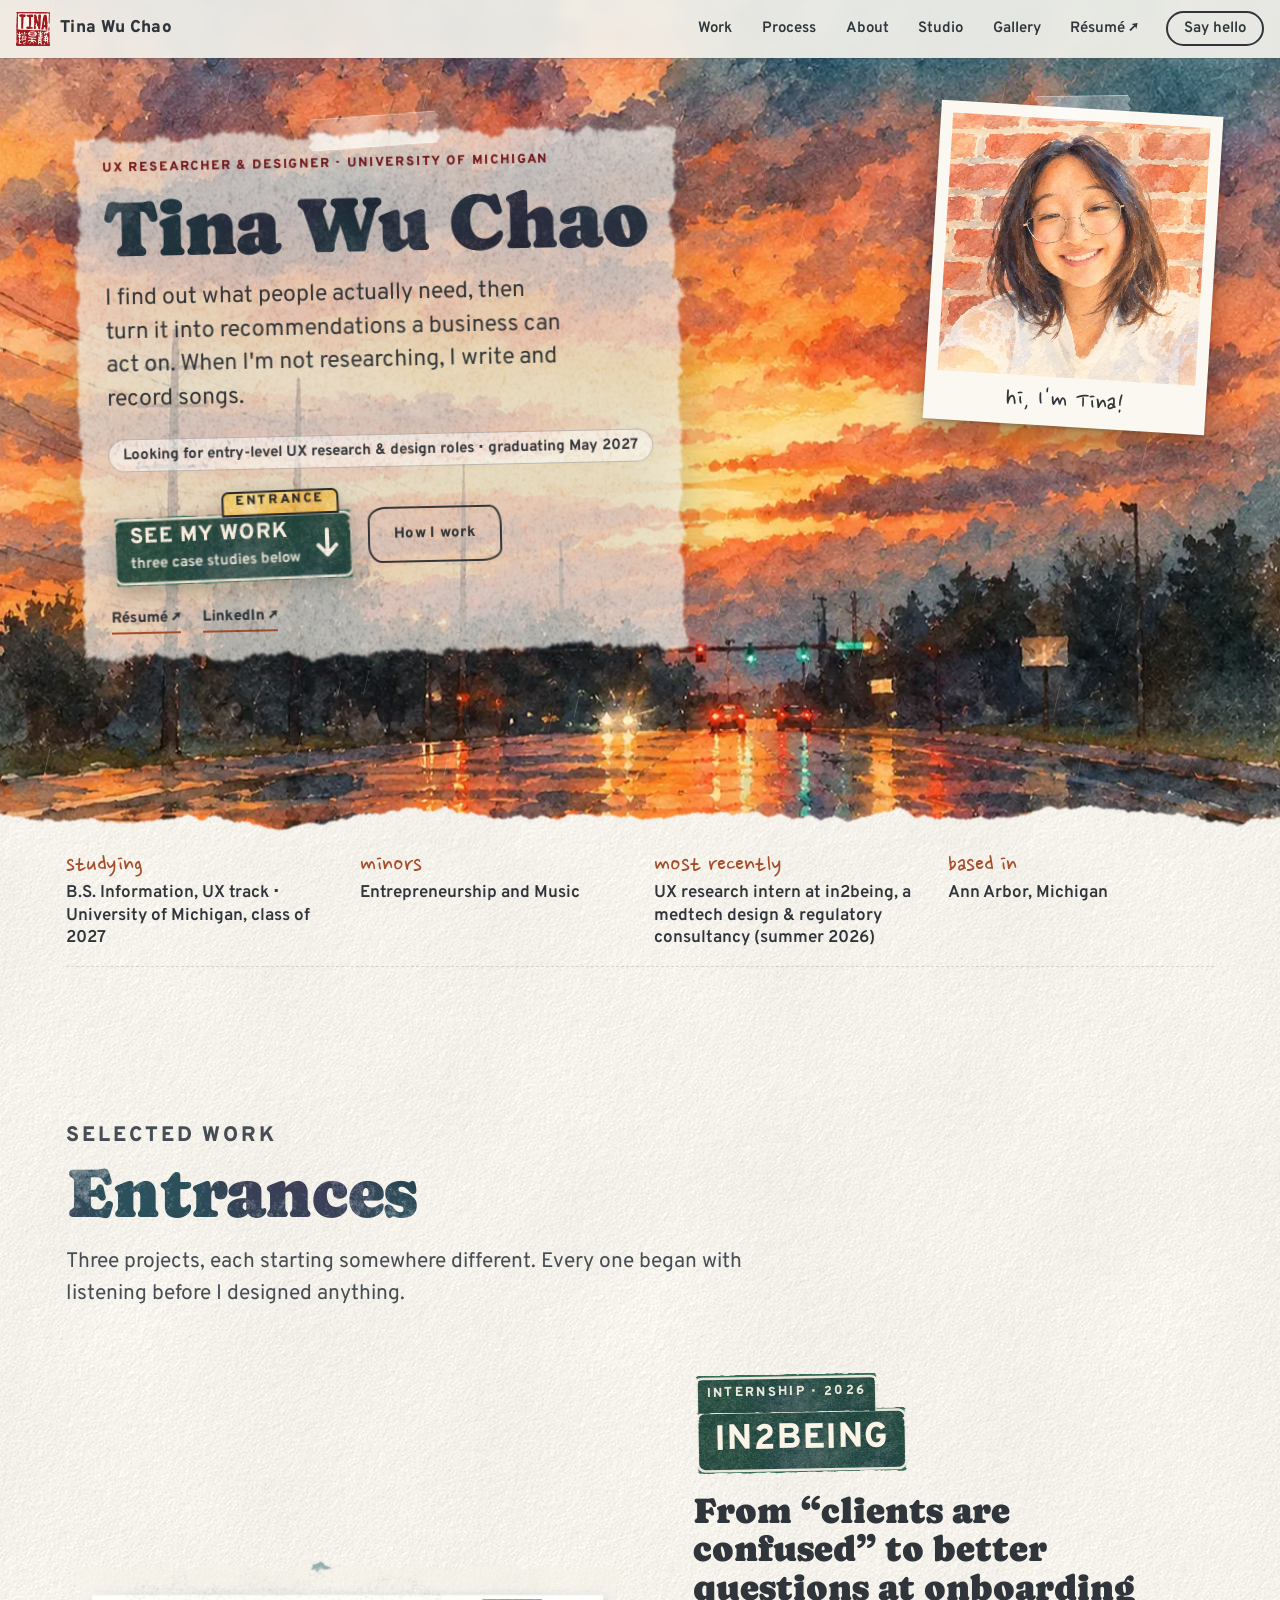
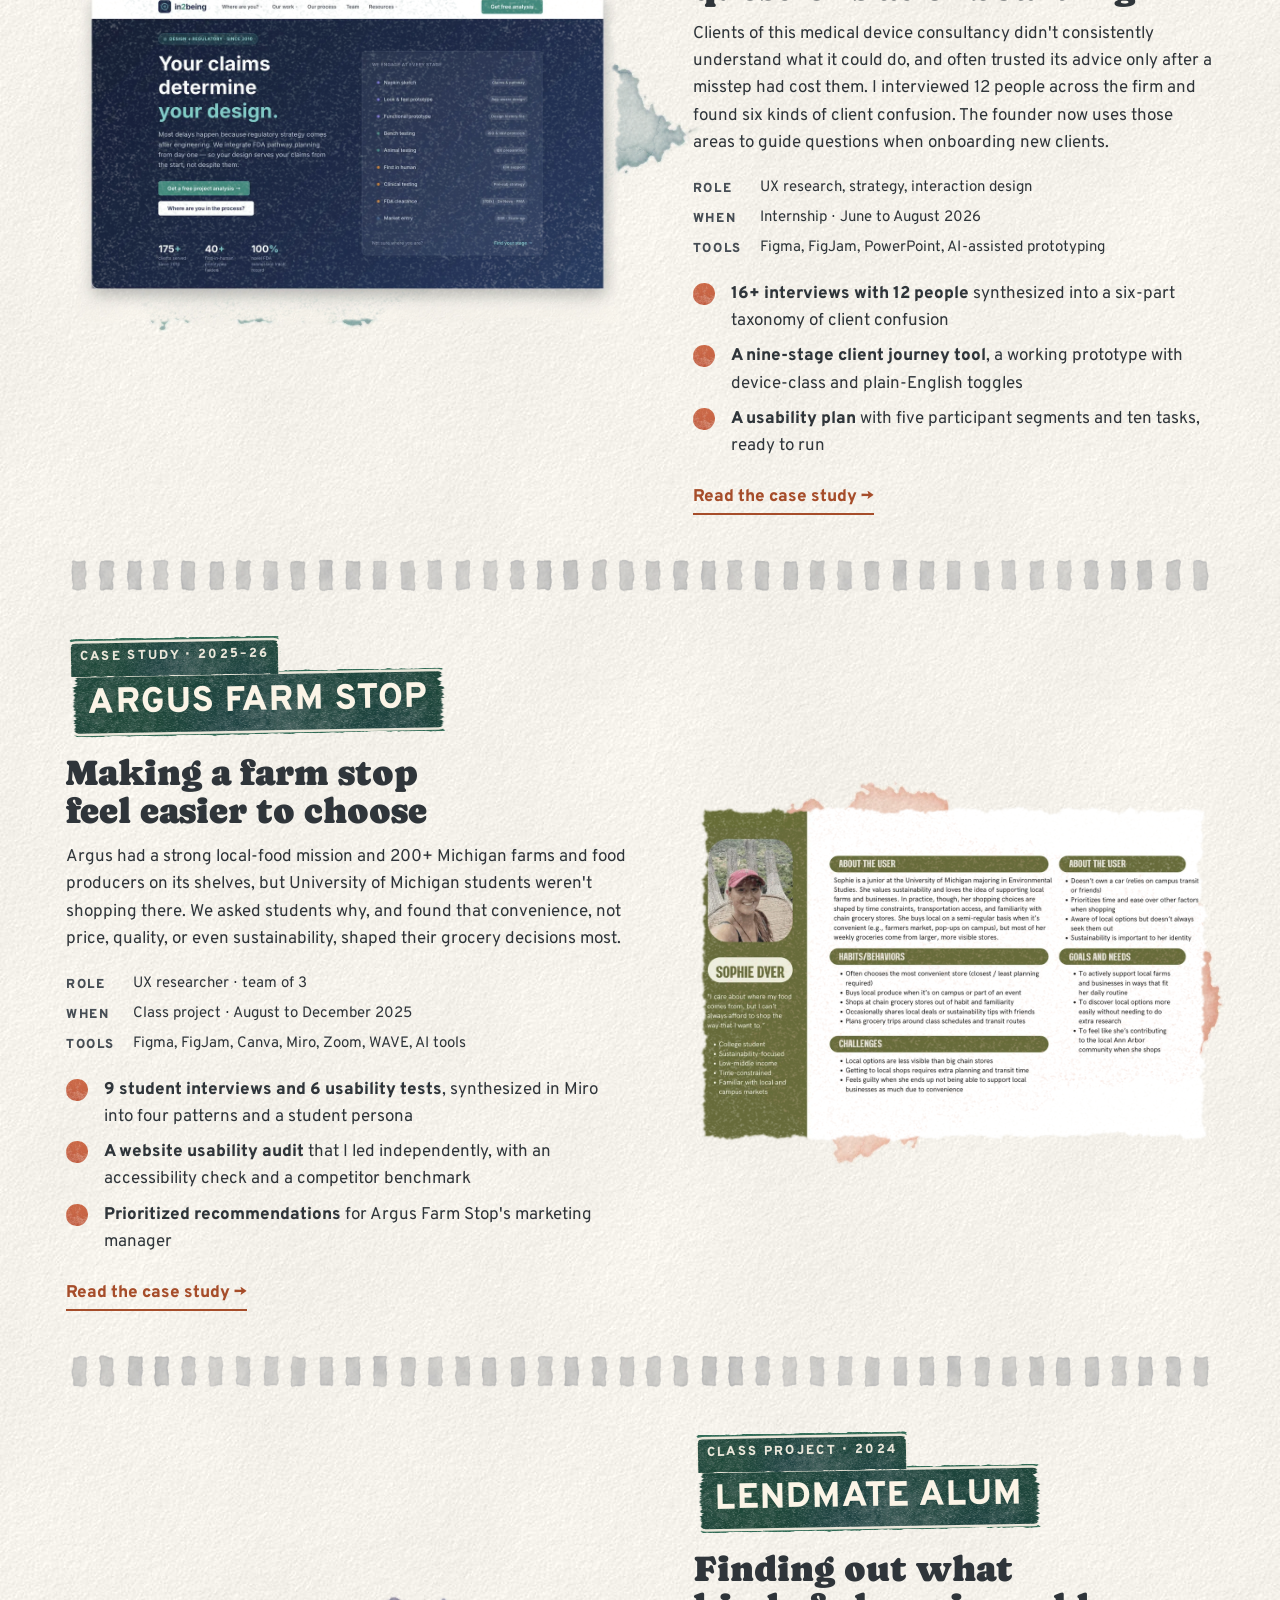
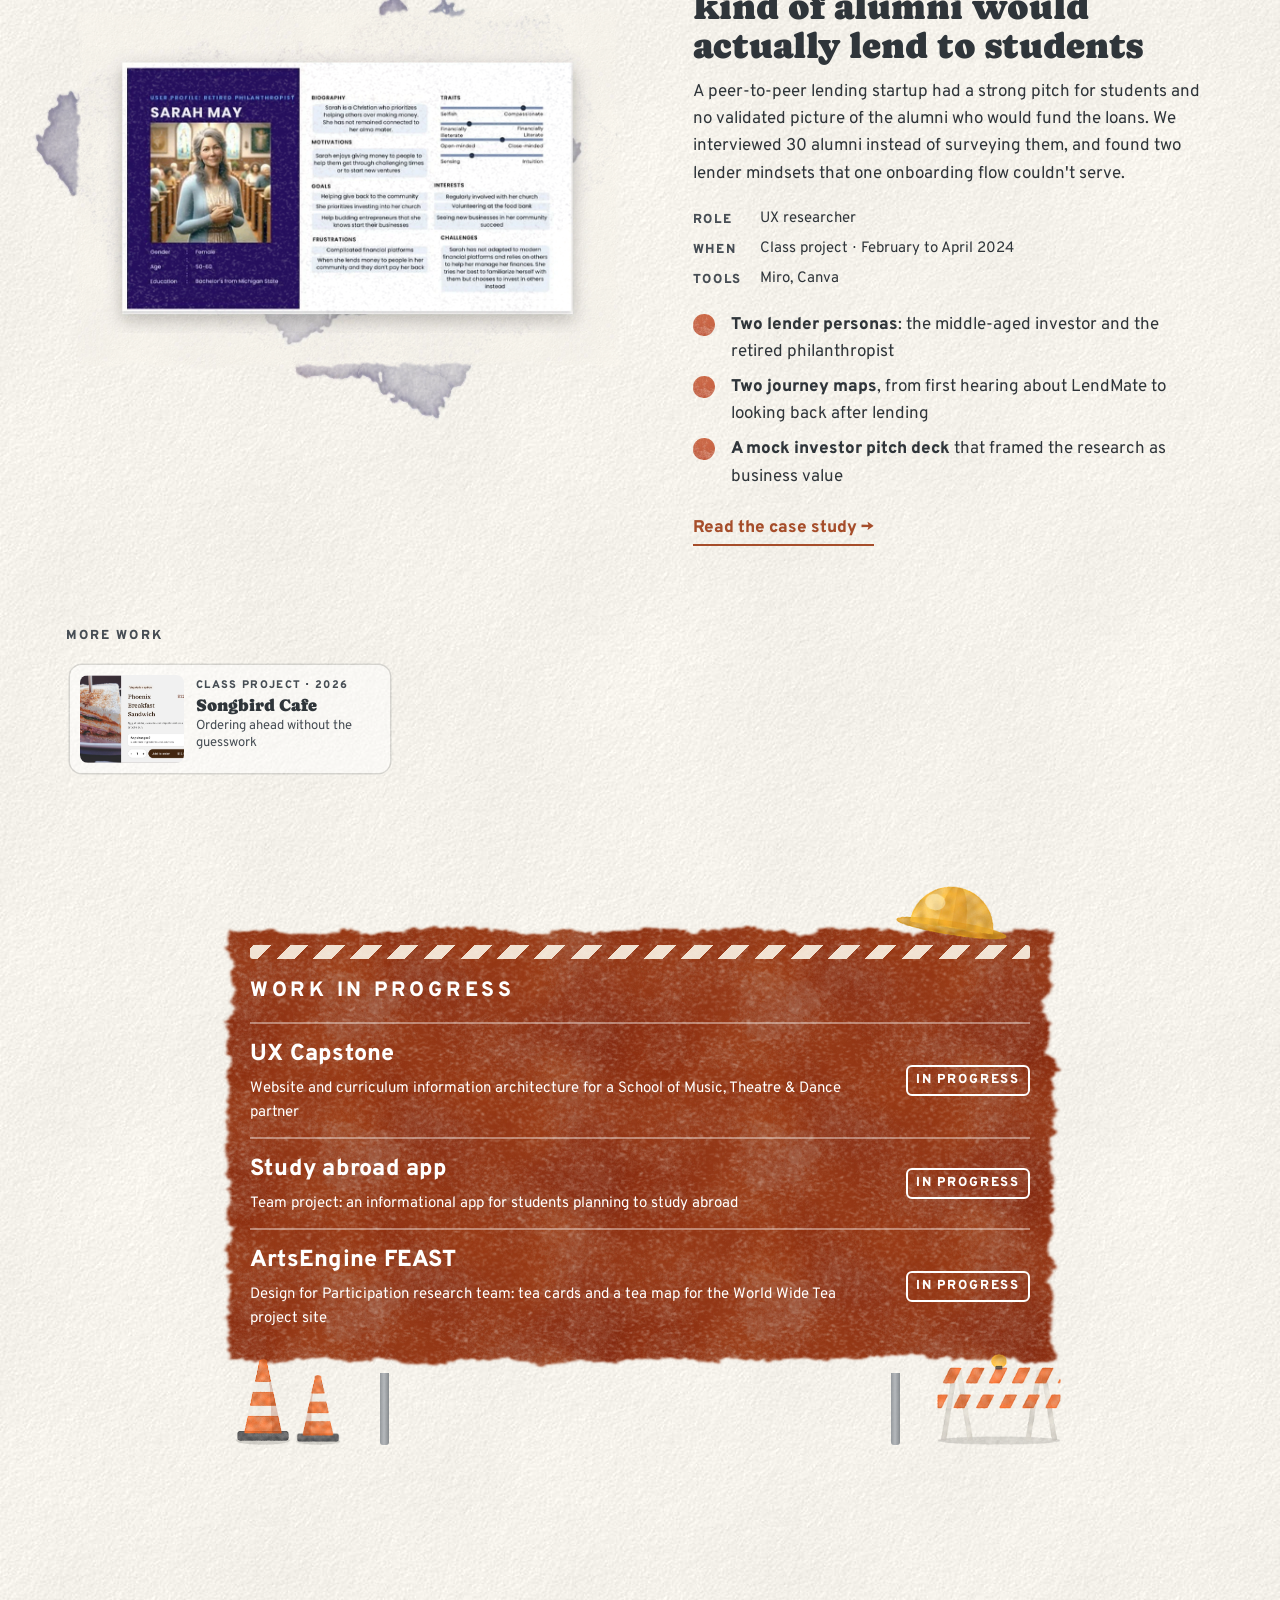
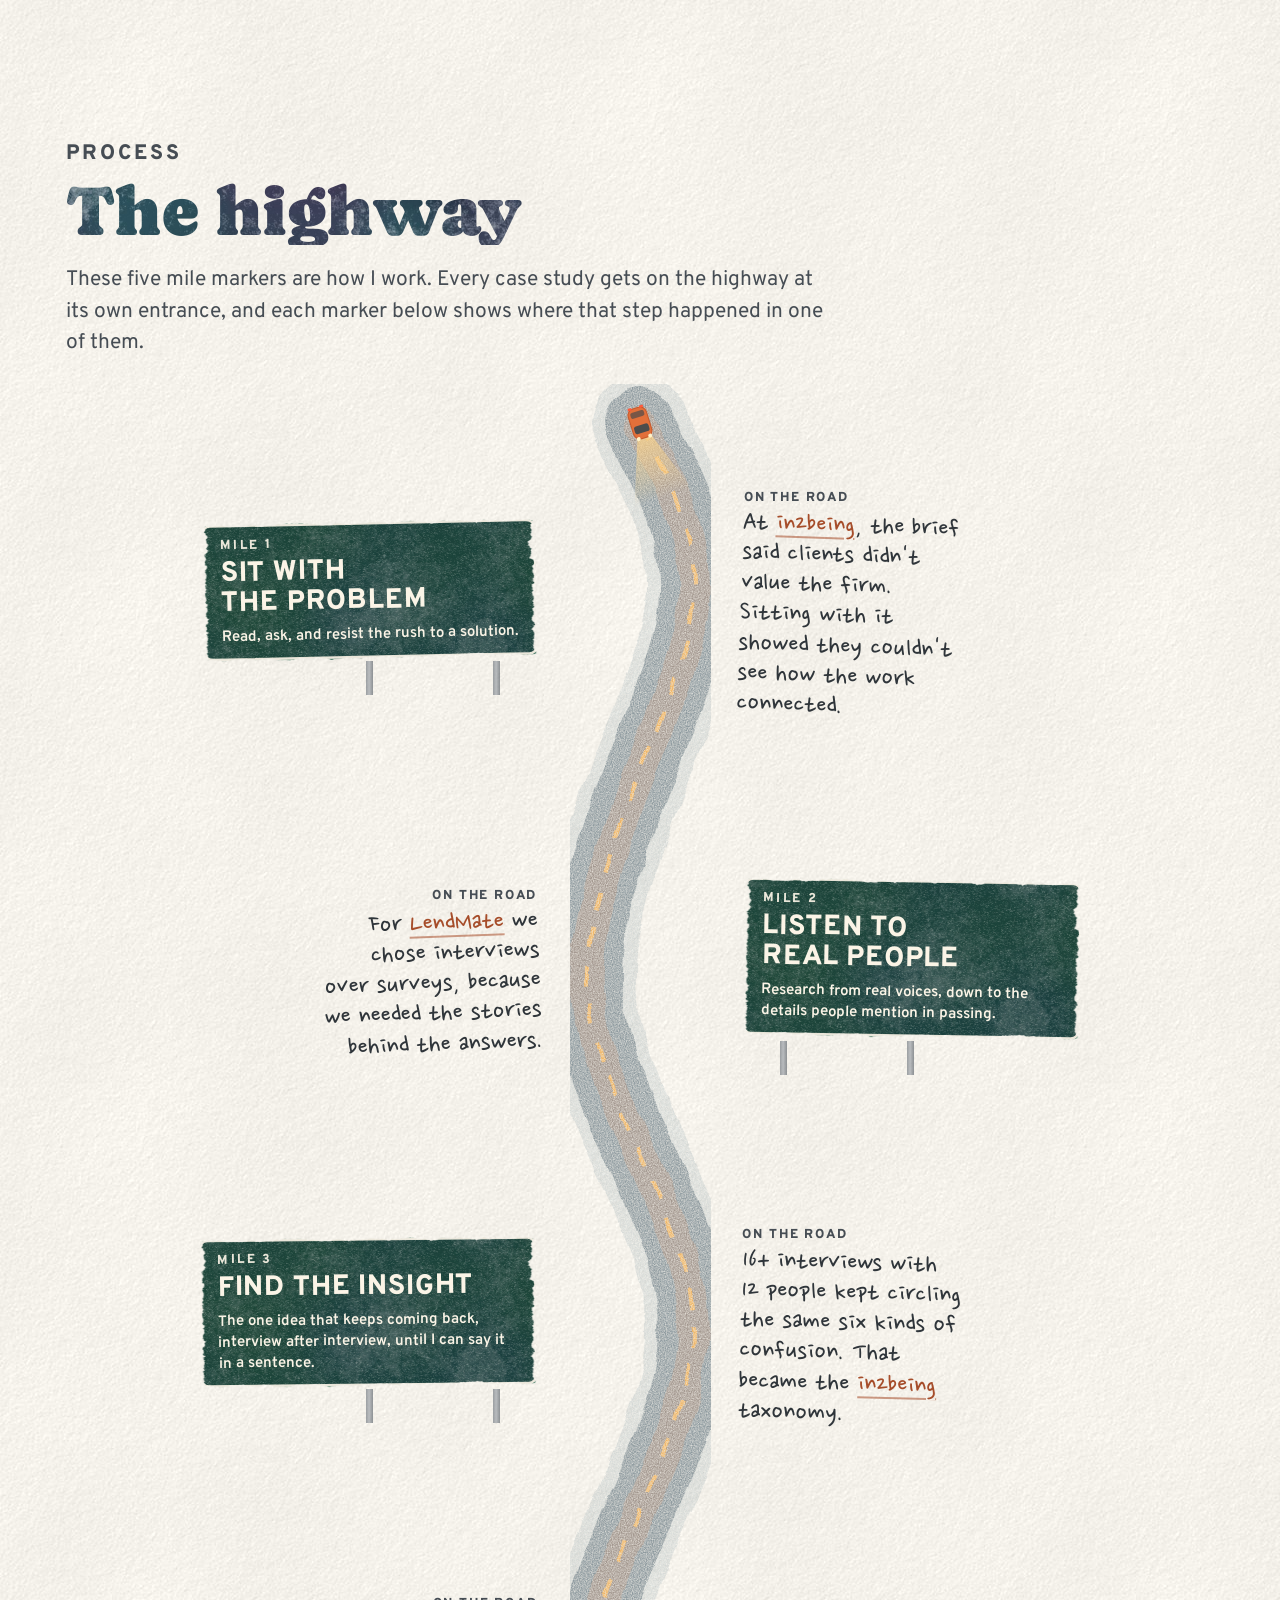
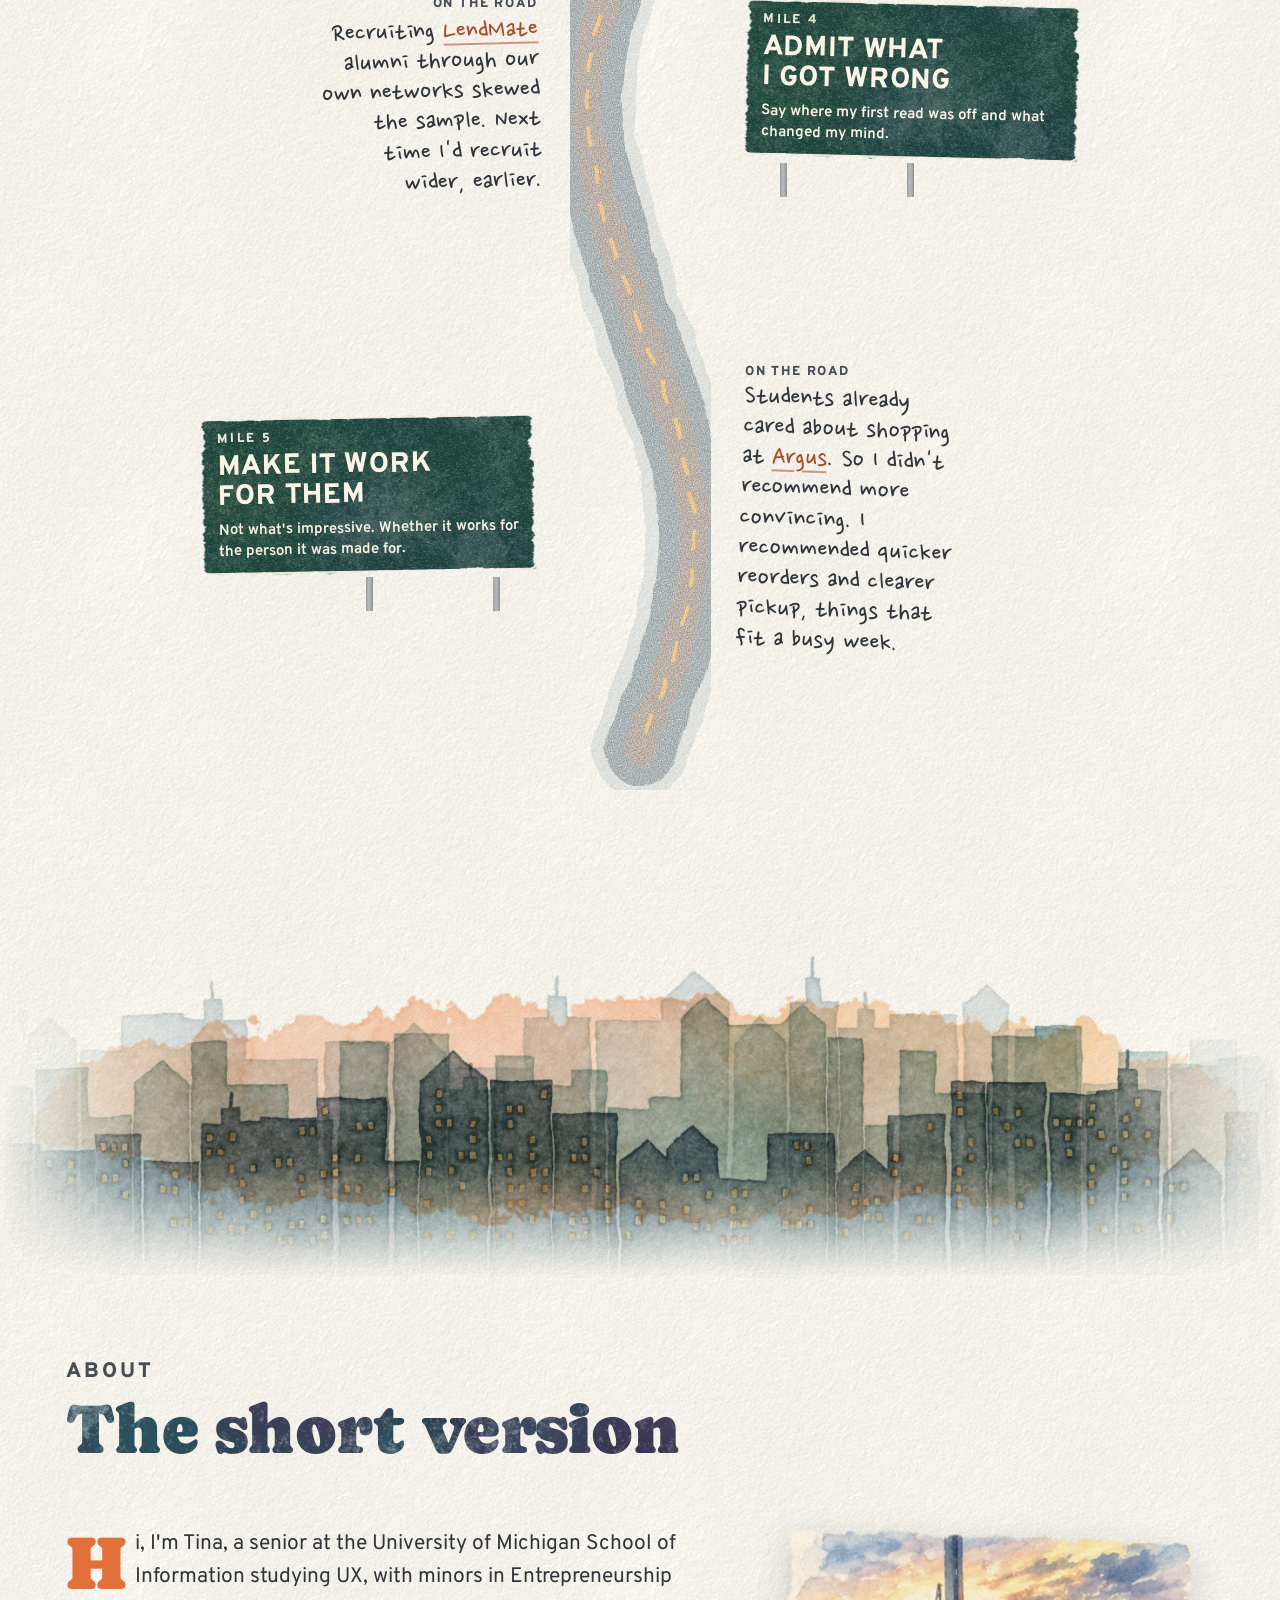
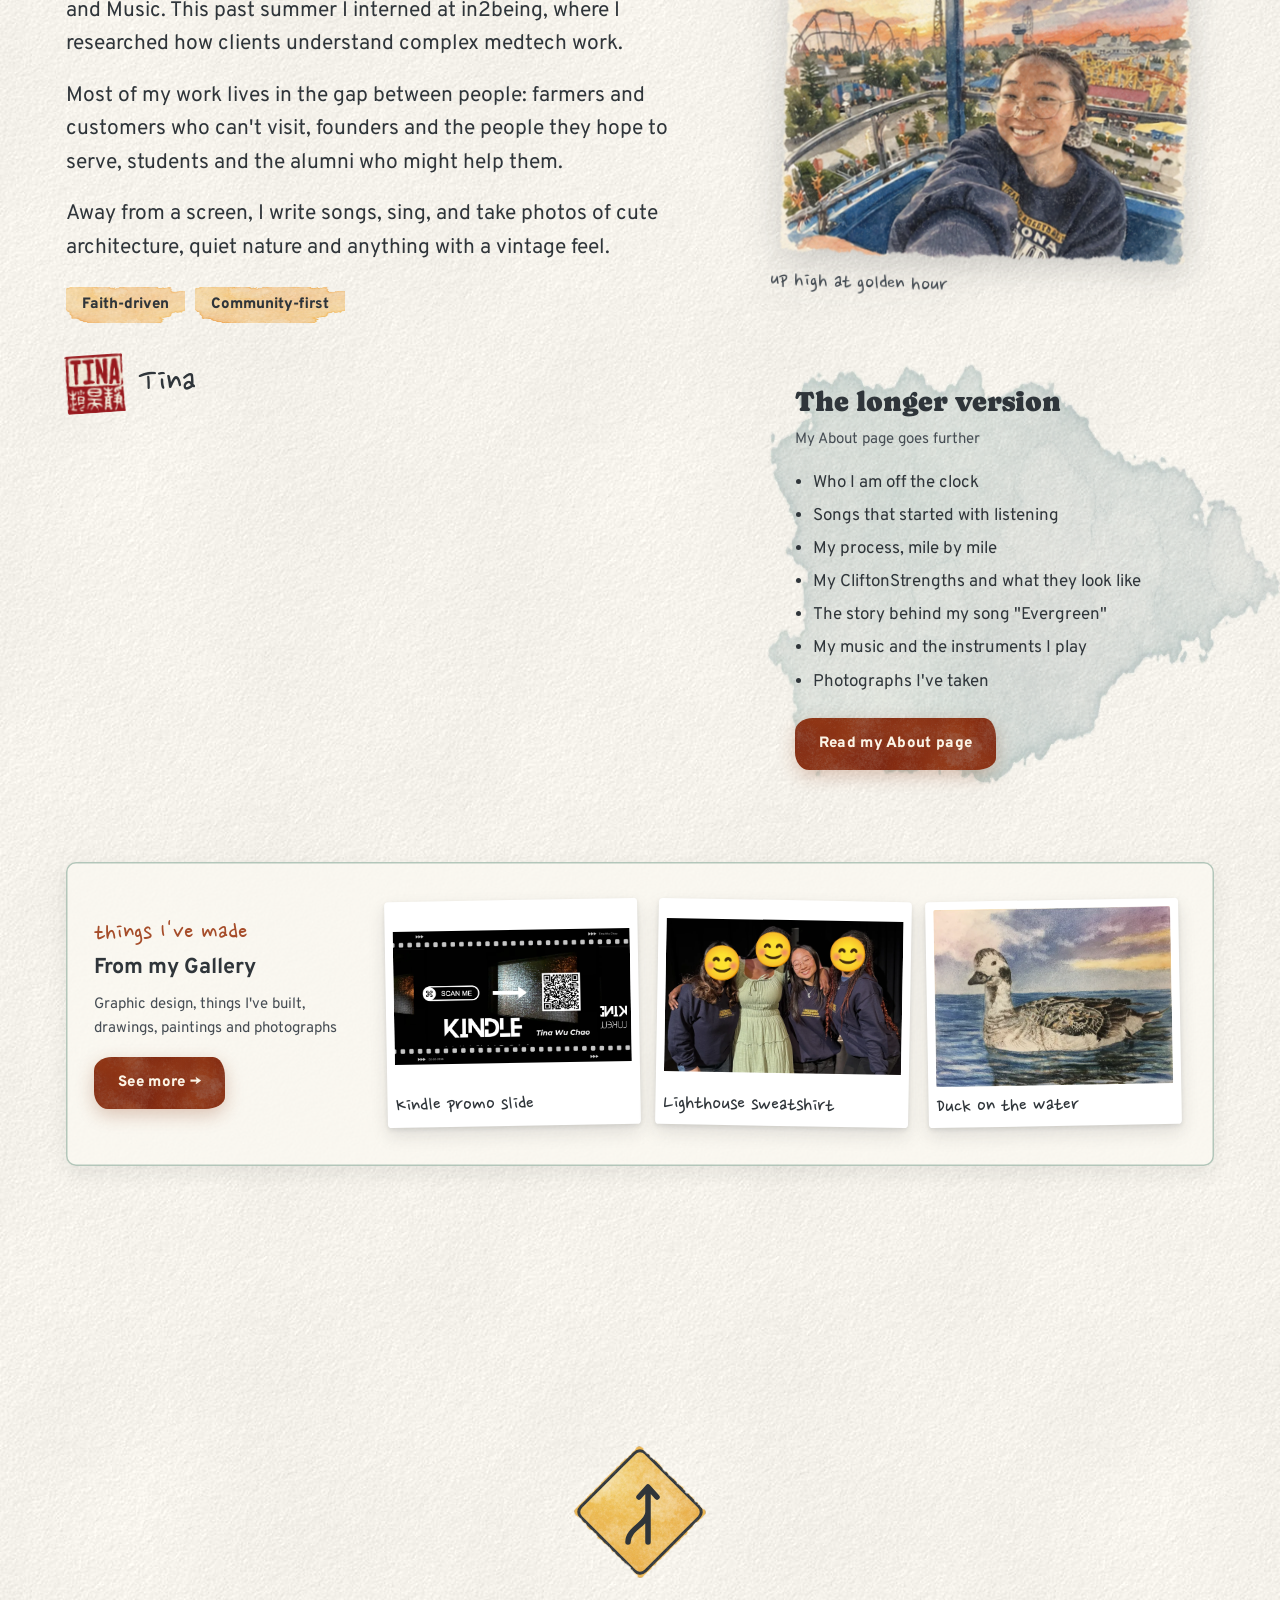
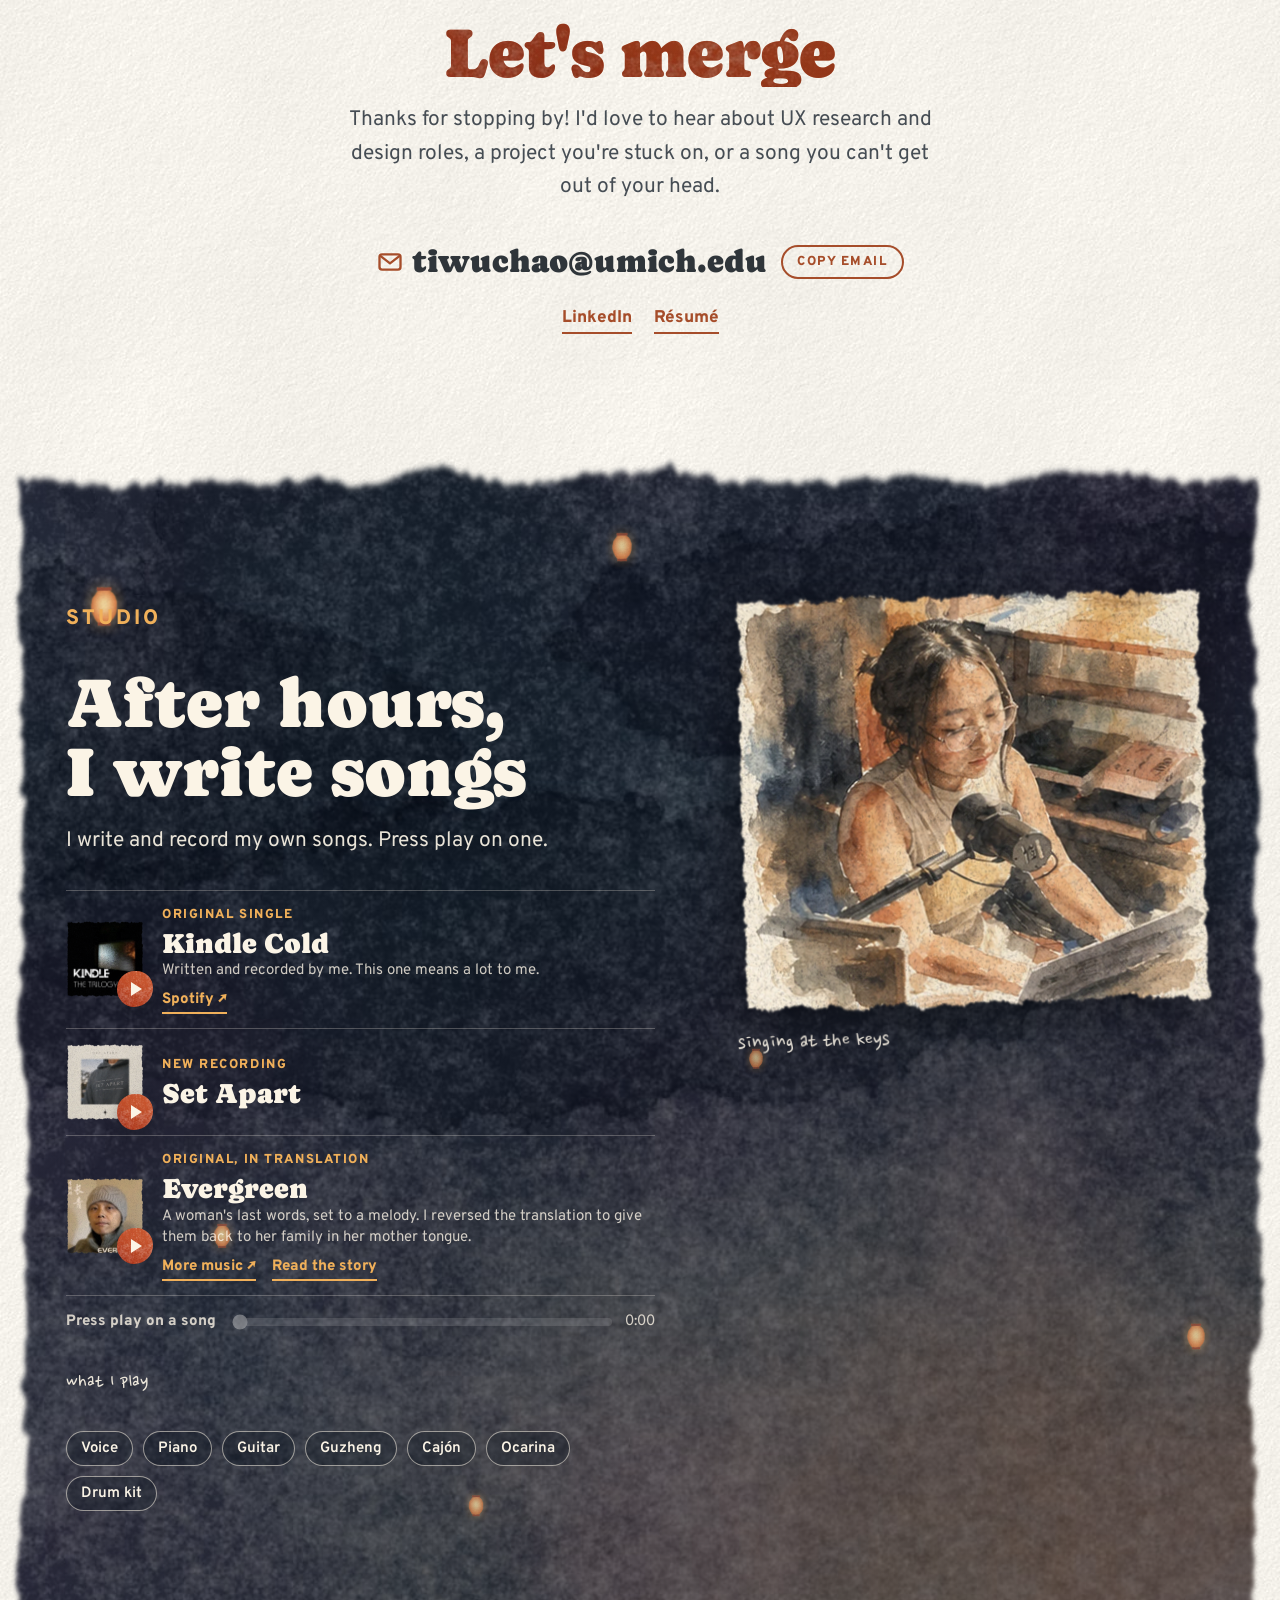
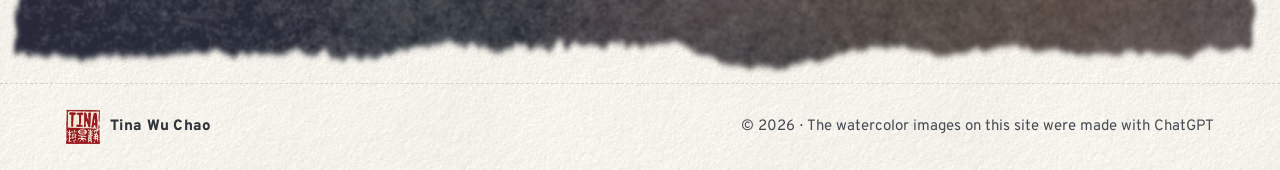
==== commit e7ee3bbf: "Homepage: looking for UX research & design roles Co-Authored-By: Claude Opus 5.5 <noreply@anthropic." ====
--- a/index.html
+++ b/index.html
@@ -83,7 +83,7 @@
           <p class="eyebrow">UX researcher &amp; designer<span class="eyebrow-sep"> · </span><span class="eyebrow-school">University of Michigan</span></p>
           <h1><span>Tina Wu Chao</span></h1>
           <p class="lede">I find out what people actually need, then turn it into recommendations a business can act on. When I'm not researching, I write and record songs.</p>
-          <p class="hero-status">Looking for entry-level UX research roles · graduating May 2027</p>
+          <p class="hero-status">Looking for entry-level UX research &amp; design roles · graduating May 2027</p>
           <div class="actions">
             <a class="hero-sign exit" href="#work">
               <span class="exit-tab" aria-hidden="true">Entrance</span>
@@ -373,7 +373,7 @@
         <svg viewBox="0 0 72 72"><path d="M44 66 V12 M35 21 L44 11 L53 21 M24 66 C24 52 44 48 44 36" fill="none" stroke="#2f353a" stroke-width="5.5" stroke-linecap="round" stroke-linejoin="round"/></svg>
       </div>
       <h2 class="painted-type orange">Let's merge</h2>
-      <p>Thanks for stopping by! I'd love to hear about UX research roles, a project you're stuck on, or a song you can't get out of your head.</p>
+      <p>Thanks for stopping by! I'd love to hear about UX research and design roles, a project you're stuck on, or a song you can't get out of your head.</p>
       <div class="email-row">
         <span class="email-wrap"><svg class="email-icon" viewBox="0 0 24 24" aria-hidden="true" focusable="false"><rect x="3" y="5.5" width="18" height="13" rx="2.2"/><path d="M4 7l8 6.2L20 7"/></svg><span class="email" id="emailText">tiwuchao@umich.edu</span></span>
         <button class="copy" id="copyEmail" type="button">Copy email</button>
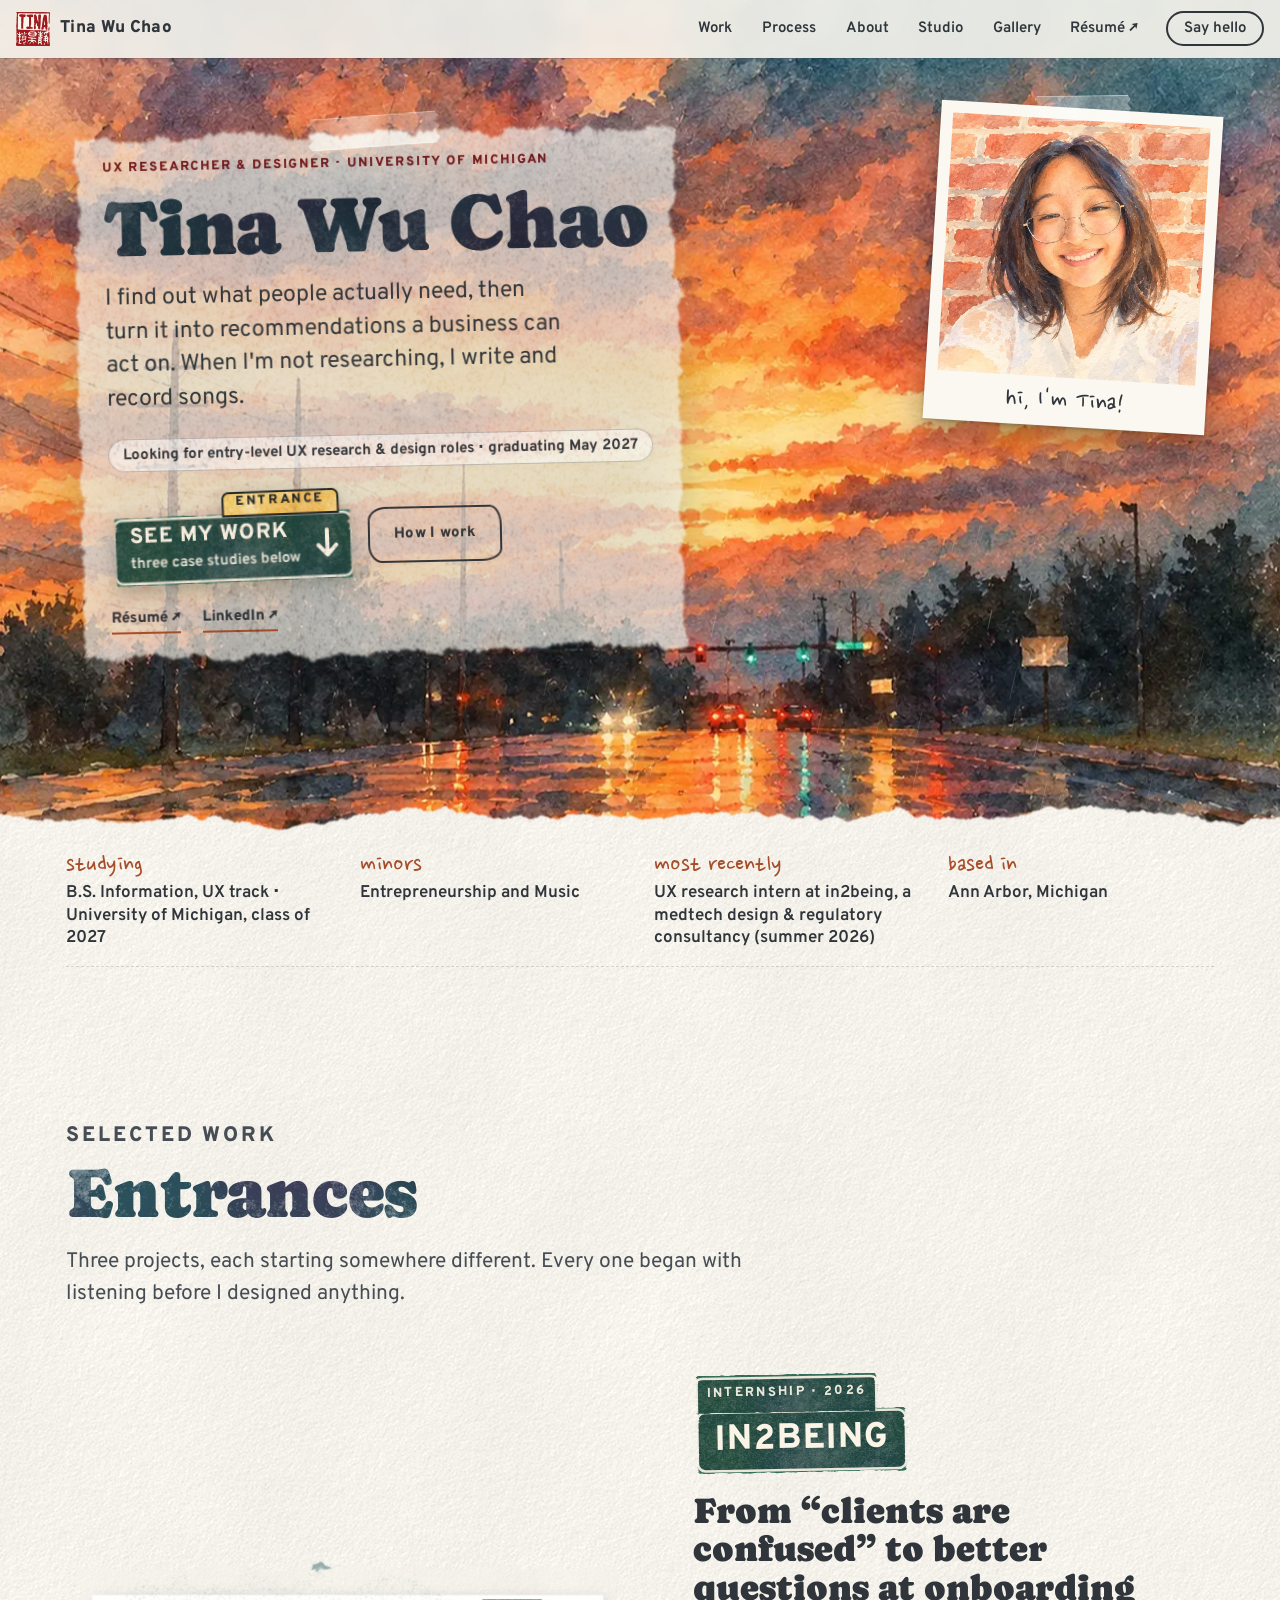
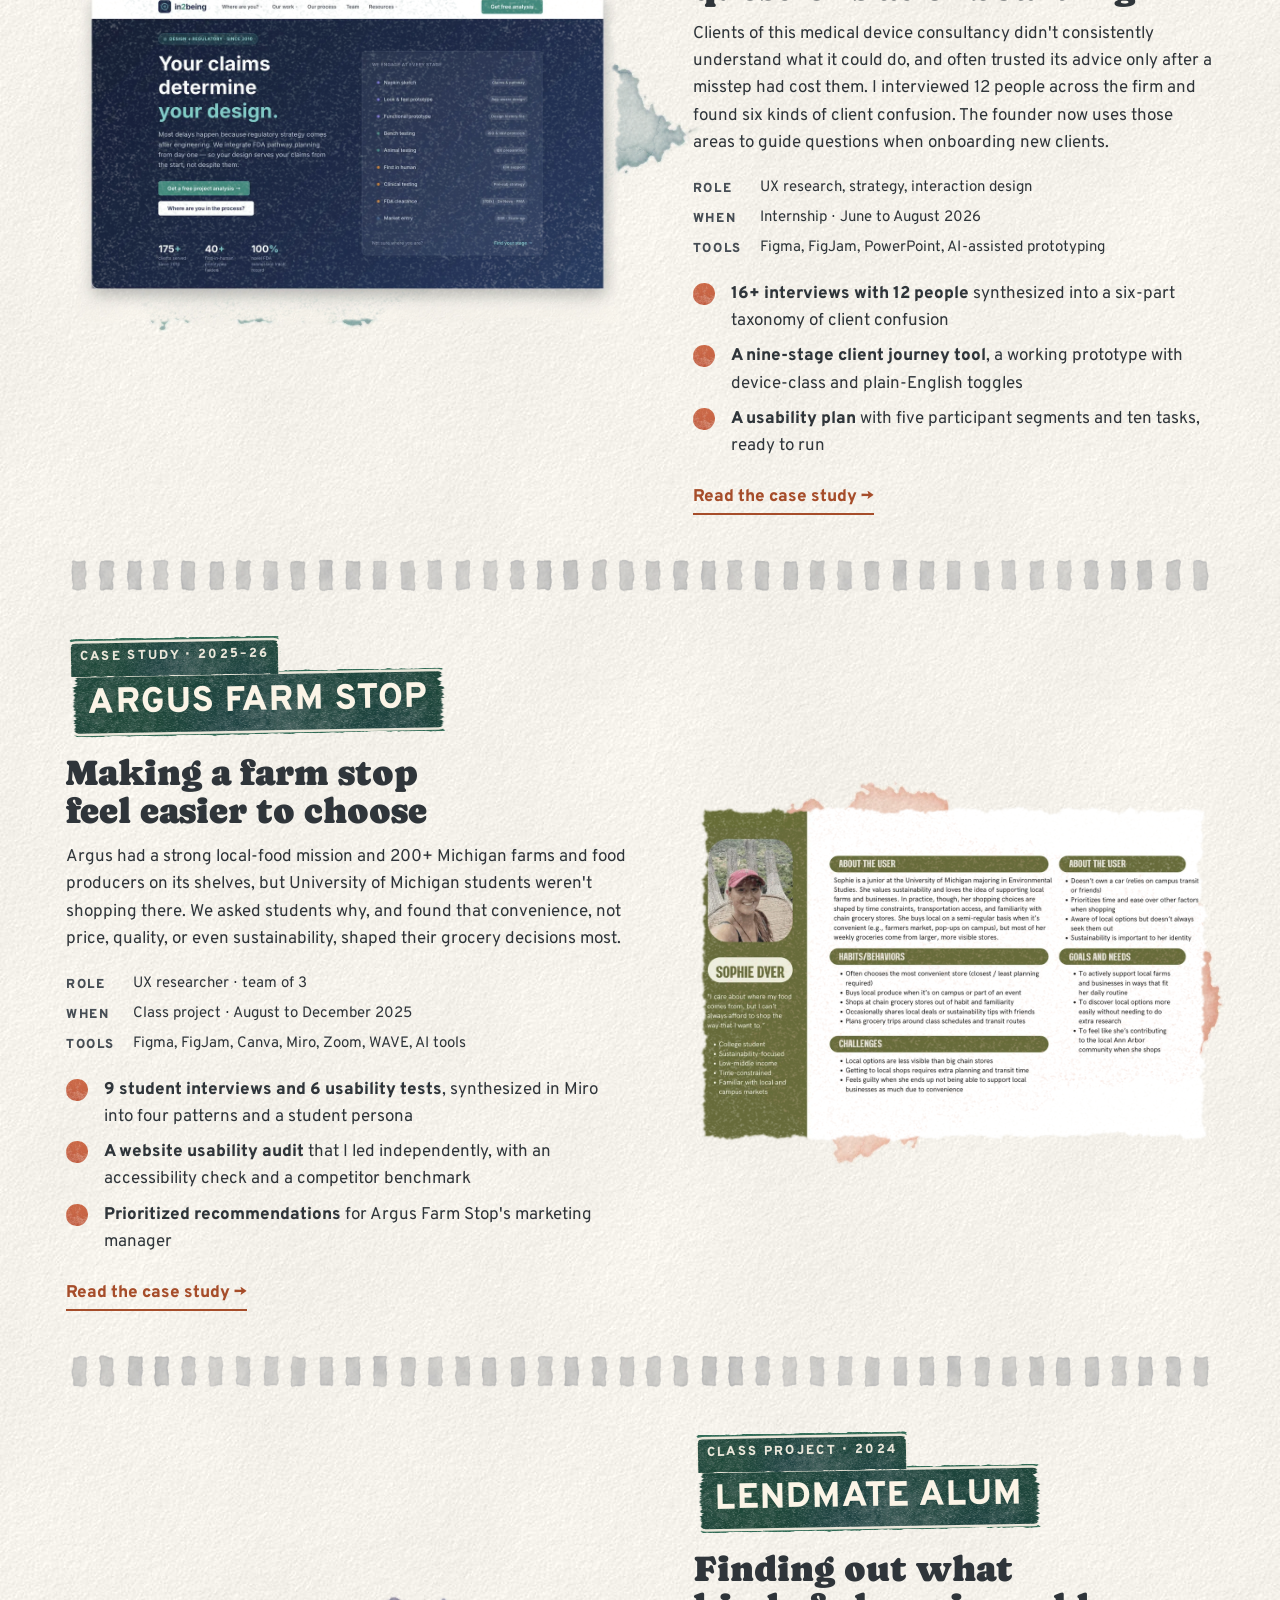
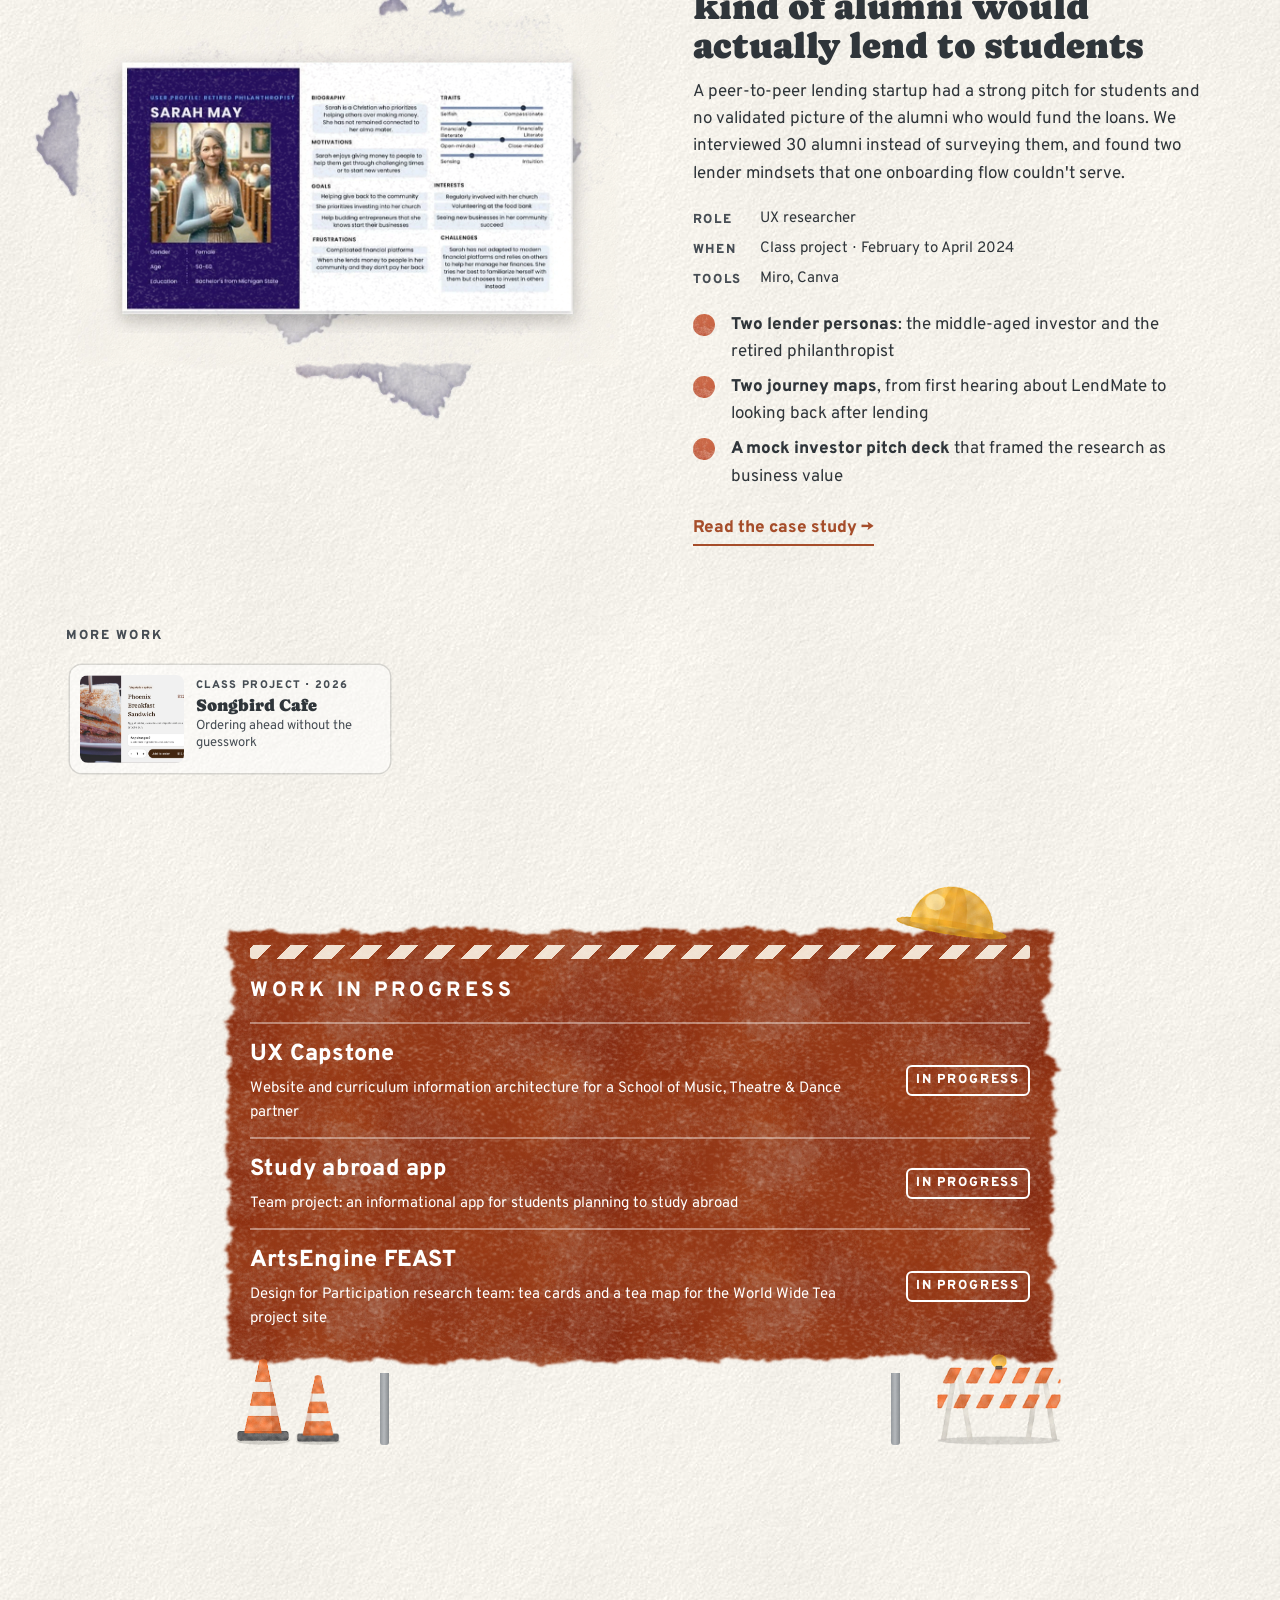
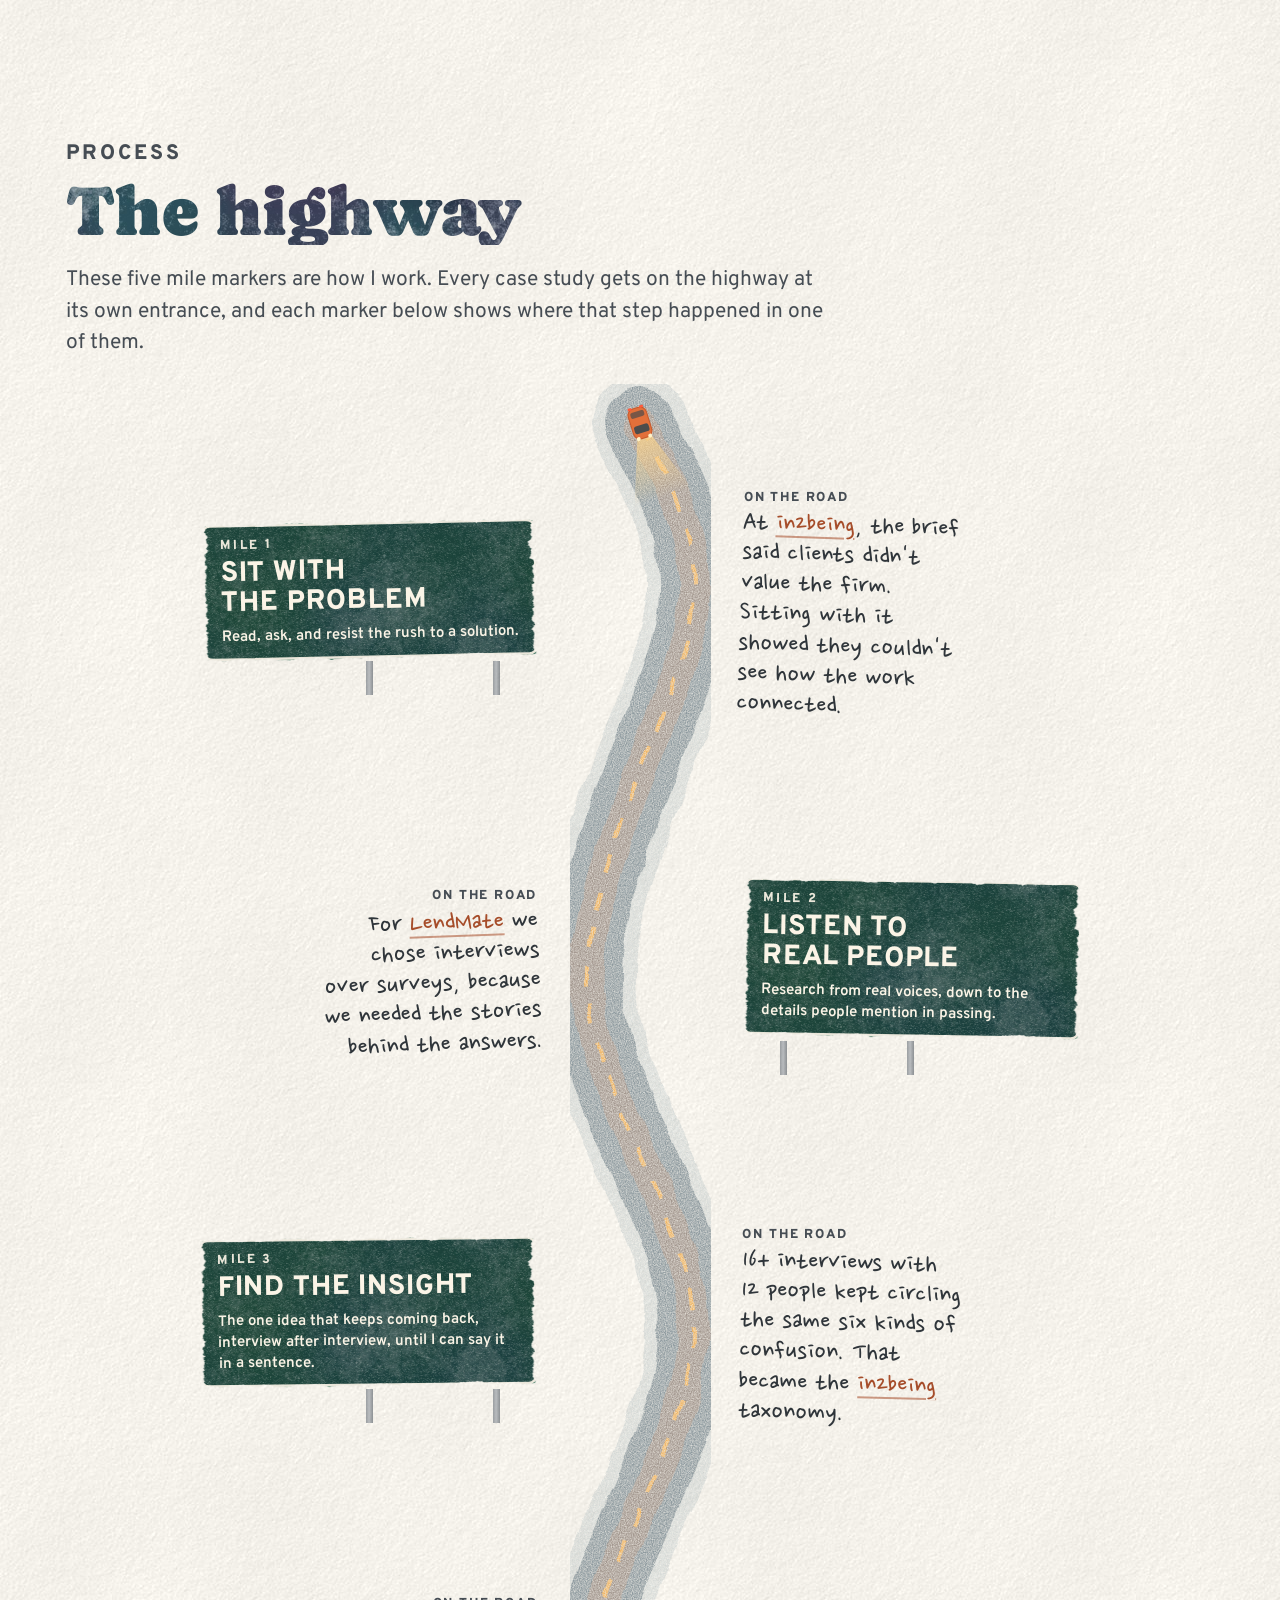
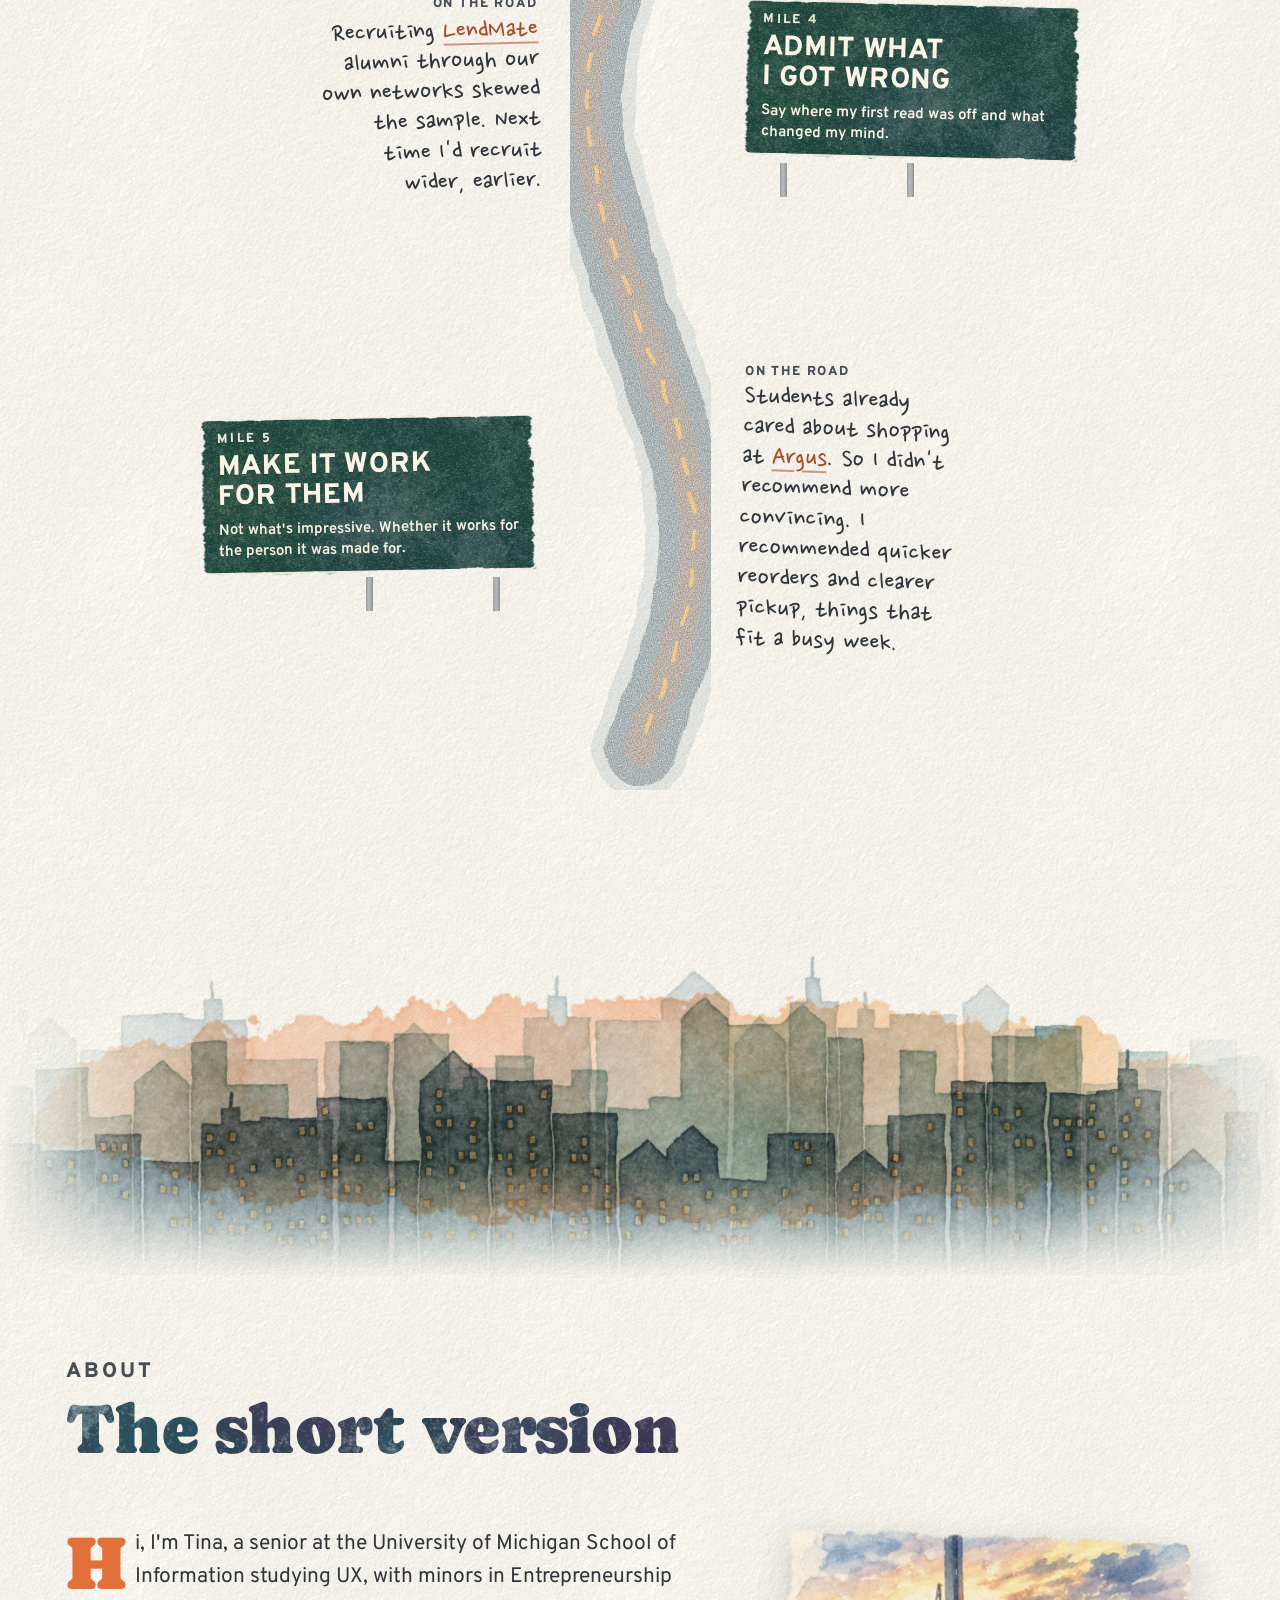
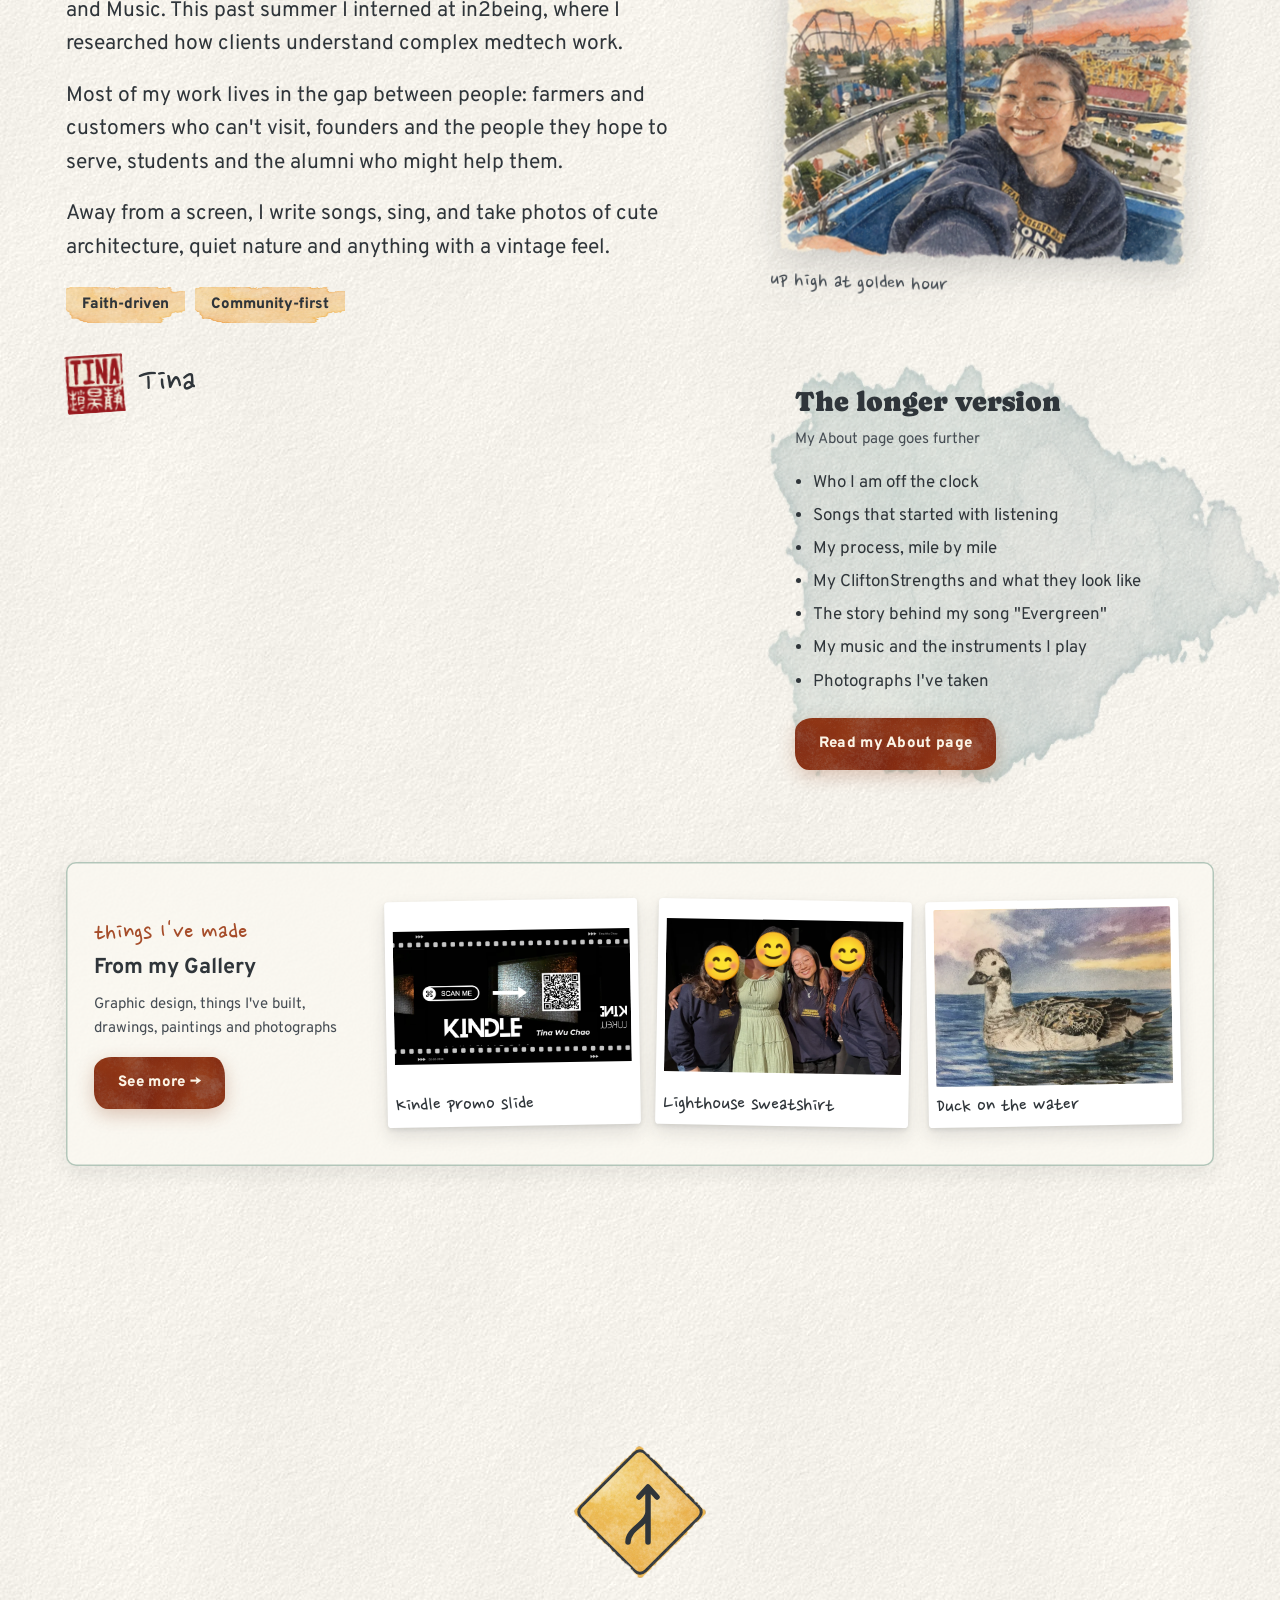
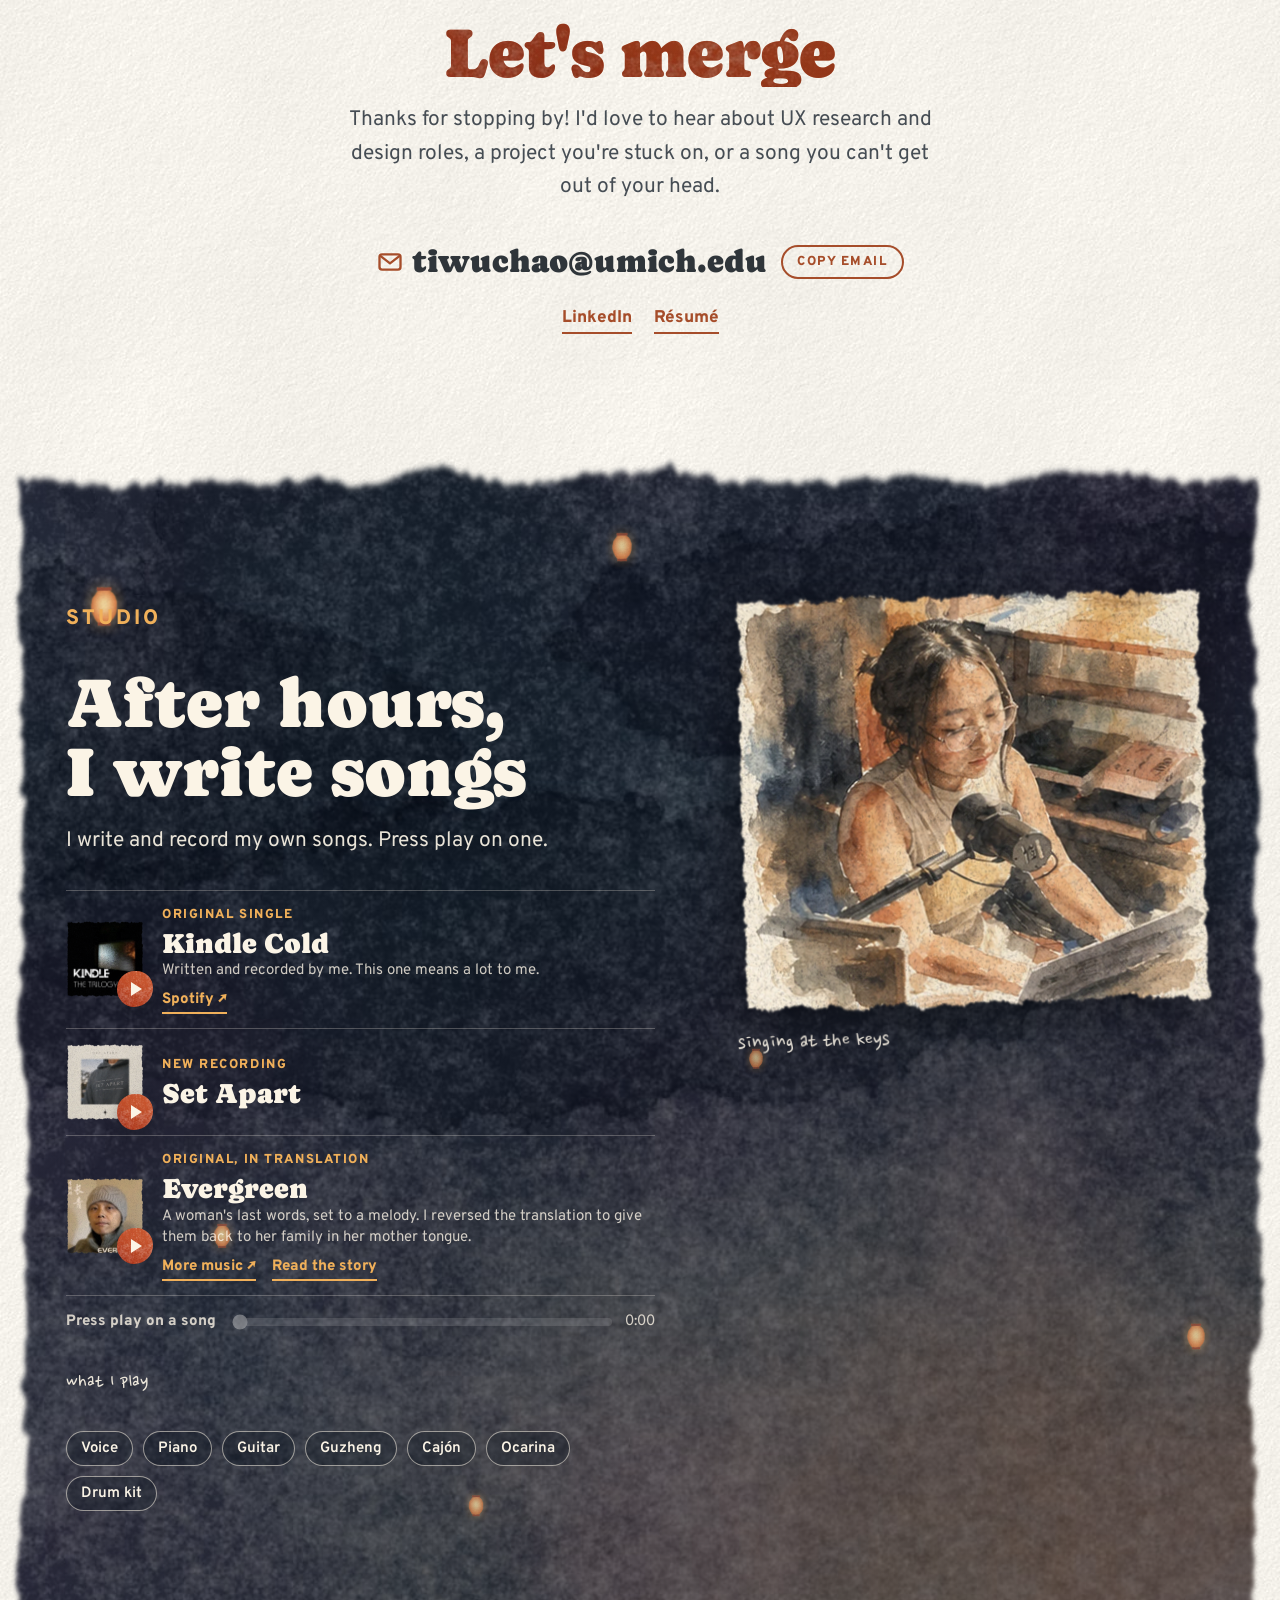
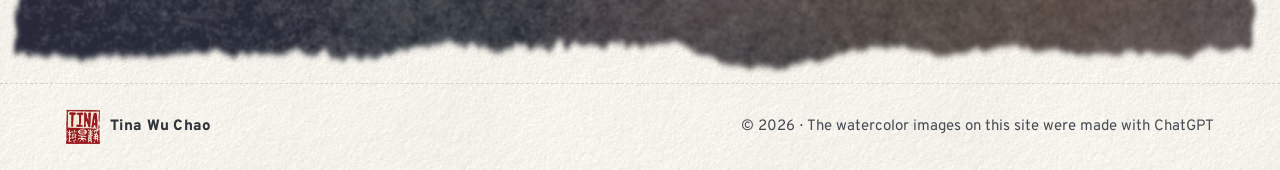
==== commit 66f85604: "Link preview title: UX Researcher & Designer Co-Authored-By: Claude Opus 5.5 <noreply@anthropic.com>" ====
--- a/index.html
+++ b/index.html
@@ -11,7 +11,7 @@
 <meta name="description" content="Tina Wu Chao, a UX researcher at the University of Michigan. Three case studies, how I work, and the songs I write.">
 <meta property="og:type" content="website">
 <meta property="og:site_name" content="Tina Wu Chao">
-<meta property="og:title" content="Tina Wu Chao · UX Researcher">
+<meta property="og:title" content="Tina Wu Chao · UX Researcher &amp; Designer">
 <meta property="og:description" content="Tina Wu Chao, a UX researcher at the University of Michigan. Three case studies, how I work, and the songs I write.">
 <meta property="og:url" content="https://tinawuchao.com/">
 <meta property="og:image" content="https://tinawuchao.com/images/og/home.jpg">
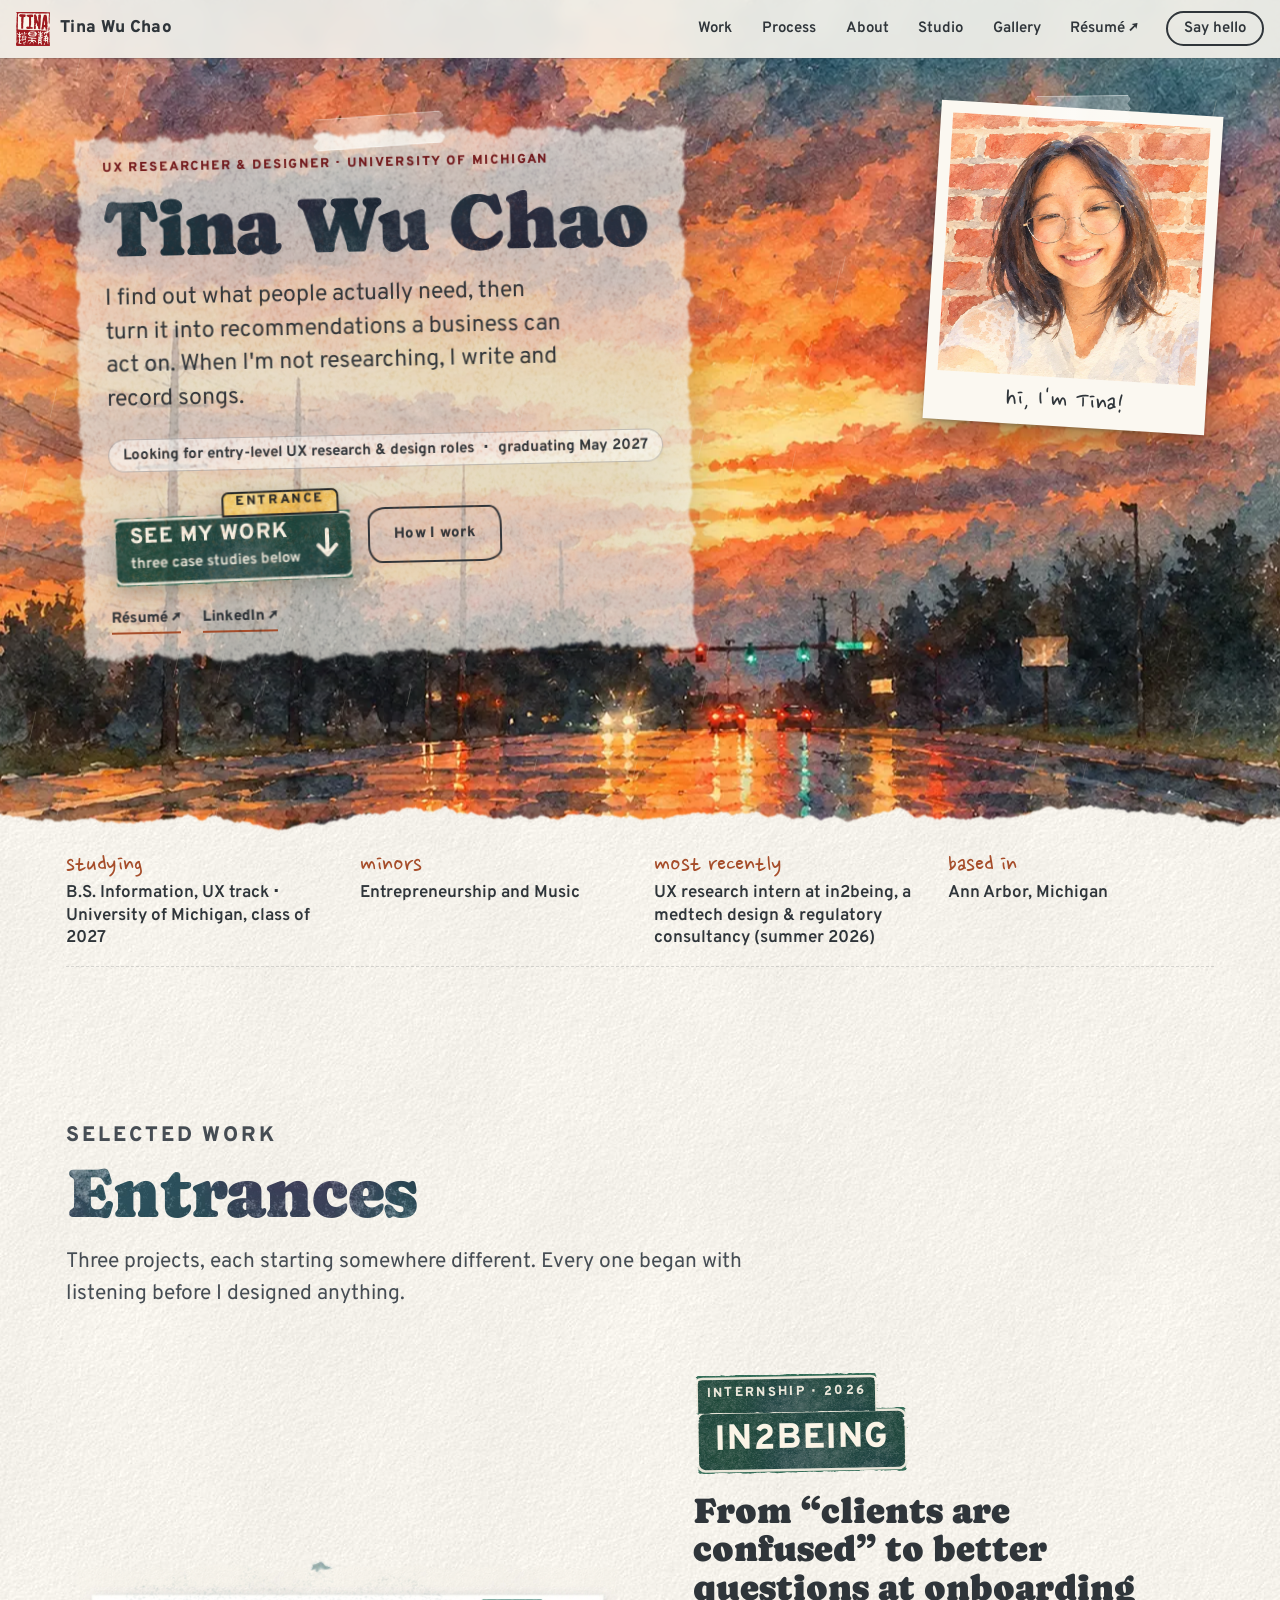
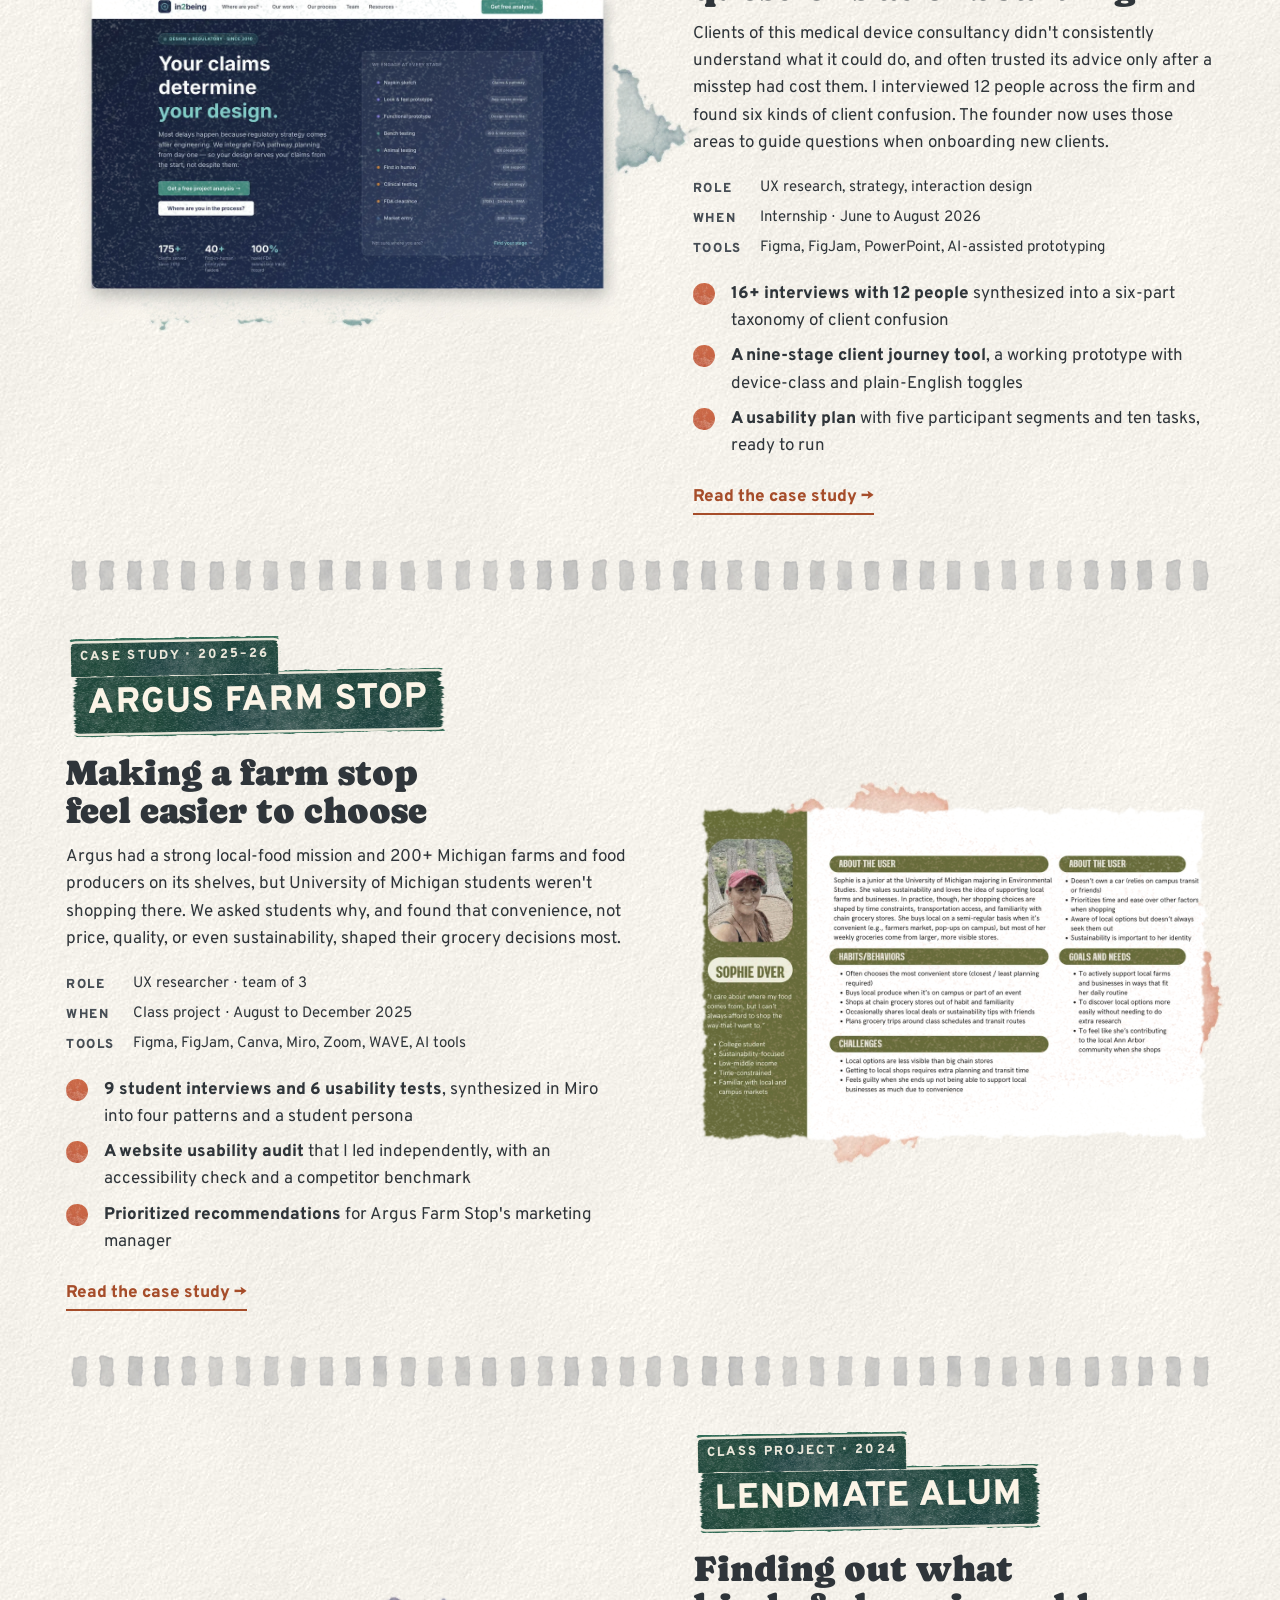
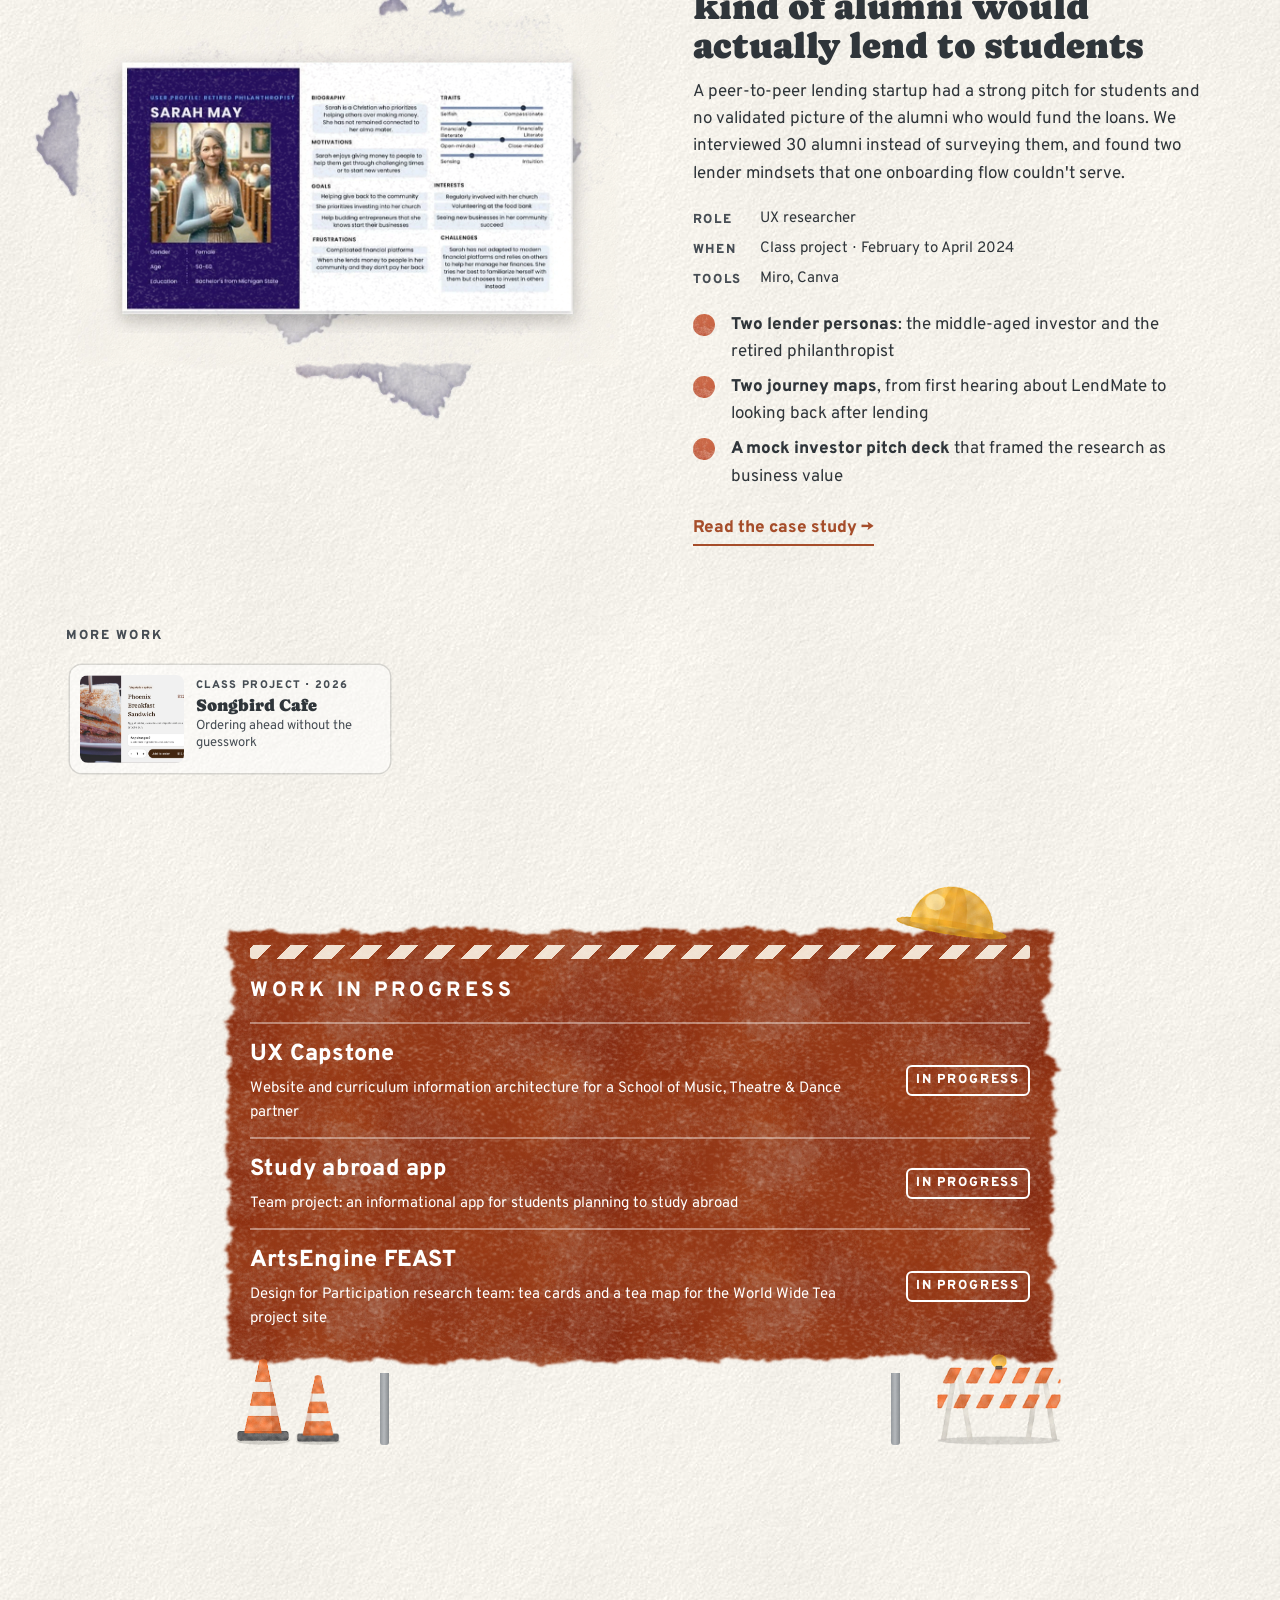
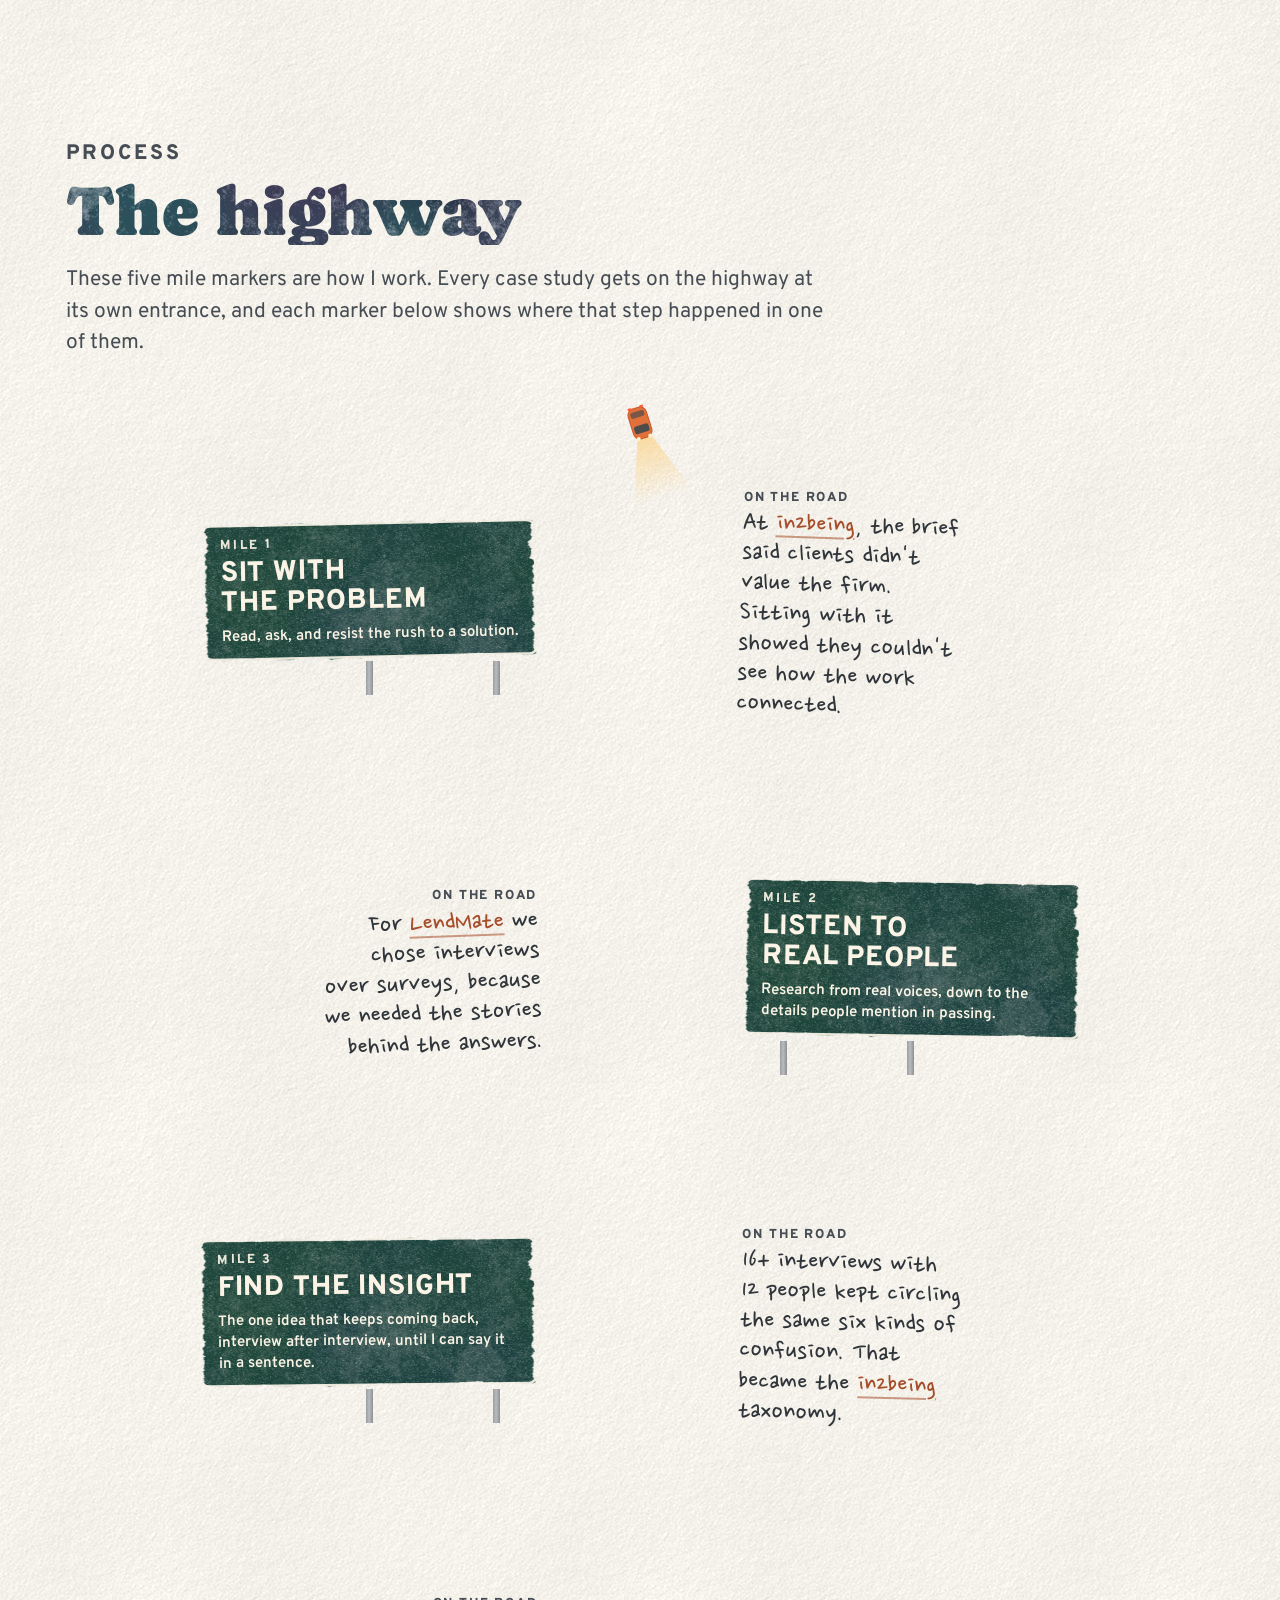
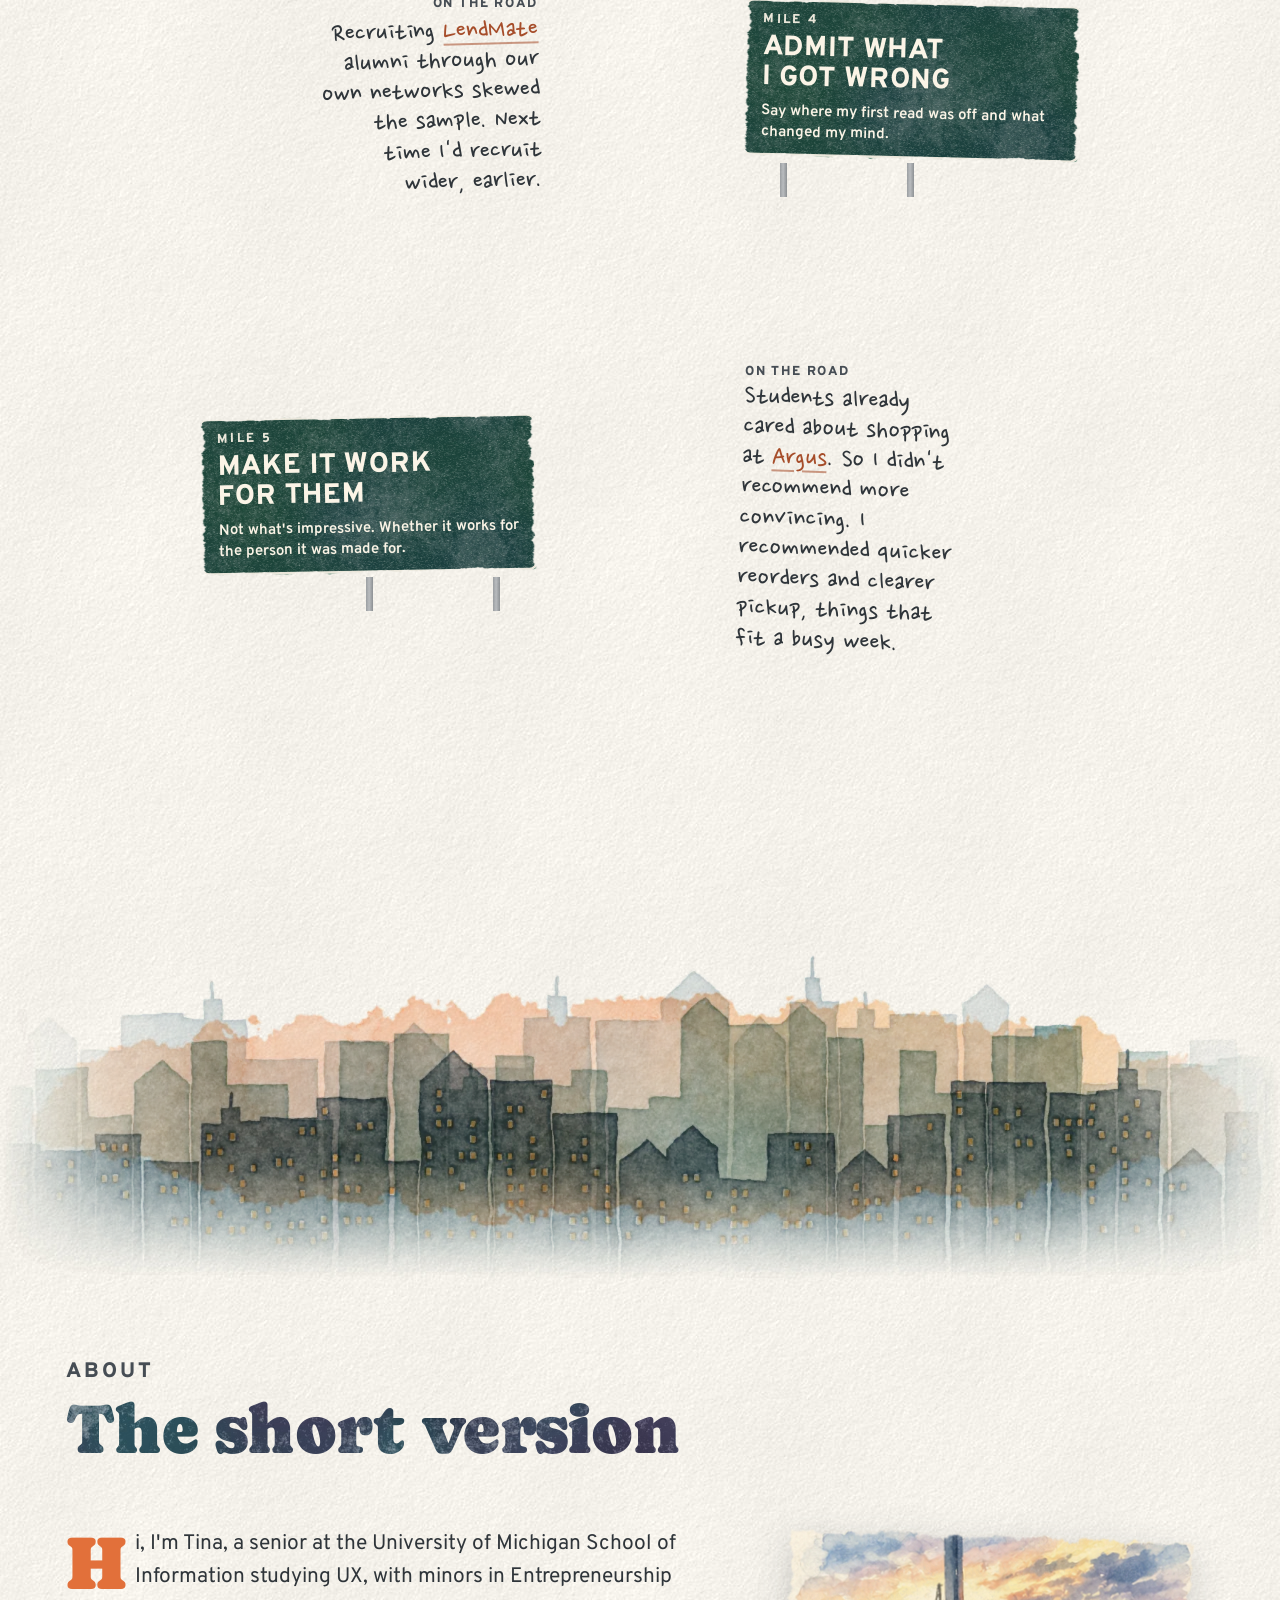
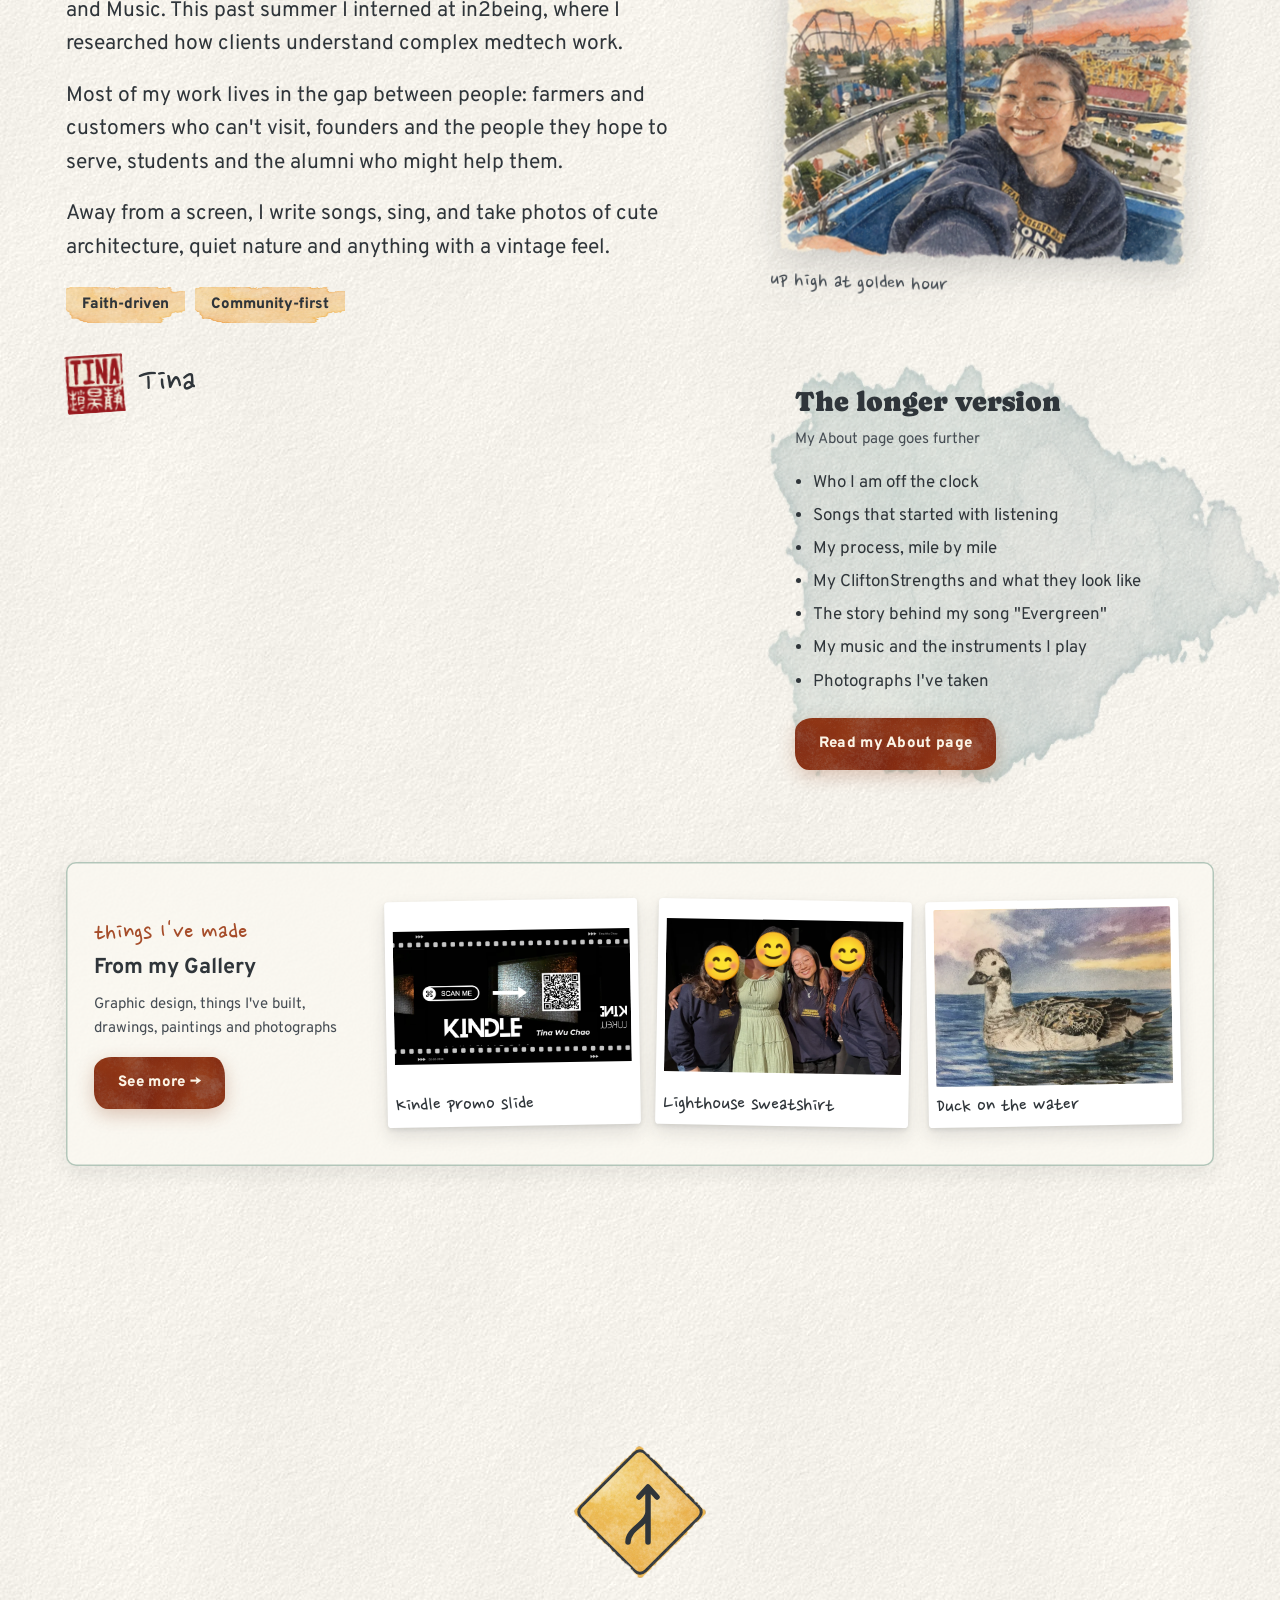
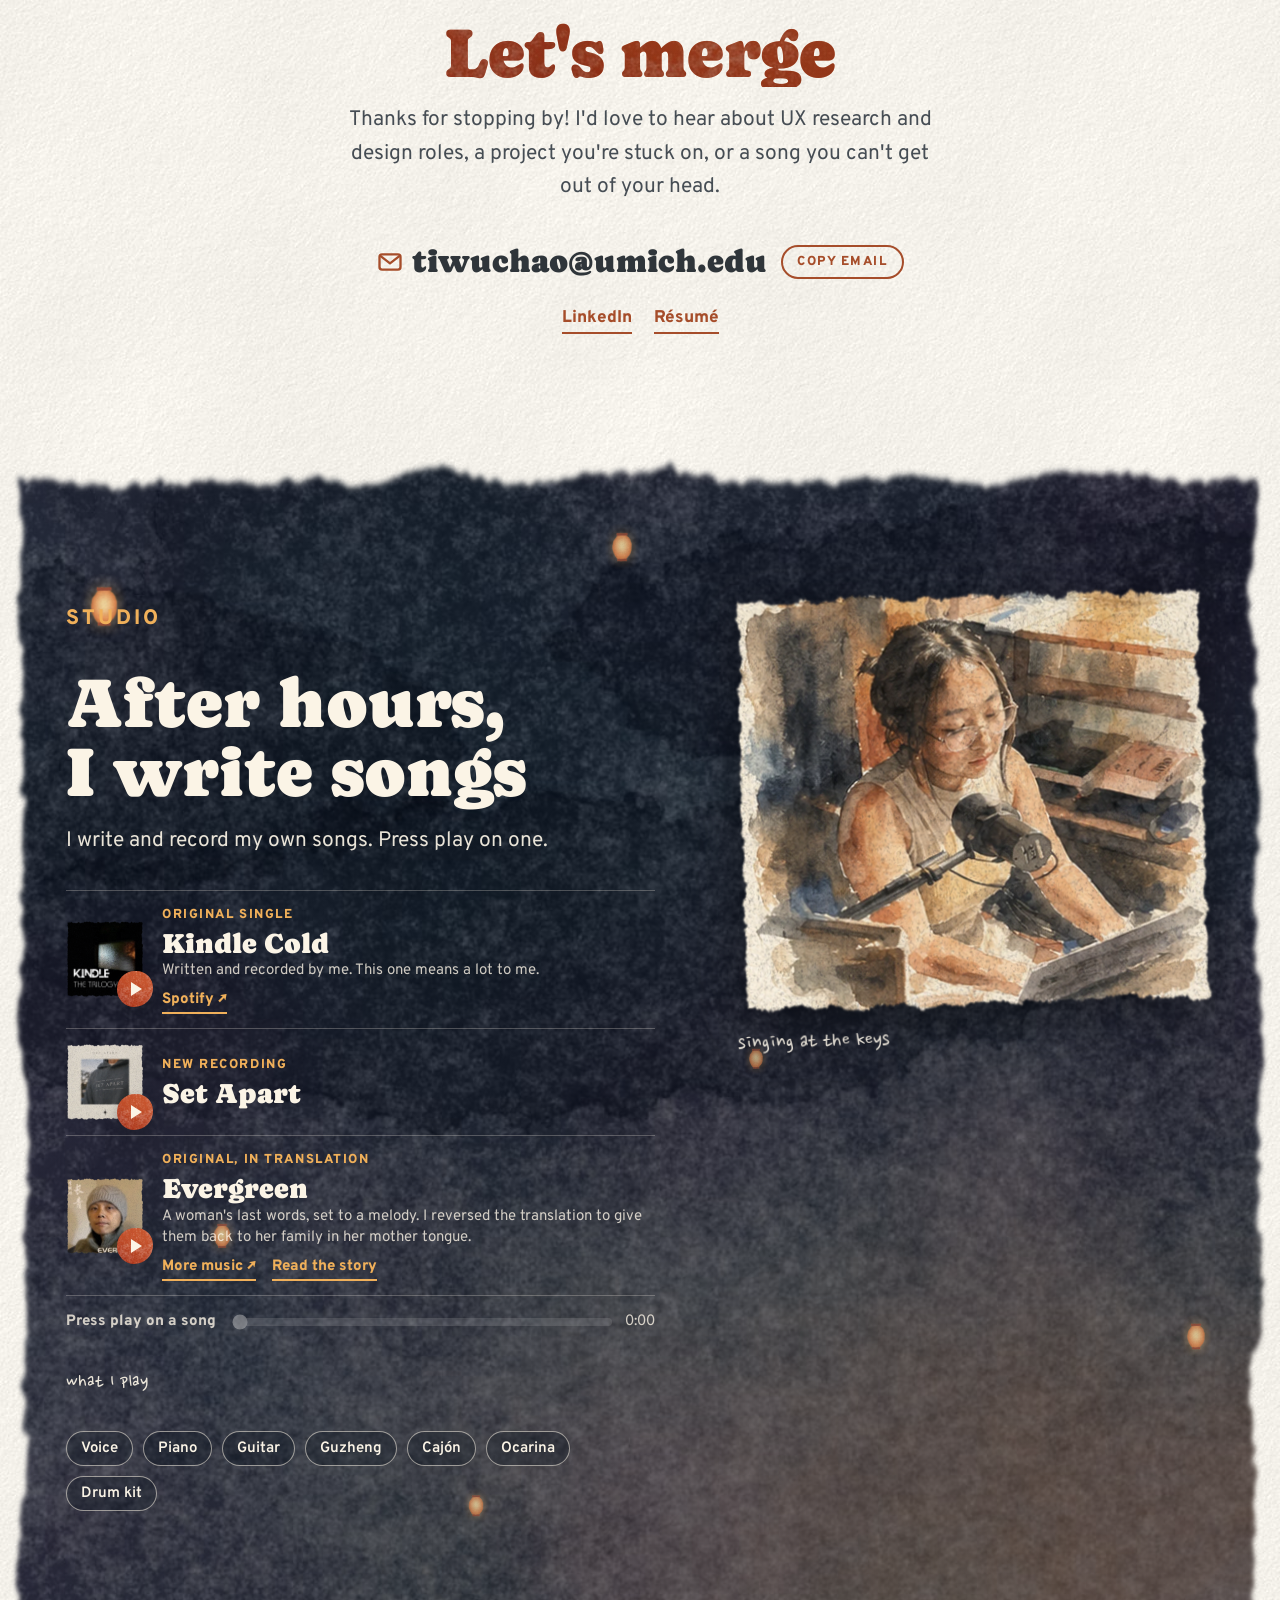
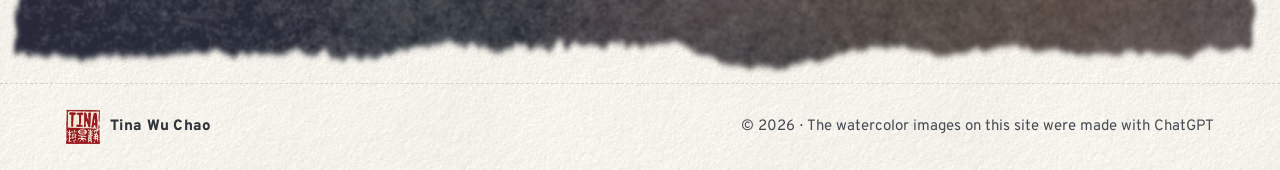
==== commit 89568dd6: "Gold frame on wedding photo, phone road fix, roles card on phones - About: wedding photo in a gilt c" ====
--- a/index.html
+++ b/index.html
@@ -33,7 +33,7 @@
 <body>
 <svg width="0" height="0" style="position:absolute" aria-hidden="true">
   <defs>
-    <filter id="wc-road" x="-15%" y="-2%" width="130%" height="104%" color-interpolation-filters="sRGB">
+    <filter id="wc-road" filterUnits="userSpaceOnUse" x="-10%" y="-2%" width="120%" height="104%" color-interpolation-filters="sRGB">
       <feTurbulence type="fractalNoise" baseFrequency="0.028" numOctaves="2" seed="4" result="warp"/>
       <feDisplacementMap in="SourceGraphic" in2="warp" scale="10" xChannelSelector="R" yChannelSelector="G" result="wet"/>
       <feTurbulence type="fractalNoise" baseFrequency="0.85" numOctaves="2" seed="9" result="grain"/>
@@ -83,7 +83,7 @@
           <p class="eyebrow">UX researcher &amp; designer<span class="eyebrow-sep"> · </span><span class="eyebrow-school">University of Michigan</span></p>
           <h1><span>Tina Wu Chao</span></h1>
           <p class="lede">I find out what people actually need, then turn it into recommendations a business can act on. When I'm not researching, I write and record songs.</p>
-          <p class="hero-status">Looking for entry-level UX research &amp; design roles · graduating May 2027</p>
+          <p class="hero-status">Looking for entry-level UX research &amp; design roles<span class="status-sep"> · </span><span class="status-grad">graduating May 2027</span></p>
           <div class="actions">
             <a class="hero-sign exit" href="#work">
               <span class="exit-tab" aria-hidden="true">Entrance</span>
--- a/css/site.css
+++ b/css/site.css
@@ -856,20 +856,16 @@
 .ab-people-text > p:not(.hand) { max-width: 54ch; font-size: var(--t-l); line-height: 1.6; margin: 0 0 1.1rem; }
 .ab-people-text > p:last-child { margin-bottom: 0; }
 .people-kicker { margin: 0 0 .3rem; color: var(--rust); font-size: 1.9rem; transform: rotate(-1.5deg); transform-origin: left; }
-/* the wedding bouquets, in an antique gold frame with rosettes at the corners and a cream mat */
+/* the wedding bouquets, in a gilt cove frame (images/gold-frame-cove.webp) with a cream mat */
 .people-side { grid-column: 2; grid-row: 1; display: grid; justify-items: center; min-width: 0; }
-.wed-photo { --fw: clamp(15px, 2.2vw, 21px); position: relative; z-index: 1; width: min(90%, 360px); margin: 0; transform: rotate(-1.2deg); }
-.wed-frame { position: relative; display: block; padding: var(--fw); border-radius: 2px;
-  background: repeating-linear-gradient(45deg, rgba(255, 246, 214, .12) 0 2px, rgba(60, 38, 8, .07) 2px 4px),
-    linear-gradient(135deg, #ecd593 0%, #b08434 18%, #f1dea4 36%, #94692a 54%, #e2c57e 72%, #9f7530 88%, #dcc07a 100%);
-  box-shadow: inset 0 0 0 1.5px #5e3f10, inset 0 0 0 4px #ead290, inset 0 0 0 5.5px #7d5719, inset 0 0 0 9px #c99d48, inset 0 0 0 10.5px #6a4814,
-    0 2px 3px rgba(30, 36, 42, .3), 0 18px 32px rgba(30, 36, 42, .28); }
-.wed-frame::before { content: ""; position: absolute; inset: -4px; pointer-events: none;
-  background: var(--rosette) left top / calc(var(--fw) + 8px) no-repeat, var(--rosette) right top / calc(var(--fw) + 8px) no-repeat,
-    var(--rosette) left bottom / calc(var(--fw) + 8px) no-repeat, var(--rosette) right bottom / calc(var(--fw) + 8px) no-repeat; }
-.wed-photo { --rosette: url("data:image/svg+xml,%3Csvg xmlns='http://www.w3.org/2000/svg' viewBox='0 0 40 40'%3E%3Cg stroke='%235e3f10' stroke-width='1.1' fill='%23d6b05c'%3E%3Cellipse cx='20' cy='9.5' rx='5' ry='8.5'/%3E%3Cellipse cx='20' cy='9.5' rx='5' ry='8.5' transform='rotate(45 20 20)'/%3E%3Cellipse cx='20' cy='9.5' rx='5' ry='8.5' transform='rotate(90 20 20)'/%3E%3Cellipse cx='20' cy='9.5' rx='5' ry='8.5' transform='rotate(135 20 20)'/%3E%3Cellipse cx='20' cy='9.5' rx='5' ry='8.5' transform='rotate(180 20 20)'/%3E%3Cellipse cx='20' cy='9.5' rx='5' ry='8.5' transform='rotate(225 20 20)'/%3E%3Cellipse cx='20' cy='9.5' rx='5' ry='8.5' transform='rotate(270 20 20)'/%3E%3Cellipse cx='20' cy='9.5' rx='5' ry='8.5' transform='rotate(315 20 20)'/%3E%3Ccircle cx='20' cy='20' r='7.5' fill='%23f3e1a7'/%3E%3Ccircle cx='20' cy='20' r='3.2' fill='%23a87b2c'/%3E%3C/g%3E%3C/svg%3E"); }
-.wed-frame img { display: block; width: 100%; height: auto; aspect-ratio: 4 / 5; object-fit: cover; border: clamp(8px, 1.4vw, 12px) solid #f7f0de;
-  box-shadow: 0 0 0 1.5px #6a4814, 0 0 7px 1px rgba(50, 30, 5, .45); }
+.wed-photo { position: relative; z-index: 1; width: min(94%, 430px); margin: 0; transform: rotate(-1.2deg); }
+.wed-frame { position: relative; display: block; aspect-ratio: 997 / 1168;
+  background: url("../images/gold-frame-cove.webp") 0 0 / 100% 100% no-repeat;
+  box-shadow: 0 2px 3px rgba(30, 36, 42, .35), 0 14px 22px rgba(30, 36, 42, .3), 0 30px 48px rgba(30, 36, 42, .18); }
+/* the photo sits in the frame's opening; the lip casts a soft shadow onto the cream mat */
+.wed-frame img { position: absolute; z-index: -1; left: 16.05%; top: 14.04%; box-sizing: border-box;
+  width: 67.2%; height: 70.8%; max-width: none; object-fit: contain; padding: 2%; background: #f6efdf; /* opening is cut to the photo's shape, so the mat stays even */
+  box-shadow: inset 3px 4px 7px rgba(40, 24, 6, .5), inset -1px -1px 3px rgba(40, 24, 6, .25); }
 .wed-photo figcaption { margin-top: 12px; font-family: var(--f-hand); font-size: 1.4rem; line-height: 1.05; text-align: center; color: var(--ink-soft); text-wrap: balance; }
 @media (max-width: 860px) {
   .ab-people { grid-template-columns: 1fr; }
@@ -974,6 +970,12 @@
 /* ---------- hero: what I'm looking for ---------- */
 .hero-status { display: inline-flex; align-items: center; gap: 9px; margin: -.5rem 0 1.4rem; padding: 6px 14px 5px; border-radius: 999px;
   background: rgba(255, 255, 255, .55); border: 1.5px solid rgba(47, 53, 58, .28); font-weight: 700; font-size: var(--t-s); line-height: 1.3; color: var(--ink); }
+/* on phones the roles line wraps; a soft rounded card reads better than a stretched pill, with the date on its own line */
+@media (max-width: 560px) {
+  .hero-status { display: block; width: fit-content; max-width: 100%; padding: 9px 14px 8px; border-radius: 12px; }
+  .status-sep { display: none; }
+  .status-grad { display: block; margin-top: 2px; font-weight: 600; color: var(--ink-soft); }
+}
 .big-sign { background: linear-gradient(rgba(10, 34, 27, .62), rgba(10, 34, 27, .62)), var(--sign) var(--sign-bg) center / cover; }
 .hero-links { display: flex; flex-wrap: wrap; gap: 6px 22px; margin: 1.3rem 0 0; }
 .hero-links a { font-weight: 800; font-size: var(--t-s); color: var(--ink); text-decoration: none; border-bottom: 2px solid #a64d2a; padding-bottom: 1px; }
